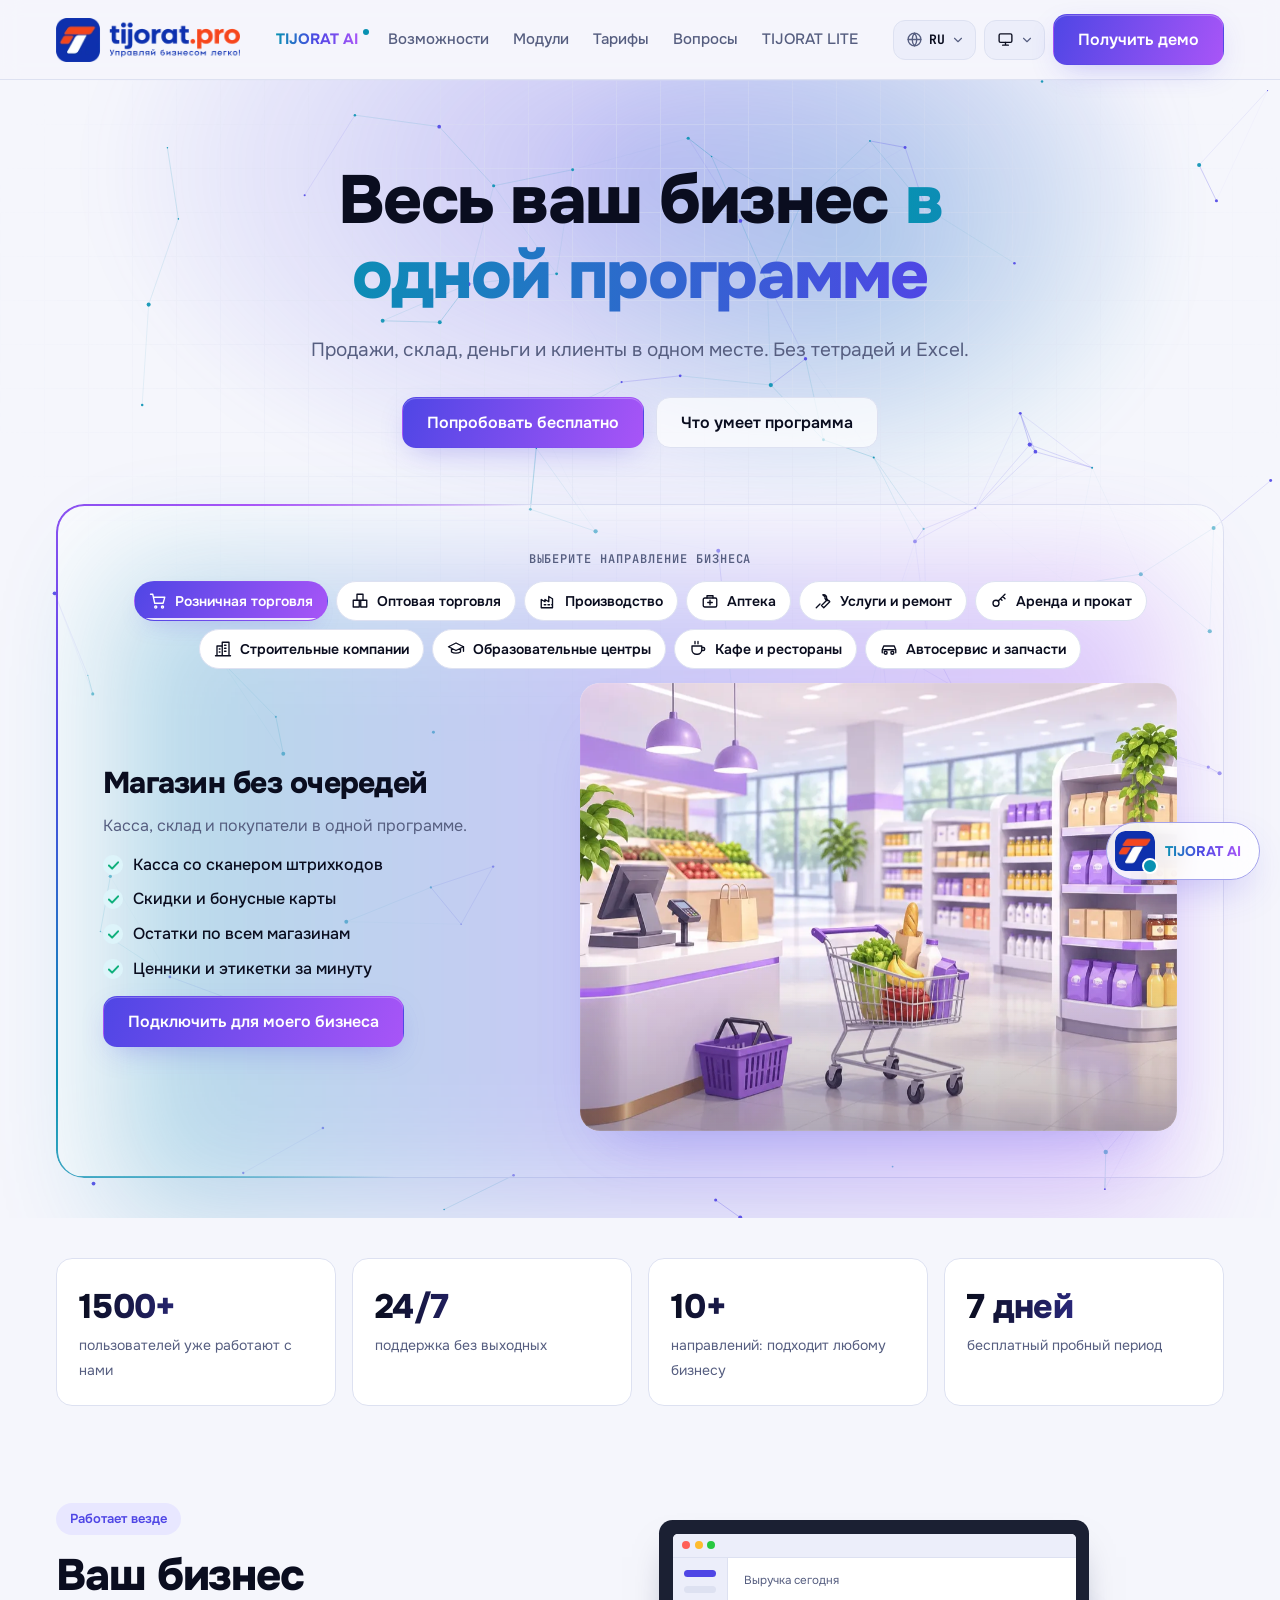
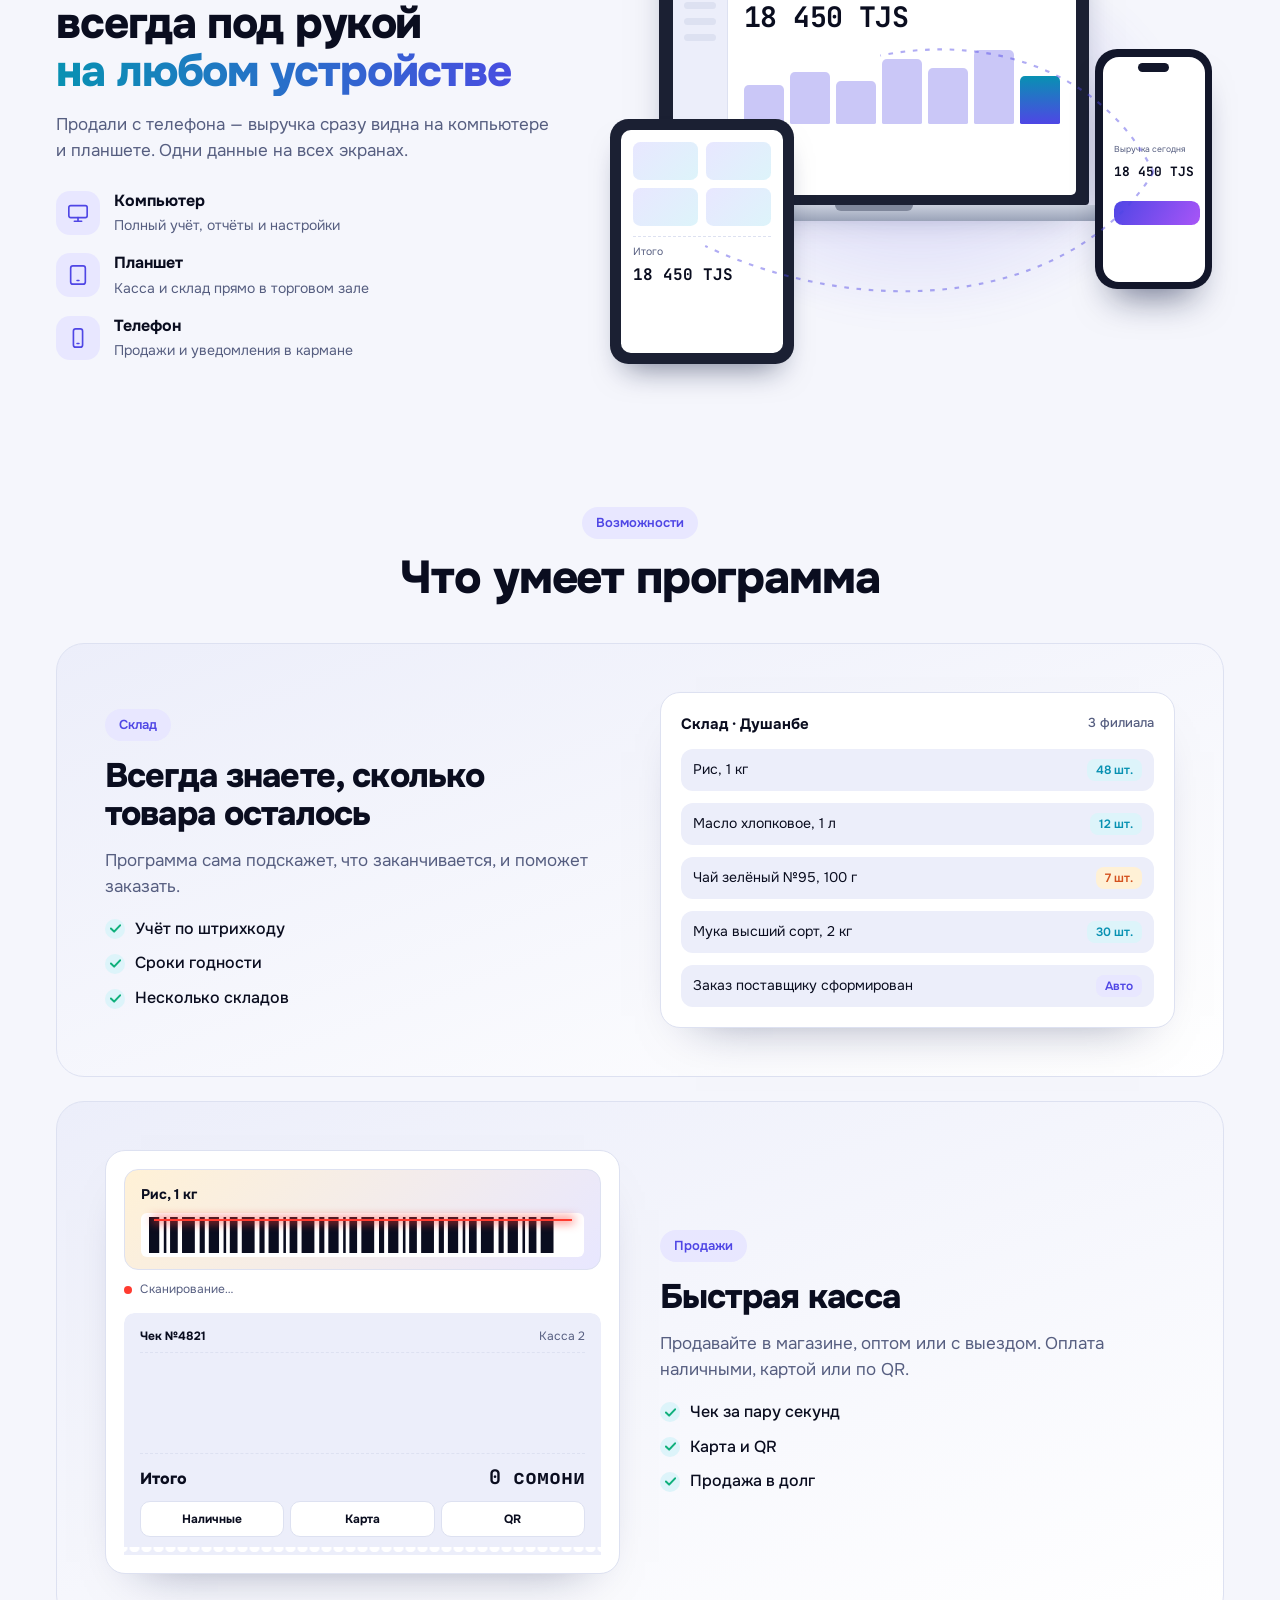
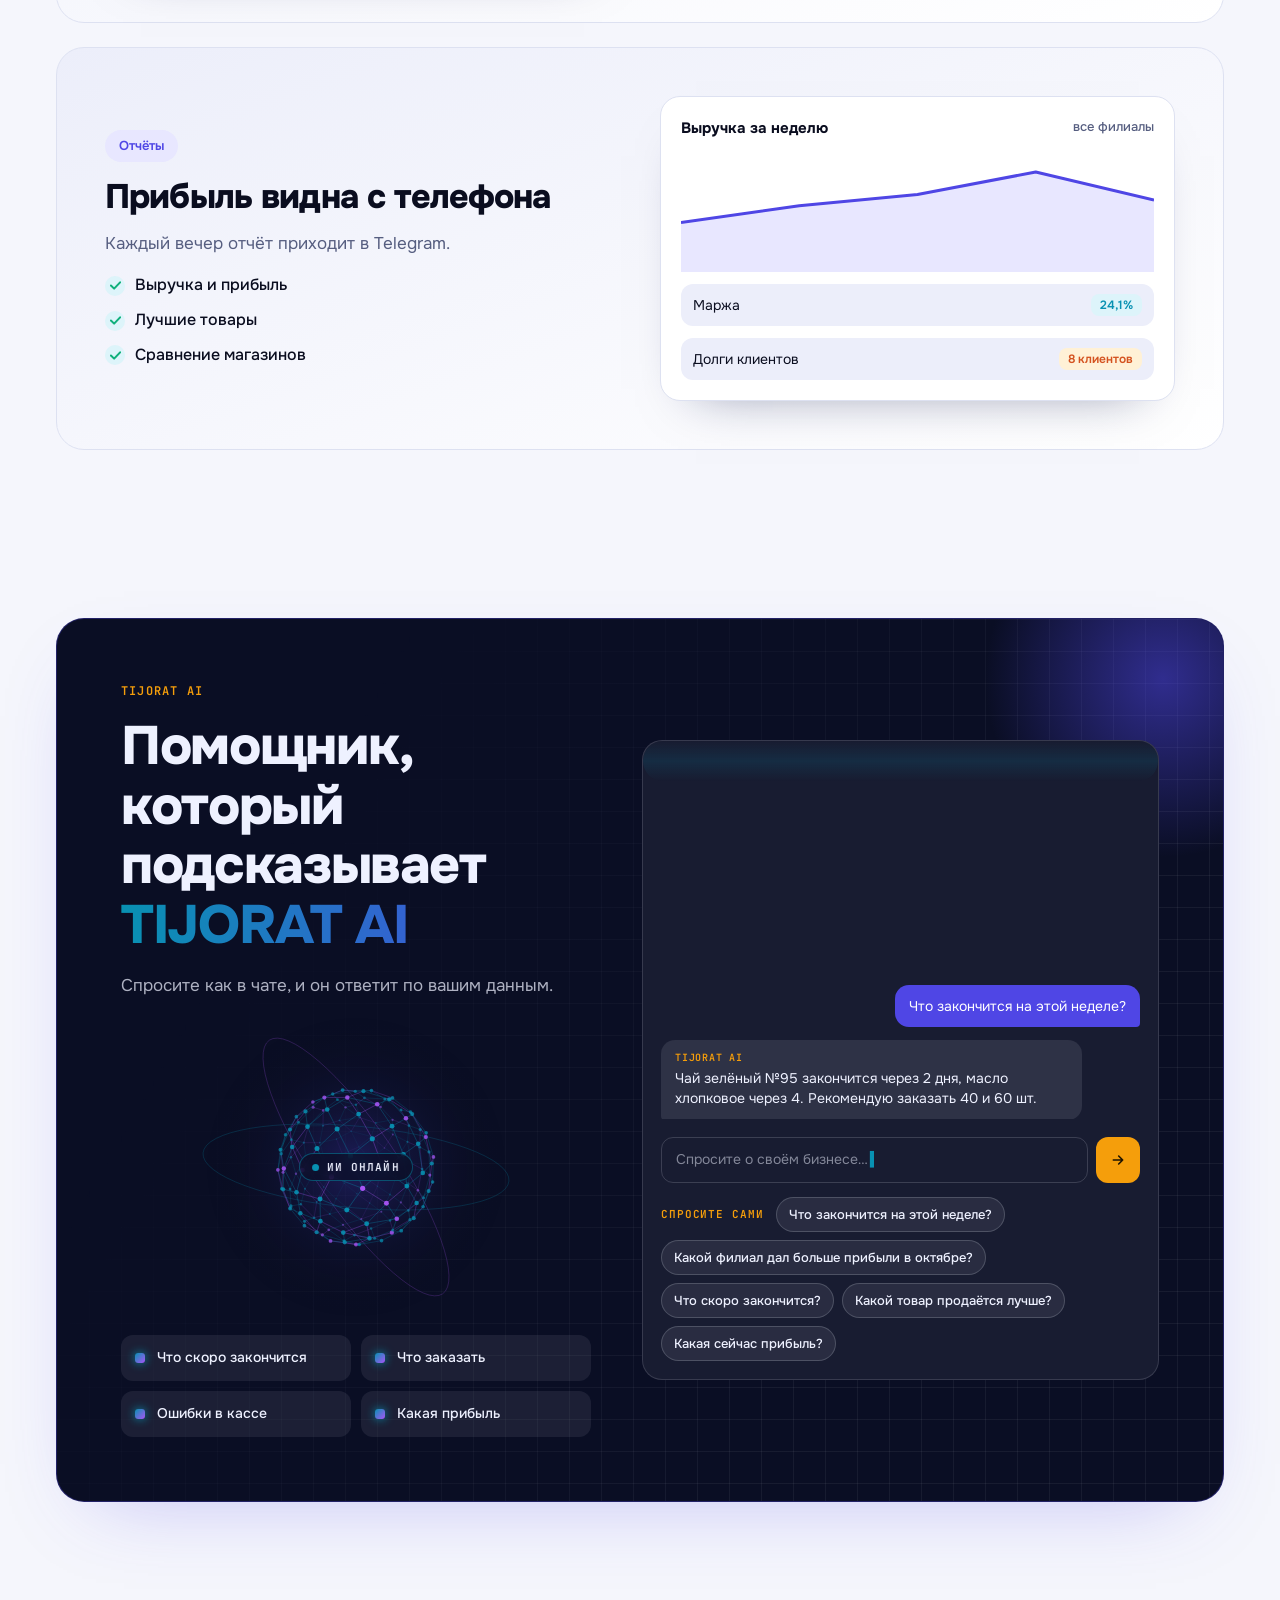
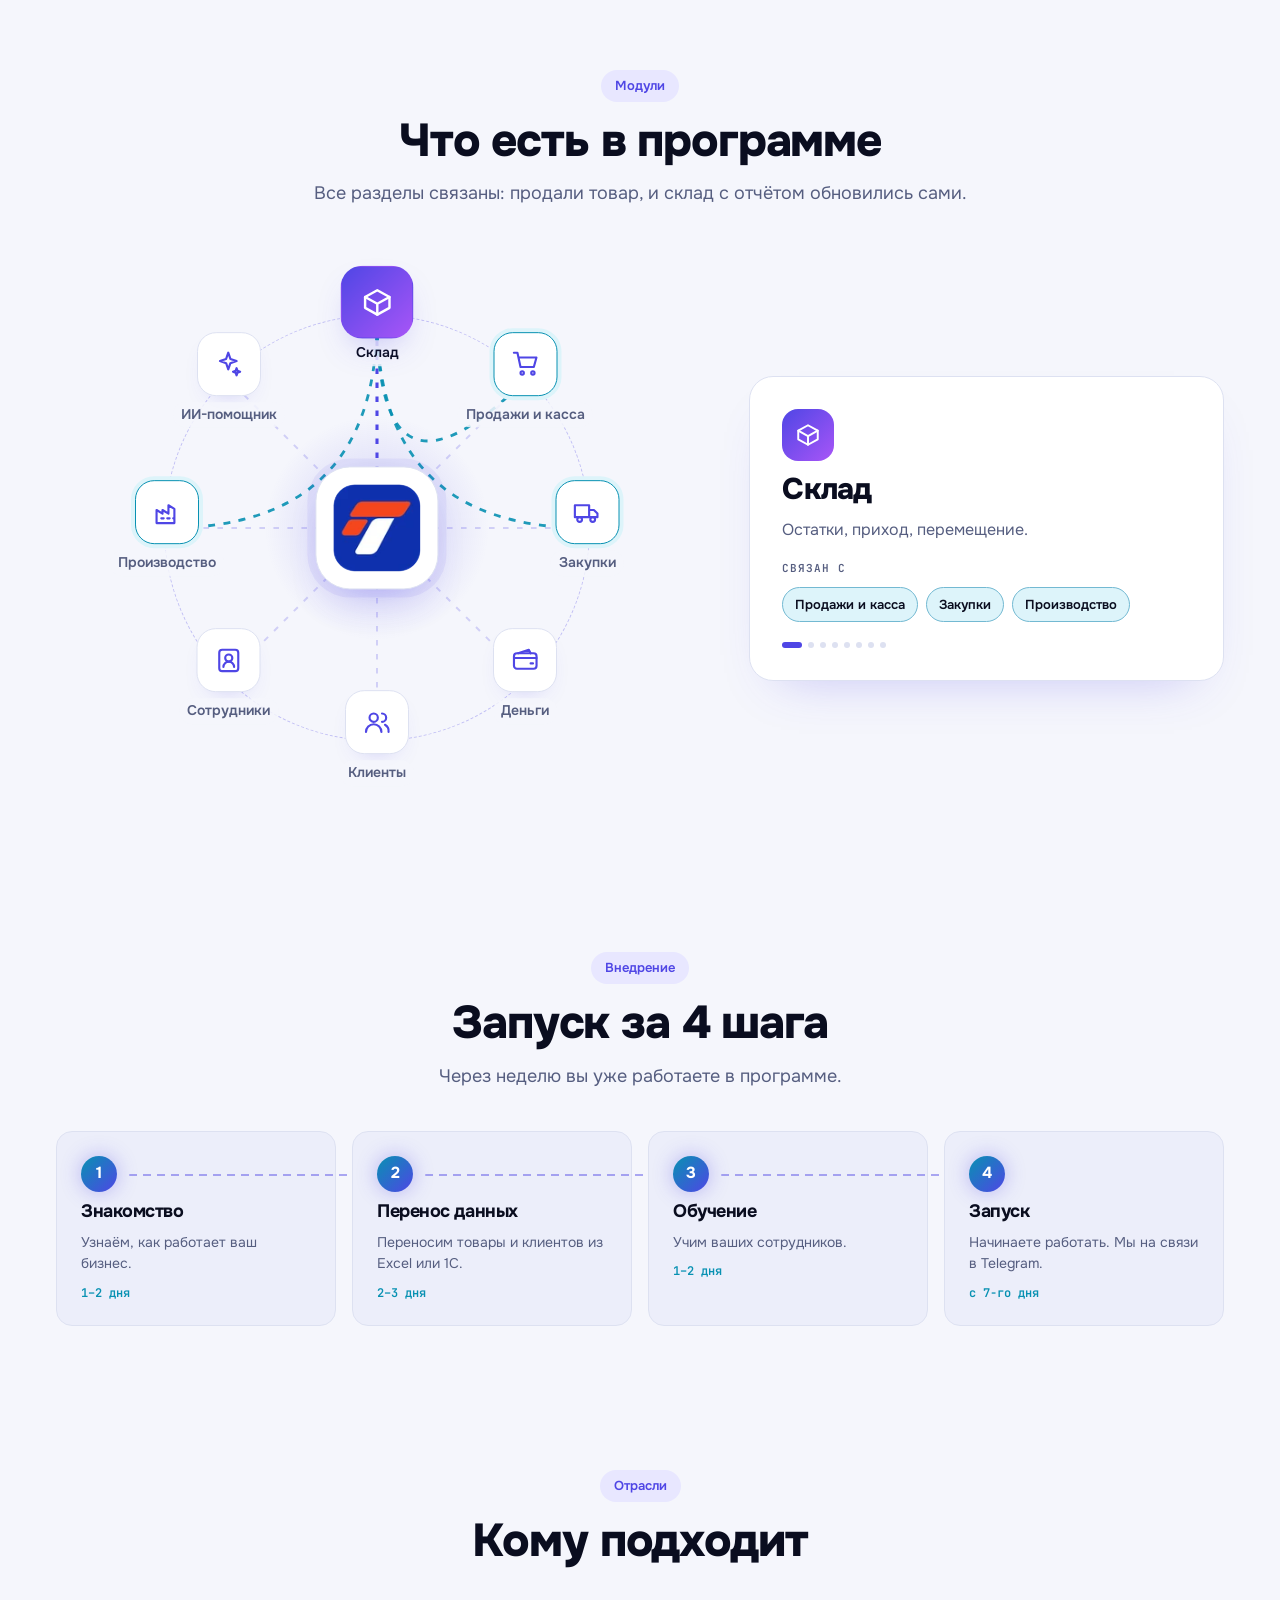
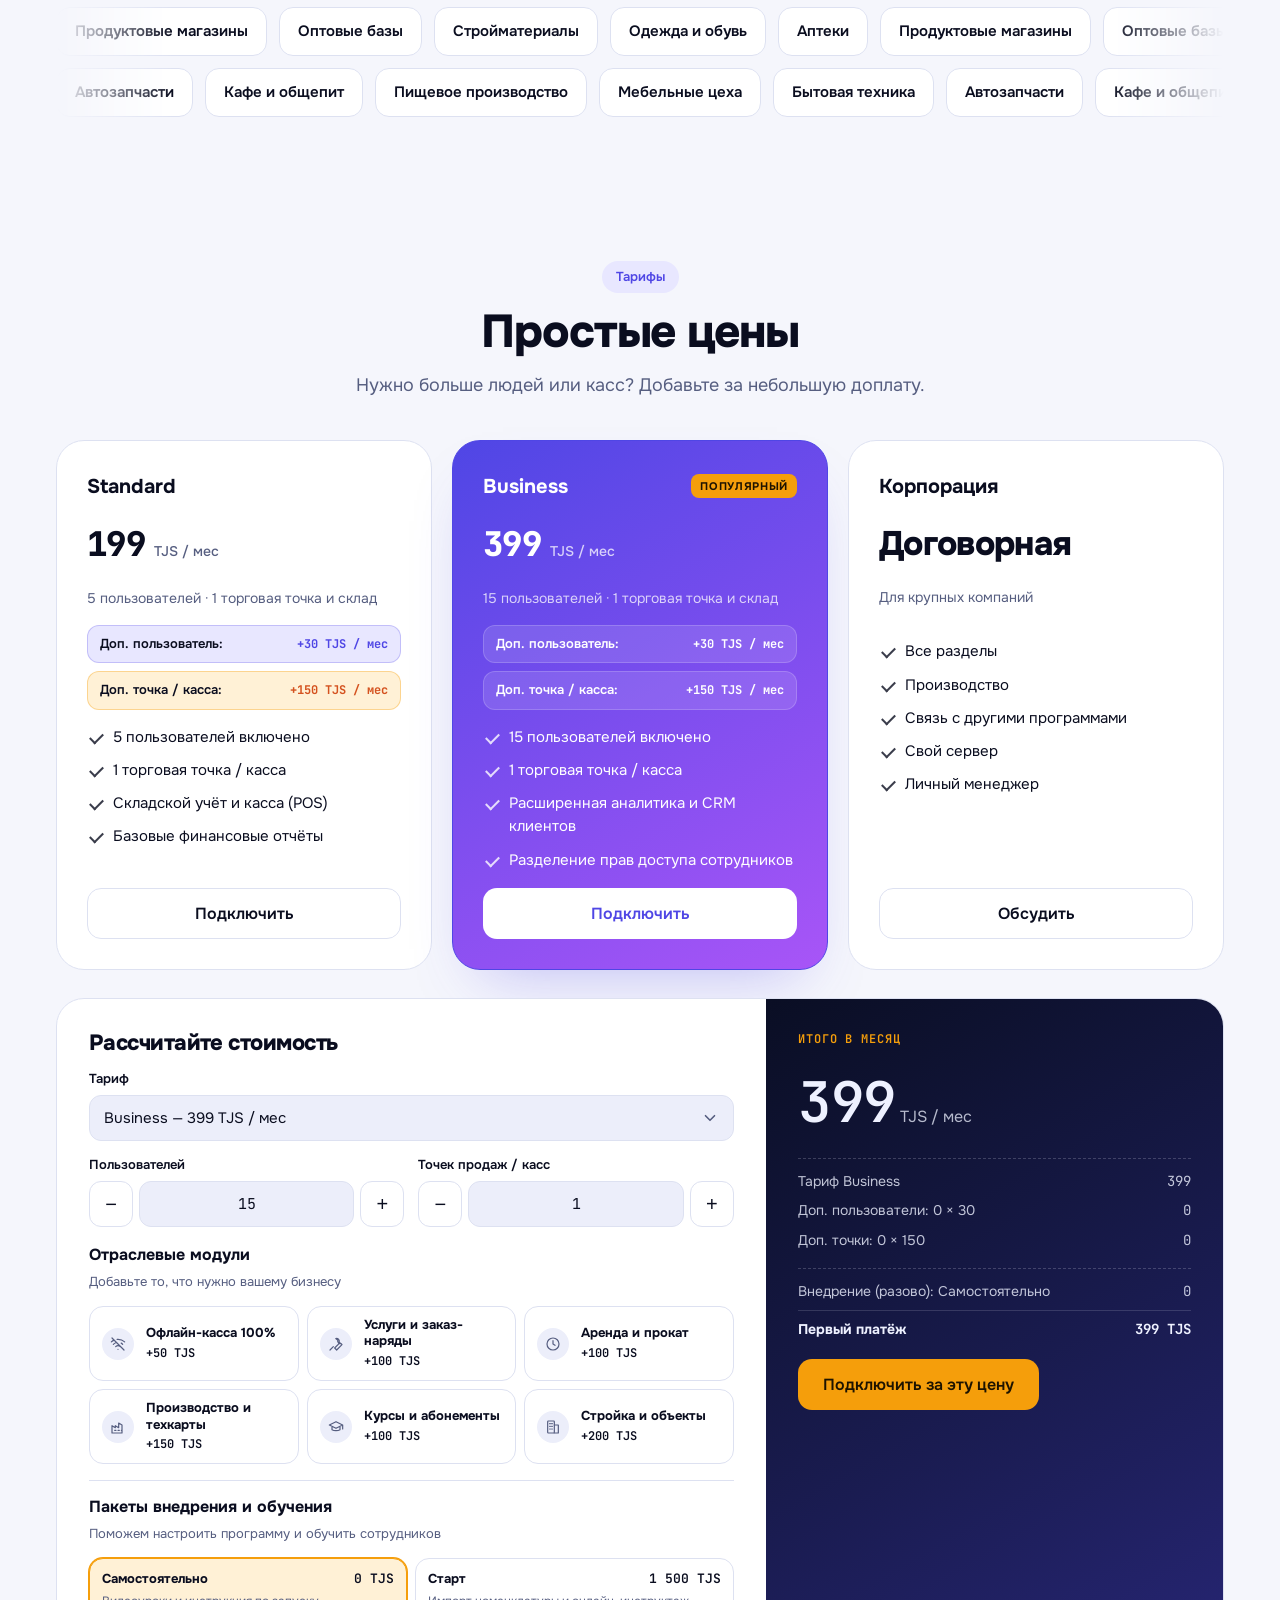
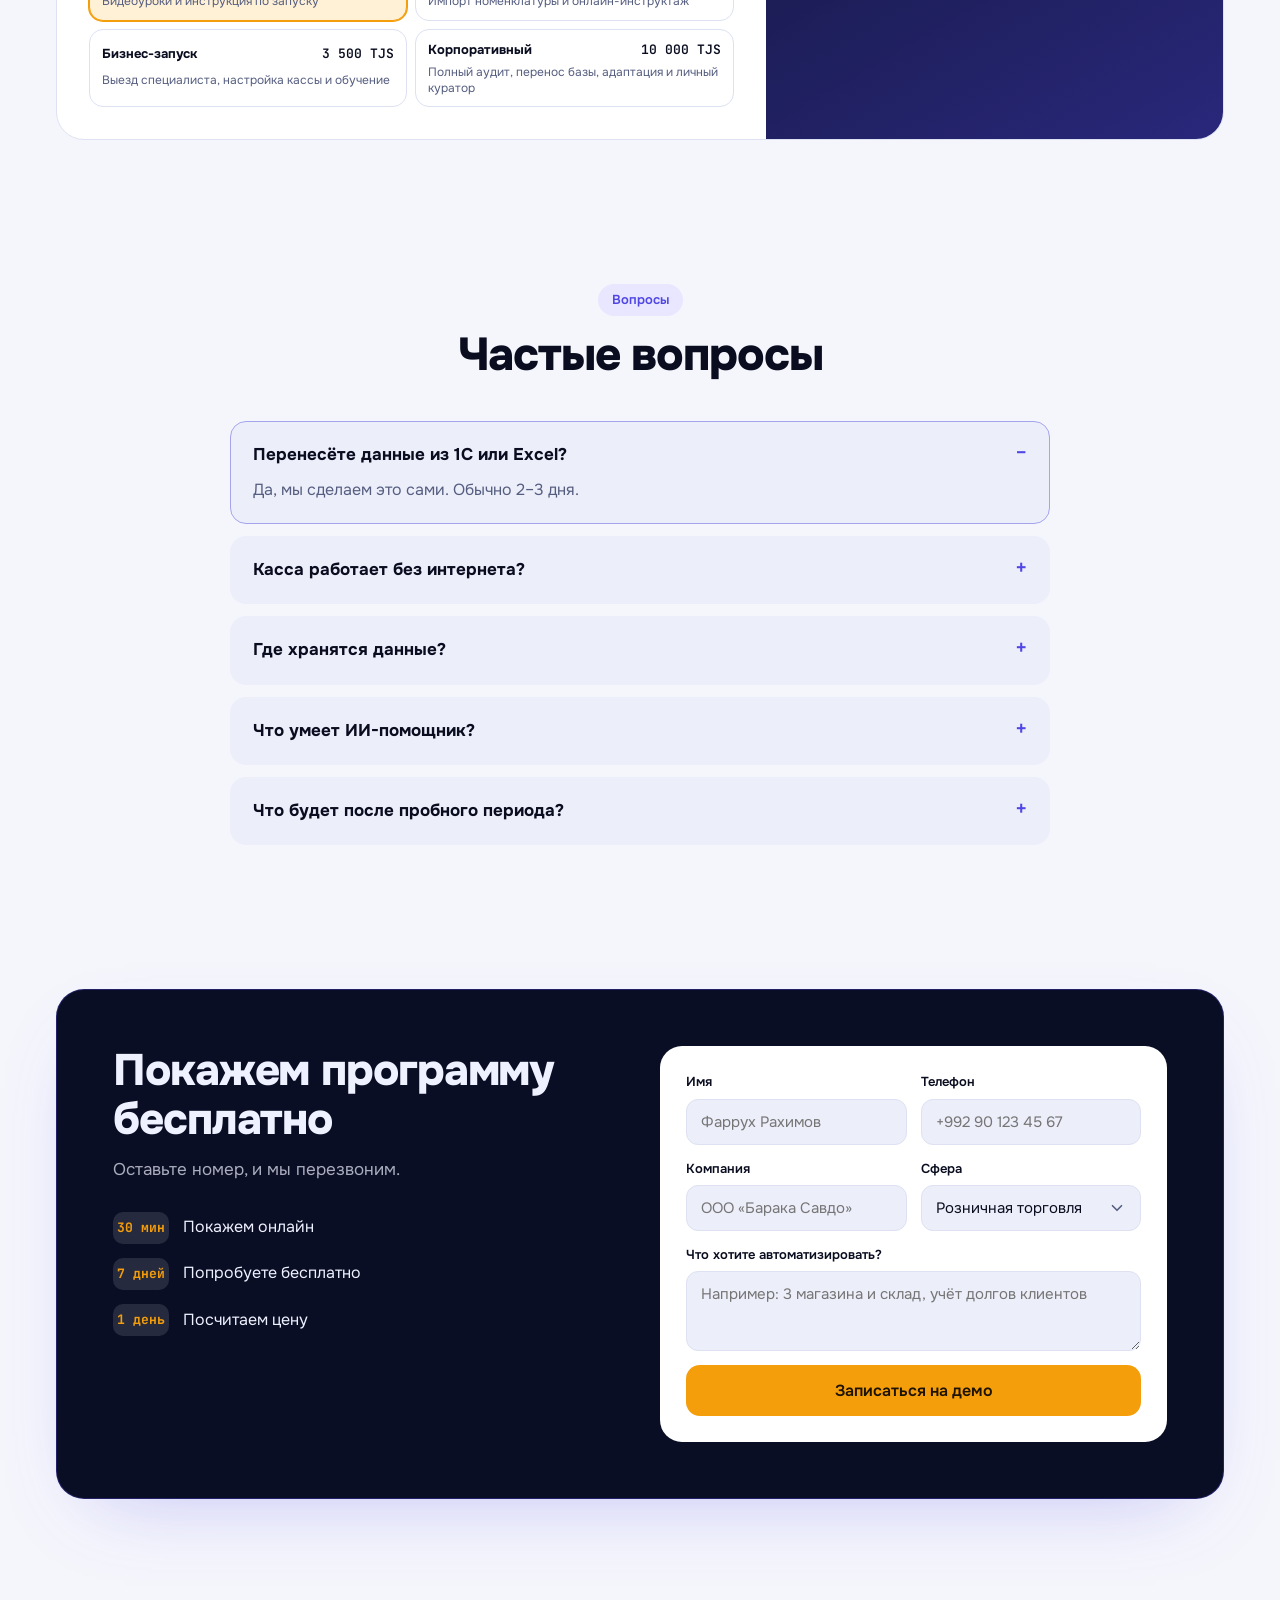
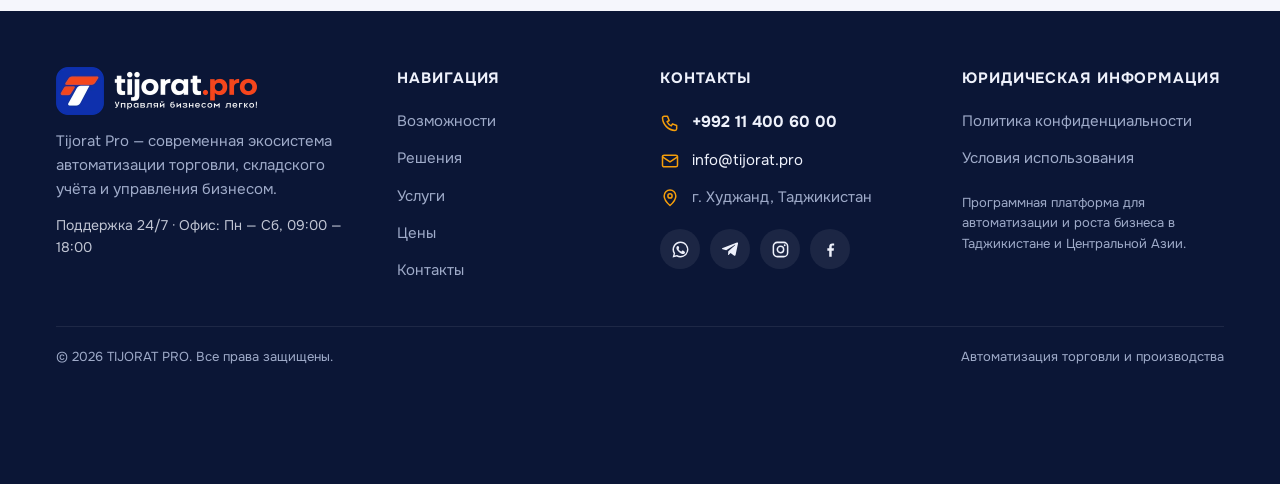
==== tijorat.pro/site/index.html @ 74579e00 "Add Lite website with license admin, link sites, user access settings - tijorat.lite: new lite.tijor" ====
<!doctype html>
<html lang="ru">
<head>
<meta charset="utf-8">
<meta name="viewport" content="width=device-width,initial-scale=1,viewport-fit=cover">
<meta name="description" content="TIJORAT PRO — ERP-система для автоматизации торговли, склада и бизнеса в Таджикистане.">
<style>
:root{color-scheme:light;padding-top:env(safe-area-inset-top,0px);padding-bottom:env(safe-area-inset-bottom,0px)}
body{margin:0;font:14px system-ui,-apple-system,"Segoe UI",sans-serif}
img{max-width:100%}
[hidden]{display:none!important}
</style>
</head>
<body>
<title>TIJORAT PRO</title>
<meta name="viewport" content="width=device-width,initial-scale=1,viewport-fit=cover">
<meta name="claude:viewport-fit-sides" content="cover">
<link rel="preconnect" href="https://fonts.googleapis.com">
<link rel="preconnect" href="https://fonts.gstatic.com" crossorigin>
<link rel="stylesheet" href="https://fonts.googleapis.com/css2?family=Onest:wght@400;500;600;700;800&family=JetBrains+Mono:wght@500;600&display=swap">
<style>
/* Layout: futuristic product landing. Live particle network behind the hero, glowing gradient frames around the product, dark glass bands. Content comes from data.json. */
:root {
  --bg: #f5f6fc;
  --soft: #eceefa;
  --card: #ffffff;
  --fg: #0a0d1f;
  --muted: #565e80;
  --line: #dde1f1;
  --brand: #4f46e5;
  --brand-ink: #ffffff;
  --brand-soft: #e8e7ff;
  --mint: #0891b2;
  --mint-soft: #ddf4fa;
  --violet: #a855f7;
  --sun: #f59e0b;
  --sun-soft: #fff1d6;
  --warn: #d4521f;
  --night: #0a0e24;
  --night-fg: #eef1ff;
  --glow: rgba(79, 70, 229, .35);
  --f-sans: "Onest", "Segoe UI", system-ui, sans-serif;
  --f-mono: "JetBrains Mono", ui-monospace, Menlo, monospace;
  --r-lg: 28px;
  --r: 16px;
}
@media (prefers-color-scheme: dark) {
  :root:not([data-theme="light"]) {
    --bg: #04060f; --soft: #0a0e1f; --card: #0d1226; --fg: #eef1ff; --muted: #8d96ba; --line: #1b2242;
    --brand: #7c7cff; --brand-ink: #05061a; --brand-soft: #17184a; --mint: #22d3ee; --mint-soft: #082a33; --violet: #c084fc;
    --sun: #fbbf24; --sun-soft: #33260a; --warn: #ff8a5b; --night: #0b1030; --night-fg: #eef1ff; --glow: rgba(124, 124, 255, .45); color-scheme: dark;
  }
}
:root[data-theme="dark"] {
  --bg: #04060f; --soft: #0a0e1f; --card: #0d1226; --fg: #eef1ff; --muted: #8d96ba; --line: #1b2242;
  --brand: #7c7cff; --brand-ink: #05061a; --brand-soft: #17184a; --mint: #22d3ee; --mint-soft: #082a33; --violet: #c084fc;
  --sun: #fbbf24; --sun-soft: #33260a; --warn: #ff8a5b; --night: #0b1030; --night-fg: #eef1ff; --glow: rgba(124, 124, 255, .45); color-scheme: dark;
}
* { box-sizing: border-box; }
body { background: var(--bg); color: var(--fg); font-family: var(--f-sans); font-size: 16px; line-height: 1.55; }
h1, h2, h3 { margin: 0; text-wrap: balance; letter-spacing: -0.025em; line-height: 1.1; }
p { margin: 0; }
:focus-visible { outline: 3px solid var(--sun); outline-offset: 2px; }
.wrap { max-width: 1200px; margin: 0 auto; padding-left: max(16px, env(safe-area-inset-left, 0px)); padding-right: max(16px, env(safe-area-inset-right, 0px)); }
.num { font-family: var(--f-mono); font-variant-numeric: tabular-nums; }
.pill { display: inline-flex; align-items: center; gap: 8px; padding: 6px 14px; border-radius: 99px; background: var(--brand-soft); color: var(--brand); font-weight: 600; font-size: 13px; }
.btn { display: inline-flex; align-items: center; justify-content: center; gap: 8px; padding: 14px 24px; border-radius: 14px; font: 600 16px var(--f-sans); border: 1px solid transparent; cursor: pointer; text-decoration: none; transition: transform .15s, box-shadow .15s; }
.btn:hover { transform: translateY(-1px); }
.btn-brand { background: var(--brand); color: var(--brand-ink); box-shadow: 0 10px 24px -12px var(--brand); }
.btn-line { background: var(--card); color: var(--fg); border-color: var(--line); }
.btn-sun { background: var(--sun); color: #1d1300; }

body::before { content: ""; position: fixed; inset: 0 0 auto; height: env(safe-area-inset-top, 0px); z-index: 10; background: var(--bg); }
header.top { position: sticky; top: env(safe-area-inset-top, 0px); z-index: 9; background: color-mix(in srgb, var(--bg) 90%, transparent); backdrop-filter: blur(10px); border-bottom: 1px solid var(--line); }
header.top .wrap { display: flex; align-items: center; justify-content: space-between; gap: 16px; padding-block: 14px; }
.logo { display: flex; align-items: center; gap: 10px; font-weight: 800; font-size: 19px; color: var(--fg); text-decoration: none; letter-spacing: .01em; }
.logo svg { width: 34px; height: 34px; flex: none; }
.logo b { color: var(--brand); }
nav.links { display: flex; gap: 24px; }
nav.links a { color: var(--muted); text-decoration: none; font-weight: 500; font-size: 15px; }
nav.links a:hover { color: var(--fg); }
@media (max-width: 1100px) { nav.links { display: none; } }
@media (max-width: 880px) { header.top .btn { padding: 10px 16px; font-size: 14px; } }

/* hero */
.hero { padding-block: 64px 40px; text-align: center; }
.hero h1 { font-size: clamp(34px, 6vw, 68px); font-weight: 800; max-width: 15em; margin: 20px auto 0; }
.hero h1 .acc { color: var(--brand); }
.hero .lead { margin: 22px auto 0; font-size: clamp(16px, 2vw, 19px); color: var(--muted); max-width: 40em; }
.hero .cta { display: flex; flex-wrap: wrap; justify-content: center; gap: 12px; margin-top: 32px; }
.stage { margin-top: 56px; padding: clamp(10px, 2vw, 22px); border-radius: var(--r-lg); background: linear-gradient(160deg, var(--brand-soft), var(--mint-soft)); text-align: left; }

/* demo app */
.app { background: var(--card); border-radius: 20px; border: 1px solid var(--line); overflow: hidden; box-shadow: 0 30px 70px -40px rgba(12, 21, 70, .45); display: grid; grid-template-columns: 200px minmax(0, 1fr); }
@media (max-width: 760px) { .app { grid-template-columns: minmax(0, 1fr); } }
.app aside { border-right: 1px solid var(--line); padding: 18px 12px; display: grid; gap: 4px; align-content: start; background: var(--soft); }
.app aside .it { font: inherit; border: 0; background: transparent; text-align: left; cursor: pointer; width: 100%; transition: background .15s, color .15s; display: flex; align-items: center; gap: 10px; padding: 9px 12px; border-radius: 10px; font-size: 14px; color: var(--muted); font-weight: 500; }
.app aside .it.on { background: var(--card); color: var(--fg); box-shadow: 0 1px 0 var(--line); }
.app aside .dot { width: 8px; height: 8px; border-radius: 3px; background: var(--line); }
.app aside .it.on .dot { background: var(--brand); }
.app aside .it:hover { color: var(--fg); background: color-mix(in srgb, var(--card) 60%, transparent); }
@media (max-width: 760px) {
  .app aside { display: flex; gap: 6px; overflow-x: auto; padding: 10px; border-right: 0; border-bottom: 1px solid var(--line); scrollbar-width: none; }
  .app aside .it { width: auto; white-space: nowrap; flex: none; padding: 8px 12px; }
}
#v-other { display: grid; gap: 14px; align-content: start; min-width: 0; }
.view-h { display: flex; justify-content: space-between; align-items: center; gap: 12px; flex-wrap: wrap; }
.view-h h4 { margin: 0; font-size: 18px; }
.tbl-w { overflow-x: auto; border: 1px solid var(--line); border-radius: 14px; }
.tbl { width: 100%; border-collapse: collapse; font-size: 14px; }
.tbl th { text-align: left; font-size: 12px; font-weight: 600; color: var(--muted); padding: 10px 14px; background: var(--soft); white-space: nowrap; }
.tbl td { padding: 10px 14px; border-top: 1px solid var(--line); white-space: nowrap; }
.tbl td.r, .tbl th.r { text-align: right; }
.tbl tfoot td { font-weight: 700; background: var(--soft); }
.btn-s { font: 600 13px var(--f-sans); padding: 7px 12px; border-radius: 9px; border: 0; color: var(--brand-ink); background: var(--brand); cursor: pointer; }
.btn-s.alt { background: var(--soft); color: var(--fg); border: 1px solid var(--line); }
.empty { padding: 28px; text-align: center; color: var(--muted); border: 1px dashed var(--line); border-radius: 14px; }
.fin { display: grid; grid-template-columns: repeat(2, minmax(0, 1fr)); gap: 12px; }
.fin .kpi .v { font-size: 22px; }
.fin .kpi.big { grid-column: 1 / -1; background: linear-gradient(120deg, var(--brand-soft), var(--mint-soft)); }
.muted { color: var(--muted); font-size: 13px; }
.aiq { display: flex; flex-wrap: wrap; gap: 8px; }
.aiq button { font: 500 14px var(--f-sans); padding: 9px 14px; border-radius: 99px; border: 1px solid var(--line); background: var(--card); color: var(--fg); cursor: pointer; }
.aiq button:hover { border-color: var(--brand); color: var(--brand); }
.ai-ans { display: grid; gap: 10px; }
.ai-ans .msg { max-width: 100%; }
.ai-ans .msg.a { background: var(--soft); color: var(--fg); }
.ai-ans .msg.a::before { color: var(--brand); }
.app main { min-width: 0; padding: 18px; display: grid; gap: 16px; }
.app-h { display: flex; justify-content: space-between; align-items: center; gap: 12px; flex-wrap: wrap; }
.app-h b { font-size: 16px; }
.live { display: inline-flex; align-items: center; gap: 6px; font-size: 12px; font-weight: 600; color: var(--mint); background: var(--mint-soft); padding: 4px 10px; border-radius: 99px; }
.live::before { content: ""; width: 7px; height: 7px; border-radius: 50%; background: var(--mint); }
.kpis { display: grid; grid-template-columns: repeat(4, minmax(0, 1fr)); gap: 12px; }
@media (max-width: 620px) { .kpis { grid-template-columns: repeat(2, minmax(0, 1fr)); } }
.kpi { background: var(--soft); border-radius: 14px; padding: 14px; min-width: 0; }
.kpi small { display: block; font-size: 12px; color: var(--muted); }
.kpi .v { font-family: var(--f-mono); font-weight: 600; font-size: 18px; margin-top: 4px; white-space: nowrap; overflow: hidden; text-overflow: ellipsis; transition: color .3s; }
.kpi .v.flash { color: var(--mint); }
.app-grid { display: grid; grid-template-columns: minmax(0, 1.3fr) minmax(0, 1fr); gap: 16px; }
@media (max-width: 900px) { .app-grid { grid-template-columns: minmax(0, 1fr); } }
.panel { border: 1px solid var(--line); border-radius: 14px; padding: 14px; min-width: 0; }
.panel-h { display: flex; justify-content: space-between; font-size: 13px; color: var(--muted); font-weight: 600; margin-bottom: 6px; }
.row { display: grid; grid-template-columns: minmax(0, 1fr) auto auto; gap: 10px; align-items: center; padding: 9px 0; border-bottom: 1px solid var(--line); font-size: 14px; }
.row:last-child { border-bottom: 0; }
.row .nm { min-width: 0; }
.row .nm div { white-space: nowrap; overflow: hidden; text-overflow: ellipsis; font-weight: 600; }
.row .nm span { font-size: 12px; color: var(--muted); }
.qty { font-family: var(--f-mono); font-size: 13px; padding: 3px 9px; border-radius: 8px; background: var(--soft); }
.qty.low { background: var(--sun-soft); color: var(--warn); font-weight: 600; }
.sell { font: 600 13px var(--f-sans); padding: 7px 12px; border-radius: 9px; border: 0; color: var(--brand-ink); background: var(--brand); cursor: pointer; }
.sell:disabled { opacity: .35; cursor: not-allowed; }
.side { display: grid; gap: 16px; align-content: start; min-width: 0; }
.bars { display: flex; align-items: flex-end; gap: 8px; height: 96px; }
.bars div { flex: 1; background: var(--brand-soft); border-radius: 6px 6px 2px 2px; min-height: 4px; transition: height .3s; }
.bars div:last-child { background: var(--brand); }
.bars-l { display: flex; gap: 8px; font-family: var(--f-mono); font-size: 10px; color: var(--muted); margin-top: 4px; }
.bars-l span { flex: 1; text-align: center; }
.alert { display: flex; gap: 10px; align-items: center; justify-content: space-between; flex-wrap: wrap; padding: 10px 12px; border-radius: 12px; background: var(--sun-soft); font-size: 13px; }
.alert button { font: 600 12px var(--f-sans); border: 0; border-radius: 8px; padding: 7px 10px; background: var(--sun); color: #1d1300; cursor: pointer; }
.log { list-style: none; margin: 0; padding: 0 8px 0 0; display: grid; gap: 7px; font-size: 13px; max-height: 120px; overflow: auto; }
.log li { display: flex; justify-content: space-between; gap: 8px; }
.log li span:first-child { min-width: 0; overflow: hidden; text-overflow: ellipsis; white-space: nowrap; color: var(--muted); }
.demo-note { text-align: center; font-size: 13px; color: var(--muted); margin-top: 14px; }

/* stats */
.stats { display: grid; grid-template-columns: repeat(4, minmax(0, 1fr)); gap: 16px; padding-block: 40px 24px; }
@media (max-width: 760px) { .stats { grid-template-columns: repeat(2, minmax(0, 1fr)); } }
.stat { padding: 22px; border-radius: var(--r); background: var(--soft); }
.stat strong { display: block; font-size: clamp(24px, 3vw, 34px); font-weight: 800; letter-spacing: -0.02em; }
.stat span { color: var(--muted); font-size: 14px; }

section.sec { padding-block: 72px; }
.sec-h { display: grid; gap: 14px; max-width: 760px; margin-bottom: 40px; }
.sec-h.c { text-align: center; margin-inline: auto; justify-items: center; }
.sec-h h2 { font-size: clamp(28px, 4vw, 46px); font-weight: 800; }
.sec-h p { color: var(--muted); font-size: 18px; }

/* features */
.feats { display: grid; gap: 24px; }
.feat { display: grid; grid-template-columns: minmax(0, 1fr) minmax(0, 1fr); gap: 40px; align-items: center; padding: clamp(24px, 4vw, 48px); border-radius: var(--r-lg); background: var(--soft); }
.feat:nth-child(even) .copy { order: 2; }
@media (max-width: 860px) { .feat { grid-template-columns: minmax(0, 1fr); gap: 28px; } .feat:nth-child(even) .copy { order: 0; } }
.feat .copy { display: grid; gap: 16px; justify-items: start; min-width: 0; }
.feat h3 { font-size: clamp(24px, 3vw, 34px); font-weight: 800; }
.feat p { color: var(--muted); font-size: 17px; }
.feat ul { list-style: none; padding: 0; margin: 0; display: grid; gap: 10px; }
.feat li { display: flex; gap: 10px; align-items: center; font-weight: 500; }
.feat li::before { content: ""; width: 20px; height: 20px; flex: none; border-radius: 50%; background: var(--mint-soft) center / 11px no-repeat url("data:image/svg+xml,%3Csvg xmlns='http://www.w3.org/2000/svg' viewBox='0 0 12 10'%3E%3Cpath d='M1 5l3.5 3.5L11 1.5' fill='none' stroke='%2310b07c' stroke-width='2.2' stroke-linecap='round' stroke-linejoin='round'/%3E%3C/svg%3E"); }
.mock { background: var(--card); border-radius: 20px; border: 1px solid var(--line); padding: 20px; display: grid; gap: 12px; min-width: 0; box-shadow: 0 24px 50px -36px rgba(12, 21, 70, .5); }
.mock .mh { display: flex; justify-content: space-between; font-weight: 700; font-size: 15px; }
.mock .mh span { font-weight: 500; color: var(--muted); font-size: 13px; }
.mrow { display: flex; justify-content: space-between; align-items: center; gap: 10px; padding: 10px 12px; border-radius: 12px; background: var(--soft); font-size: 14px; }
.mrow > span:first-child { min-width: 0; overflow: hidden; text-overflow: ellipsis; white-space: nowrap; }
.chip { font: 600 12px var(--f-sans); padding: 3px 9px; border-radius: 8px; white-space: nowrap; }
.chip.ok { background: var(--mint-soft); color: var(--mint); }
.chip.low { background: var(--sun-soft); color: var(--warn); }
.chip.b { background: var(--brand-soft); color: var(--brand); }
.pay { display: grid; grid-template-columns: repeat(3, minmax(0, 1fr)); gap: 8px; }
.pay div { text-align: center; padding: 12px 6px; border-radius: 12px; border: 1px solid var(--line); font-weight: 700; font-size: 14px; }
.pay div.on { border-color: var(--brand); color: var(--brand); background: var(--brand-soft); }
.total { display: flex; justify-content: space-between; align-items: baseline; font-weight: 800; font-size: 22px; padding-top: 6px; border-top: 1px dashed var(--line); }
.spark { width: 100%; height: 120px; display: block; }

/* modules */
.mods { display: grid; grid-template-columns: repeat(4, minmax(0, 1fr)); gap: 16px; }
@media (max-width: 980px) { .mods { grid-template-columns: repeat(2, minmax(0, 1fr)); } }
@media (max-width: 480px) { .mods { grid-template-columns: minmax(0, 1fr); } }
.mod { padding: 22px; border-radius: var(--r); border: 1px solid var(--line); background: var(--card); display: grid; gap: 10px; align-content: start; transition: border-color .2s, transform .2s; }
.mod:hover { border-color: var(--brand); transform: translateY(-2px); }
.mod .code { width: 48px; height: 48px; border-radius: 14px; display: grid; place-items: center; font: 600 12px var(--f-mono); background: var(--brand-soft); color: var(--brand); }
.mod:nth-child(3n+2) .code { background: var(--mint-soft); color: var(--mint); }
.mod:nth-child(3n) .code { background: var(--sun-soft); color: var(--warn); }
.mod h3 { font-size: 18px; font-weight: 700; }
.mod p { color: var(--muted); font-size: 14px; }

/* steps */
.steps { display: grid; grid-template-columns: repeat(4, minmax(0, 1fr)); gap: 16px; }
@media (max-width: 880px) { .steps { grid-template-columns: repeat(2, minmax(0, 1fr)); } }
@media (max-width: 480px) { .steps { grid-template-columns: minmax(0, 1fr); } }
.step { padding: 24px; border-radius: var(--r); background: var(--soft); display: grid; gap: 10px; align-content: start; }
.step .n { width: 36px; height: 36px; border-radius: 50%; display: grid; place-items: center; background: var(--brand); color: var(--brand-ink); font-weight: 700; }
.step h3 { font-size: 18px; font-weight: 700; }
.step p { color: var(--muted); font-size: 14px; }
.step .t { font: 600 12px var(--f-mono); color: var(--mint); }

.inds { display: flex; flex-wrap: wrap; justify-content: center; gap: 10px; }
.ind { padding: 12px 18px; border-radius: 14px; background: var(--soft); font-weight: 600; font-size: 15px; }

/* pricing */
.billing { display: inline-flex; border-radius: 14px; padding: 4px; background: var(--soft); }
.billing button { font: 600 14px var(--f-sans); border: 0; background: transparent; padding: 10px 16px; border-radius: 11px; cursor: pointer; color: var(--muted); }
.billing button[aria-pressed="true"] { background: var(--card); color: var(--fg); box-shadow: 0 2px 8px -4px rgba(0,0,0,.25); }
.plans { display: grid; grid-template-columns: repeat(3, minmax(0, 1fr)); gap: 20px; margin-top: 28px; }
@media (max-width: 900px) { .plans { grid-template-columns: minmax(0, 1fr); max-width: 480px; margin-inline: auto; } }
.plan { border-radius: var(--r-lg); border: 1px solid var(--line); background: var(--card); padding: 30px; display: grid; gap: 16px; grid-template-rows: auto auto auto 1fr auto; text-align: left; }
.plan.featured { background: var(--brand); color: var(--brand-ink); border-color: var(--brand); }
.plan.featured .who, .plan.featured .price small { color: color-mix(in srgb, var(--brand-ink) 75%, transparent); }
.plan.featured .btn { background: var(--brand-ink); color: var(--brand); }
.plan .pn { display: flex; justify-content: space-between; align-items: center; gap: 8px; font-size: 20px; font-weight: 700; }
.plan .badge { font: 700 11px var(--f-sans); text-transform: uppercase; letter-spacing: .06em; background: var(--sun); color: #1d1300; padding: 5px 9px; border-radius: 8px; }
.plan .price { font-size: 34px; font-weight: 800; letter-spacing: -0.02em; }
.plan .price small { font-size: 14px; font-weight: 500; color: var(--muted); letter-spacing: 0; }
.plan .who { color: var(--muted); font-size: 14px; }
.plan ul { list-style: none; padding: 0; margin: 0; display: grid; gap: 10px; font-size: 15px; align-content: start; }
.plan li { padding-left: 26px; position: relative; }
.plan li::before { content: ""; position: absolute; left: 3px; top: 7px; width: 11px; height: 6px; border-left: 2.5px solid currentColor; border-bottom: 2.5px solid currentColor; transform: rotate(-45deg); opacity: .8; }

/* faq */
.faq { max-width: 820px; margin: 0 auto; display: grid; gap: 12px; }
.faq details { border-radius: var(--r); background: var(--soft); padding: 20px 22px; }
.faq summary { cursor: pointer; font-weight: 700; font-size: 17px; list-style: none; display: flex; justify-content: space-between; gap: 16px; }
.faq summary::-webkit-details-marker { display: none; }
.faq summary::after { content: "+"; color: var(--brand); font-size: 22px; line-height: 1; font-weight: 500; }
.faq details[open] summary::after { content: "−"; }
.faq details p { margin-top: 10px; color: var(--muted); max-width: 65ch; }

/* contact */
.night { background: var(--night); color: var(--night-fg); border-radius: var(--r-lg); padding: clamp(24px, 5vw, 56px); display: grid; grid-template-columns: minmax(0, 1fr) minmax(0, 1fr); gap: 40px; align-items: start; }
@media (max-width: 860px) { .night { grid-template-columns: minmax(0, 1fr); } }
.night h2 { font-size: clamp(28px, 4vw, 44px); font-weight: 800; }
.night .sub { color: color-mix(in srgb, var(--night-fg) 70%, transparent); margin-top: 14px; font-size: 17px; }
.perks { list-style: none; padding: 0; margin: 28px 0 0; display: grid; gap: 14px; }
.perks li { display: flex; gap: 14px; align-items: center; }
.perks b { min-width: 56px; padding: 6px 0; text-align: center; border-radius: 10px; background: color-mix(in srgb, var(--night-fg) 12%, transparent); font-family: var(--f-mono); font-size: 13px; color: var(--sun); }
form.lead { background: var(--card); color: var(--fg); border-radius: 22px; padding: 26px; display: grid; gap: 14px; }
.field { display: grid; gap: 6px; }
.field label { font-size: 13px; font-weight: 600; }
.field input, .field select, .field textarea { font: 15px var(--f-sans); padding: 12px 14px; border: 1px solid var(--line); border-radius: 12px; background: var(--soft); color: var(--fg); width: 100%; }
.field textarea { min-height: 80px; resize: vertical; }
.err { font-size: 12px; color: var(--warn); }
.two { display: grid; grid-template-columns: minmax(0, 1fr) minmax(0, 1fr); gap: 14px; }
@media (max-width: 480px) { .two { grid-template-columns: minmax(0, 1fr); } }
.sent { padding: 14px; border-radius: 12px; background: var(--mint-soft); font-size: 14px; }

/* footer: one dark look in both themes */
footer { --fb: #0b1636; --ff: #eef1fb; --fm: #9fabc9; --fa: #f59e0b; --fl: rgba(255,255,255,.08);
  background: var(--fb); color: var(--fm); font-size: 15px; margin-top: 40px; padding-bottom: 96px; }
footer .wrap { padding-block: 56px 0; }
.f-grid { display: grid; grid-template-columns: 1.15fr .85fr 1fr 1fr; gap: 40px; }
@media (max-width: 960px) { .f-grid { grid-template-columns: repeat(2, minmax(0, 1fr)); } }
@media (max-width: 560px) { .f-grid { grid-template-columns: minmax(0, 1fr); gap: 32px; } }
.f-col { display: grid; gap: 14px; align-content: start; min-width: 0; }
.f-col h4 { margin: 0 0 6px; color: var(--ff); font-size: 15px; font-weight: 700; text-transform: uppercase; letter-spacing: .06em; }
.f-brand .logo { color: var(--ff); font-size: 18px; }
.f-brand .logo b { color: var(--fa); }
.f-tag { font: 600 10px var(--f-mono); letter-spacing: .08em; text-transform: uppercase; color: var(--fa); margin-top: -8px; padding-left: 44px; }
.f-about { line-height: 1.6; max-width: 34ch; }
.f-hours { font-size: 14px; color: var(--ff); opacity: .8; }
.f-col a { color: var(--fm); text-decoration: none; transition: color .15s; }
.f-col a:hover { color: var(--ff); }
.f-ct { display: flex; align-items: center; gap: 12px; }
.f-ct svg { width: 20px; height: 20px; flex: none; fill: none; stroke: var(--fa); stroke-width: 1.8; stroke-linecap: round; stroke-linejoin: round; }
.f-ct.ph a { color: var(--ff); font-weight: 700; font-size: 16px; }
.f-ct.em a { color: var(--ff); }
.f-soc { display: flex; gap: 10px; margin-top: 6px; }
.f-soc a { width: 40px; height: 40px; border-radius: 50%; display: grid; place-items: center; background: rgba(255,255,255,.07); color: var(--ff); transition: background .2s, transform .2s; }
.f-soc a:hover { background: var(--fa); color: #1b1305; transform: translateY(-2px); }
.f-soc svg { width: 19px; height: 19px; }
.f-legal span { color: var(--fm); }
.f-note { font-size: 13px; line-height: 1.6; margin-top: 8px; }
.f-bottom { margin-top: 44px; padding-block: 20px; border-top: 1px solid var(--fl); display: flex; flex-wrap: wrap; justify-content: space-between; gap: 10px; font-size: 13px; }
.loadfail { padding: 40px 0; text-align: center; color: var(--warn); }
@media (prefers-reduced-motion: reduce) { * { transition: none !important; } }

/* controls: language + theme */
.ctrls { display: flex; align-items: center; gap: 8px; }
.seg { display: inline-flex; padding: 3px; border-radius: 11px; background: var(--soft); border: 1px solid var(--line); }
.seg button { font: 600 12px var(--f-mono); border: 0; background: transparent; color: var(--muted); padding: 6px 8px; border-radius: 8px; cursor: pointer; display: grid; place-items: center; min-width: 30px; }
.seg button[aria-pressed="true"] { background: var(--card); color: var(--fg); box-shadow: 0 1px 4px -2px rgba(0,0,0,.3); }
.seg svg { width: 15px; height: 15px; fill: none; stroke: currentColor; stroke-width: 2; stroke-linecap: round; stroke-linejoin: round; }
@media (max-width: 600px) { header.top .btn { display: none; } }
@media (max-width: 480px) { header.top .logo > span, header.top .logo > b { display: none; } .seg button { min-width: 28px; padding: 6px 6px; } }

/* tech grid behind hero */
.hero { position: relative; overflow: hidden; }
.hero::before { content: ""; position: absolute; inset: 0; z-index: -1;
  background-image: linear-gradient(var(--line) 1px, transparent 1px), linear-gradient(90deg, var(--line) 1px, transparent 1px);
  background-size: 44px 44px; opacity: .55;
  -webkit-mask-image: radial-gradient(ellipse 70% 55% at 50% 20%, #000 30%, transparent 75%); mask-image: radial-gradient(ellipse 70% 55% at 50% 20%, #000 30%, transparent 75%); }
.pill.mono { font-family: var(--f-mono); font-size: 12px; letter-spacing: .04em; }
.pill.mono::before { content: ""; width: 7px; height: 7px; border-radius: 50%; background: var(--mint); box-shadow: 0 0 0 4px var(--mint-soft); }

/* AI band */
.ai { background: var(--night); color: var(--night-fg); border-radius: var(--r-lg); padding: clamp(24px, 5vw, 56px); display: grid; grid-template-columns: minmax(0, 1fr) minmax(0, 1.1fr); gap: 40px; align-items: center; position: relative; overflow: hidden; }
.ai::after { content: ""; position: absolute; right: -120px; top: -120px; width: 360px; height: 360px; border-radius: 50%; background: radial-gradient(circle, color-mix(in srgb, var(--brand) 55%, transparent), transparent 70%); pointer-events: none; }
@media (max-width: 860px) { .ai { grid-template-columns: minmax(0, 1fr); } }
.ai .copy { display: grid; gap: 18px; justify-items: start; position: relative; z-index: 1; min-width: 0; }
.ai .tagx { font: 600 12px var(--f-mono); color: var(--sun); letter-spacing: .1em; }
.ai h2 { font-size: clamp(28px, 4vw, 44px); font-weight: 800; }
.ai p { color: color-mix(in srgb, var(--night-fg) 72%, transparent); font-size: 17px; }
.ai ul { list-style: none; padding: 0; margin: 0; display: grid; grid-template-columns: repeat(2, minmax(0, 1fr)); gap: 10px; width: 100%; }
@media (max-width: 480px) { .ai ul { grid-template-columns: minmax(0, 1fr); } }
.ai li { padding: 12px 14px; border-radius: 12px; background: color-mix(in srgb, var(--night-fg) 8%, transparent); font-size: 14px; font-weight: 500; }
.chat { position: relative; z-index: 1; background: color-mix(in srgb, var(--night-fg) 6%, var(--night)); border: 1px solid color-mix(in srgb, var(--night-fg) 14%, transparent); border-radius: 20px; padding: 18px; display: grid; gap: 12px; min-width: 0; }
.msg { max-width: 88%; padding: 11px 14px; border-radius: 14px; font-size: 14px; line-height: 1.45; }
.msg.q { justify-self: end; background: var(--brand); color: var(--brand-ink); border-bottom-right-radius: 4px; }
.msg.a { justify-self: start; background: color-mix(in srgb, var(--night-fg) 10%, transparent); border-bottom-left-radius: 4px; }
.msg.a::before { content: "TIJORAT AI"; display: block; font: 600 10px var(--f-mono); color: var(--sun); letter-spacing: .08em; margin-bottom: 4px; }
.chat-in { display: flex; gap: 8px; margin-top: 4px; }
.chat-in span { flex: 1; min-width: 0; padding: 11px 14px; border-radius: 12px; border: 1px solid color-mix(in srgb, var(--night-fg) 16%, transparent); color: color-mix(in srgb, var(--night-fg) 50%, transparent); font-size: 14px; white-space: nowrap; overflow: hidden; text-overflow: ellipsis; }
.chat-in b { width: 44px; border-radius: 12px; background: var(--sun); display: grid; place-items: center; color: #1d1300; }

/* ===== FX ===== */
@property --ang { syntax: "<angle>"; initial-value: 0deg; inherits: false; }
#fx { position: absolute; inset: 0; width: 100%; height: 100%; z-index: -1; display: block; }
.hero::before { opacity: .35; }
.hero::after { content: ""; position: absolute; z-index: -2; left: 50%; top: -260px; width: min(1100px, 140vw); height: 700px; transform: translateX(-50%); pointer-events: none;
  background: radial-gradient(closest-side, color-mix(in srgb, var(--brand) 30%, transparent), transparent), radial-gradient(closest-side at 70% 60%, color-mix(in srgb, var(--mint) 22%, transparent), transparent);
  filter: blur(20px); animation: breathe 9s ease-in-out infinite alternate; }
@keyframes breathe { from { opacity: .7; transform: translateX(-50%) scale(1); } to { opacity: 1; transform: translateX(-50%) scale(1.08); } }

.hero h1 .acc, .grad { background: linear-gradient(90deg, var(--mint), var(--brand), var(--violet), var(--mint)); background-size: 300% 100%;
  -webkit-background-clip: text; background-clip: text; color: transparent; animation: shine 8s linear infinite; }
@keyframes shine { to { background-position: 300% 0; } }

.btn-brand { background: linear-gradient(110deg, var(--brand), var(--violet)); position: relative; overflow: hidden; box-shadow: 0 10px 30px -10px var(--glow), inset 0 1px 0 rgba(255,255,255,.25); }
.btn-brand::after { content: ""; position: absolute; inset: 0; background: linear-gradient(110deg, transparent 30%, rgba(255,255,255,.35) 50%, transparent 70%); transform: translateX(-120%); animation: sweep 4.5s ease-in-out infinite; }
@keyframes sweep { 0%, 60% { transform: translateX(-120%); } 100% { transform: translateX(120%); } }
.btn-line { background: color-mix(in srgb, var(--card) 70%, transparent); backdrop-filter: blur(6px); }
.btn-line:hover { border-color: var(--brand); box-shadow: 0 0 0 4px var(--brand-soft); }

/* glowing rotating frame around the product */
.stage { position: relative; background: color-mix(in srgb, var(--card) 40%, transparent); border: 1px solid var(--line); isolation: isolate; }
.stage::before { content: ""; position: absolute; inset: -1px; border-radius: inherit; padding: 1.5px; z-index: -1;
  background: conic-gradient(from var(--ang), transparent 0 60%, var(--mint), var(--brand), var(--violet), transparent 95%);
  -webkit-mask: linear-gradient(#000 0 0) content-box, linear-gradient(#000 0 0); -webkit-mask-composite: xor; mask-composite: exclude; animation: spin 6s linear infinite; }
.stage::after { content: ""; position: absolute; inset: 10% 5% -6%; z-index: -2; border-radius: inherit; background: linear-gradient(90deg, var(--mint), var(--brand), var(--violet)); filter: blur(60px); opacity: .28; }
@keyframes spin { to { --ang: 360deg; } }
.app { backdrop-filter: blur(4px); }
.bars div { background: color-mix(in srgb, var(--brand) 30%, transparent); }
.bars div:last-child { background: linear-gradient(to top, var(--brand), var(--mint)); box-shadow: 0 0 18px var(--glow); }
.live::before { animation: ping 1.6s ease-out infinite; }
@keyframes ping { 0% { box-shadow: 0 0 0 0 var(--mint); } 100% { box-shadow: 0 0 0 7px transparent; } }
.kpi .v.flash { color: var(--mint); text-shadow: 0 0 14px var(--mint); }

/* stats with gradient numerals */
.stat { position: relative; overflow: hidden; border: 1px solid var(--line); background: var(--card); }
.stat strong { background: linear-gradient(90deg, var(--fg), var(--brand)); -webkit-background-clip: text; background-clip: text; color: transparent; }

/* spotlight cards: glow follows the cursor */
.spot { position: relative; }
.spot::before { content: ""; position: absolute; inset: 0; border-radius: inherit; pointer-events: none; opacity: 0; transition: opacity .3s;
  background: radial-gradient(380px circle at var(--mx, 50%) var(--my, 50%), color-mix(in srgb, var(--brand) 16%, transparent), transparent 60%); }
.spot:hover::before { opacity: 1; }
.mod { background: var(--card); }
.mod:hover { border-color: color-mix(in srgb, var(--brand) 60%, var(--line)); box-shadow: 0 18px 40px -24px var(--glow); }
.mod .code { position: relative; box-shadow: inset 0 0 0 1px color-mix(in srgb, currentColor 25%, transparent); }
.feat { border: 1px solid var(--line); background: linear-gradient(160deg, var(--soft), var(--card)); }
.step { border: 1px solid var(--line); }
.step .n { background: linear-gradient(135deg, var(--mint), var(--brand)); box-shadow: 0 0 20px var(--glow); }

/* AI band: aurora + scan line */
.ai, .night { border: 1px solid color-mix(in srgb, var(--brand) 35%, transparent); box-shadow: 0 30px 80px -40px var(--glow); }
.ai::before { content: ""; position: absolute; inset: 0; pointer-events: none;
  background-image: linear-gradient(color-mix(in srgb, var(--night-fg) 6%, transparent) 1px, transparent 1px), linear-gradient(90deg, color-mix(in srgb, var(--night-fg) 6%, transparent) 1px, transparent 1px);
  background-size: 32px 32px; -webkit-mask-image: linear-gradient(120deg, transparent 20%, #000 70%); mask-image: linear-gradient(120deg, transparent 20%, #000 70%); }
.ai::after { animation: drift 12s ease-in-out infinite alternate; }
@keyframes drift { to { transform: translate(-80px, 60px) scale(1.2); } }
.chat::after { content: ""; position: absolute; left: 0; right: 0; height: 40px; top: 0; pointer-events: none; border-radius: 20px;
  background: linear-gradient(180deg, transparent, color-mix(in srgb, var(--mint) 14%, transparent), transparent); animation: scan 4s linear infinite; }
@keyframes scan { from { transform: translateY(-40px); } to { transform: translateY(420px); } }
.chat { overflow: hidden; }
.chat-in span::after { content: "▍"; color: var(--mint); margin-left: 2px; animation: blink 1s steps(1) infinite; }
@keyframes blink { 50% { opacity: 0; } }

/* industries marquee */
.marquee { overflow: hidden; -webkit-mask-image: linear-gradient(90deg, transparent, #000 10%, #000 90%, transparent); mask-image: linear-gradient(90deg, transparent, #000 10%, #000 90%, transparent); }
.marquee + .marquee { margin-top: 12px; }
.track { display: flex; gap: 12px; width: max-content; animation: marq 40s linear infinite; }
.marquee.rev .track { animation-direction: reverse; }
.marquee:hover .track { animation-play-state: paused; }
@keyframes marq { to { transform: translateX(-50%); } }
.ind { border: 1px solid var(--line); background: var(--card); white-space: nowrap; }

.plan.featured { background: linear-gradient(150deg, var(--brand), var(--violet)); box-shadow: 0 30px 60px -30px var(--glow); }
.faq details { border: 1px solid transparent; transition: border-color .2s; }
.faq details[open] { border-color: color-mix(in srgb, var(--brand) 40%, var(--line)); }

/* scroll-driven reveal (browsers without support show content as is) */
@supports (animation-timeline: view()) {
  .rv { animation: rise both linear; animation-timeline: view(); animation-range: entry 0% cover 22%; }
  @keyframes rise { from { opacity: .15; transform: translateY(36px) scale(.98); } to { opacity: 1; transform: none; } }
}
@media (prefers-reduced-motion: reduce) {
  *, *::before, *::after { animation: none !important; transition: none !important; }
  .track { flex-wrap: wrap; width: auto; justify-content: center; }
}

/* ===== FX v2: AI focus ===== */
/* page-load sequence for the hero */
@keyframes enter { from { opacity: 0; transform: translateY(22px); filter: blur(6px); } to { opacity: 1; transform: none; filter: none; } }
.hero .pill, .hero h1, .hero .lead, .hero .cta, .hero .stage, .hero .demo-note { animation: enter .8s cubic-bezier(.2,.7,.2,1) both; }
.hero h1 { animation-delay: .08s; } .hero .lead { animation-delay: .18s; } .hero .cta { animation-delay: .28s; } .hero .stage { animation-delay: .4s; } .hero .demo-note { animation-delay: .5s; }

/* scroll progress + cursor glow */
#progress { position: fixed; left: 0; right: 0; top: env(safe-area-inset-top, 0px); height: 3px; z-index: 11; transform-origin: 0 50%; transform: scaleX(0);
  background: linear-gradient(90deg, var(--mint), var(--brand), var(--violet)); box-shadow: 0 0 12px var(--glow); }
#cglow { position: fixed; left: 0; top: 0; width: 520px; height: 520px; margin: -260px 0 0 -260px; border-radius: 50%; pointer-events: none; z-index: -1; opacity: 0; transition: opacity .4s;
  background: radial-gradient(circle, color-mix(in srgb, var(--brand) 18%, transparent), transparent 65%); will-change: transform; }
@media (hover: hover) and (pointer: fine) { body:hover #cglow { opacity: 1; } }

/* stage tilt */
.stage { transition: transform .25s ease-out; transform-style: preserve-3d; }

/* AI toast floating over the product */
.ai-toast { position: absolute; z-index: 3; right: clamp(-10px, -1vw, 0px); top: -26px; max-width: 320px; display: grid; gap: 4px; padding: 12px 16px 12px 46px; border-radius: 16px; text-decoration: none; color: var(--fg); font-size: 13px; line-height: 1.4;
  background: color-mix(in srgb, var(--card) 88%, transparent); backdrop-filter: blur(10px); border: 1px solid color-mix(in srgb, var(--brand) 45%, var(--line)); box-shadow: 0 18px 40px -18px var(--glow); animation: bob 5s ease-in-out infinite; }
.ai-toast::before { content: ""; position: absolute; left: 14px; top: 14px; width: 22px; height: 22px; border-radius: 50%; background: conic-gradient(from var(--ang), var(--mint), var(--brand), var(--violet), var(--mint)); animation: spin 3s linear infinite; box-shadow: 0 0 16px var(--glow); }
.ai-toast b { font: 600 10px var(--f-mono); letter-spacing: .1em; color: var(--brand); }
.ai-toast:hover { border-color: var(--brand); }
@keyframes bob { 0%, 100% { transform: translateY(0); } 50% { transform: translateY(-8px); } }
@media (max-width: 760px) { .ai-toast { position: relative; right: auto; top: auto; margin: 0 0 12px; max-width: none; animation: none; } }

/* nav: AI link stands out */
nav.links a.ai-link { font-weight: 700; background: linear-gradient(90deg, var(--mint), var(--brand), var(--violet)); -webkit-background-clip: text; background-clip: text; color: transparent; position: relative; }
nav.links a.ai-link { margin-right: 6px; }
nav.links a.ai-link::after { content: ""; position: absolute; right: -11px; top: 1px; width: 6px; height: 6px; border-radius: 50%; background: var(--mint); animation: ping 1.6s ease-out infinite; }

/* AI band v2 */
#ai { padding-block: 96px; }
.ai { padding: clamp(24px, 5vw, 64px); gap: clamp(28px, 4vw, 56px); animation: aiGlow 6s ease-in-out infinite alternate; }
@keyframes aiGlow { from { box-shadow: 0 30px 80px -40px var(--glow), 0 0 0 1px color-mix(in srgb, var(--brand) 30%, transparent); } to { box-shadow: 0 40px 120px -30px var(--glow), 0 0 0 1px color-mix(in srgb, var(--mint) 45%, transparent); } }
.ai h2 { font-size: clamp(32px, 4.6vw, 54px); }
.ai h2 .grad { display: block; }
.orb-w { position: relative; width: 100%; height: clamp(220px, 26vw, 300px); }
#orb { width: 100%; height: 100%; display: block; }
.orb-core { position: absolute; left: 50%; top: 50%; transform: translate(-50%, -50%); padding: 6px 12px; border-radius: 99px; font: 600 11px var(--f-mono); letter-spacing: .1em; text-transform: uppercase;
  color: var(--night-fg); background: color-mix(in srgb, var(--night) 70%, transparent); border: 1px solid color-mix(in srgb, var(--mint) 50%, transparent); backdrop-filter: blur(6px); display: flex; align-items: center; gap: 8px; white-space: nowrap; }
.orb-core::before { content: ""; width: 7px; height: 7px; border-radius: 50%; background: var(--mint); animation: ping 1.6s ease-out infinite; }
.ai li { position: relative; padding-left: 36px; transition: background .2s, transform .2s; }
.ai li::before { content: ""; position: absolute; left: 14px; top: 50%; width: 10px; height: 10px; margin-top: -5px; border-radius: 3px; background: linear-gradient(135deg, var(--mint), var(--violet)); box-shadow: 0 0 10px var(--mint); }
.ai li:hover { background: color-mix(in srgb, var(--night-fg) 14%, transparent); transform: translateX(4px); }
.chat { gap: 14px; }
#chat-log { display: flex; flex-direction: column; justify-content: flex-end; gap: 12px; height: 360px; overflow: hidden;
  -webkit-mask-image: linear-gradient(transparent, #000 18%); mask-image: linear-gradient(transparent, #000 18%); }
@media (max-width: 600px) { #chat-log { height: 320px; } }
#chat-log .msg { flex: none; }
#chat-log .msg.q { align-self: flex-end; }
#chat-log .msg.a { align-self: flex-start; }
.msg.pop { animation: pop .35s cubic-bezier(.2,.8,.2,1.2) both; }
@keyframes pop { from { opacity: 0; transform: translateY(10px) scale(.96); } to { opacity: 1; transform: none; } }
.msg.thinking { display: flex; align-items: center; gap: 5px; color: color-mix(in srgb, var(--night-fg) 70%, transparent); flex-wrap: wrap; }
.msg.thinking::before { flex-basis: 100%; }
.msg.thinking i { width: 7px; height: 7px; border-radius: 50%; background: var(--mint); animation: dots 1s ease-in-out infinite; }
.msg.thinking i:nth-child(2) { animation-delay: .15s; } .msg.thinking i:nth-child(3) { animation-delay: .3s; }
@keyframes dots { 0%, 100% { transform: translateY(0); opacity: .4; } 50% { transform: translateY(-5px); opacity: 1; } }
.chat-in span#chat-txt { color: var(--night-fg); }
.chat-in span#chat-txt:empty::before { content: attr(data-ph); color: color-mix(in srgb, var(--night-fg) 50%, transparent); }
.chips { display: flex; flex-wrap: wrap; gap: 8px; align-items: center; }
.chips small { font: 600 11px var(--f-mono); letter-spacing: .08em; text-transform: uppercase; color: var(--sun); margin-right: 4px; }
.chips button { font: 500 13px var(--f-sans); padding: 8px 12px; border-radius: 99px; cursor: pointer; color: var(--night-fg);
  background: color-mix(in srgb, var(--night-fg) 8%, transparent); border: 1px solid color-mix(in srgb, var(--night-fg) 18%, transparent); transition: border-color .2s, background .2s, transform .2s; }
.chips button:hover { border-color: var(--mint); background: color-mix(in srgb, var(--mint) 18%, transparent); transform: translateY(-2px); }
.chips button:disabled { opacity: .5; cursor: wait; transform: none; }
/* modules: AI-style cards */
.mods .mod { position: relative; overflow: hidden; isolation: isolate; gap: 12px; border-radius: 20px; transition: transform .3s cubic-bezier(.2,.7,.2,1), box-shadow .3s, border-color .3s;
  background: linear-gradient(160deg, color-mix(in srgb, var(--brand) 6%, var(--card)), var(--card) 55%); }
.mods .mod { grid-template-rows: auto auto 1fr auto; }
.mods .mod > :not(.scan) { position: relative; z-index: 1; }
/* faint circuit grid in the corner */
.mods .mod .scan::before { content: ""; position: absolute; right: -1px; top: -1px; width: 60%; height: 70%; pointer-events: none; z-index: -1;
  background-image: linear-gradient(color-mix(in srgb, var(--brand) 14%, transparent) 1px, transparent 1px), linear-gradient(90deg, color-mix(in srgb, var(--brand) 14%, transparent) 1px, transparent 1px);
  background-size: 14px 14px; -webkit-mask-image: radial-gradient(circle at 100% 0, #000, transparent 70%); mask-image: radial-gradient(circle at 100% 0, #000, transparent 70%); }
/* rotating neon border */
.mods .mod::after { content: ""; position: absolute; inset: 0; border-radius: inherit; padding: 1.5px; pointer-events: none; z-index: 2;
  background: conic-gradient(from var(--ang), transparent 0 70%, var(--mint), var(--brand), var(--violet), transparent 98%);
  -webkit-mask: linear-gradient(#000 0 0) content-box, linear-gradient(#000 0 0); -webkit-mask-composite: xor; mask-composite: exclude;
  opacity: .45; animation: spin 5s linear infinite; animation-delay: calc(var(--d) * -1); transition: opacity .3s; }
.mods .mod:hover { transform: translateY(-6px); border-color: transparent; box-shadow: 0 24px 50px -24px var(--glow); }
.mods .mod:hover::after { opacity: 1; animation-duration: 2.2s; }
/* light beam sweeping across the top */
.mods .mod .scan { position: absolute; inset: 0; pointer-events: none; z-index: 0; }
.mods .mod .scan::after { content: ""; position: absolute; top: 0; left: -45%; width: 45%; height: 2px;
  background: linear-gradient(90deg, transparent, var(--mint), transparent); box-shadow: 0 0 12px var(--mint); animation: beam 4.5s ease-in-out infinite; animation-delay: var(--d); }
@keyframes beam { 0% { left: -45%; } 55%, 100% { left: 105%; } }
/* gradient chip with orbiting ring */
.mods .mod .code { color: #fff; background: linear-gradient(135deg, var(--mint), var(--brand), var(--violet)); background-size: 200% 200%;
  animation: hue 6s ease-in-out infinite alternate; box-shadow: 0 8px 22px -8px var(--glow); }
.mods .mod .code::after { content: ""; position: absolute; inset: -7px; border-radius: 50%; border: 1.5px dashed color-mix(in srgb, var(--brand) 55%, transparent); animation: spin2 10s linear infinite; }
.mods .mod:hover .code::after { animation-duration: 2.5s; border-color: var(--mint); }
@keyframes hue { from { background-position: 0 0; } to { background-position: 100% 100%; } }
@keyframes spin2 { to { transform: rotate(360deg); } }
/* status line + equalizer: "model is processing" */
.mods .mod .ai-st { display: flex; align-items: center; justify-content: space-between; gap: 10px; margin-top: 4px; padding-top: 12px; border-top: 1px dashed var(--line); }
.mods .mod .ai-st small { font: 600 10px var(--f-mono); letter-spacing: .1em; text-transform: uppercase; color: var(--mint); display: flex; align-items: center; gap: 6px; }
.mods .mod .ai-st small::before { content: ""; width: 6px; height: 6px; border-radius: 50%; background: var(--mint); animation: ping 1.6s ease-out infinite; }
.eq { display: flex; align-items: flex-end; gap: 2px; height: 18px; }
.eq span { width: 3px; height: 100%; border-radius: 2px; background: linear-gradient(to top, var(--brand), var(--mint)); transform-origin: bottom; animation: eq 1.2s ease-in-out infinite; }
@keyframes eq { 0%, 100% { transform: scaleY(.25); } 50% { transform: scaleY(1); } }
@media (prefers-reduced-motion: reduce) { .hero .pill, .hero h1, .hero .lead, .hero .cta, .hero .stage, .hero .demo-note { opacity: 1; filter: none; transform: none; } }
/* ===== chat bot widget ===== */
.bot-fab { position: fixed; z-index: 20; right: calc(20px + env(safe-area-inset-right, 0px)); bottom: calc(20px + env(safe-area-inset-bottom, 0px));
  display: flex; align-items: center; gap: 10px; padding: 8px 18px 8px 8px; border-radius: 99px; border: 1px solid color-mix(in srgb, var(--brand) 40%, var(--line));
  background: color-mix(in srgb, var(--card) 85%, transparent); backdrop-filter: blur(12px); color: var(--fg); font: 700 14px var(--f-sans); cursor: pointer;
  box-shadow: 0 16px 40px -14px var(--glow); transition: transform .2s; }
.bot-fab:hover { transform: translateY(-3px); }
.bot-orb { position: relative; width: 40px; height: 40px; border-radius: 50%; flex: none; background: conic-gradient(from var(--ang), var(--mint), var(--brand), var(--violet), var(--mint)); animation: spin 4s linear infinite; box-shadow: 0 0 18px var(--glow); }
.bot-orb::before { content: ""; position: absolute; inset: 5px; border-radius: 50%; background: radial-gradient(circle at 35% 30%, color-mix(in srgb, #fff 70%, var(--mint)), var(--brand) 55%, var(--violet)); }
.bot-orb::after { content: ""; position: absolute; inset: -4px; border-radius: 50%; border: 2px solid var(--mint); opacity: 0; animation: halo 2.4s ease-out infinite; }
@keyframes halo { 0% { transform: scale(.85); opacity: .8; } 100% { transform: scale(1.35); opacity: 0; } }
.bot-fab .lbl { background: linear-gradient(90deg, var(--mint), var(--brand), var(--violet)); -webkit-background-clip: text; background-clip: text; color: transparent; }
@media (max-width: 520px) { .bot-fab { padding: 6px; } .bot-fab .lbl { display: none; } }
.bot-fab[aria-expanded="true"] { display: none; }

.bot { position: fixed; z-index: 21; right: calc(20px + env(safe-area-inset-right, 0px)); bottom: calc(20px + env(safe-area-inset-bottom, 0px));
  width: min(400px, calc(100vw - 32px)); height: min(600px, calc(100dvh - 110px)); display: grid; grid-template-rows: auto 1fr auto; overflow: hidden;
  border-radius: 24px; background: var(--card); border: 1px solid color-mix(in srgb, var(--brand) 35%, var(--line)); box-shadow: 0 30px 80px -24px var(--glow), 0 0 0 1px rgba(0,0,0,.02);
  transform-origin: 100% 100%; animation: botIn .32s cubic-bezier(.2,.8,.2,1.1) both; }
@keyframes botIn { from { opacity: 0; transform: translateY(16px) scale(.94); } to { opacity: 1; transform: none; } }
@media (max-width: 520px) { .bot { right: max(16px, env(safe-area-inset-right, 0px)); left: max(16px, env(safe-area-inset-left, 0px)); width: auto; bottom: calc(12px + env(safe-area-inset-bottom, 0px)); height: calc(100dvh - 90px); } }
.bot[hidden], [hidden] { display: none !important; }
.bot-h { display: flex; align-items: center; gap: 12px; padding: 14px 16px; color: var(--night-fg); position: relative; overflow: hidden;
  background: linear-gradient(120deg, var(--night), color-mix(in srgb, var(--brand) 55%, var(--night)) 70%, color-mix(in srgb, var(--violet) 55%, var(--night))); }
.bot-h::after { content: ""; position: absolute; inset: 0; background: linear-gradient(100deg, transparent 30%, rgba(255,255,255,.12) 50%, transparent 70%); transform: translateX(-100%); animation: sweep 5s ease-in-out infinite; pointer-events: none; }
.bot-h .bot-orb { width: 36px; height: 36px; }
.bot-h div { display: grid; min-width: 0; flex: 1; }
.bot-h b { font-size: 15px; letter-spacing: .02em; }
.bot-h small { font: 500 11px var(--f-mono); color: color-mix(in srgb, var(--night-fg) 75%, transparent); display: flex; align-items: center; gap: 6px; }
.bot-h small::before { content: ""; width: 6px; height: 6px; border-radius: 50%; background: var(--mint); }
.bot-h small.demo::before { background: var(--sun); }
.bot-x { width: 34px; height: 34px; border-radius: 10px; border: 0; cursor: pointer; display: grid; place-items: center; color: var(--night-fg); background: rgba(255,255,255,.12); position: relative; z-index: 1; }
.bot-x:hover { background: rgba(255,255,255,.22); }
.bot-b { overflow-y: auto; padding: 16px; display: flex; flex-direction: column; gap: 10px; background:
  radial-gradient(circle at 100% 0, color-mix(in srgb, var(--brand) 8%, transparent), transparent 50%), var(--card); overscroll-behavior: contain; }
.bm { max-width: 86%; padding: 10px 13px; border-radius: 16px; font-size: 14px; line-height: 1.5; white-space: pre-wrap; overflow-wrap: anywhere; animation: pop .3s cubic-bezier(.2,.8,.2,1.2) both; }
.bm.u { align-self: flex-end; color: var(--brand-ink); background: linear-gradient(120deg, var(--brand), var(--violet)); border-bottom-right-radius: 4px; }
.bm.a { align-self: flex-start; background: var(--soft); color: var(--fg); border-bottom-left-radius: 4px; border: 1px solid var(--line); }
.bm.a.think { color: var(--muted); display: flex; align-items: center; gap: 5px; }
.bm.a.think i { width: 6px; height: 6px; border-radius: 50%; background: var(--brand); animation: dots 1s ease-in-out infinite; }
.bm.a.think i:nth-child(2) { animation-delay: .15s; } .bm.a.think i:nth-child(3) { animation-delay: .3s; }
.bm.sys { align-self: center; max-width: 100%; font-size: 12px; color: var(--muted); background: transparent; padding: 2px 8px; text-align: center; }
.bm .go { display: inline-block; margin-top: 8px; font: 600 13px var(--f-sans); color: var(--brand); text-decoration: none; }
.bot-sugg { display: flex; flex-wrap: wrap; gap: 6px; }
.bot-sugg button { font: 500 13px var(--f-sans); padding: 7px 11px; border-radius: 99px; border: 1px solid var(--line); background: var(--card); color: var(--fg); cursor: pointer; }
.bot-sugg button:hover { border-color: var(--brand); color: var(--brand); }
.bot-f { border-top: 1px solid var(--line); padding: 10px 12px 12px; display: grid; gap: 6px; background: var(--card); }
.bot-row { display: flex; gap: 8px; align-items: flex-end; }
.bot-row textarea { flex: 1; min-width: 0; resize: none; font: 14px var(--f-sans); line-height: 1.4; padding: 10px 12px; border-radius: 14px; border: 1px solid var(--line); background: var(--soft); color: var(--fg); max-height: 120px; }
.bot-row textarea:focus { outline: none; border-color: var(--brand); box-shadow: 0 0 0 3px var(--brand-soft); }
.bot-send { width: 42px; height: 42px; flex: none; border-radius: 13px; border: 0; cursor: pointer; display: grid; place-items: center; color: var(--brand-ink); background: linear-gradient(120deg, var(--brand), var(--violet)); }
.bot-send.stop { background: var(--warn); color: #fff; }
.bot-send:disabled { opacity: .45; cursor: default; }
.bot-note { font-size: 11px; color: var(--muted); text-align: center; }
/* pricing: add-ons + calculator */
.plan { grid-template-rows: auto auto auto auto 1fr auto; }
.addons { display: grid; gap: 8px; }
.ad { display: flex; justify-content: space-between; gap: 8px; flex-wrap: wrap; align-items: center; padding: 8px 12px; border-radius: 12px; font-size: 13px; font-weight: 600; border: 1px solid; }
.ad::before { content: ""; width: 7px; height: 7px; border-radius: 50%; margin-right: auto; order: -1; display: none; }
.ad b { font-size: 12px; }
.ad.u { background: var(--brand-soft); border-color: color-mix(in srgb, var(--brand) 25%, transparent); color: var(--fg); }
.ad.u b { color: var(--brand); }
.ad.p { background: var(--sun-soft); border-color: color-mix(in srgb, var(--sun) 35%, transparent); color: var(--fg); }
.ad.p b { color: var(--warn); }
.plan.featured .ad { background: rgba(255,255,255,.12); border-color: rgba(255,255,255,.18); color: var(--brand-ink); }
.plan.featured .ad b { color: var(--brand-ink); }
.calc { margin-top: 28px; display: grid; grid-template-columns: minmax(0, 1.2fr) minmax(0, 1fr); text-align: left; border-radius: var(--r-lg); overflow: hidden; border: 1px solid var(--line); background: var(--card); }
@media (max-width: 860px) { .calc { grid-template-columns: minmax(0, 1fr); } }
.calc-in { padding: clamp(20px, 3vw, 32px); display: grid; gap: 16px; align-content: start; }
.calc-in h3 { font-size: 22px; font-weight: 800; }
.calc-in select, .step-in input { font: 15px var(--f-sans); padding: 12px 14px; border: 1px solid var(--line); border-radius: 12px; background: var(--soft); color: var(--fg); width: 100%; }
.step-in { display: flex; gap: 6px; }
.step-in input { text-align: center; font-family: var(--f-mono); -moz-appearance: textfield; min-width: 0; }
.step-in input::-webkit-inner-spin-button { -webkit-appearance: none; }
.step-in button { width: 44px; flex: none; border-radius: 12px; border: 1px solid var(--line); background: var(--card); color: var(--fg); font-size: 20px; cursor: pointer; }
.step-in button:hover { border-color: var(--brand); color: var(--brand); }
.calc-out { padding: clamp(20px, 3vw, 32px); display: grid; gap: 12px; align-content: start; color: var(--night-fg); background: linear-gradient(150deg, var(--night), color-mix(in srgb, var(--brand) 45%, var(--night))); }
.calc-out small { font: 600 12px var(--f-mono); letter-spacing: .08em; text-transform: uppercase; color: var(--sun); }
.calc-sum { font-size: 16px; color: color-mix(in srgb, var(--night-fg) 75%, transparent); }
.calc-sum .num { font-size: clamp(40px, 6vw, 56px); font-weight: 600; color: var(--night-fg); letter-spacing: -0.02em; }
.calc-lines { list-style: none; margin: 0; padding: 12px 0 0; display: grid; gap: 8px; border-top: 1px dashed color-mix(in srgb, var(--night-fg) 20%, transparent); font-size: 14px; }
.calc-lines li { display: flex; justify-content: space-between; gap: 12px; color: color-mix(in srgb, var(--night-fg) 80%, transparent); }
.calc-out .btn { justify-self: start; margin-top: 6px; }
/* calculator: industry modules + onboarding packages */
.calc { align-items: start; overflow: clip; }
.calc-out { position: sticky; top: calc(env(safe-area-inset-top, 0px) + 84px); align-self: start; }
@media (max-width: 860px) { .calc-out { position: static; } }
.cx-h { display: grid; gap: 4px; margin-top: 8px; }
.cx-h.sep { padding-top: 20px; border-top: 1px solid var(--line); }
.cx-h h4 { margin: 0; font-size: 18px; font-weight: 700; }
.cx-h p { color: var(--muted); font-size: 14px; }
.cx-grid { display: grid; grid-template-columns: repeat(2, minmax(0, 1fr)); gap: 12px; }
@media (max-width: 640px) { .cx-grid { grid-template-columns: minmax(0, 1fr); } }
.cx { display: grid; grid-template-columns: auto minmax(0, 1fr) auto; gap: 12px; align-items: start; text-align: left; padding: 14px 16px; border-radius: 18px;
  border: 1px solid var(--line); background: var(--card); color: var(--fg); font: inherit; cursor: pointer; transition: border-color .2s, background .2s, box-shadow .2s; }
.cx.pk { grid-template-columns: minmax(0, 1fr) auto; }
.cx:hover { border-color: color-mix(in srgb, var(--brand) 50%, var(--line)); }
.cx-ic { width: 40px; height: 40px; border-radius: 50%; display: grid; place-items: center; background: var(--soft); color: var(--muted); transition: background .2s, color .2s; }
.cx-ic svg { width: 19px; height: 19px; fill: none; stroke: currentColor; stroke-width: 1.8; stroke-linecap: round; stroke-linejoin: round; }
.cx-t { display: grid; gap: 4px; min-width: 0; }
.cx-t b { font-size: 15px; }
.cx-t small { font-size: 13px; color: var(--muted); line-height: 1.45; }
.cx-p { font-size: 13px; font-weight: 600; white-space: nowrap; }
.cx[aria-pressed="true"] { border-color: var(--brand); background: var(--brand-soft); box-shadow: 0 0 0 1px var(--brand); }
.cx[aria-pressed="true"] .cx-ic { background: var(--brand); color: var(--brand-ink); }
.cx[aria-pressed="true"] .cx-p { color: var(--brand); }
.cx[aria-checked="true"] { border-color: var(--sun); background: var(--sun-soft); box-shadow: 0 0 0 1px var(--sun); }
.cx { grid-template-areas: "ic t p" "ic d d"; row-gap: 4px; }
.cx.pk { grid-template-areas: "t p" "d d"; }
.cx-ic { grid-area: ic; } .cx-t { display: contents; } .cx-t b { grid-area: t; align-self: center; } .cx-t small { grid-area: d; } .cx-p { grid-area: p; align-self: center; }
.calc { grid-template-columns: minmax(0, 1.55fr) minmax(0, 1fr); }
@media (max-width: 860px) { .calc { grid-template-columns: minmax(0, 1fr); } }
.calc-lines.once { margin-top: 4px; }
.calc-lines li.fp { padding-top: 8px; border-top: 1px solid color-mix(in srgb, var(--night-fg) 15%, transparent); color: var(--night-fg); font-weight: 700; }
/* custom dropdown */
.cs { position: relative; }
.cs-native { position: absolute; width: 1px; height: 1px; opacity: 0; pointer-events: none; }
.cs-btn { width: 100%; display: flex; align-items: center; justify-content: space-between; gap: 10px; text-align: left; cursor: pointer;
  font: 15px var(--f-sans); padding: 12px 14px; border: 1px solid var(--line); border-radius: 12px; background: var(--soft); color: var(--fg); transition: border-color .2s, box-shadow .2s, background .2s; }
.cs-btn:hover { border-color: color-mix(in srgb, var(--brand) 50%, var(--line)); }
.cs-val { min-width: 0; overflow: hidden; text-overflow: ellipsis; white-space: nowrap; }
.cs-chev { flex: none; color: var(--muted); transition: transform .25s cubic-bezier(.2,.8,.2,1), color .2s; }
.cs.open .cs-btn { border-color: var(--brand); box-shadow: 0 0 0 3px var(--brand-soft); background: var(--card); }
.cs.open .cs-chev { transform: rotate(180deg); color: var(--brand); }
.cs-list { position: absolute; z-index: 30; left: 0; right: 0; top: calc(100% + 6px); margin: 0; padding: 6px; list-style: none; max-height: 320px; scrollbar-width: thin; overflow-y: auto;
  background: var(--card); border: 1px solid var(--line); border-radius: 14px; box-shadow: 0 22px 44px -18px var(--glow), 0 4px 12px -6px rgba(0,0,0,.18);
  opacity: 0; visibility: hidden; transform: translateY(-6px) scale(.98); transform-origin: 50% 0; pointer-events: none;
  transition: opacity .16s ease, transform .22s cubic-bezier(.2,.8,.2,1.1), visibility 0s linear .22s; }
.cs.open .cs-list { opacity: 1; visibility: visible; transform: none; pointer-events: auto; transition: opacity .16s ease, transform .22s cubic-bezier(.2,.8,.2,1.1), visibility 0s; }
.cs-list:focus { outline: none; }
.cs-list li { display: flex; align-items: center; justify-content: space-between; gap: 10px; padding: 10px 12px; border-radius: 10px; cursor: pointer; font-size: 15px; color: var(--fg); transition: background .12s; }
.cs.open .cs-list li { animation: csIn .24s cubic-bezier(.2,.8,.2,1) both; animation-delay: calc(var(--i) * 28ms); }
@keyframes csIn { from { opacity: 0; transform: translateY(-4px); } to { opacity: 1; transform: none; } }
.cs-list li.active { background: var(--soft); }
.cs-list li[aria-selected="true"] { color: var(--brand); font-weight: 600; background: var(--brand-soft); }
.cs-ok { flex: none; opacity: 0; transform: scale(.6); transition: opacity .2s, transform .2s; }
.cs-list li[aria-selected="true"] .cs-ok { opacity: 1; transform: none; }
/* steps: connector line with flowing dash + numbers light up in turn */
.step { position: relative; transition: transform .3s cubic-bezier(.2,.7,.2,1), box-shadow .3s, border-color .3s; animation: stepCard 4s ease-in-out infinite; animation-delay: calc(var(--k) * 1s); }
.step:hover { transform: translateY(-4px); box-shadow: 0 18px 36px -22px var(--glow); }
.step .n { position: relative; z-index: 1; animation: stepNum 4s ease-in-out infinite; animation-delay: calc(var(--k) * 1s); }
.step::after { content: ""; position: absolute; z-index: 0; top: 42px; left: 72px; right: -17px; height: 2px; border-radius: 2px;
  background: repeating-linear-gradient(90deg, var(--brand) 0 8px, transparent 8px 14px); background-size: 28px 2px; opacity: .45; animation: dashFlow 1.2s linear infinite; }
.steps .step:last-child::after { display: none; }
@media (max-width: 880px) { .step::after { display: none; } }
@keyframes dashFlow { to { background-position: 28px 0; } }
@keyframes stepNum { 0%, 30%, 100% { transform: scale(1); box-shadow: 0 0 20px var(--glow); } 12% { transform: scale(1.18); box-shadow: 0 0 0 8px var(--brand-soft), 0 0 28px var(--glow); } }
@keyframes stepCard { 0%, 30%, 100% { border-color: var(--line); } 12% { border-color: color-mix(in srgb, var(--brand) 55%, var(--line)); } }
/* POS mock */
.mock.pos { position: relative; overflow: hidden; }
.pay button { font: 700 14px var(--f-sans); text-align: center; padding: 12px 6px; border-radius: 12px; border: 1px solid var(--line); background: transparent; color: var(--fg); cursor: pointer; transition: border-color .2s, background .2s, color .2s, transform .15s; }
.pay button:hover:not(:disabled) { border-color: color-mix(in srgb, var(--brand) 55%, var(--line)); transform: translateY(-1px); }
.pay button.on { border-color: var(--brand); color: var(--brand); background: var(--brand-soft); }
.pay button:disabled { cursor: default; }
.pos-d { min-height: 64px; display: grid; }
.pos-in { animation: pop .3s cubic-bezier(.2,.8,.2,1.1) both; display: grid; }
.pos-cash { display: grid; grid-template-columns: 1fr auto; gap: 6px 12px; padding: 10px 12px; border-radius: 12px; background: var(--soft); font-size: 14px; align-items: center; }
.pos-cash span { color: var(--muted); }
.pos-cash b { font-size: 15px; } .pos-cash b.ok { color: var(--mint); }
.pos-card { display: flex; align-items: center; gap: 12px; padding: 10px 12px; border-radius: 12px; background: var(--soft); font-size: 14px; color: var(--muted); }
.nfc { width: 40px; height: 40px; flex: none; border-radius: 12px; display: grid; place-items: center; background: var(--brand-soft); color: var(--brand); animation: ping2 1.8s ease-out infinite; }
.nfc svg { width: 22px; height: 22px; fill: none; stroke: currentColor; stroke-width: 2; stroke-linecap: round; }
@keyframes ping2 { 0% { box-shadow: 0 0 0 0 color-mix(in srgb, var(--brand) 45%, transparent); } 100% { box-shadow: 0 0 0 12px transparent; } }
.pos-qr { display: flex; align-items: center; gap: 14px; padding: 10px 12px; border-radius: 12px; background: var(--soft); font-size: 14px; color: var(--muted); }
.qr { width: 84px; height: 84px; flex: none; border-radius: 8px; fill: #0a0d1f; }
.qr .qr-bg { fill: #ffffff; }
.pos-go { width: 100%; }
.pos-go:disabled { opacity: .85; cursor: default; }
.spin { width: 16px; height: 16px; border-radius: 50%; border: 2px solid currentColor; border-right-color: transparent; animation: spin2 .7s linear infinite; }
.pos-ok { position: absolute; inset: 0; display: grid; place-content: center; justify-items: center; gap: 8px; text-align: center; padding: 20px;
  background: color-mix(in srgb, var(--card) 92%, transparent); backdrop-filter: blur(6px); animation: pop .35s cubic-bezier(.2,.8,.2,1.2) both; }
.pos-ok b { font-size: 22px; } .pos-ok small { color: var(--muted); font-size: 14px; }
.pos-tick { width: 64px; height: 64px; border-radius: 50%; display: grid; place-items: center; background: var(--mint); box-shadow: 0 0 0 10px var(--mint-soft), 0 0 40px var(--mint); }
.pos-tick svg { width: 32px; height: 32px; fill: none; stroke: #fff; stroke-width: 3; stroke-linecap: round; stroke-linejoin: round; stroke-dasharray: 24; stroke-dashoffset: 24; animation: draw .45s .15s ease-out forwards; }
@keyframes draw { to { stroke-dashoffset: 0; } }
/* demo screens: richer data views */
.vk { display: grid; grid-template-columns: repeat(auto-fit, minmax(130px, 1fr)); gap: 10px; }
.vk-i { padding: 12px 14px; border-radius: 14px; background: var(--soft); border: 1px solid var(--line); display: grid; gap: 4px; min-width: 0; animation: pop .3s both; }
.vk-i small { font-size: 12px; color: var(--muted); }
.vk-i b { font-size: 20px; white-space: nowrap; overflow: hidden; text-overflow: ellipsis; }
.vk-i.warn b { color: var(--warn); } .vk-i.good b { color: var(--mint); }
.cell-n { display: grid; gap: 2px; } .cell-n small { font-size: 11px; color: var(--muted); }
.lvl { display: inline-flex; align-items: center; gap: 8px; justify-content: flex-end; }
.bar { display: inline-block; width: 64px; height: 6px; border-radius: 6px; background: var(--soft); overflow: hidden; vertical-align: middle; }
.bar > i { display: block; height: 100%; border-radius: 6px; background: linear-gradient(90deg, var(--mint), var(--brand)); transition: width .4s; }
.bar.low > i { background: linear-gradient(90deg, var(--sun), var(--warn)); }
.pm { display: inline-block; font: 600 11px var(--f-sans); padding: 3px 8px; border-radius: 99px; }
.pm0 { background: var(--mint-soft); color: var(--mint); } .pm1 { background: var(--brand-soft); color: var(--brand); } .pm2 { background: var(--sun-soft); color: var(--warn); }
.bar.pm0 > i { background: var(--mint); } .bar.pm1 > i { background: var(--brand); } .bar.pm2 > i { background: var(--sun); }
.stc { display: inline-block; font: 600 11px var(--f-sans); padding: 3px 9px; border-radius: 99px; }
.stc.st0 { background: var(--mint-soft); color: var(--mint); } .stc.st1 { background: var(--brand-soft); color: var(--brand); } .stc.st2 { background: var(--sun-soft); color: var(--warn); }
.tbl tr.fresh td { animation: rowIn 1.6s ease-out; }
@keyframes rowIn { from { background: var(--brand-soft); } to { background: transparent; } }
.who { display: flex; align-items: center; gap: 10px; }
.ava { width: 30px; height: 30px; flex: none; border-radius: 50%; display: grid; place-items: center; font: 700 11px var(--f-sans); color: #fff; }
.ava.a0 { background: linear-gradient(135deg, var(--brand), var(--violet)); } .ava.a1 { background: linear-gradient(135deg, var(--mint), var(--brand)); }
.ava.a2 { background: linear-gradient(135deg, var(--sun), var(--warn)); } .ava.a3 { background: linear-gradient(135deg, var(--violet), var(--mint)); }
.empty.ok { color: var(--mint); border-color: color-mix(in srgb, var(--mint) 40%, var(--line)); }
.fin2 { display: grid; grid-template-columns: minmax(0, 1.4fr) minmax(0, 1fr); gap: 12px; }
@media (max-width: 900px) { .fin2 { grid-template-columns: minmax(0, 1fr); } }
.wk { display: flex; align-items: flex-end; gap: 8px; height: 150px; padding-top: 4px; }
.wk-c { flex: 1; height: 100%; display: flex; flex-direction: column; justify-content: flex-end; align-items: center; gap: 4px; min-width: 0; }
.wk-c i { width: 100%; max-width: 34px; border-radius: 6px 6px 2px 2px; background: color-mix(in srgb, var(--brand) 30%, transparent); transition: height .4s; }
.wk-c.now i { background: linear-gradient(to top, var(--brand), var(--mint)); box-shadow: 0 0 14px var(--glow); }
.wk-c span { font-size: 10px; color: var(--muted); } .wk-c.now span { color: var(--fg); font-weight: 600; }
.wk-c small { font-size: 11px; color: var(--muted); white-space: nowrap; }
.pays { display: grid; gap: 14px; padding-top: 6px; }
.pay-r { display: grid; gap: 6px; } .pay-t { display: flex; justify-content: space-between; gap: 8px; font-size: 14px; align-items: center; }
.pay-r .bar { width: 100%; height: 8px; }
#v-other > * { animation: pop .3s both; }
/* rotating AI toast */
.ai-toast span#ai-toast-t { display: block; transition: opacity .35s, transform .35s, filter .35s; }
.ai-toast.t-out span#ai-toast-t { opacity: 0; transform: translateY(-8px); filter: blur(4px); }
.ai-toast.t-in span#ai-toast-t { animation: tIn .5s cubic-bezier(.2,.8,.2,1) both; }
@keyframes tIn { from { opacity: 0; transform: translateY(8px); filter: blur(4px); } to { opacity: 1; transform: none; filter: none; } }
.ai-toast.t-out::before { animation-duration: .6s; }
.t-dots { display: inline-block; width: 18px; height: 6px; margin-left: 4px; vertical-align: middle;
  background: radial-gradient(circle, var(--mint) 2px, transparent 2.5px) 0 50% / 6px 6px repeat-x; animation: tdots 1.2s steps(3) infinite; }
@keyframes tdots { from { width: 6px; } to { width: 24px; } }
.t-prog { display: block; height: 2px; border-radius: 2px; background: var(--line); overflow: hidden; margin-top: 4px; }
.t-prog i { display: block; height: 100%; width: 100%; transform-origin: 0 50%; background: linear-gradient(90deg, var(--mint), var(--brand), var(--violet)); animation: tprog 5s linear infinite; }
@keyframes tprog { from { transform: scaleX(0); } to { transform: scaleX(1); } }
.mods .mod .code svg { width: 24px; height: 24px; fill: none; stroke: currentColor; stroke-width: 1.8; stroke-linecap: round; stroke-linejoin: round; }
/* ===== mobile menu ===== */
.burger { display: none; width: 42px; height: 42px; flex: none; border-radius: 12px; border: 1px solid var(--line); background: var(--soft); cursor: pointer; padding: 0; place-content: center; gap: 4px; }
.burger span { display: block; width: 18px; height: 2px; border-radius: 2px; background: var(--fg); transition: transform .25s, opacity .2s; }
.burger[aria-expanded="true"] span:nth-child(1) { transform: translateY(6px) rotate(45deg); }
.burger[aria-expanded="true"] span:nth-child(2) { opacity: 0; }
.burger[aria-expanded="true"] span:nth-child(3) { transform: translateY(-6px) rotate(-45deg); }
@media (max-width: 1100px) { .burger { display: grid; } }
.mnav { position: fixed; z-index: 8; inset: 0; padding-top: calc(env(safe-area-inset-top, 0px) + 72px); background: color-mix(in srgb, var(--bg) 55%, transparent); backdrop-filter: blur(6px); animation: fadeIn .2s both; }
@keyframes fadeIn { from { opacity: 0; } to { opacity: 1; } }
.mnav-in { margin: 0 max(16px, env(safe-area-inset-right, 0px)) 0 max(16px, env(safe-area-inset-left, 0px)); padding: 10px; border-radius: 20px; background: var(--card); border: 1px solid var(--line); box-shadow: 0 24px 50px -20px var(--glow); display: grid; gap: 4px; animation: botIn .28s cubic-bezier(.2,.8,.2,1.1) both; transform-origin: 50% 0; }
#mnav-links { display: grid; }
#mnav-links a { padding: 14px 14px; border-radius: 12px; color: var(--fg); text-decoration: none; font-weight: 600; font-size: 17px; }
#mnav-links a:active, #mnav-links a:hover { background: var(--soft); }
#mnav-links a.ai-link { background: linear-gradient(90deg, var(--mint), var(--brand), var(--violet)); -webkit-background-clip: text; background-clip: text; color: transparent; }
.mnav-in .btn { margin-top: 6px; }
body.menu-open { overflow: hidden; }

/* ===== phone layout: compact, shorter page ===== */
@media (max-width: 640px) {
  body { font-size: 15px; }
  section.sec { padding-block: 44px; }
  #ai { padding-block: 44px; }
  .sec-h { margin-bottom: 22px; gap: 10px; }
  .sec-h h2 { font-size: 26px; }
  .sec-h p { font-size: 15px; }
  .hero { padding-block: 28px 20px; }
  .hero h1 { font-size: 34px; margin-top: 14px; }
  .hero .lead { font-size: 16px; margin-top: 14px; }
  .hero .cta { margin-top: 20px; gap: 10px; }
  .hero .cta .btn { width: 100%; }
  .stage { margin-top: 28px; padding: 6px; border-radius: 20px; }
  .demo-note { font-size: 12px; }
  .btn { padding: 13px 18px; font-size: 15px; }

  /* demo app */
  .app { border-radius: 16px; }
  .app main { padding: 12px; gap: 12px; }
  .kpis { gap: 8px; }
  .kpi { padding: 10px 12px; border-radius: 12px; }
  .kpi .v { font-size: 15px; }
  .panel { padding: 12px; }
  .row { padding: 7px 0; gap: 8px; font-size: 13px; }
  .row .nm span { display: block; white-space: nowrap; overflow: hidden; text-overflow: ellipsis; font-size: 11px; }
  .sell { padding: 7px 10px; font-size: 12px; }
  .bars { height: 70px; }
  .vk { grid-template-columns: repeat(2, minmax(0, 1fr)); }
  .vk-i { padding: 10px 12px; } .vk-i b { font-size: 16px; }
  .tbl { font-size: 13px; } .tbl th, .tbl td { padding: 8px 10px; }
  .wk { height: 120px; gap: 4px; }

  /* stats */
  .stats { gap: 10px; padding-block: 24px 0; }
  .stat { padding: 14px; border-radius: 14px; }
  .stat strong { font-size: 20px; }
  .stat span { font-size: 12px; }

  /* features */
  .feats { gap: 14px; }
  .feat { padding: 18px; gap: 18px; border-radius: 20px; }
  .feat h3 { font-size: 22px; }
  .feat p { font-size: 15px; }
  .feat .copy { gap: 12px; }
  .mock { padding: 14px; gap: 8px; border-radius: 16px; }
  .mrow { padding: 8px 10px; font-size: 13px; }
  .spark { height: 90px; }

  /* AI band */
  .ai { padding: 20px; gap: 22px; border-radius: 22px; }
  .ai h2 { font-size: 28px; }
  .ai p { font-size: 15px; }
  .orb-w { height: 170px; }
  .ai ul { grid-template-columns: repeat(2, minmax(0, 1fr)); gap: 8px; }
  .ai li { padding: 10px 10px 10px 28px; font-size: 13px; }
  .ai li::before { left: 10px; width: 8px; height: 8px; margin-top: -4px; }
  .chat { padding: 12px; grid-template-columns: minmax(0, 1fr); }
  #chat-log { height: 260px; }
  .msg { font-size: 13px; padding: 9px 12px; }
  .chips { flex-wrap: nowrap; overflow-x: auto; scrollbar-width: none; margin-inline: -12px; padding-inline: 12px; }
  .chips button { flex: none; }
  .chips small { flex: none; white-space: nowrap; }

  /* modules: two columns, compact */
  .mods { grid-template-columns: repeat(2, minmax(0, 1fr)); gap: 10px; }
  .mods .mod { padding: 14px; gap: 8px; border-radius: 16px; grid-template-rows: auto auto 1fr; }
  .mods .mod .code { width: 40px; height: 40px; border-radius: 12px; }
  .mods .mod .code svg { width: 20px; height: 20px; }
  .mods .mod h3 { font-size: 15px; }
  .mods .mod p { font-size: 12px; line-height: 1.4; }
  .mods .mod .ai-st { display: none; }

  /* steps: compact rows */
  .steps { gap: 10px; }
  .step { grid-template-columns: auto minmax(0, 1fr); grid-template-areas: "n h" "n p" "n t"; column-gap: 14px; row-gap: 2px; padding: 14px 16px; align-items: start; }
  .step .n { grid-area: n; width: 32px; height: 32px; font-size: 14px; }
  .step h3 { grid-area: h; font-size: 16px; } .step p { grid-area: p; font-size: 13px; } .step .t { grid-area: t; }

  .ind { padding: 9px 14px; font-size: 13px; }

  /* pricing + calculator */
  .plans { gap: 14px; }
  .plan { padding: 20px; gap: 12px; border-radius: 22px; }
  .plan .price { font-size: 28px; }
  .plan ul { font-size: 14px; gap: 8px; }
  .calc { border-radius: 22px; }
  .calc-in, .calc-out { padding: 18px; }
  .cx-grid { gap: 8px; }
  .cx { padding: 12px; border-radius: 14px; column-gap: 10px; }
  .cx-ic { width: 34px; height: 34px; } .cx-ic svg { width: 17px; height: 17px; }
  .cx-t b { font-size: 14px; } .cx-t small { font-size: 12px; }
  .calc-sum .num { font-size: 40px; }

  /* faq, contact, footer */
  .faq details { padding: 16px; } .faq summary { font-size: 15px; }
  .night { padding: 20px; gap: 24px; border-radius: 22px; }
  .night h2 { font-size: 26px; }
  form.lead { padding: 18px; }
  footer .wrap { padding-block: 36px 0; }
  .f-grid { grid-template-columns: repeat(2, minmax(0, 1fr)); gap: 26px 16px; }
  .f-grid > .f-brand, .f-grid > .f-col:nth-child(3) { grid-column: 1 / -1; }
  .f-grid > .f-col:nth-child(3) { order: 3; }
  .f-col h4 { font-size: 13px; }
  .f-col { gap: 10px; font-size: 14px; }

  /* chat button: smaller, out of the way */
  .bot-fab { right: calc(12px + env(safe-area-inset-right, 0px)); bottom: calc(12px + env(safe-area-inset-bottom, 0px)); padding: 4px; }
  .bot-fab .bot-orb { width: 44px; height: 44px; }
}

/* ===== touch devices and small screens: lighter effects for speed ===== */
@media (max-width: 760px), (hover: none) {
  .hero::after { filter: none; animation: none; }
  .stage::after { display: none; }
  .app, .btn-line { backdrop-filter: none; }
  .mods .mod::after { animation: none; opacity: .3; }
  .mods .mod .scan::after, .mods .mod .code::after { display: none; }
  .eq span { animation: none; }
  .chat::after { display: none; }
  .ai::after { animation: none; }
  .hero .pill, .hero h1, .hero .lead, .hero .cta, .hero .stage, .hero .demo-note { animation-name: enterLite; }
  @keyframes enterLite { from { opacity: 0; transform: translateY(14px); } to { opacity: 1; transform: none; } }
  .spot::before { display: none; }
  .mod:hover, .step:hover, .stat:hover { transform: none; }
}
/* ===== hero: business directions ===== */
.dir { display: grid; gap: 14px; padding: clamp(12px, 2.4vw, 24px); }
.dir-pick { font: 600 12px var(--f-mono); letter-spacing: .08em; text-transform: uppercase; color: var(--muted); text-align: center; }
.dir-tabs { display: flex; flex-wrap: wrap; justify-content: center; gap: 8px; scrollbar-width: none; }
.dir-tabs::-webkit-scrollbar { display: none; }
.dt { position: relative; overflow: hidden; display: inline-flex; align-items: center; gap: 8px; padding: 10px 14px; border-radius: 99px; border: 1px solid var(--line);
  background: var(--card); color: var(--fg); font: 600 14px var(--f-sans); white-space: nowrap; cursor: pointer; transition: background .25s, color .25s, border-color .25s, transform .2s; }
.dt:hover { border-color: color-mix(in srgb, var(--brand) 50%, var(--line)); transform: translateY(-1px); }
.dt svg { width: 18px; height: 18px; flex: none; fill: none; stroke: currentColor; stroke-width: 1.8; stroke-linecap: round; stroke-linejoin: round; }
.dt[aria-selected="true"] { background: linear-gradient(120deg, var(--brand), var(--violet)); color: #fff; border-color: transparent; box-shadow: 0 10px 24px -12px var(--glow); }
.dt-prog { position: absolute; left: 0; bottom: 0; height: 2px; width: 100%; transform: scaleX(0); transform-origin: 0 50%; background: rgba(255,255,255,.85); }
.dir-tabs.auto .dt[aria-selected="true"] .dt-prog { animation: tprog 7s linear both; }
.dp-in { display: grid; grid-template-columns: minmax(0, .85fr) minmax(0, 1.15fr); gap: clamp(18px, 3vw, 36px); align-items: center; animation: dpIn .45s cubic-bezier(.2,.8,.2,1) both; }
@keyframes dpIn { from { opacity: 0; transform: translateY(12px); } to { opacity: 1; transform: none; } }
.dp-copy { display: grid; gap: 14px; justify-items: start; min-width: 0; }
.dp-copy h3 { font-size: clamp(22px, 2.6vw, 30px); font-weight: 800; }
.dp-copy p { color: var(--muted); font-size: 16px; }
.dp-copy ul { list-style: none; margin: 0; padding: 0; display: grid; gap: 10px; }
.dp-copy li { display: flex; gap: 10px; align-items: center; font-weight: 500; }
.dp-copy li::before { content: ""; width: 20px; height: 20px; flex: none; border-radius: 50%; background: var(--mint-soft) center / 11px no-repeat url("data:image/svg+xml,%3Csvg xmlns='http://www.w3.org/2000/svg' viewBox='0 0 12 10'%3E%3Cpath d='M1 5l3.5 3.5L11 1.5' fill='none' stroke='%2310b07c' stroke-width='2.2' stroke-linecap='round' stroke-linejoin='round'/%3E%3C/svg%3E"); }
.dp-copy li:nth-child(1) { animation: pop .4s .05s both; } .dp-copy li:nth-child(2) { animation: pop .4s .12s both; } .dp-copy li:nth-child(3) { animation: pop .4s .19s both; } .dp-copy li:nth-child(4) { animation: pop .4s .26s both; }
/* program screen */
.screen { border-radius: 16px; border: 1px solid var(--line); background: var(--card); overflow: hidden; box-shadow: 0 30px 60px -36px var(--glow); min-width: 0; }
.scr-bar { display: flex; align-items: center; gap: 6px; padding: 10px 12px; border-bottom: 1px solid var(--line); background: var(--soft); }
.scr-bar i { width: 9px; height: 9px; border-radius: 50%; background: #ff5f57; } .scr-bar i:nth-child(2) { background: #febc2e; } .scr-bar i:nth-child(3) { background: #28c840; }
.scr-bar span { margin-left: 8px; font: 600 12px var(--f-mono); color: var(--muted); white-space: nowrap; overflow: hidden; text-overflow: ellipsis; }
.scr-body { display: grid; grid-template-columns: 46px minmax(0, 1fr); min-height: 290px; }
.scr-side { border-right: 1px solid var(--line); background: var(--soft); display: grid; gap: 8px; align-content: start; justify-items: center; padding: 12px 0; }
.scr-side i { width: 30px; height: 30px; border-radius: 9px; display: grid; place-items: center; color: var(--muted); }
.scr-side i.on { background: var(--brand-soft); color: var(--brand); }
.scr-side svg { width: 16px; height: 16px; fill: none; stroke: currentColor; stroke-width: 1.8; stroke-linecap: round; stroke-linejoin: round; }
.scr-main { padding: 14px; display: grid; gap: 10px; align-content: start; min-width: 0; font-size: 13px; }
.scr-main > * { animation: pop .4s cubic-bezier(.2,.8,.2,1.1) both; }
.scr-main > :nth-child(2) { animation-delay: .06s; } .scr-main > :nth-child(3) { animation-delay: .12s; } .scr-main > :nth-child(4) { animation-delay: .18s; } .scr-main > :nth-child(5) { animation-delay: .24s; } .scr-main > :nth-child(6) { animation-delay: .3s; }
.scr-main .tbl { font-size: 12px; } .scr-main .tbl th, .scr-main .tbl td { padding: 7px 10px; }
.m-kpis { display: grid; grid-template-columns: repeat(2, minmax(0, 1fr)); gap: 8px; }
.m-kpis div { padding: 10px 12px; border-radius: 10px; background: var(--soft); display: grid; gap: 2px; min-width: 0; }
.m-kpis small { font-size: 11px; color: var(--muted); } .m-kpis b { font-size: 15px; white-space: nowrap; overflow: hidden; text-overflow: ellipsis; }
.m-sub { color: var(--muted); font-size: 12px; }
.m-chip { justify-self: start; }
.m-row { display: flex; align-items: center; gap: 10px; padding: 9px 11px; border-radius: 10px; background: var(--soft); min-width: 0; }
.m-n { flex: 1; min-width: 0; overflow: hidden; text-overflow: ellipsis; white-space: nowrap; display: grid; }
.m-n small { color: var(--muted); font-size: 11px; }
.m-q { color: var(--muted); }
.m-tot { display: flex; justify-content: space-between; align-items: baseline; font-weight: 700; padding-top: 6px; border-top: 1px dashed var(--line); }
.m-tot b { font-size: 18px; }
/* pos */
.m-pos { display: grid; grid-template-columns: minmax(0, 1.25fr) minmax(0, 1fr); gap: 10px; }
.m-grid { display: grid; grid-template-columns: repeat(3, minmax(0, 1fr)); gap: 6px; align-content: start; }
.m-tile { padding: 6px; border-radius: 10px; background: var(--soft); display: grid; gap: 3px; min-width: 0; }
.m-tile b { font-size: 11px; white-space: nowrap; overflow: hidden; text-overflow: ellipsis; } .m-tile small { font-size: 10px; color: var(--muted); }
.m-ph { height: 30px; border-radius: 7px; background: linear-gradient(135deg, var(--brand-soft), var(--mint-soft)); }
.m-rcpt { border: 1px dashed var(--line); border-radius: 10px; padding: 10px; display: grid; gap: 6px; align-content: start; }
.m-ln { display: flex; justify-content: space-between; gap: 8px; font-size: 12px; } .m-ln span:first-child { min-width: 0; overflow: hidden; text-overflow: ellipsis; white-space: nowrap; }
.m-pay { display: grid; grid-template-columns: repeat(3, minmax(0, 1fr)); gap: 4px; }
.m-pay span { text-align: center; font-size: 10px; font-weight: 700; padding: 6px 2px; border-radius: 7px; border: 1px solid var(--line); }
.m-pay span.on { border-color: var(--brand); color: var(--brand); background: var(--brand-soft); }
/* bars */
.m-bars { display: grid; gap: 12px; }
.m-bar { display: grid; gap: 6px; } .m-bar > div { display: flex; justify-content: space-between; gap: 8px; } .m-bar > div span:first-child { min-width: 0; overflow: hidden; text-overflow: ellipsis; white-space: nowrap; } .m-bar > div span:last-child { color: var(--muted); white-space: nowrap; }
.m-bar .bar { width: 100%; height: 8px; } .m-bar .bar > i { animation: grow .9s cubic-bezier(.2,.8,.2,1) both; }
@keyframes grow { from { width: 0; } }
/* pharmacy */
.m-search { display: flex; align-items: center; gap: 8px; padding: 9px 12px; border-radius: 10px; border: 1px solid var(--brand); box-shadow: 0 0 0 3px var(--brand-soft); font-weight: 600; }
.m-search svg { width: 16px; height: 16px; fill: none; stroke: var(--brand); stroke-width: 2.2; stroke-linecap: round; }
.m-warn { font-size: 12px; color: var(--warn); font-weight: 600; }
/* kanban */
.m-kan { display: grid; grid-template-columns: repeat(3, minmax(0, 1fr)); gap: 8px; }
.m-col { background: var(--soft); border-radius: 10px; padding: 8px; display: grid; gap: 6px; align-content: start; min-height: 170px; border-top: 3px solid var(--sun); }
.m-col.c1 { border-top-color: var(--brand); } .m-col.c2 { border-top-color: var(--mint); }
.m-col small { font-size: 11px; color: var(--muted); font-weight: 600; }
.m-card { background: var(--card); border: 1px solid var(--line); border-radius: 8px; padding: 8px; font-size: 12px; box-shadow: 0 4px 10px -8px rgba(0,0,0,.3); }
.m-col.c2 .m-card { animation: pop .5s .35s both; }
/* calendar */
.m-cal { display: grid; grid-template-columns: minmax(70px, 1.3fr) repeat(7, minmax(0, 1fr)); gap: 6px 4px; align-items: center; }
.m-cal small { text-align: center; font-size: 10px; color: var(--muted); }
.m-cl { font-size: 11px; white-space: nowrap; overflow: hidden; text-overflow: ellipsis; }
.m-tr { grid-column: 2 / -1; display: grid; grid-template-columns: repeat(7, minmax(0, 1fr)); gap: 4px; height: 22px; background: var(--soft); border-radius: 6px; }
.m-tr i { border-radius: 6px; background: linear-gradient(90deg, var(--brand), var(--violet)); animation: grow2 .7s cubic-bezier(.2,.8,.2,1) both; transform-origin: 0 50%; }
.m-tr i.c1 { background: linear-gradient(90deg, var(--mint), var(--brand)); } .m-tr i.c2 { background: linear-gradient(90deg, var(--sun), var(--warn)); }
@keyframes grow2 { from { transform: scaleX(0); } }
/* schedule */
.m-sched b { width: 46px; flex: none; color: var(--brand); }
.m-live { width: 9px; height: 9px; flex: none; border-radius: 50%; background: var(--mint); animation: ping 1.6s ease-out infinite; }
/* tables */
.m-tables { display: grid; grid-template-columns: repeat(4, minmax(0, 1fr)); gap: 8px; }
.m-tables span { aspect-ratio: 1.4; max-width: 100%; border-radius: 10px; display: grid; place-items: center; font-weight: 700; font-size: 15px; background: var(--soft); color: var(--muted); border: 1px solid var(--line); }
.m-tables span.t1 { background: var(--brand-soft); color: var(--brand); border-color: color-mix(in srgb, var(--brand) 40%, transparent); }
.m-tables span.t2 { background: var(--sun-soft); color: var(--warn); border-color: color-mix(in srgb, var(--sun) 50%, transparent); animation: ping2 1.8s ease-out infinite; }
.m-legend { display: flex; gap: 12px; flex-wrap: wrap; font-size: 11px; color: var(--muted); }
.m-legend span { display: inline-flex; align-items: center; gap: 5px; }
.m-legend i { width: 10px; height: 10px; border-radius: 3px; background: var(--soft); border: 1px solid var(--line); }
.m-legend i.t1 { background: var(--brand); border: 0; } .m-legend i.t2 { background: var(--sun); border: 0; }
@media (max-width: 900px) { .dp-in { grid-template-columns: minmax(0, 1fr); } }
@media (max-width: 760px) {
  .dir { padding: 12px 10px; gap: 12px; }
  .dir-tabs { flex-wrap: nowrap; justify-content: flex-start; overflow-x: auto; margin-inline: -10px; padding: 2px 10px 4px; scroll-padding-inline: 10px; }
  .dt { padding: 9px 12px; font-size: 13px; flex: none; }
  .dp-copy { padding: 4px 4px 0; gap: 12px; }
  .dp-copy p { font-size: 15px; }
  .dp-copy li { font-size: 14px; }
  .dp-copy .btn { width: 100%; }
  .scr-body { grid-template-columns: minmax(0, 1fr); min-height: 0; }
  .scr-side { display: none; }
  .scr-main { padding: 12px; }
  .m-pos { grid-template-columns: minmax(0, 1fr); }
}
/* brand logo */
:root { --logo-b: #0f32aa; --logo-o: #f6461d; }
@media (prefers-color-scheme: dark) { :root:not([data-theme="light"]) { --logo-b: #a9b8ff; } }
:root[data-theme="dark"] { --logo-b: #a9b8ff; }
.logo-mark { width: 36px; height: 36px; flex: none; border-radius: 26%; display: block; box-shadow: 0 6px 16px -8px rgba(15, 50, 170, .6); }
.logo .wm { font-weight: 800; font-size: 22px; letter-spacing: -0.02em; color: var(--logo-b); line-height: 1; }
.logo .wm b { color: var(--logo-o); font-weight: 800; }
footer .logo .wm { color: #ffffff; }
.f-tag { padding-left: 46px; }
@media (max-width: 480px) { header.top .logo > .wm { display: none; } }
/* brand logo images */
.logo .logo-full { height: 44px; width: auto; display: block; }
.logo .logo-icon { display: none; width: 40px; height: 40px; }
header.top .lf-dark { display: none; }
@media (prefers-color-scheme: dark) { :root:not([data-theme="light"]) header.top .lf-light { display: none; } :root:not([data-theme="light"]) header.top .lf-dark { display: block; } }
:root[data-theme="dark"] header.top .lf-light { display: none; }
:root[data-theme="dark"] header.top .lf-dark { display: block; }
.f-brand .logo .logo-full { height: 48px; }
.f-brand .f-tag { display: none; }
@media (max-width: 480px) { header.top .logo .logo-full { display: none !important; } header.top .logo .logo-icon { display: block; } }
.hp { position: absolute; left: -9999px; width: 1px; height: 1px; opacity: 0; }
.sent.err { background: var(--sun-soft); color: var(--fg); }
#t-submit:disabled { opacity: .7; cursor: wait; }
/* module cards: self-drawing trend line instead of equalizer bars */
.spk { width: 66px; height: 20px; overflow: visible; }
.spk .spk-a { fill: color-mix(in srgb, var(--brand) 16%, transparent); stroke: none; opacity: 0; animation: spkA 4s ease-in-out infinite; animation-delay: var(--d); }
.spk .spk-l { fill: none; stroke: var(--brand); stroke-width: 2; stroke-linecap: round; stroke-linejoin: round; stroke-dasharray: 100; stroke-dashoffset: 100; animation: spkL 4s ease-in-out infinite; animation-delay: var(--d); }
.spk circle { fill: var(--mint); opacity: 0; animation: spkC 4s ease-in-out infinite; animation-delay: var(--d); }
@keyframes spkL { 0% { stroke-dashoffset: 100; } 45%, 85% { stroke-dashoffset: 0; } 100% { stroke-dashoffset: 0; opacity: 0; } }
@keyframes spkA { 0%, 30% { opacity: 0; } 50%, 85% { opacity: 1; } 100% { opacity: 0; } }
@keyframes spkC { 0%, 40% { opacity: 0; transform: scale(.4); } 50% { opacity: 1; transform: scale(1.4); } 60%, 85% { opacity: 1; transform: none; } 100% { opacity: 0; } }
.spk circle { transform-box: fill-box; transform-origin: center; }
@media (prefers-reduced-motion: reduce) { .spk .spk-l { stroke-dashoffset: 0; } .spk .spk-a, .spk circle { opacity: 1; } }
/* icon inside the TIJORAT AI orb */
.bot-orb .bot-ic { position: absolute; z-index: 1; left: 50%; top: 50%; width: 56%; height: 56%; transform: translate(-50%, -50%); fill: none; stroke: #fff; stroke-width: 1.8; stroke-linejoin: round; filter: drop-shadow(0 1px 2px rgba(0,0,0,.35)); }
.bot-orb .bot-ic .st { fill: #fff; stroke: none; transform-box: fill-box; transform-origin: center; animation: twinkle 2.4s ease-in-out infinite; }
@keyframes twinkle { 0%, 100% { transform: scale(1) rotate(0); } 50% { transform: scale(1.25) rotate(45deg); } }
.bot-orb::before { background: radial-gradient(circle at 35% 30%, color-mix(in srgb, #fff 45%, var(--mint)), var(--brand) 60%, var(--violet)); }
/* direction photo */
.dphoto { margin: 0; position: relative; border-radius: 20px; overflow: hidden; aspect-ratio: 4 / 3; max-width: 100%; background: var(--soft); box-shadow: 0 30px 60px -30px var(--glow); }
.dphoto img { width: 100%; height: 100%; object-fit: cover; display: block; animation: photoIn .7s cubic-bezier(.2,.8,.2,1) both, kenburns 14s ease-in-out .7s infinite alternate; }
.dphoto::after { content: ""; position: absolute; inset: 0; border-radius: inherit; box-shadow: inset 0 0 0 1px rgba(255,255,255,.08); background: linear-gradient(180deg, transparent 60%, rgba(5,8,20,.25)); pointer-events: none; }
@keyframes photoIn { from { opacity: 0; transform: scale(1.06); } to { opacity: 1; transform: scale(1); } }
@keyframes kenburns { from { transform: scale(1); } to { transform: scale(1.07); } }
@media (max-width: 760px) { .dphoto { border-radius: 16px; } }
/* calculator: compact left side, no module descriptions, right panel full height */
.calc { align-items: stretch; }
.calc-out { position: static; align-self: stretch; }
.calc-in { gap: 14px; }
.cx-h { margin-top: 2px; } .cx-h.sep { padding-top: 14px; }
.cx-h h4 { font-size: 16px; } .cx-h p { font-size: 13px; }
#cx-mods { grid-template-columns: repeat(3, minmax(0, 1fr)); gap: 8px; }
#cx-mods .cx { grid-template-areas: "ic t" "ic p"; grid-template-columns: auto minmax(0, 1fr); padding: 10px 12px; row-gap: 2px; align-items: center; border-radius: 14px; }
#cx-mods .cx-t small { display: none; }
#cx-mods .cx-t b { font-size: 13px; line-height: 1.25; align-self: end; }
#cx-mods .cx-p { justify-self: start; font-size: 12px; align-self: start; }
#cx-mods .cx-ic { width: 32px; height: 32px; } #cx-mods .cx-ic svg { width: 16px; height: 16px; }
#cx-pkgs { gap: 8px; }
#cx-pkgs .cx { padding: 10px 12px; border-radius: 14px; }
#cx-pkgs .cx-t b { font-size: 13px; } #cx-pkgs .cx-t small { font-size: 12px; line-height: 1.35; }
@media (max-width: 1100px) { #cx-mods { grid-template-columns: repeat(2, minmax(0, 1fr)); } }
/* any device */
.devs-sec { padding-top: 56px; }
.dev-h .b1 { color: var(--logo-b); } .dev-h .b2 { color: var(--logo-o); }
.devs { display: grid; grid-template-columns: repeat(3, minmax(0, 1fr)); gap: 20px; }
.dev { display: grid; justify-items: center; gap: 8px; padding: 28px 20px 24px; border-radius: 22px; background: var(--brand-soft); border: 1px solid var(--line); text-align: center; transition: transform .3s cubic-bezier(.2,.7,.2,1), box-shadow .3s; }
.dev:hover { transform: translateY(-4px); box-shadow: 0 20px 40px -24px var(--glow); }
.dev svg { width: min(100%, 190px); height: auto; aspect-ratio: 120 / 88; fill: var(--logo-b); animation: devFloat 5s ease-in-out infinite; animation-delay: calc(var(--k) * -1.6s); }
.dev svg .scr { fill: var(--brand-soft); }
.dev b { font-size: 18px; margin-top: 8px; }
.dev small { font-size: 13px; color: var(--muted); }
@keyframes devFloat { 0%, 100% { transform: translateY(0); } 50% { transform: translateY(-6px); } }
@media (max-width: 640px) { .devs { grid-template-columns: repeat(3, minmax(0, 1fr)); gap: 8px; } .dev { padding: 14px 6px; border-radius: 16px; gap: 4px; } .dev b { font-size: 12px; margin-top: 4px; } .dev small { display: none; } .devs-sec { padding-top: 36px; } }
/* brand logo in the chat header */
.bot-logo { position: relative; width: 38px; height: 38px; flex: none; }
.bot-logo img { width: 100%; height: 100%; border-radius: 26%; display: block; box-shadow: 0 0 0 2px rgba(255,255,255,.25); }
.bot-logo::after { content: ""; position: absolute; right: -2px; bottom: -2px; width: 11px; height: 11px; border-radius: 50%; background: var(--mint); border: 2px solid var(--night); }
/* ===== any device section ===== */
.any { display: grid; grid-template-columns: minmax(0, .9fr) minmax(0, 1.1fr); gap: clamp(24px, 4vw, 56px); align-items: center; }
@media (max-width: 900px) { .any { grid-template-columns: minmax(0, 1fr); } }
.any-copy { display: grid; gap: 16px; justify-items: start; min-width: 0; }
.any-copy h2 { font-size: clamp(28px, 3.8vw, 44px); font-weight: 800; }
.any-copy h2 .grad { display: block; }
.any-copy p { color: var(--muted); font-size: 17px; max-width: 34em; }
.any-list { list-style: none; margin: 8px 0 0; padding: 0; display: grid; gap: 14px; width: 100%; }
.any-list li { display: flex; gap: 14px; align-items: center; }
.any-list li > span:last-child { display: grid; gap: 2px; }
.any-list b { font-size: 16px; } .any-list small { color: var(--muted); font-size: 14px; }
.al-ic { width: 44px; height: 44px; flex: none; border-radius: 14px; display: grid; place-items: center; background: var(--brand-soft); color: var(--brand); }
.al-ic svg { width: 22px; height: 22px; fill: none; stroke: currentColor; stroke-width: 1.8; stroke-linecap: round; stroke-linejoin: round; }
/* stage: 4:3 box, devices placed in percent, text sized to the box */
.any-stage { position: relative; aspect-ratio: 4 / 3; width: 100%; max-width: 100%; container-type: inline-size; }
.any-stage::before { content: ""; position: absolute; inset: 8% 6%; border-radius: 50%; background: radial-gradient(closest-side, color-mix(in srgb, var(--brand) 22%, transparent), transparent); filter: blur(10px); }
.any-links { position: absolute; inset: 0; width: 100%; height: 100%; overflow: visible; z-index: 4; pointer-events: none; }
.any-links path { fill: none; stroke: color-mix(in srgb, var(--brand) 45%, transparent); stroke-width: 1.4; stroke-dasharray: 3 5; animation: dashFlow2 1.6s linear infinite; }
@keyframes dashFlow2 { to { stroke-dashoffset: -16; } }
.any-links .pkt { fill: var(--mint); filter: drop-shadow(0 0 6px var(--mint)); }
.dv { position: absolute; z-index: 2; }
.dv .scr { position: absolute; overflow: hidden; background: var(--card); }
.laptop { left: 8%; top: 4%; width: 70%; aspect-ratio: 16 / 10.6; }
.laptop::before { content: ""; position: absolute; inset: 0; border-radius: 2.2cqw 2.2cqw .6cqw .6cqw; background: #1b2033; box-shadow: 0 3cqw 6cqw -3cqw rgba(10, 20, 60, .5); }
.laptop .scr { inset: 2.2cqw 2.2cqw 1.6cqw; border-radius: .8cqw; }
.laptop .base { position: absolute; left: -7%; right: -7%; bottom: -2.6cqw; height: 2.6cqw; border-radius: 0 0 2cqw 2cqw; background: linear-gradient(#c9cfdd, #9aa3b8); }
.laptop .base::after { content: ""; position: absolute; left: 42%; right: 42%; top: 0; height: .9cqw; border-radius: 0 0 1cqw 1cqw; background: #7f879b; }
.lp-bar { display: flex; gap: .7cqw; padding: 1.2cqw 1.6cqw; background: var(--soft); border-bottom: 1px solid var(--line); }
.lp-bar i { width: 1.3cqw; height: 1.3cqw; border-radius: 50%; background: #ff5f57; } .lp-bar i:nth-child(2) { background: #febc2e; } .lp-bar i:nth-child(3) { background: #28c840; }
.lp-body { display: grid; grid-template-columns: 9cqw 1fr; height: calc(100% - 3.8cqw); }
.lp-side { background: var(--soft); display: grid; gap: 1.4cqw; align-content: start; padding: 2cqw 1.8cqw; border-right: 1px solid var(--line); }
.lp-side i { height: 1.2cqw; border-radius: 1cqw; background: var(--line); } .lp-side i.on { background: var(--brand); }
.lp-main { padding: 2.4cqw 2.6cqw; display: grid; align-content: start; gap: .8cqw; position: relative; }
.lp-main small { font-size: 1.9cqw; color: var(--muted); }
.lp-main .rev { font-size: 4.6cqw; font-weight: 700; letter-spacing: -.02em; transition: color .4s; }
.lp-bars { display: flex; align-items: flex-end; gap: 1cqw; height: 12cqw; margin-top: 1cqw; }
.lp-bars i { flex: 1; border-radius: .8cqw .8cqw .3cqw .3cqw; background: color-mix(in srgb, var(--brand) 30%, transparent); transition: height .6s cubic-bezier(.2,.8,.2,1); }
.lp-bars i.now { background: linear-gradient(to top, var(--brand), var(--mint)); }
.lp-sync { position: absolute; right: 2.4cqw; top: 2.4cqw; display: inline-flex; align-items: center; gap: .8cqw; font-size: 1.7cqw; font-weight: 600; color: var(--mint); background: var(--mint-soft); padding: .7cqw 1.4cqw; border-radius: 3cqw; opacity: 0; transform: translateY(-1cqw); transition: opacity .3s, transform .3s; }
.lp-sync em { width: 1.2cqw; height: 1.2cqw; border-radius: 50%; background: var(--mint); }
.tablet { left: 0; top: 47%; width: 30%; aspect-ratio: 3 / 4; }
.tablet::before { content: ""; position: absolute; inset: 0; border-radius: 3cqw; background: #1b2033; box-shadow: 0 3cqw 5cqw -2.5cqw rgba(10, 20, 60, .55); }
.tablet .scr { inset: 1.8cqw; border-radius: 1.6cqw; padding: 2cqw; display: grid; gap: 1.6cqw; align-content: start; }
.tb-grid { display: grid; grid-template-columns: repeat(2, 1fr); gap: 1.2cqw; }
.tb-grid i { aspect-ratio: 1.25; border-radius: 1.2cqw; background: linear-gradient(135deg, var(--brand-soft), var(--mint-soft)); }
.tb-tot { display: grid; gap: .4cqw; padding-top: 1.2cqw; border-top: 1px dashed var(--line); }
.tb-tot small { font-size: 1.7cqw; color: var(--muted); } .tb-tot b { font-size: 2.8cqw; font-weight: 700; transition: color .4s; }
.phone { right: 2%; top: 32%; width: 19%; aspect-ratio: 9 / 18.5; z-index: 3; }
.phone::before { content: ""; position: absolute; inset: 0; border-radius: 3.6cqw; background: #12162a; box-shadow: 0 4cqw 6cqw -3cqw rgba(10, 20, 60, .6); }
.phone .scr { inset: 1.2cqw; border-radius: 2.6cqw; padding: 4.6cqw 1.8cqw 2cqw; display: grid; gap: 1cqw; align-content: start; }
.notch { position: absolute; left: 35%; right: 35%; top: 1cqw; height: 1.4cqw; border-radius: 1cqw; background: #12162a; }
.ph-note { display: flex; gap: 1cqw; align-items: center; padding: 1.2cqw; border-radius: 1.6cqw; background: var(--brand-soft); opacity: 0; transform: translateY(-2cqw) scale(.95); }
.ph-note em { width: 2.6cqw; height: 2.6cqw; flex: none; border-radius: .9cqw; background: linear-gradient(135deg, var(--logo-o), #ff8a5b); }
.ph-note div { display: grid; min-width: 0; } .ph-note small { font-size: 1.35cqw; color: var(--muted); white-space: nowrap; overflow: hidden; text-overflow: ellipsis; } .ph-note b { font-size: 1.9cqw; color: var(--brand); }
.ph-l { font-size: 1.4cqw; color: var(--muted); margin-top: 1cqw; }
.phone .rev { font-size: 2.6cqw; font-weight: 700; transition: color .4s; }
.ph-btn { margin-top: 2cqw; height: 4cqw; border-radius: 1.4cqw; background: linear-gradient(120deg, var(--brand), var(--violet)); }
/* sale cycle */
.any-stage.sale .ph-note { animation: noteIn 2.6s cubic-bezier(.2,.8,.2,1.1) both; }
@keyframes noteIn { 0% { opacity: 0; transform: translateY(-2cqw) scale(.95); } 12%, 80% { opacity: 1; transform: none; } 100% { opacity: 0; transform: translateY(-1cqw); } }
.any-stage.sale .phone { animation: tap .5s ease-out both; }
@keyframes tap { 40% { transform: scale(.97); } }
.any-stage.synced .rev { color: var(--mint); }
.any-stage.synced .lp-sync { opacity: 1; transform: none; }
.any-stage.synced .laptop .scr, .any-stage.synced .tablet .scr { animation: flash .9s ease-out; }
@keyframes flash { 0% { box-shadow: inset 0 0 0 2px var(--mint); } 100% { box-shadow: inset 0 0 0 2px transparent; } }
.any-stage .dv { animation: devBob 6s ease-in-out infinite; }
.any-stage .tablet { animation-delay: -2s; } .any-stage .phone { animation-delay: -4s; }
@keyframes devBob { 0%, 100% { translate: 0 0; } 50% { translate: 0 -1.2cqw; } }
@media (max-width: 640px) { .any-copy p { font-size: 15px; } .any-list b { font-size: 15px; } .any-list small { font-size: 13px; } .al-ic { width: 38px; height: 38px; } }
@media (prefers-reduced-motion: reduce) { .ph-note { opacity: 1; transform: none; } }
.tb-grid { grid-template-columns: repeat(2, 1fr); } .tb-grid i { aspect-ratio: 1.7; } .tb-grid i:nth-child(n+5) { display: none; }
.tb-tot b { font-size: 2.6cqw; white-space: nowrap; }
.phone .rev { font-size: 2.1cqw; white-space: nowrap; }
.ph-note b { white-space: nowrap; }
/* brand logo on the chat button */
.fab-logo { position: relative; width: 40px; height: 40px; flex: none; }
.fab-logo img { width: 100%; height: 100%; border-radius: 26%; display: block; position: relative; z-index: 1; }
.fab-logo::before { content: ""; position: absolute; inset: -4px; border-radius: 32%; border: 2px solid var(--mint); opacity: 0; animation: halo 2.4s ease-out infinite; }
.fab-logo::after { content: ""; position: absolute; z-index: 2; right: -3px; bottom: -3px; width: 12px; height: 12px; border-radius: 50%; background: var(--mint); border: 2px solid var(--card); }
@media (max-width: 640px) { .bot-fab .fab-logo { width: 44px; height: 44px; } }
/* ===== features: self-running checkout ===== */
.mock.scan { gap: 14px; padding: 18px; }
.sc-top { display: grid; gap: 10px; }
.sc-box { position: relative; overflow: hidden; border-radius: 14px; padding: 14px 16px 12px; display: grid; gap: 8px; background: linear-gradient(135deg, var(--sun-soft), var(--brand-soft)); border: 1px solid var(--line); }
.sc-name { font-weight: 700; font-size: 14px; min-height: 1.4em; white-space: nowrap; overflow: hidden; text-overflow: ellipsis; }
.sc-bc { width: 100%; height: 44px; fill: #0a0d1f; background: #fff; border-radius: 6px; padding: 4px 8px; box-sizing: border-box; }
.sc-laser { position: absolute; left: 6%; right: 6%; height: 2px; top: 50%; background: #ff3b30; box-shadow: 0 0 10px 2px rgba(255, 59, 48, .7); opacity: 0; }
.scan.scanning .sc-laser { opacity: 1; animation: laser 1.1s ease-in-out; }
@keyframes laser { 0% { top: 38%; } 50% { top: 86%; } 100% { top: 38%; } }
.scan.beep .sc-box { animation: beep .5s ease-out; }
@keyframes beep { 0% { box-shadow: 0 0 0 0 color-mix(in srgb, var(--mint) 60%, transparent); border-color: var(--mint); } 100% { box-shadow: 0 0 0 12px transparent; } }
.sc-st { display: flex; align-items: center; gap: 8px; font-size: 12px; color: var(--muted); }
.sc-st i { width: 8px; height: 8px; border-radius: 50%; background: var(--line); }
.scan.scanning .sc-st i { background: #ff3b30; animation: ping 1s ease-out infinite; }
.scan.beep .sc-st i { background: var(--mint); }
.sc-paper { position: relative; padding: 14px 16px 18px; border-radius: 10px 10px 0 0; background: var(--soft); display: grid; gap: 8px;
  -webkit-mask: linear-gradient(#000 0 0) top / 100% calc(100% - 8px) no-repeat, radial-gradient(circle at 6px 0, transparent 5px, #000 5.5px) bottom / 12px 8px repeat-x;
  mask: linear-gradient(#000 0 0) top / 100% calc(100% - 8px) no-repeat, radial-gradient(circle at 6px 0, transparent 5px, #000 5.5px) bottom / 12px 8px repeat-x; }
.sc-h { display: flex; justify-content: space-between; font-size: 12px; color: var(--muted); padding-bottom: 6px; border-bottom: 1px dashed var(--line); }
.sc-h b { color: var(--fg); }
.sc-lines { display: grid; gap: 6px; min-height: 84px; align-content: start; }
.sc-ln { display: flex; justify-content: space-between; gap: 10px; font-size: 13px; animation: lnIn .45s cubic-bezier(.2,.8,.2,1) both; }
.sc-ln span { min-width: 0; overflow: hidden; text-overflow: ellipsis; white-space: nowrap; }
@keyframes lnIn { from { opacity: 0; transform: translateY(-8px); background: var(--mint-soft); } to { opacity: 1; transform: none; background: transparent; } }
.sc-tot { display: flex; justify-content: space-between; align-items: baseline; padding-top: 8px; border-top: 1px dashed var(--line); font-weight: 800; }
.sc-tot b { font-size: 20px; }
.sc-pay { display: grid; grid-template-columns: repeat(3, minmax(0, 1fr)); gap: 6px; }
.sc-pay span { text-align: center; font-size: 12px; font-weight: 700; padding: 8px 4px; border-radius: 10px; border: 1px solid var(--line); background: var(--card); transition: all .3s; }
.sc-pay span.on { border-color: var(--brand); color: var(--brand); background: var(--brand-soft); transform: scale(1.04); }
.sc-stamp { position: absolute; right: 14px; top: 42%; padding: 6px 14px; border: 3px solid var(--mint); color: var(--mint); border-radius: 10px; font-weight: 800; font-size: 18px; letter-spacing: .08em; text-transform: uppercase; transform: rotate(-12deg) scale(1.6); opacity: 0; pointer-events: none; background: color-mix(in srgb, var(--card) 70%, transparent); }
.scan.paid .sc-stamp { animation: stamp .45s cubic-bezier(.2,.8,.2,1.2) forwards; }
@keyframes stamp { to { opacity: 1; transform: rotate(-12deg) scale(1); } }
/* ===== modules: connected hub ===== */
.hub-wrap { display: grid; grid-template-columns: minmax(0, 1.15fr) minmax(0, .85fr); gap: clamp(20px, 4vw, 56px); align-items: center; }
@media (max-width: 860px) { .hub-wrap { grid-template-columns: minmax(0, 1fr); } }
.hub { position: relative; aspect-ratio: 1; width: 100%; max-width: 560px; justify-self: center; container-type: inline-size; }
.hub::before { content: ""; position: absolute; inset: 12%; border-radius: 50%; border: 1px dashed color-mix(in srgb, var(--brand) 30%, transparent); animation: spin2 60s linear infinite; }
.hub::after { content: ""; position: absolute; inset: 30%; border-radius: 50%; background: radial-gradient(closest-side, color-mix(in srgb, var(--brand) 22%, transparent), transparent); }
.hub-svg { position: absolute; inset: 0; width: 100%; height: 100%; z-index: 1; }
#hub-spokes line { stroke: color-mix(in srgb, var(--brand) 22%, transparent); stroke-width: 1.4; stroke-dasharray: 4 6; }
#hub-spokes line.on { stroke: var(--brand); stroke-width: 2.2; animation: dashFlow2 .8s linear infinite reverse; }
#hub-links path { fill: none; stroke: var(--mint); stroke-width: 2; stroke-dasharray: 5 6; animation: dashFlow2 .9s linear infinite; opacity: .9; }
.hub-core { position: absolute; z-index: 2; left: 50%; top: 50%; width: 22%; aspect-ratio: 1; transform: translate(-50%, -50%); border-radius: 28%; padding: 3%; background: var(--card); border: 1px solid var(--line); box-shadow: 0 20px 40px -20px var(--glow), 0 0 0 8px color-mix(in srgb, var(--brand) 8%, transparent); display: grid; place-items: center; }
.hub-core img { width: 100%; height: 100%; border-radius: 24%; }
.hub-core::after { content: ""; position: absolute; inset: -8px; border-radius: 32%; border: 2px solid var(--brand); opacity: 0; animation: halo 2.4s ease-out infinite; }
.hub-n { position: absolute; z-index: 3; transform: translate(-50%, -50%); display: grid; justify-items: center; gap: 6px; background: none; border: 0; padding: 0; cursor: pointer; color: var(--fg); font: inherit; }
.hub-ic { width: 13cqw; height: 13cqw; max-width: 64px; max-height: 64px; border-radius: 30%; display: grid; place-items: center; background: var(--card); border: 1px solid var(--line); color: var(--brand); box-shadow: 0 10px 24px -16px var(--glow); transition: transform .3s cubic-bezier(.2,.8,.2,1.2), background .3s, color .3s, box-shadow .3s; }
.hub-ic svg { width: 46%; height: 46%; fill: none; stroke: currentColor; stroke-width: 1.8; stroke-linecap: round; stroke-linejoin: round; }
.hub-l { font-size: clamp(10px, 2.6cqw, 14px); font-weight: 600; white-space: nowrap; color: var(--muted); transition: color .3s; }
.hub-n:hover .hub-ic { transform: scale(1.08); }
.hub-n.rel .hub-ic { border-color: var(--mint); box-shadow: 0 0 0 4px var(--mint-soft); }
.hub-n.on .hub-ic { background: linear-gradient(135deg, var(--brand), var(--violet)); color: #fff; border-color: transparent; transform: scale(1.14); box-shadow: 0 14px 30px -12px var(--glow); }
.hub-n.on .hub-l { color: var(--fg); }
.hub-card { min-width: 0; }
.hc-in { padding: clamp(20px, 3vw, 32px); border-radius: 24px; background: var(--card); border: 1px solid var(--line); box-shadow: 0 24px 50px -32px var(--glow); display: grid; gap: 12px; justify-items: start; animation: dpIn .4s cubic-bezier(.2,.8,.2,1) both; }
.hc-ic { width: 52px; height: 52px; border-radius: 16px; display: grid; place-items: center; color: #fff; background: linear-gradient(135deg, var(--brand), var(--violet)); }
.hc-ic svg { width: 26px; height: 26px; fill: none; stroke: currentColor; stroke-width: 1.8; stroke-linecap: round; stroke-linejoin: round; }
.hc-in h3 { font-size: clamp(22px, 2.6vw, 30px); font-weight: 800; }
.hc-in p { color: var(--muted); font-size: 16px; }
.hc-in small { font: 600 11px var(--f-mono); letter-spacing: .08em; text-transform: uppercase; color: var(--muted); margin-top: 6px; }
.hc-chips { display: flex; flex-wrap: wrap; gap: 8px; }
.hc-chips button { font: 600 13px var(--f-sans); padding: 8px 12px; border-radius: 99px; border: 1px solid color-mix(in srgb, var(--mint) 50%, var(--line)); background: var(--mint-soft); color: var(--fg); cursor: pointer; }
.hc-chips button:hover { border-color: var(--mint); }
.hc-dots { display: flex; gap: 6px; margin-top: 8px; }
.hc-dots i { width: 6px; height: 6px; border-radius: 3px; background: var(--line); transition: width .3s, background .3s; }
.hc-dots i.on { width: 20px; background: var(--brand); }
@media (max-width: 640px) { .hub-l { display: none; } .hub-ic { width: 15cqw; height: 15cqw; } }
.hub-l { background: color-mix(in srgb, var(--bg) 85%, transparent); padding: 2px 8px; border-radius: 99px; }
/* ===== header dropdowns ===== */
.dd { position: relative; }
.dd-btn { display: inline-flex; align-items: center; gap: 6px; height: 40px; padding: 0 10px 0 12px; border-radius: 12px; border: 1px solid var(--line); background: var(--soft); color: var(--fg); font: 700 13px var(--f-mono); cursor: pointer; transition: border-color .2s, box-shadow .2s; }
.dd-btn:hover { border-color: color-mix(in srgb, var(--brand) 50%, var(--line)); }
.dd.open .dd-btn { border-color: var(--brand); box-shadow: 0 0 0 3px var(--brand-soft); }
.dd-btn svg { width: 17px; height: 17px; fill: none; stroke: currentColor; stroke-width: 1.9; stroke-linecap: round; stroke-linejoin: round; }
.dd-btn .dd-globe { color: var(--muted); }
.dd-btn #dd-theme-cur { display: grid; }
.dd-ch { width: 14px !important; height: 14px !important; color: var(--muted); transition: transform .25s cubic-bezier(.2,.8,.2,1); }
.dd.open .dd-ch { transform: rotate(180deg); color: var(--brand); }
.dd-menu { position: absolute; right: 0; top: calc(100% + 8px); z-index: 30; min-width: 190px; padding: 6px; display: grid; gap: 2px; border-radius: 14px; background: var(--card); border: 1px solid var(--line); box-shadow: 0 22px 44px -18px var(--glow), 0 4px 12px -6px rgba(0,0,0,.18);
  opacity: 0; visibility: hidden; transform: translateY(-6px) scale(.97); transform-origin: 100% 0; transition: opacity .16s, transform .22s cubic-bezier(.2,.8,.2,1.1), visibility 0s linear .22s; }
.dd.open .dd-menu { opacity: 1; visibility: visible; transform: none; transition: opacity .16s, transform .22s cubic-bezier(.2,.8,.2,1.1), visibility 0s; }
.dd-menu button { display: flex; align-items: center; gap: 10px; width: 100%; padding: 10px 12px; border: 0; border-radius: 10px; background: transparent; color: var(--fg); font: 500 14px var(--f-sans); cursor: pointer; text-align: left; }
.dd-menu button:hover { background: var(--soft); }
.dd-menu button[aria-pressed="true"] { background: var(--brand-soft); color: var(--brand); font-weight: 600; }
.dd-menu button[aria-pressed="true"]::after { content: "✓"; margin-left: auto; font-weight: 700; }
.dd-menu button b { font: 700 12px var(--f-mono); width: 26px; color: var(--muted); }
.dd-menu button[aria-pressed="true"] b { color: var(--brand); }
.dd-menu svg { width: 18px; height: 18px; fill: none; stroke: currentColor; stroke-width: 1.8; stroke-linecap: round; stroke-linejoin: round; flex: none; }
.dd.open .dd-menu button { animation: csIn .22s cubic-bezier(.2,.8,.2,1) both; }
.dd.open .dd-menu button:nth-child(2) { animation-delay: .04s; } .dd.open .dd-menu button:nth-child(3) { animation-delay: .08s; }
.dd-menu button span { white-space: nowrap; }
@media (max-width: 480px) { .dd-btn { height: 40px; padding: 0 8px; gap: 4px; } .dd-btn .dd-globe { display: none; } .dd-menu { min-width: 200px; } }
</style>

<div id="progress" aria-hidden="true"></div>
<div id="cglow" aria-hidden="true"></div>
<header class="top">
  <div class="wrap">
    <a class="logo" href="#top" aria-label="tijorat.pro">
      <img class="logo-full lf-light" src="[data-uri]" width="201" height="48" alt="tijorat.pro"><img class="logo-full lf-dark" src="[data-uri]" width="201" height="48" alt="tijorat.pro"><img class="logo-icon" src="[data-uri]" width="40" height="40" alt="tijorat.pro">
    </a>
    <nav class="links" id="nav"></nav>
    <div class="ctrls">
      <div class="dd" id="dd-lang"><button type="button" class="dd-btn" aria-haspopup="true" aria-expanded="false" aria-label="Language"><svg class="dd-globe" viewBox="0 0 24 24" aria-hidden="true"><circle cx="12" cy="12" r="9"/><path d="M3 12h18M12 3a14 14 0 0 1 0 18M12 3a14 14 0 0 0 0 18"/></svg><span id="dd-lang-cur"></span><svg class="dd-ch" viewBox="0 0 24 24" aria-hidden="true"><path d="M6 9l6 6 6-6"/></svg></button>
        <div class="dd-menu" role="menu" id="langs"></div></div>
      <div class="dd" id="dd-theme"><button type="button" class="dd-btn" aria-haspopup="true" aria-expanded="false" aria-label="Theme"><span id="dd-theme-cur"></span><svg class="dd-ch" viewBox="0 0 24 24" aria-hidden="true"><path d="M6 9l6 6 6-6"/></svg></button>
      <div class="dd-menu" role="menu" id="themes">
        <button type="button" role="menuitemradio" data-th="system"><svg viewBox="0 0 24 24"><rect x="3" y="4" width="18" height="12" rx="2"/><path d="M8 20h8M12 16v4"/></svg></button>
        <button type="button" role="menuitemradio" data-th="light"><svg viewBox="0 0 24 24"><circle cx="12" cy="12" r="4"/><path d="M12 2v2M12 20v2M4.9 4.9l1.4 1.4M17.7 17.7l1.4 1.4M2 12h2M20 12h2M4.9 19.1l1.4-1.4M17.7 6.3l1.4-1.4"/></svg></button>
        <button type="button" role="menuitemradio" data-th="dark"><svg viewBox="0 0 24 24"><path d="M21 12.8A9 9 0 1 1 11.2 3a7 7 0 0 0 9.8 9.8z"/></svg></button>
      </div></div>
      <a class="btn btn-brand" href="#contact" id="t-demoBtn"></a>
      <button type="button" class="burger" id="burger" aria-expanded="false" aria-controls="mnav" aria-label="Меню"><span></span><span></span><span></span></button>
    </div>
  </div>
</header>

<nav class="mnav" id="mnav" hidden><div class="mnav-in"><div id="mnav-links"></div><a class="btn btn-brand" href="#contact" id="mnav-cta"></a></div></nav>
<main id="top">
  <section class="hero">
    <canvas id="fx" aria-hidden="true"></canvas>
    <div class="wrap">
      <h1><span id="h-title"></span> <span class="acc" id="h-accent"></span></h1>
      <p class="lead" id="h-lead"></p>
      <div class="cta">
        <a class="btn btn-brand" href="#contact" id="h-cta"></a>
        <a class="btn btn-line" href="#modules" id="h-cta2"></a>
      </div>
      <div class="stage" id="stage">
        <div class="dir">
          <p class="dir-pick" id="dir-pick"></p>
          <div class="dir-tabs" id="dir-tabs" role="tablist"></div>
          <div class="dir-panel" id="dir-panel" role="tabpanel" aria-live="polite"></div>
        </div>
      </div>
    </div>
  </section>

  <div class="wrap"><div class="stats" id="stats"></div></div>

  <section class="sec any-sec" id="devices">
    <div class="wrap any">
      <div class="any-copy rv">
        <span class="pill" id="t-devPill"></span>
        <h2><span id="t-devT1"></span> <span class="grad" id="t-devT2"></span></h2>
        <p id="t-devSub"></p>
        <ul class="any-list" id="any-list"></ul>
      </div>
      <div class="any-stage" id="any-stage" aria-hidden="true">
        <svg class="any-links" viewBox="0 0 400 300">
          <path id="lk1" d="M354 176 C 320 108, 244 86, 176 100"/>
          <path id="lk2" d="M354 176 C 300 262, 168 274, 62 224"/>
          <circle r="5" class="pkt" opacity="0"><animateMotion id="pm1" dur="0.9s" begin="indefinite" fill="freeze" keyPoints="0;1" keyTimes="0;1" calcMode="spline" keySplines=".4 0 .2 1"><mpath href="#lk1"/></animateMotion></circle>
          <circle r="5" class="pkt" opacity="0"><animateMotion id="pm2" dur="0.9s" begin="indefinite" fill="freeze" keyPoints="0;1" keyTimes="0;1" calcMode="spline" keySplines=".4 0 .2 1"><mpath href="#lk2"/></animateMotion></circle>
        </svg>
        <div class="dv laptop">
          <div class="scr">
            <div class="lp-bar"><i></i><i></i><i></i></div>
            <div class="lp-body">
              <div class="lp-side"><i class="on"></i><i></i><i></i><i></i><i></i></div>
              <div class="lp-main">
                <small class="t-rev"></small>
                <b class="rev num"></b>
                <div class="lp-bars" id="lp-bars"></div>
                <span class="lp-sync"><em></em><span class="t-sync"></span></span>
              </div>
            </div>
          </div>
          <i class="base"></i>
        </div>
        <div class="dv tablet">
          <div class="scr">
            <div class="tb-grid"><i></i><i></i><i></i><i></i><i></i><i></i></div>
            <div class="tb-tot"><small class="t-total"></small><b class="rev num"></b></div>
          </div>
        </div>
        <div class="dv phone">
          <div class="scr">
            <i class="notch"></i>
            <div class="ph-note"><em></em><div><small class="t-sale"></small><b class="num ph-amt"></b></div></div>
            <small class="t-rev ph-l"></small>
            <b class="rev num"></b>
            <div class="ph-btn"></div>
          </div>
        </div>
      </div>
    </div>
  </section>

  <section class="sec" id="features">
    <div class="wrap">
      <div class="sec-h c rv"><span class="pill" id="t-featTag"></span><h2 id="t-featTitle"></h2></div>
      <div class="feats" id="feats"></div>
    </div>
  </section>

  <section class="sec" id="ai">
    <div class="wrap">
      <div class="ai rv">
        <div class="copy">
          <span class="tagx" id="t-aiTag"></span>
          <h2><span id="t-aiTitle"></span> <span class="grad">TIJORAT AI</span></h2>
          <p id="t-aiLead"></p>
          <div class="orb-w"><canvas id="orb" aria-hidden="true"></canvas><span class="orb-core" id="orb-core"></span></div>
          <ul id="ai-points"></ul>
        </div>
        <div class="chat" id="chat">
          <div id="chat-log" aria-live="polite"></div>
          <div class="chat-in" aria-hidden="true"><span id="chat-txt"></span><b><svg width="16" height="16" viewBox="0 0 24 24" fill="none" stroke="currentColor" stroke-width="2.4" stroke-linecap="round" stroke-linejoin="round"><path d="M5 12h14M13 6l6 6-6 6"/></svg></b></div>
          <div class="chips" id="chat-chips"></div>
        </div>
      </div>
    </div>
  </section>

  <section class="sec" id="modules">
    <div class="wrap">
      <div class="sec-h c rv"><span class="pill" id="t-modTag"></span><h2 id="t-modTitle"></h2><p id="t-modLead"></p></div>
      <div class="hub-wrap">
        <div class="hub" id="hub">
          <svg class="hub-svg" viewBox="0 0 400 400" aria-hidden="true"><g id="hub-spokes"></g><g id="hub-links"></g></svg>
          <div class="hub-core"><img src="[data-uri]" width="64" height="64" alt="tijorat.pro"></div>
          <div id="hub-nodes"></div>
        </div>
        <div class="hub-card" id="hub-card" aria-live="polite"></div>
      </div>
    </div>
  </section>

  <section class="sec">
    <div class="wrap">
      <div class="sec-h c rv"><span class="pill" id="t-stepTag"></span><h2 id="t-stepTitle"></h2><p id="t-stepLead"></p></div>
      <div class="steps" id="steps"></div>
    </div>
  </section>

  <section class="sec">
    <div class="wrap">
      <div class="sec-h c rv"><span class="pill" id="t-indTag"></span><h2 id="t-indTitle"></h2></div>
      <div id="inds"></div>
    </div>
  </section>

  <section class="sec" id="pricing">
    <div class="wrap" style="text-align:center">
      <div class="sec-h c rv"><span class="pill" id="t-priceTag"></span><h2 id="t-priceTitle"></h2><p id="t-priceLead"></p></div>
      <div class="plans" id="plans"></div>
      <div class="calc rv" id="calc">
        <div class="calc-in">
          <h3 id="c-title"></h3>
          <div class="field"><label for="c-plan" id="c-planL"></label><select id="c-plan"></select></div>
          <div class="two">
            <div class="field"><label for="c-users" id="c-usersL"></label><div class="step-in"><button type="button" data-st="c-users:-1" aria-label="−">−</button><input id="c-users" type="number" min="1" max="500" inputmode="numeric"><button type="button" data-st="c-users:1" aria-label="+">+</button></div></div>
            <div class="field"><label for="c-points" id="c-pointsL"></label><div class="step-in"><button type="button" data-st="c-points:-1" aria-label="−">−</button><input id="c-points" type="number" min="1" max="100" inputmode="numeric"><button type="button" data-st="c-points:1" aria-label="+">+</button></div></div>
          </div>
          <div class="cx-h"><h4 id="cx-modT"></h4><p id="cx-modSub"></p></div>
          <div class="cx-grid" id="cx-mods"></div>
          <div class="cx-h sep"><h4 id="cx-pkgT"></h4><p id="cx-pkgSub"></p></div>
          <div class="cx-grid" id="cx-pkgs" role="radiogroup"></div>
        </div>
        <div class="calc-out">
          <small id="c-totalL"></small>
          <div class="calc-sum"><span class="num" id="c-total">0</span> <span id="c-cur"></span></div>
          <ul class="calc-lines" id="c-lines"></ul>
          <ul class="calc-lines once" id="c-once"></ul>
          <a class="btn btn-sun" href="#contact" id="c-cta"></a>
        </div>
      </div>
    </div>
  </section>

  <section class="sec" id="faq">
    <div class="wrap">
      <div class="sec-h c rv"><span class="pill" id="t-faqTag"></span><h2 id="t-faqTitle"></h2></div>
      <div class="faq" id="faqs"></div>
    </div>
  </section>

  <section class="sec" id="contact">
    <div class="wrap">
      <div class="night rv">
        <div>
          <h2 id="t-contactTitle"></h2>
          <p class="sub" id="t-contactSub"></p>
          <ul class="perks" id="perks"></ul>
        </div>
        <form class="lead" id="lead" novalidate>
          <div class="two">
            <div class="field"><label for="f-name" id="t-fName"></label><input id="f-name" autocomplete="name"><span class="err" id="e-name" hidden></span></div>
            <div class="field"><label for="f-phone" id="t-fPhone"></label><input id="f-phone" type="tel" autocomplete="tel" placeholder="+992 90 123 45 67"><span class="err" id="e-phone" hidden></span></div>
          </div>
          <div class="two">
            <div class="field"><label for="f-company" id="t-fCompany"></label><input id="f-company"></div>
            <div class="field"><label for="f-type" id="t-fSphere"></label><select id="f-type"></select></div>
          </div>
          <div class="field"><label for="f-msg" id="t-fMsg"></label><textarea id="f-msg"></textarea></div>
          <input type="text" id="f-web" name="website" tabindex="-1" autocomplete="off" aria-hidden="true" class="hp">
          <button class="btn btn-sun" type="submit" id="t-submit"></button>
          <div class="sent" id="sent" hidden></div>
        </form>
      </div>
    </div>
  </section>
</main>

<footer>
  <div class="wrap">
    <div class="f-grid">
      <div class="f-col f-brand">
        <a class="logo" href="#top" aria-label="tijorat.pro">
          <img class="logo-full" src="[data-uri]" width="201" height="48" alt="tijorat.pro">
        </a>
        <span class="f-tag" id="f-tagline"></span>
        <p class="f-about" id="f-about"></p>
        <span class="f-hours" id="f-hours"></span>
      </div>
      <nav class="f-col" aria-labelledby="f-navT"><h4 id="f-navT"></h4><div class="f-col" id="f-nav"></div></nav>
      <div class="f-col"><h4 id="f-contT"></h4><div class="f-col" id="f-cont"></div></div>
      <div class="f-col f-legal"><h4 id="f-legalT"></h4><div class="f-col" id="f-legal"></div><p class="f-note" id="f-note"></p></div>
    </div>
    <div class="f-bottom"><span id="f-copy"></span><span id="f-tag"></span></div>
  </div>
</footer>

<button type="button" class="bot-fab" id="bot-fab" aria-expanded="false" aria-controls="bot"><span class="fab-logo" aria-hidden="true"><img src="[data-uri]" width="40" height="40" alt=""></span><span class="lbl">TIJORAT AI</span></button>
<section class="bot" id="bot" role="dialog" aria-labelledby="bot-title" hidden>
  <div class="bot-h">
    <span class="bot-logo"><img src="[data-uri]" width="38" height="38" alt=""></span>
    <div><b id="bot-title">TIJORAT AI</b><small id="bot-st"></small></div>
    <button type="button" class="bot-x" id="bot-x"><svg width="16" height="16" viewBox="0 0 24 24" fill="none" stroke="currentColor" stroke-width="2.4" stroke-linecap="round"><path d="M6 6l12 12M18 6L6 18"/></svg></button>
  </div>
  <div class="bot-b" id="bot-b" aria-live="polite"></div>
  <form class="bot-f" id="bot-f">
    <div class="bot-row">
      <textarea id="bot-in" rows="1"></textarea>
      <button type="submit" class="bot-send" id="bot-send"></button>
    </div>
    <div class="bot-note" id="bot-note"></div>
  </form>
</section>

<script>window.__TP_DATA__ = {"shared": {"brand": {"name": "TIJORAT", "suffix": "PRO"}, "prices": [199, 399, null], "featured": 1, "moduleCodes": ["WMS", "POS", "PUR", "FIN", "CRM", "HRM", "MFG", "AI"], "demo": {"revenue": 18450, "checks": 212, "hours": ["09", "10", "11", "12", "13", "14"], "hourly": [2.1, 3.0, 3.6, 4.8, 3.3, 0], "items": [{"sku": "RIS-001", "price": 14, "cost": 11.5, "qty": 48, "min": 10}, {"sku": "MSL-014", "price": 22, "cost": 19, "qty": 12, "min": 10}, {"sku": "CHY-095", "price": 12, "cost": 9, "qty": 7, "min": 8}, {"sku": "ARD-200", "price": 13, "cost": 11, "qty": 30, "min": 10}, {"sku": "QND-010", "price": 11, "cost": 9.6, "qty": 22, "min": 10}], "cogs": 14390, "debts": [1250, 640, 2300, 0], "salesSeed": [["13:05", 0, 2, 1], ["13:12", 3, 1, 0], ["13:18", 1, 1, 2], ["13:26", 4, 3, 0], ["13:34", 2, 2, 1], ["13:41", 0, 1, 0], ["13:49", 3, 2, 1], ["13:58", 1, 3, 2]], "purchases": [["ЗП-118", 0, "24.10", 2480, 0], ["ЗП-121", 1, "27.10", 1350, 1], ["ЗП-122", 2, "28.10", 960, 2]], "week": [15.2, 17.8, 16.4, 19.1, 21.3, 23.0], "payShare": [0.46, 0.38, 0.16], "custLast": ["27.10", "26.10", "21.10", "28.10"]}, "contacts": {"phone": "+992 11 400 60 00", "phoneHref": "tel:+992114006000", "email": "info@tijorat.pro", "social": [["WhatsApp", "https://wa.me/992114006000"], ["Telegram", "https://t.me/tijorat_pro"], ["Instagram", "https://instagram.com/tijorat.pro"], ["Facebook", "https://facebook.com/tijorat.pro"]]}, "included": [[5, 1], [15, 1]], "addons": {"user": 30, "point": 150}, "extras": [["offline", 50], ["service", 100], ["rent", 100], ["mfg", 150], ["courses", 100], ["build", 200]], "packages": [0, 1500, 3500, 10000], "dirs": [["retail", "pos"], ["wholesale", "order"], ["mfg", "bars"], ["pharmacy", "pharm"], ["services", "kanban"], ["rental", "cal"], ["construction", "build"], ["education", "sched"], ["horeca", "tables"], ["auto", "auto"]], "modLinks": [[1, 2, 6], [0, 3, 4], [0, 3], [1, 2, 5], [1, 3, 7], [3], [0, 2], [1, 3, 4]]}, "ru": {"label": "RU", "ui": {"nav": ["Возможности", "TIJORAT AI", "Модули", "Тарифы", "Вопросы"], "demoBtn": "Получить демо", "themeSystem": "Системная тема", "themeLight": "Светлая тема", "themeDark": "Тёмная тема", "currency": "сомони", "perMonth": "TJS / мес", "featTag": "Возможности", "featTitle": "Что умеет программа", "aiTag": "TIJORAT AI", "aiTitle": "Помощник, который подсказывает", "aiLead": "Спросите как в чате, и он ответит по вашим данным.", "aiPoints": ["Что скоро закончится", "Что заказать", "Ошибки в кассе", "Какая прибыль"], "aiChat": [{"q": "Что закончится на этой неделе?", "a": "Чай зелёный №95 закончится через 2 дня, масло хлопковое через 4. Рекомендую заказать 40 и 60 шт."}, {"q": "Какой филиал дал больше прибыли в октябре?", "a": "Филиал №2: прибыль на 18% выше среднего, маржа 24,1%."}], "aiInput": "Спросите о своём бизнесе…", "modTag": "Модули", "modTitle": "Что есть в программе", "modLead": "Все разделы связаны: продали товар, и склад с отчётом обновились сами.", "stepTag": "Внедрение", "stepTitle": "Запуск за 4 шага", "stepLead": "Через неделю вы уже работаете в программе.", "indTag": "Отрасли", "indTitle": "Кому подходит", "priceTag": "Тарифы", "priceTitle": "Простые цены", "priceLead": "Нужно больше людей или касс? Добавьте за небольшую доплату.", "billM": "Помесячно", "billY": "За год −20%", "popular": "Популярный", "connect": "Подключить", "discuss": "Обсудить", "negotiable": "Договорная", "faqTag": "Вопросы", "faqTitle": "Частые вопросы", "contactTitle": "Покажем программу бесплатно", "contactSub": "Оставьте номер, и мы перезвоним.", "perks": [["30 мин", "Покажем онлайн"], ["7 дней", "Попробуете бесплатно"], ["1 день", "Посчитаем цену"]], "fName": "Имя", "fPhone": "Телефон", "fCompany": "Компания", "fSphere": "Сфера", "fMsg": "Что хотите автоматизировать?", "pName": "Фаррух Рахимов", "pCompany": "ООО «Барака Савдо»", "pMsg": "Например: 3 магазина и склад, учёт долгов клиентов", "spheres": ["Розничная торговля", "Оптовая торговля", "Дистрибуция", "Продуктовый магазин / минимаркет", "Одежда и обувь", "Стройматериалы", "Аптека", "Автозапчасти и автосервис", "Бытовая техника и электроника", "Кафе и рестораны", "Производство", "Услуги и ремонт", "Аренда и прокат", "Образование и курсы", "Строительство", "Другое"], "submit": "Записаться на демо", "errName": "Укажите имя", "errPhone": "Введите номер: +992 и 9 цифр, например +992 90 123 45 67", "sent": "{name}, спасибо! Заявка отправлена. Мы перезвоним в рабочее время.", "footer": "Автоматизация торговли и производства", "demo": {"store": "Магазин №3 · Душанбе", "online": "онлайн", "menu": ["Главная", "Склад", "Продажи", "Закупки", "Клиенты", "Финансы", "ИИ-помощник"], "revenue": "Выручка", "checks": "Чеков", "avg": "Средний чек", "stock": "Склад", "stockPanel": "Остатки", "pcs": "шт.", "hourly": "Продажи по часам", "hourlyUnit": "тыс. сомони", "ops": "Последние операции", "opsEmpty": "Продажи появятся здесь", "sell": "Продать", "low": "Заканчивается", "reorder": "Заказать у поставщика", "check": "Чек", "incoming": "Приход", "toStock": "склад", "note": "Это пример. Нажмите «Продать» и посмотрите, что изменится.", "items": ["Рис, 1 кг", "Масло хлопковое, 1 л", "Чай зелёный №95, 100 г", "Мука высший сорт, 2 кг", "Сахар, 1 кг"], "v": {"stockCols": ["Товар", "Остаток", "Мин.", "Сумма"], "receive": "+10", "low": "Мало", "ok": "В норме", "salesCols": ["Время", "Товар", "Кол-во", "Сумма"], "salesEmpty": "Продаж пока нет. Откройте «Главная» и нажмите «Продать».", "salesTotal": "Итого за смену", "purEmpty": "Все товары в наличии, заказывать нечего.", "purCols": ["Товар", "Остаток", "Заказ"], "order": "Заказать", "purHistory": "История приходов", "none": "Пока пусто", "custCols": ["Клиент", "Телефон", "Долг"], "pay": "Погасить", "noDebt": "Нет долга", "custTotal": "Всего долгов", "custNames": ["ИП Каримов", "Магазин «Сомон»", "Кафе «Ватан»", "ООО «Нур Савдо»"], "fin": ["Выручка", "Себестоимость", "Валовая прибыль", "Маржа"], "finNote": "Цифры меняются после каждой продажи и прихода.", "aiQ": ["Что скоро закончится?", "Какой товар продаётся лучше?", "Какая сейчас прибыль?"], "aiA": ["{name}: осталось {qty} шт. Рекомендую заказать {n} шт.", "Все товары выше минимального остатка.", "{name}: продано {n} шт. на {sum} сомони.", "В этой смене демо-продаж ещё не было. Нажмите «Продать» на главной.", "Выручка {rev}, себестоимость {cogs}, прибыль {profit} сомони. Маржа {m}%."], "aiNote": "Демо: ответы считаются по данным этой страницы.", "aiHint": "Выберите вопрос", "kItems": "Позиций", "kStockSum": "Сумма склада", "kLow": "Заканчивается", "kRev": "Выручка за смену", "kChecks": "Чеков", "kAvg": "Средний чек", "lastChecks": "Последние чеки", "salesCols2": ["Время", "Товар", "Кол-во", "Оплата", "Сумма"], "poT": "Заказы поставщикам", "poCols": ["№", "Поставщик", "Дата", "Статус", "Сумма"], "poSt": ["Доставлен", "В пути", "Ожидает"], "suppliers": ["Сугд Агро", "Нури Хуҷанд", "Зарафшон Савдо"], "needT": "Нужно заказать", "inT": "Приходы сегодня", "kDebt": "Долг клиентов", "kDebtors": "Должников", "kClients": "Клиентов", "custCols2": ["Клиент", "Телефон", "Последняя покупка", "Долг"], "weekT": "Выручка за 7 дней, тыс.", "days": ["Пн", "Вт", "Ср", "Чт", "Пт", "Сб", "Сегодня"], "payT": "Способы оплаты"}}, "mock": {"stockHead": "Склад · Душанбе", "stockSub": "3 филиала", "autoRow": "Заказ поставщику сформирован", "auto": "Авто", "posHead": "Чек №4821", "posSub": "Касса 2", "pay": ["Наличные", "Карта", "QR"], "total": "Итого", "repHead": "Выручка за неделю", "repSub": "все филиалы", "margin": "Маржа", "debts": "Долги клиентов", "debtsVal": "8 клиентов", "payBtn": "Пробить чек", "paying": "Проводим оплату…", "paid": "Оплачено", "given": "Получено", "change": "Сдача", "cardWait": "Приложите карту к терминалу", "qrScan": "Отсканируйте QR в банковском приложении", "posHeadN": "Чек №", "scanning": "Сканирование…"}, "loadfail": "Не удалось загрузить данные. Обновите страницу.", "aiTry": "Спросите сами", "aiThinking": "Анализирую данные", "aiToast": "Чай зелёный №95 закончится через 2 дня. Заказать 40 шт.?", "aiCore": "ИИ онлайн", "bot": {"open": "Открыть чат TIJORAT AI", "close": "Закрыть чат", "title": "TIJORAT AI", "online": "онлайн · Claude", "demo": "демо-режим", "greet": "Здравствуйте! Я TIJORAT AI. Спросите про цены, возможности или подключение.", "ph": "Напишите вопрос…", "send": "Отправить", "stop": "Стоп", "thinking": "Думаю…", "sugg": ["Сколько стоит?", "Есть ли касса без интернета?", "Как перенести данные из 1С?"], "note": "Ответы ИИ могут быть неточными. Цены и условия уточняйте у менеджера.", "noMatch": "Точного ответа у меня нет. Оставьте заявку внизу страницы, и менеджер ответит вам лично.", "toForm": "Оставить заявку", "errRate": "Слишком много вопросов подряд. Попробуйте через минуту.", "errGen": "Не удалось получить ответ. Попробуйте ещё раз.", "fallbackNote": "ИИ сейчас недоступен, отвечаю из базы знаний."}, "foot": {"tagline": "Управляй бизнесом легко!", "about": "Tijorat Pro — современная экосистема автоматизации торговли, складского учёта и управления бизнесом.", "hours": "Поддержка 24/7 · Офис: Пн — Сб, 09:00 — 18:00", "navT": "Навигация", "nav": ["Возможности", "Решения", "Услуги", "Цены", "Контакты"], "contT": "Контакты", "address": "г. Худжанд, Таджикистан", "legalT": "Юридическая информация", "legal": ["Политика конфиденциальности", "Условия использования"], "legalNote": "Программная платформа для автоматизации и роста бизнеса в Таджикистане и Центральной Азии.", "rights": "Все права защищены."}, "addUser": "Доп. пользователь", "addPoint": "Доп. точка / касса", "calcT": "Рассчитайте стоимость", "calcPlan": "Тариф", "calcUsers": "Пользователей", "calcPoints": "Точек продаж / касс", "calcTotal": "Итого в месяц", "calcBase": "Тариф", "calcExtraU": "Доп. пользователи", "calcExtraP": "Доп. точки", "calcCta": "Подключить за эту цену", "calcX": {"modT": "Отраслевые модули", "modSub": "Добавьте то, что нужно вашему бизнесу", "pkgT": "Пакеты внедрения и обучения", "pkgSub": "Поможем настроить программу и обучить сотрудников", "onceL": "Внедрение (разово)", "firstPay": "Первый платёж", "perMonthShort": "/ мес", "extras": [["Офлайн-касса 100%", "Автономная работа кассовых мест при отсутствии интернета"], ["Услуги и заказ-наряды", "Учёт услуг мастеров, автосервисов и приёма техники в ремонт"], ["Аренда и прокат", "Учёт посуточной и почасовой аренды с расчётом залога"], ["Производство и техкарты", "Списание сырья, технологические карты и себестоимость"], ["Курсы и абонементы", "Учёт посещений учебных центров, тренеров и абонементов"], ["Стройка и объекты", "Сметный учёт стройматериалов и взаиморасчёты с бригадами"]], "packages": [["Самостоятельно", "Видеоуроки и инструкция по запуску"], ["Старт", "Импорт номенклатуры и онлайн-инструктаж"], ["Бизнес-запуск", "Выезд специалиста, настройка кассы и обучение"], ["Корпоративный", "Полный аудит, перенос базы, адаптация и личный куратор"]]}, "aiToasts": ["Чай зелёный №95 закончится через 2 дня. Заказать 40 шт.?", "Продажи сегодня на 12% выше, чем в прошлую субботу.", "У 3 клиентов долг больше 30 дней. Отправить SMS-напоминание?", "Маржа по муке упала до 15%. Проверьте цену поставщика.", "Пик продаж с 12:00 до 13:00. Поставьте второго кассира."], "dirPick": "Выберите направление бизнеса", "dirCta": "Подключить для моего бизнеса", "sending": "Отправляем…", "sendErr": "Не удалось отправить заявку. Попробуйте ещё раз или позвоните нам: +992 11 400 60 00.", "devT": "доступен с любого устройства", "devSub": "Продали с телефона — выручка сразу видна на компьютере и планшете. Одни данные на всех экранах.", "devs": ["Компьютер", "Планшет", "Телефон"], "devNotes": ["Полный учёт, отчёты и настройки", "Касса и склад прямо в торговом зале", "Продажи и уведомления в кармане"], "devPill": "Работает везде", "devT1": "Ваш бизнес всегда под рукой", "devT2": "на любом устройстве", "devSale": "Новая продажа", "devRev": "Выручка сегодня", "devSync": "Синхронизировано", "devTotal": "Итого", "modLinked": "Связан с", "modTap": "Нажмите на раздел"}, "hero": {"eyebrow": "Программа для магазина и склада", "title": "Весь ваш бизнес", "accent": "в одной программе", "lead": "Продажи, склад, деньги и клиенты в одном месте. Без тетрадей и Excel.", "cta": "Попробовать бесплатно", "cta2": "Что умеет программа"}, "stats": [["1500+", "пользователей уже работают с нами"], ["24/7", "поддержка без выходных"], ["10+", "направлений: подходит любому бизнесу"], ["7 дней", "бесплатный пробный период"]], "features": [{"tag": "Склад", "title": "Всегда знаете, сколько товара осталось", "text": "Программа сама подскажет, что заканчивается, и поможет заказать.", "points": ["Учёт по штрихкоду", "Сроки годности", "Несколько складов"], "mock": "stock"}, {"tag": "Продажи", "title": "Быстрая касса", "text": "Продавайте в магазине, оптом или с выездом. Оплата наличными, картой или по QR.", "points": ["Чек за пару секунд", "Карта и QR", "Продажа в долг"], "mock": "pos"}, {"tag": "Отчёты", "title": "Прибыль видна с телефона", "text": "Каждый вечер отчёт приходит в Telegram.", "points": ["Выручка и прибыль", "Лучшие товары", "Сравнение магазинов"], "mock": "report"}], "modules": [["Склад", "Остатки, приход, перемещение."], ["Продажи и касса", "Чеки, скидки, продажа в долг."], ["Закупки", "Заказы поставщикам."], ["Деньги", "Касса, банк, расходы."], ["Клиенты", "Покупки и долги клиентов."], ["Сотрудники", "Смены и зарплата."], ["Производство", "Сырьё и готовая продукция."], ["ИИ-помощник", "Подсказки и ответы на вопросы."]], "steps": [["Знакомство", "Узнаём, как работает ваш бизнес.", "1–2 дня"], ["Перенос данных", "Переносим товары и клиентов из Excel или 1С.", "2–3 дня"], ["Обучение", "Учим ваших сотрудников.", "1–2 дня"], ["Запуск", "Начинаете работать. Мы на связи в Telegram.", "с 7-го дня"]], "industries": ["Продуктовые магазины", "Оптовые базы", "Стройматериалы", "Одежда и обувь", "Аптеки", "Автозапчасти", "Кафе и общепит", "Пищевое производство", "Мебельные цеха", "Бытовая техника"], "plans": [{"name": "Standard", "who": "5 пользователей · 1 торговая точка и склад", "items": ["5 пользователей включено", "1 торговая точка / касса", "Складской учёт и касса (POS)", "Базовые финансовые отчёты"]}, {"name": "Business", "who": "15 пользователей · 1 торговая точка и склад", "items": ["15 пользователей включено", "1 торговая точка / касса", "Расширенная аналитика и CRM клиентов", "Разделение прав доступа сотрудников"]}, {"name": "Корпорация", "who": "Для крупных компаний", "items": ["Все разделы", "Производство", "Связь с другими программами", "Свой сервер", "Личный менеджер"]}], "faq": [["Перенесёте данные из 1С или Excel?", "Да, мы сделаем это сами. Обычно 2–3 дня."], ["Касса работает без интернета?", "Да. Когда интернет появится, всё сохранится."], ["Где хранятся данные?", "В защищённом облаке. Копия делается каждый день."], ["Что умеет ИИ-помощник?", "Подсказывает, что заказать, и отвечает на вопросы о вашем бизнесе."], ["Что будет после пробного периода?", "Выберите тариф и работайте дальше. Все данные сохранятся."]], "dirs": [{"name": "Розничная торговля", "title": "Магазин без очередей", "desc": "Касса, склад и покупатели в одной программе.", "feats": ["Касса со сканером штрихкодов", "Скидки и бонусные карты", "Остатки по всем магазинам", "Ценники и этикетки за минуту"], "mock": {"t": "Касса · Магазин №1", "grid": [["Рис, 1 кг", "14"], ["Масло, 1 л", "22"], ["Чай №95", "12"], ["Сахар, 1 кг", "11"], ["Мука, 2 кг", "13"], ["Молоко", "9"]], "lines": [["Рис, 1 кг × 2", "28"], ["Масло, 1 л", "22"], ["Чай №95 × 3", "36"]], "total": "Итого", "sum": "86 TJS", "pay": ["Наличные", "Карта", "QR"]}}, {"name": "Оптовая торговля", "title": "Оптовые заказы за минуту", "desc": "Прайсы для разных клиентов, лимиты долга и доставка.", "feats": ["Несколько прайс-листов", "Лимит долга для клиента", "Приложение для торгового агента", "Маршруты доставки"], "mock": {"t": "Заказ №1042", "sub": "ООО «Нур Савдо» · Прайс: Опт-2", "cols": ["Товар", "Кол-во", "Сумма"], "rows": [["Рис, мешок 25 кг", "40", "13 200"], ["Масло, коробка 12 л", "25", "6 300"], ["Сахар, мешок 50 кг", "10", "5 200"]], "kv": [["Лимит долга", "50 000"], ["Текущий долг", "18 400"]], "chip": "Доставка завтра · маршрут №3"}}, {"name": "Производство", "title": "Знаете цену каждой единицы", "desc": "Сырьё списывается само, видно сколько стоит продукция.", "feats": ["Рецепты и техкарты", "Автосписание сырья", "Себестоимость партии", "План и выпуск по сменам"], "mock": {"t": "Партия №58 · Хлеб «Нон»", "bars": [["Мука", "120 кг", 96], ["Вода", "70 л", 100], ["Дрожжи", "2 кг", 88], ["Соль", "2,4 кг", 100]], "kpi": [["Выпуск", "1 200 шт."], ["Цена 1 шт.", "1,85 TJS"]]}}, {"name": "Аптека", "title": "Каждая упаковка под контролем", "desc": "Сроки годности, серии и быстрый поиск лекарств.", "feats": ["Сроки годности и серии", "Поиск по названию и веществу", "Рецептурные препараты", "Продажа поштучно из упаковки"], "mock": {"t": "Поиск: Парацетамол", "rows": [["Парацетамол 500 мг №20", "до 03.2027", "48", "6,5", 0], ["Парацетамол сироп 100 мл", "до 11.2026", "12", "14", 0], ["Нурофен 200 мг №10", "до 01.2026", "5", "22", 1]], "note": "Срок скоро истекает: 1 товар"}}, {"name": "Услуги и ремонт", "title": "Все заказы на одном экране", "desc": "Приём, мастера, статус и оплата каждого заказа.", "feats": ["Заказ-наряды", "Работа мастеров и их процент", "SMS клиенту, когда готово", "Запчасти списываются сами"], "mock": {"t": "Заказы", "cols": [["Принят", ["iPhone 13 · экран", "Ноутбук HP · чистка"]], ["В работе", ["Samsung A52 · батарея"]], ["Готов", ["Принтер Canon · 350 TJS"]]]}}, {"name": "Аренда и прокат", "title": "Видно, что свободно и когда", "desc": "Календарь аренды, залог и возврат вовремя.", "feats": ["Календарь занятости", "Посуточно и почасово", "Учёт залога", "Напоминание о возврате"], "mock": {"t": "Календарь аренды", "days": ["Пн", "Вт", "Ср", "Чт", "Пт", "Сб", "Вс"], "rows": [["Бетономешалка", [[0, 3]]], ["Перфоратор", [[0, 1], [4, 6]]], ["Леса, 10 секций", [[2, 6]]], ["Генератор 5 кВт", [[3, 4]]]], "note": "Залог получен: 2 400 TJS"}}, {"name": "Строительные компании", "title": "Бюджет каждого объекта", "desc": "Смета, материалы и расчёты с бригадами.", "feats": ["Смета по объектам", "Материалы на объектах", "Расчёты с бригадами", "Расход денег против плана"], "mock": {"t": "Объекты", "bars": [["ЖК «Сомон», блок А", "бюджет", 62], ["Школа №14, ремонт", "бюджет", 88], ["Склад «Нур»", "бюджет", 35]], "kpi": [["Бригад на объектах", "6"], ["Долг бригадам", "14 300 TJS"]]}}, {"name": "Образовательные центры", "title": "Группы, оплаты и посещения", "desc": "Расписание, абонементы и долги учеников.", "feats": ["Расписание групп", "Абонементы и оплаты", "Отметка посещений", "Зарплата преподавателей"], "mock": {"t": "Расписание · сегодня", "rows": [["09:00", "Английский A2", "Группа 5 · 12/14", 1], ["11:00", "Математика", "Группа 2 · 9/10", 0], ["14:00", "IT для детей", "Группа 1 · 15/15", 0]], "kpi": [["Абонемент заканчивается", "7 учеников"], ["Оплатили за месяц", "86%"]]}}, {"name": "Кафе и рестораны", "title": "Зал и кухня работают вместе", "desc": "Столы, заказы и кухня без бумажек.", "feats": ["Схема зала и столы", "Заказы сразу на кухню", "Учёт продуктов по рецептам", "Доставка и самовывоз"], "mock": {"t": "Зал", "tables": [0, 1, 2, 1, 0, 1, 0, 2], "legend": ["Свободен", "Занят", "Счёт"], "orders": [["Стол 2", "Плов × 2, чай", "Готовится"], ["Стол 4", "Шашлык × 4", "Готово"]]}}, {"name": "Автосервис и запчасти", "title": "Машина, запчасти и работа в одном заказе", "desc": "Подбор деталей, работа мастеров и история машины.", "feats": ["Подбор запчастей по VIN", "История ремонта машины", "Работа и запчасти в одном чеке", "Склад запчастей"], "mock": {"t": "Toyota Camry · 01 777 AA", "rows": [["Масло 5W-30, 4 л", "1", "320"], ["Фильтр масляный", "1", "45"], ["Работа: замена масла", "—", "80"]], "total": "Итого", "sum": "445 TJS", "chip": "Подбор по VIN"}}]}, "en": {"label": "EN", "ui": {"nav": ["Features", "TIJORAT AI", "Modules", "Pricing", "FAQ"], "demoBtn": "Book a demo", "themeSystem": "System theme", "themeLight": "Light theme", "themeDark": "Dark theme", "currency": "TJS", "perMonth": "TJS / month", "featTag": "Features", "featTitle": "What the app does", "aiTag": "TIJORAT AI", "aiTitle": "An assistant that gives tips", "aiLead": "Ask like in a chat, and it answers from your data.", "aiPoints": ["What's running out", "What to order", "Till mistakes", "Your profit"], "aiChat": [{"q": "What will run out this week?", "a": "Green tea No. 95 runs out in 2 days, cotton oil in 4. I recommend ordering 40 and 60 units."}, {"q": "Which branch made the most profit in October?", "a": "Branch No. 2: profit 18% above average, margin 24.1%."}], "aiInput": "Ask about your business…", "modTag": "Modules", "modTitle": "What's inside", "modLead": "Everything is connected: sell something, and stock and reports update.", "stepTag": "Onboarding", "stepTitle": "Up and running in 4 steps", "stepLead": "In a week you're working in the app.", "indTag": "Industries", "indTitle": "Who it's for", "priceTag": "Pricing", "priceTitle": "Simple pricing", "priceLead": "Need more people or tills? Add them for a small fee.", "billM": "Monthly", "billY": "Yearly −20%", "popular": "Popular", "connect": "Get started", "discuss": "Contact us", "negotiable": "Custom", "faqTag": "FAQ", "faqTitle": "Common questions", "contactTitle": "We'll show you the app for free", "contactSub": "Leave your number and we'll call you back.", "perks": [["30 min", "Online demo"], ["7 days", "Free trial"], ["1 day", "Price estimate"]], "fName": "Name", "fPhone": "Phone", "fCompany": "Company", "fSphere": "Industry", "fMsg": "What do you want to automate?", "pName": "Farrukh Rahimov", "pCompany": "Baraka Savdo LLC", "pMsg": "For example: 3 shops and a warehouse, customer debt tracking", "spheres": ["Retail", "Wholesale", "Distribution", "Grocery / convenience store", "Clothing and shoes", "Building materials", "Pharmacy", "Auto parts and car service", "Appliances and electronics", "Cafés and restaurants", "Manufacturing", "Services and repair", "Rental and hire", "Education and courses", "Construction", "Other"], "submit": "Book a demo", "errName": "Enter your name", "errPhone": "Enter a number: +992 and 9 digits, e.g. +992 90 123 45 67", "sent": "Thank you, {name}! Your request has been sent. We'll call you back during working hours.", "footer": "Retail and manufacturing automation", "demo": {"store": "Shop No. 3 · Dushanbe", "online": "online", "menu": ["Home", "Stock", "Sales", "Purchasing", "Customers", "Finance", "AI assistant"], "revenue": "Revenue", "checks": "Receipts", "avg": "Avg receipt", "stock": "Stock value", "stockPanel": "Stock", "pcs": "pcs", "hourly": "Sales by hour", "hourlyUnit": "k TJS", "ops": "Recent activity", "opsEmpty": "Sales will appear here", "sell": "Sell", "low": "Running low", "reorder": "Order from supplier", "check": "Receipt", "incoming": "Received", "toStock": "stock", "note": "This is an example. Press “Sell” and see what changes.", "items": ["Rice, 1 kg", "Cotton oil, 1 l", "Green tea No. 95, 100 g", "Premium flour, 2 kg", "Sugar, 1 kg"], "v": {"stockCols": ["Product", "Qty", "Min", "Value"], "receive": "+10", "low": "Low", "ok": "OK", "salesCols": ["Time", "Product", "Qty", "Amount"], "salesEmpty": "No sales yet. Open Home and press “Sell”.", "salesTotal": "Shift total", "purEmpty": "Everything is in stock, nothing to order.", "purCols": ["Product", "Qty", "Order"], "order": "Order", "purHistory": "Receiving history", "none": "Nothing yet", "custCols": ["Customer", "Phone", "Debt"], "pay": "Settle", "noDebt": "No debt", "custTotal": "Total debt", "custNames": ["Karimov (sole trader)", "Somon shop", "Vatan café", "Nur Savdo LLC"], "fin": ["Revenue", "Cost of goods", "Gross profit", "Margin"], "finNote": "Figures update after every sale and delivery.", "aiQ": ["What will run out soon?", "Which product sells best?", "What is the profit now?"], "aiA": ["{name}: {qty} left. I recommend ordering {n} units.", "All products are above minimum stock.", "{name}: {n} sold for {sum} TJS.", "No demo sales this shift yet. Press “Sell” on Home.", "Revenue {rev}, cost of goods {cogs}, profit {profit} TJS. Margin {m}%."], "aiNote": "Demo: answers are calculated from this page's data.", "aiHint": "Pick a question", "kItems": "Items", "kStockSum": "Stock value", "kLow": "Running low", "kRev": "Shift revenue", "kChecks": "Receipts", "kAvg": "Avg receipt", "lastChecks": "Latest receipts", "salesCols2": ["Time", "Product", "Qty", "Payment", "Amount"], "poT": "Supplier orders", "poCols": ["No.", "Supplier", "Date", "Status", "Amount"], "poSt": ["Delivered", "In transit", "Pending"], "suppliers": ["Sughd Agro", "Nuri Khujand", "Zarafshon Savdo"], "needT": "Needs ordering", "inT": "Received today", "kDebt": "Customer debt", "kDebtors": "Debtors", "kClients": "Customers", "custCols2": ["Customer", "Phone", "Last purchase", "Debt"], "weekT": "Revenue, last 7 days, k", "days": ["Mon", "Tue", "Wed", "Thu", "Fri", "Sat", "Today"], "payT": "Payment methods"}}, "mock": {"stockHead": "Stock · Dushanbe", "stockSub": "3 branches", "autoRow": "Supplier order created", "auto": "Auto", "posHead": "Receipt #4821", "posSub": "Till 2", "pay": ["Cash", "Card", "QR"], "total": "Total", "repHead": "Revenue this week", "repSub": "all branches", "margin": "Margin", "debts": "Customer debts", "debtsVal": "8 customers", "payBtn": "Ring up", "paying": "Processing payment…", "paid": "Paid", "given": "Received", "change": "Change", "cardWait": "Tap the card on the terminal", "qrScan": "Scan the QR in your banking app", "posHeadN": "Receipt #", "scanning": "Scanning…"}, "loadfail": "Could not load data. Refresh the page.", "aiTry": "Try it yourself", "aiThinking": "Analysing data", "aiToast": "Green tea No. 95 runs out in 2 days. Order 40 units?", "aiCore": "AI online", "bot": {"open": "Open TIJORAT AI chat", "close": "Close chat", "title": "TIJORAT AI", "online": "online · Claude", "demo": "demo mode", "greet": "Hello! I'm TIJORAT AI. Ask me about prices, features or getting started.", "ph": "Type a question…", "send": "Send", "stop": "Stop", "thinking": "Thinking…", "sugg": ["How much does it cost?", "Does the till work offline?", "How do we migrate from 1C?"], "note": "AI answers may be inaccurate. Confirm prices and terms with a manager.", "noMatch": "I don't have an exact answer. Leave a request at the bottom of the page and a manager will reply personally.", "toForm": "Leave a request", "errRate": "Too many questions in a row. Try again in a minute.", "errGen": "Couldn't get an answer. Please try again.", "fallbackNote": "AI is unavailable right now, answering from the knowledge base."}, "foot": {"tagline": "Run your business with ease!", "about": "Tijorat Pro is a modern ecosystem for retail automation, inventory management and running a business.", "hours": "Support 24/7 · Office: Mon — Sat, 09:00 — 18:00", "navT": "Navigation", "nav": ["Features", "Solutions", "Services", "Pricing", "Contacts"], "contT": "Contacts", "address": "Khujand, Tajikistan", "legalT": "Legal", "legal": ["Privacy policy", "Terms of use"], "legalNote": "A software platform for automating and growing businesses in Tajikistan and Central Asia.", "rights": "All rights reserved."}, "addUser": "Extra user", "addPoint": "Extra point / till", "calcT": "Calculate your price", "calcPlan": "Plan", "calcUsers": "Users", "calcPoints": "Points of sale / tills", "calcTotal": "Total per month", "calcBase": "Plan", "calcExtraU": "Extra users", "calcExtraP": "Extra points", "calcCta": "Get started at this price", "calcX": {"modT": "Industry modules", "modSub": "Add what your business needs", "pkgT": "Onboarding and training packages", "pkgSub": "We'll set up the app and train your staff", "onceL": "Onboarding (one-time)", "firstPay": "First payment", "perMonthShort": "/ mo", "extras": [["Offline till 100%", "Tills keep working when the internet is down"], ["Services & work orders", "Track technician services, car services and repair intake"], ["Rental & hire", "Daily and hourly rentals with deposit calculation"], ["Manufacturing & recipes", "Raw material write-off, recipe cards and cost price"], ["Courses & memberships", "Attendance for training centres, coaches and memberships"], ["Construction & sites", "Estimate-based materials tracking and settlements with crews"]], "packages": [["Self-service", "Video lessons and a launch guide"], ["Start", "Catalogue import and online briefing"], ["Business launch", "On-site specialist, till setup and training"], ["Corporate", "Full audit, data migration, adaptation and a personal curator"]]}, "aiToasts": ["Green tea No. 95 runs out in 2 days. Order 40 units?", "Sales today are 12% higher than last Saturday.", "3 customers owe for over 30 days. Send an SMS reminder?", "Flour margin dropped to 15%. Check the supplier price.", "Peak sales are 12:00–13:00. Add a second cashier."], "dirPick": "Choose your type of business", "dirCta": "Get it for my business", "sending": "Sending…", "sendErr": "Couldn't send the request. Try again or call us: +992 11 400 60 00.", "devT": "works on any device", "devSub": "Sell from your phone and the revenue shows up on the computer and tablet at once. The same data on every screen.", "devs": ["Computer", "Tablet", "Phone"], "devNotes": ["Full accounting, reports and settings", "Till and stock right on the shop floor", "Sales and alerts in your pocket"], "devPill": "Works everywhere", "devT1": "Your business always at hand", "devT2": "on any device", "devSale": "New sale", "devRev": "Revenue today", "devSync": "Synced", "devTotal": "Total", "modLinked": "Connected to", "modTap": "Tap a section"}, "hero": {"eyebrow": "Software for shops and warehouses", "title": "Your whole business", "accent": "in one app", "lead": "Sales, stock, money and customers in one place. No more notebooks or Excel.", "cta": "Try for free", "cta2": "What it does"}, "stats": [["1500+", "users already work with us"], ["24/7", "support, no days off"], ["10+", "business types: fits any business"], ["7 days", "free trial"]], "features": [{"tag": "Stock", "title": "Always know what's left", "text": "The app tells you what's running out and helps you reorder.", "points": ["Barcode scanning", "Expiry dates", "Several warehouses"], "mock": "stock"}, {"tag": "Sales", "title": "A fast till", "text": "Sell in store, wholesale or on the road. Cash, card or QR.", "points": ["Receipt in seconds", "Card and QR", "Sell on credit"], "mock": "pos"}, {"tag": "Reports", "title": "See your profit on your phone", "text": "A report comes to Telegram every evening.", "points": ["Revenue and profit", "Best-selling products", "Compare shops"], "mock": "report"}], "modules": [["Stock", "Stock, deliveries, transfers."], ["Sales & till", "Receipts, discounts, credit."], ["Purchasing", "Orders to suppliers."], ["Money", "Cash, bank, expenses."], ["Customers", "Purchases and debts."], ["Staff", "Shifts and pay."], ["Manufacturing", "Raw materials and products."], ["AI assistant", "Tips and answers."]], "steps": [["Getting to know you", "We learn how your business works.", "1–2 days"], ["Data transfer", "We move products and customers from Excel or 1C.", "2–3 days"], ["Training", "We train your staff.", "1–2 days"], ["Launch", "You start working. We're on Telegram.", "from day 7"]], "industries": ["Grocery stores", "Wholesale depots", "Building materials", "Clothing and shoes", "Pharmacies", "Auto parts", "Cafés and restaurants", "Food production", "Furniture workshops", "Home appliances"], "plans": [{"name": "Standard", "who": "5 users · 1 point of sale and warehouse", "items": ["5 users included", "1 point of sale / till", "Inventory and POS", "Basic financial reports"]}, {"name": "Business", "who": "15 users · 1 point of sale and warehouse", "items": ["15 users included", "1 point of sale / till", "Advanced analytics and customer CRM", "Staff access permissions"]}, {"name": "Enterprise", "who": "For large companies", "items": ["All sections", "Manufacturing", "Connect other software", "Your own server", "Personal manager"]}], "faq": [["Can you move our data from 1C or Excel?", "Yes, we do it for you. Usually 2–3 days."], ["Does the till work offline?", "Yes. Everything syncs when the internet is back."], ["Where is our data stored?", "In a secure cloud, backed up every day."], ["What does the AI assistant do?", "It suggests what to order and answers questions about your business."], ["What happens after the trial?", "Pick a plan and keep working. All your data stays."]], "dirs": [{"name": "Retail", "title": "A shop without queues", "desc": "Till, stock and customers in one app.", "feats": ["Till with barcode scanner", "Discounts and loyalty cards", "Stock across all shops", "Price tags and labels in a minute"], "mock": {"t": "Till · Shop 1", "grid": [["Rice, 1 kg", "14"], ["Oil, 1 l", "22"], ["Tea No. 95", "12"], ["Sugar, 1 kg", "11"], ["Flour, 2 kg", "13"], ["Milk", "9"]], "lines": [["Rice, 1 kg × 2", "28"], ["Oil, 1 l", "22"], ["Tea No. 95 × 3", "36"]], "total": "Total", "sum": "86 TJS", "pay": ["Cash", "Card", "QR"]}}, {"name": "Wholesale", "title": "Wholesale orders in a minute", "desc": "Price lists per customer, credit limits and delivery.", "feats": ["Several price lists", "Credit limit per customer", "App for sales reps", "Delivery routes"], "mock": {"t": "Order #1042", "sub": "Nur Savdo LLC · Price list: Wholesale-2", "cols": ["Product", "Qty", "Amount"], "rows": [["Rice, 25 kg bag", "40", "13 200"], ["Oil, 12 l box", "25", "6 300"], ["Sugar, 50 kg bag", "10", "5 200"]], "kv": [["Credit limit", "50 000"], ["Current debt", "18 400"]], "chip": "Delivery tomorrow · route 3"}}, {"name": "Manufacturing", "title": "Know the cost of every unit", "desc": "Raw materials are written off automatically and you see the product cost.", "feats": ["Recipes and specs", "Automatic material write-off", "Batch cost", "Plan and output per shift"], "mock": {"t": "Batch #58 · “Non” bread", "bars": [["Flour", "120 kg", 96], ["Water", "70 l", 100], ["Yeast", "2 kg", 88], ["Salt", "2.4 kg", 100]], "kpi": [["Output", "1 200 pcs"], ["Cost per piece", "1.85 TJS"]]}}, {"name": "Pharmacy", "title": "Every pack under control", "desc": "Expiry dates, batches and quick medicine search.", "feats": ["Expiry dates and batches", "Search by name or substance", "Prescription medicines", "Sell single units from a pack"], "mock": {"t": "Search: Paracetamol", "rows": [["Paracetamol 500 mg ×20", "to 03.2027", "48", "6.5", 0], ["Paracetamol syrup 100 ml", "to 11.2026", "12", "14", 0], ["Nurofen 200 mg ×10", "to 01.2026", "5", "22", 1]], "note": "Expiring soon: 1 item"}}, {"name": "Services and repair", "title": "All jobs on one screen", "desc": "Intake, technicians, status and payment for every job.", "feats": ["Work orders", "Technician work and commission", "SMS to the customer when ready", "Parts written off automatically"], "mock": {"t": "Jobs", "cols": [["Received", ["iPhone 13 · screen", "HP laptop · cleaning"]], ["In progress", ["Samsung A52 · battery"]], ["Ready", ["Canon printer · 350 TJS"]]]}}, {"name": "Rental and hire", "title": "See what's free and when", "desc": "Rental calendar, deposits and on-time returns.", "feats": ["Availability calendar", "Daily and hourly", "Deposit tracking", "Return reminders"], "mock": {"t": "Rental calendar", "days": ["Mon", "Tue", "Wed", "Thu", "Fri", "Sat", "Sun"], "rows": [["Concrete mixer", [[0, 3]]], ["Hammer drill", [[0, 1], [4, 6]]], ["Scaffolding, 10", [[2, 6]]], ["Generator 5 kW", [[3, 4]]]], "note": "Deposit received: 2 400 TJS"}}, {"name": "Construction companies", "title": "A budget for every site", "desc": "Estimates, materials and payments to crews.", "feats": ["Estimates per site", "Materials on site", "Payments to crews", "Spending vs plan"], "mock": {"t": "Sites", "bars": [["Somon residence, block A", "budget", 62], ["School No. 14, renovation", "budget", 88], ["Nur warehouse", "budget", 35]], "kpi": [["Crews on site", "6"], ["Owed to crews", "14 300 TJS"]]}}, {"name": "Education centres", "title": "Groups, payments and attendance", "desc": "Timetable, memberships and student debts.", "feats": ["Group timetable", "Memberships and payments", "Attendance marks", "Teacher pay"], "mock": {"t": "Timetable · today", "rows": [["09:00", "English A2", "Group 5 · 12/14", 1], ["11:00", "Maths", "Group 2 · 9/10", 0], ["14:00", "IT for kids", "Group 1 · 15/15", 0]], "kpi": [["Membership ending", "7 students"], ["Paid this month", "86%"]]}}, {"name": "Cafés and restaurants", "title": "Floor and kitchen work together", "desc": "Tables, orders and kitchen without paper.", "feats": ["Floor plan and tables", "Orders go straight to the kitchen", "Ingredient tracking by recipe", "Delivery and takeaway"], "mock": {"t": "Floor", "tables": [0, 1, 2, 1, 0, 1, 0, 2], "legend": ["Free", "Busy", "Bill"], "orders": [["Table 2", "Plov × 2, tea", "Cooking"], ["Table 4", "Shashlik × 4", "Ready"]]}}, {"name": "Car service and parts", "title": "Car, parts and labour in one order", "desc": "Parts lookup, technician work and car history.", "feats": ["Parts lookup by VIN", "Car repair history", "Labour and parts on one receipt", "Parts warehouse"], "mock": {"t": "Toyota Camry · 01 777 AA", "rows": [["Oil 5W-30, 4 l", "1", "320"], ["Oil filter", "1", "45"], ["Labour: oil change", "—", "80"]], "total": "Total", "sum": "445 TJS", "chip": "VIN lookup"}}]}, "tg": {"label": "TJ", "ui": {"nav": ["Имкониятҳо", "TIJORAT AI", "Модулҳо", "Тарифҳо", "Саволҳо"], "demoBtn": "Демо гирифтан", "themeSystem": "Мавзӯи система", "themeLight": "Мавзӯи равшан", "themeDark": "Мавзӯи торик", "currency": "сомонӣ", "perMonth": "TJS / моҳ", "featTag": "Имкониятҳо", "featTitle": "Барнома чӣ кор мекунад", "aiTag": "TIJORAT AI", "aiTitle": "Ёрдамчие, ки маслиҳат медиҳад", "aiLead": "Мисли чат пурсед, ва ӯ аз рӯи маълумоти шумо ҷавоб медиҳад.", "aiPoints": ["Чӣ тамом мешавад", "Чиро фармоиш додан", "Хатоҳо дар хазина", "Фоида чанд аст"], "aiChat": [{"q": "Дар ҳамин ҳафта чӣ тамом мешавад?", "a": "Чойи сабзи №95 пас аз 2 рӯз, равғани пахта пас аз 4 рӯз тамом мешавад. 40 ва 60 дона фармоиш додан тавсия дода мешавад."}, {"q": "Дар моҳи октябр кадом филиал бештар фоида овард?", "a": "Филиали №2: фоида 18% аз миёна зиёд, маржа 24,1%."}], "aiInput": "Дар бораи тиҷорати худ пурсед…", "modTag": "Модулҳо", "modTitle": "Дар барнома чӣ ҳаст", "modLead": "Ҳама бахшҳо пайвастанд: мол фурӯхтед, анбор ва ҳисобот худ нав мешаванд.", "stepTag": "Ҷорӣ кардан", "stepTitle": "Оғоз дар 4 қадам", "stepLead": "Пас аз як ҳафта шумо дар барнома кор мекунед.", "indTag": "Соҳаҳо", "indTitle": "Барои кӣ мувофиқ аст", "priceTag": "Тарифҳо", "priceTitle": "Нархҳои содда", "priceLead": "Одам ё хазинаи бештар лозим аст? Бо пардохти хурди иловагӣ илова кунед.", "billM": "Ҳар моҳ", "billY": "Барои сол −20%", "popular": "Маъмул", "connect": "Пайваст шудан", "discuss": "Муҳокима", "negotiable": "Бо мувофиқа", "faqTag": "Саволҳо", "faqTitle": "Саволҳои маъмул", "contactTitle": "Барномаро ройгон нишон медиҳем", "contactSub": "Рақамро гузоред, мо занг мезанем.", "perks": [["30 дақ", "Намоиши онлайн"], ["7 рӯз", "Ройгон санҷидан"], ["1 рӯз", "Ҳисоби нарх"]], "fName": "Ном", "fPhone": "Телефон", "fCompany": "Ширкат", "fSphere": "Соҳа", "fMsg": "Чиро автоматикунонидан мехоҳед?", "pName": "Фаррух Раҳимов", "pCompany": "ҶДММ «Барака Савдо»", "pMsg": "Масалан: 3 мағоза ва анбор, баҳисобгирии қарзи мизоҷон", "spheres": ["Савдои чакана", "Савдои яклухт", "Дистрибутсия", "Мағозаи хӯрокворӣ / минимаркет", "Либос ва пойафзол", "Масолеҳи сохтмонӣ", "Дорухона", "Қисмҳои эҳтиётӣ ва автосервис", "Техникаи маишӣ ва электроника", "Қаҳвахона ва тарабхонаҳо", "Истеҳсолот", "Хизматрасонӣ ва таъмир", "Иҷора ва киро", "Маориф ва курсҳо", "Сохтмон", "Дигар"], "submit": "Ба демо сабт шудан", "errName": "Номро нависед", "errPhone": "Рақамро ворид кунед: +992 ва 9 рақам, масалан +992 90 123 45 67", "sent": "{name}, ташаккур! Дархост фиристода шуд. Дар вақти корӣ занг мезанем.", "footer": "Автоматикунонии савдо ва истеҳсолот", "demo": {"store": "Мағозаи №3 · Душанбе", "online": "онлайн", "menu": ["Асосӣ", "Анбор", "Фурӯш", "Харид", "Мизоҷон", "Молия", "Ёрдамчии ЗС"], "revenue": "Даромад", "checks": "Чекҳо", "avg": "Чеки миёна", "stock": "Анбор", "stockPanel": "Бақияҳо", "pcs": "дона", "hourly": "Фурӯш аз рӯи соат", "hourlyUnit": "ҳаз. сомонӣ", "ops": "Амалиёти охирин", "opsEmpty": "Фурӯшҳо дар ин ҷо пайдо мешаванд", "sell": "Фурӯхтан", "low": "Тамом шуда истодааст", "reorder": "Фармоиш ба таъминкунанда", "check": "Чек", "incoming": "Воридот", "toStock": "анбор", "note": "Ин намуна аст. «Фурӯхтан»-ро пахш кунед ва бинед, ки чӣ тағйир меёбад.", "items": ["Биринҷ, 1 кг", "Равғани пахта, 1 л", "Чойи сабз №95, 100 г", "Орди олӣ, 2 кг", "Шакар, 1 кг"], "v": {"stockCols": ["Мол", "Бақия", "Ҳадди ақал", "Маблағ"], "receive": "+10", "low": "Кам", "ok": "Мӯътадил", "salesCols": ["Вақт", "Мол", "Миқдор", "Маблағ"], "salesEmpty": "Ҳоло фурӯш нест. «Асосӣ»-ро кушоед ва «Фурӯхтан»-ро пахш кунед.", "salesTotal": "Ҳамагӣ дар баст", "purEmpty": "Ҳамаи молҳо ҳастанд, фармоиш лозим нест.", "purCols": ["Мол", "Бақия", "Фармоиш"], "order": "Фармоиш", "purHistory": "Таърихи воридот", "none": "Ҳоло холӣ", "custCols": ["Мизоҷ", "Телефон", "Қарз"], "pay": "Пардохт", "noDebt": "Қарз нест", "custTotal": "Ҳамагӣ қарз", "custNames": ["СЯ Каримов", "Мағозаи «Сомон»", "Қаҳвахонаи «Ватан»", "ҶДММ «Нур Савдо»"], "fin": ["Даромад", "Арзиши аслӣ", "Фоидаи умумӣ", "Маржа"], "finNote": "Рақамҳо пас аз ҳар фурӯш ва воридот нав мешаванд.", "aiQ": ["Чӣ зуд тамом мешавад?", "Кадом мол беҳтар фурӯхта мешавад?", "Ҳоло фоида чӣ қадар аст?"], "aiA": ["{name}: {qty} дона монд. {n} дона фармоиш додан тавсия дода мешавад.", "Ҳамаи молҳо аз бақияи ҳадди ақал зиёданд.", "{name}: {n} дона ба маблағи {sum} сомонӣ фурӯхта шуд.", "Дар ин баст ҳоло фурӯши демо набуд. Дар «Асосӣ» «Фурӯхтан»-ро пахш кунед.", "Даромад {rev}, арзиши аслӣ {cogs}, фоида {profit} сомонӣ. Маржа {m}%."], "aiNote": "Демо: ҷавобҳо аз рӯи маълумоти ҳамин саҳифа ҳисоб мешаванд.", "aiHint": "Саволро интихоб кунед", "kItems": "Мавқеъҳо", "kStockSum": "Маблағи анбор", "kLow": "Тамом мешавад", "kRev": "Даромади баст", "kChecks": "Чекҳо", "kAvg": "Чеки миёна", "lastChecks": "Чекҳои охирин", "salesCols2": ["Вақт", "Мол", "Миқдор", "Пардохт", "Маблағ"], "poT": "Фармоишҳо ба таъминкунандагон", "poCols": ["№", "Таъминкунанда", "Сана", "Ҳолат", "Маблағ"], "poSt": ["Расонида шуд", "Дар роҳ", "Интизорӣ"], "suppliers": ["Суғд Агро", "Нури Хуҷанд", "Зарафшон Савдо"], "needT": "Бояд фармоиш дод", "inT": "Воридоти имрӯза", "kDebt": "Қарзи мизоҷон", "kDebtors": "Қарздорон", "kClients": "Мизоҷон", "custCols2": ["Мизоҷ", "Телефон", "Хариди охирин", "Қарз"], "weekT": "Даромад дар 7 рӯз, ҳаз.", "days": ["Дш", "Сш", "Чш", "Пш", "Ҷм", "Шб", "Имрӯз"], "payT": "Тарзҳои пардохт"}}, "mock": {"stockHead": "Анбор · Душанбе", "stockSub": "3 филиал", "autoRow": "Фармоиш ба таъминкунанда тайёр шуд", "auto": "Худкор", "posHead": "Чеки №4821", "posSub": "Хазинаи 2", "pay": ["Нақд", "Корт", "QR"], "total": "Ҳамагӣ", "repHead": "Даромади ҳафта", "repSub": "ҳамаи филиалҳо", "margin": "Маржа", "debts": "Қарзи мизоҷон", "debtsVal": "8 мизоҷ", "payBtn": "Чекро задан", "paying": "Пардохт иҷро мешавад…", "paid": "Пардохт шуд", "given": "Гирифта шуд", "change": "Бақияи пул", "cardWait": "Кортро ба терминал наздик кунед", "qrScan": "QR-ро дар барномаи бонкӣ скан кунед", "posHeadN": "Чеки №", "scanning": "Скан мешавад…"}, "loadfail": "Маълумот бор нашуд. Саҳифаро нав кунед.", "aiTry": "Худатон пурсед", "aiThinking": "Маълумотро таҳлил мекунам", "aiToast": "Чойи сабзи №95 пас аз 2 рӯз тамом мешавад. 40 дона фармоиш диҳем?", "aiCore": "ЗС онлайн", "bot": {"open": "Чати TIJORAT AI-ро кушодан", "close": "Пӯшидани чат", "title": "TIJORAT AI", "online": "онлайн · Claude", "demo": "реҷаи демо", "greet": "Салом! Ман TIJORAT AI ҳастам. Дар бораи нарх, имкониятҳо ё пайвастшавӣ пурсед.", "ph": "Саволро нависед…", "send": "Фиристодан", "stop": "Бас", "thinking": "Фикр мекунам…", "sugg": ["Нархаш чанд аст?", "Оё хазина бе интернет кор мекунад?", "Маълумотро аз 1С чӣ тавр интиқол диҳем?"], "note": "Ҷавобҳои ЗС метавонанд нодуруст бошанд. Нарх ва шартҳоро аз менеҷер пурсед.", "noMatch": "Ҷавоби дақиқ надорам. Дар поёни саҳифа дархост гузоред, менеҷер шахсан ҷавоб медиҳад.", "toForm": "Дархост гузоштан", "errRate": "Саволҳо аз ҳад зиёд. Пас аз як дақиқа кӯшиш кунед.", "errGen": "Ҷавоб гирифта нашуд. Боз кӯшиш кунед.", "fallbackNote": "ЗС ҳоло дастрас нест, аз базаи дониш ҷавоб медиҳам."}, "foot": {"tagline": "Тиҷоратро осон идора кунед!", "about": "Tijorat Pro — экосистемаи муосири автоматикунонии савдо, баҳисобгирии анбор ва идоракунии тиҷорат.", "hours": "Дастгирӣ 24/7 · Офис: Дш — Шб, 09:00 — 18:00", "navT": "Навигатсия", "nav": ["Имкониятҳо", "Ҳалли масъалаҳо", "Хизматрасониҳо", "Нархҳо", "Тамос"], "contT": "Тамос", "address": "ш. Хуҷанд, Тоҷикистон", "legalT": "Маълумоти ҳуқуқӣ", "legal": ["Сиёсати махфият", "Шартҳои истифода"], "legalNote": "Платформаи барномавӣ барои автоматикунонӣ ва рушди тиҷорат дар Тоҷикистон ва Осиёи Марказӣ.", "rights": "Ҳамаи ҳуқуқҳо ҳифз шудаанд."}, "addUser": "Корбари иловагӣ", "addPoint": "Нуқта / хазинаи иловагӣ", "calcT": "Арзишро ҳисоб кунед", "calcPlan": "Тариф", "calcUsers": "Корбарон", "calcPoints": "Нуқтаҳои фурӯш / хазинаҳо", "calcTotal": "Ҳамагӣ дар як моҳ", "calcBase": "Тариф", "calcExtraU": "Корбарони иловагӣ", "calcExtraP": "Нуқтаҳои иловагӣ", "calcCta": "Бо ҳамин нарх пайваст шудан", "calcX": {"modT": "Модулҳои соҳавӣ", "modSub": "Барои тиҷорати худ чизи лозимиро илова кунед", "pkgT": "Бастаҳои ҷорӣ кардан ва омӯзиш", "pkgSub": "Барномаро танзим мекунем ва кормандонро меомӯзонем", "onceL": "Ҷорӣ кардан (якдафъаина)", "firstPay": "Пардохти аввал", "perMonthShort": "/ моҳ", "extras": [["Хазинаи офлайн 100%", "Кори мустақили ҷойҳои хазина ҳангоми набудани интернет"], ["Хизматрасонӣ ва фармоишҳои корӣ", "Баҳисобгирии хизмати устоҳо, автосервисҳо ва қабули техника барои таъмир"], ["Иҷора ва киро", "Баҳисобгирии иҷораи шабонарӯзӣ ва соатбайъ бо ҳисоби гарав"], ["Истеҳсолот ва харитаҳои технологӣ", "Хориҷи ашёи хом, харитаҳои технологӣ ва арзиши аслӣ"], ["Курсҳо ва абонементҳо", "Баҳисобгирии ташрифи марказҳои таълимӣ, мураббиён ва абонементҳо"], ["Сохтмон ва объектҳо", "Баҳисобгирии сметавии масолеҳи сохтмонӣ ва ҳисоббаробаркунӣ бо бригадаҳо"]], "packages": [["Мустақилона", "Дарсҳои видеоӣ ва дастури оғоз"], ["Старт", "Воридоти номенклатура ва дастурдиҳии онлайн"], ["Бизнес-оғоз", "Сафари мутахассис, танзими хазина ва омӯзиш"], ["Корпоративӣ", "Аудити пурра, интиқоли база, мутобиқсозӣ ва куратори шахсӣ"]]}, "aiToasts": ["Чойи сабзи №95 пас аз 2 рӯз тамом мешавад. 40 дона фармоиш диҳем?", "Фурӯши имрӯза аз шанбеи гузашта 12% зиёд аст.", "3 мизоҷ зиёда аз 30 рӯз қарздоранд. SMS-ёдрас фиристем?", "Маржаи орд то 15% паст шуд. Нархи таъминкунандаро санҷед.", "Авҷи фурӯш аз 12:00 то 13:00. Хазинадори дуюмро гузоред."], "dirPick": "Самти тиҷоратро интихоб кунед", "dirCta": "Барои тиҷорати ман пайваст кардан", "sending": "Фиристода истодаем…", "sendErr": "Дархост фиристода нашуд. Боз кӯшиш кунед ё ба мо занг занед: +992 11 400 60 00.", "devT": "аз ҳар дастгоҳ дастрас аст", "devSub": "Аз телефон фурӯхтед — даромад фавран дар компютер ва планшет намоён аст. Маълумоти ягона дар ҳама экранҳо.", "devs": ["Компютер", "Планшет", "Телефон"], "devNotes": ["Баҳисобгирии пурра, ҳисобот ва танзимот", "Хазина ва анбор дар толори савдо", "Фурӯш ва огоҳиҳо дар кисаатон"], "devPill": "Дар ҳама ҷо кор мекунад", "devT1": "Тиҷорати шумо ҳамеша дар даст", "devT2": "дар ҳар дастгоҳ", "devSale": "Фурӯши нав", "devRev": "Даромади имрӯз", "devSync": "Ҳамоҳанг шуд", "devTotal": "Ҳамагӣ", "modLinked": "Пайваст бо", "modTap": "Ба бахш пахш кунед"}, "hero": {"eyebrow": "Барнома барои мағоза ва анбор", "title": "Тамоми тиҷорати шумо", "accent": "дар як барнома", "lead": "Фурӯш, анбор, пул ва мизоҷон дар як ҷо. Бе дафтар ва Excel.", "cta": "Ройгон санҷед", "cta2": "Барнома чӣ кор мекунад"}, "stats": [["1500+", "корбар аллакай бо мо кор мекунанд"], ["24/7", "дастгирӣ бе рӯзи истироҳат"], ["10+", "самт: барои ҳар тиҷорат мувофиқ"], ["7 рӯз", "давраи озмоишии ройгон"]], "features": [{"tag": "Анбор", "title": "Ҳамеша медонед, ки чӣ қадар мол монд", "text": "Барнома худаш мегӯяд, ки чӣ тамом мешавад, ва дар фармоиш кумак мекунад.", "points": ["Бо штрих-код", "Мӯҳлати истифода", "Якчанд анбор"], "mock": "stock"}, {"tag": "Фурӯш", "title": "Хазинаи тез", "text": "Дар мағоза, яклухт ё сайёр фурӯшед. Нақд, корт ё QR.", "points": ["Чек дар чанд сония", "Корт ва QR", "Фурӯш ба қарз"], "mock": "pos"}, {"tag": "Ҳисобот", "title": "Фоида дар телефон", "text": "Ҳар бегоҳ ҳисобот ба Telegram меояд.", "points": ["Даромад ва фоида", "Молҳои беҳтарин", "Муқоисаи мағозаҳо"], "mock": "report"}], "modules": [["Анбор", "Бақия, воридот, интиқол."], ["Фурӯш ва хазина", "Чек, тахфиф, фурӯш ба қарз."], ["Харид", "Фармоиш ба таъминкунандагон."], ["Пул", "Хазина, бонк, хароҷот."], ["Мизоҷон", "Харидҳо ва қарзҳо."], ["Кормандон", "Баст ва музд."], ["Истеҳсолот", "Ашёи хом ва маҳсулот."], ["Ёрдамчии ЗС", "Маслиҳат ва ҷавобҳо."]], "steps": [["Шиносоӣ", "Мефаҳмем, ки тиҷорати шумо чӣ тавр кор мекунад.", "1–2 рӯз"], ["Интиқоли маълумот", "Молҳо ва мизоҷонро аз Excel ё 1С интиқол медиҳем.", "2–3 рӯз"], ["Омӯзиш", "Кормандони шуморо меомӯзонем.", "1–2 рӯз"], ["Оғоз", "Кор оғоз мекунед. Мо дар Telegram ҳастем.", "аз рӯзи 7"]], "industries": ["Мағозаҳои хӯрокворӣ", "Базаҳои яклухт", "Масолеҳи сохтмонӣ", "Либос ва пойафзол", "Дорухонаҳо", "Қисмҳои эҳтиётии мошин", "Қаҳвахона ва ошхона", "Истеҳсоли хӯрокворӣ", "Сехҳои мебел", "Техникаи маишӣ"], "plans": [{"name": "Standard", "who": "5 корбар · 1 нуқтаи савдо ва анбор", "items": ["5 корбар дохил аст", "1 нуқтаи савдо / хазина", "Баҳисобгирии анбор ва хазина (POS)", "Ҳисоботҳои асосии молиявӣ"]}, {"name": "Business", "who": "15 корбар · 1 нуқтаи савдо ва анбор", "items": ["15 корбар дохил аст", "1 нуқтаи савдо / хазина", "Таҳлили васеъ ва CRM-и мизоҷон", "Тақсими ҳуқуқи дастрасии кормандон"]}, {"name": "Корпоратсия", "who": "Барои ширкатҳои калон", "items": ["Ҳамаи бахшҳо", "Истеҳсолот", "Пайвастшавӣ бо барномаҳои дигар", "Сервери худ", "Менеҷери шахсӣ"]}], "faq": [["Маълумотро аз 1С ё Excel интиқол медиҳед?", "Бале, худамон интиқол медиҳем. Одатан 2–3 рӯз."], ["Хазина бе интернет кор мекунад?", "Бале. Вақте интернет пайдо шавад, ҳама нигоҳ дошта мешавад."], ["Маълумот дар куҷо нигоҳ дошта мешавад?", "Дар абри ҳифзшуда. Ҳар рӯз нусха гирифта мешавад."], ["Ёрдамчии ЗС чӣ кор мекунад?", "Мегӯяд, ки чиро фармоиш диҳед, ва ба саволҳо дар бораи тиҷорататон ҷавоб медиҳад."], ["Пас аз давраи озмоишӣ чӣ мешавад?", "Тарифро интихоб кунед ва кор кунед. Ҳама маълумот боқӣ мемонад."]], "dirs": [{"name": "Савдои чакана", "title": "Мағоза бе навбат", "desc": "Хазина, анбор ва харидорон дар як барнома.", "feats": ["Хазина бо сканери штрих-код", "Тахфиф ва кортҳои бонусӣ", "Бақия дар ҳамаи мағозаҳо", "Нархнома ва тамғаҳо дар як дақиқа"], "mock": {"t": "Хазина · Мағозаи №1", "grid": [["Биринҷ, 1 кг", "14"], ["Равған, 1 л", "22"], ["Чой №95", "12"], ["Шакар, 1 кг", "11"], ["Орд, 2 кг", "13"], ["Шир", "9"]], "lines": [["Биринҷ, 1 кг × 2", "28"], ["Равған, 1 л", "22"], ["Чой №95 × 3", "36"]], "total": "Ҳамагӣ", "sum": "86 TJS", "pay": ["Нақд", "Корт", "QR"]}}, {"name": "Савдои яклухт", "title": "Фармоиши яклухт дар як дақиқа", "desc": "Нархномаҳо барои мизоҷони гуногун, ҳадди қарз ва расонидан.", "feats": ["Якчанд нархнома", "Ҳадди қарз барои мизоҷ", "Барнома барои агенти савдо", "Масирҳои расонидан"], "mock": {"t": "Фармоиши №1042", "sub": "ҶДММ «Нур Савдо» · Нархнома: Яклухт-2", "cols": ["Мол", "Миқдор", "Маблағ"], "rows": [["Биринҷ, халта 25 кг", "40", "13 200"], ["Равған, қуттӣ 12 л", "25", "6 300"], ["Шакар, халта 50 кг", "10", "5 200"]], "kv": [["Ҳадди қарз", "50 000"], ["Қарзи ҷорӣ", "18 400"]], "chip": "Расонидан фардо · масири №3"}}, {"name": "Истеҳсолот", "title": "Нархи ҳар як воҳидро медонед", "desc": "Ашёи хом худ хориҷ мешавад, арзиши маҳсулот намоён аст.", "feats": ["Дастурҳо ва харитаҳои технологӣ", "Хориҷи худкори ашё", "Арзиши партия", "Нақша ва истеҳсол аз рӯи баст"], "mock": {"t": "Партияи №58 · Нон", "bars": [["Орд", "120 кг", 96], ["Об", "70 л", 100], ["Хамиртуруш", "2 кг", 88], ["Намак", "2,4 кг", 100]], "kpi": [["Истеҳсол", "1 200 дона"], ["Нархи 1 дона", "1,85 TJS"]]}}, {"name": "Дорухона", "title": "Ҳар баста зери назорат", "desc": "Мӯҳлати истифода, серияҳо ва ҷустуҷӯи тези дору.", "feats": ["Мӯҳлат ва серияҳо", "Ҷустуҷӯ аз рӯи ном ва модда", "Доруҳои бо дорухат", "Фурӯши донагӣ аз баста"], "mock": {"t": "Ҷустуҷӯ: Парацетамол", "rows": [["Парацетамол 500 мг №20", "то 03.2027", "48", "6,5", 0], ["Парацетамол шарбат 100 мл", "то 11.2026", "12", "14", 0], ["Нурофен 200 мг №10", "то 01.2026", "5", "22", 1]], "note": "Мӯҳлат ба охир мерасад: 1 мол"}}, {"name": "Хизматрасонӣ ва таъмир", "title": "Ҳамаи фармоишҳо дар як экран", "desc": "Қабул, устоҳо, ҳолат ва пардохти ҳар фармоиш.", "feats": ["Фармоишҳои корӣ", "Кори устоҳо ва фоизи онҳо", "SMS ба мизоҷ ҳангоми тайёр шудан", "Қисмҳо худ хориҷ мешаванд"], "mock": {"t": "Фармоишҳо", "cols": [["Қабул шуд", ["iPhone 13 · экран", "Ноутбук HP · тозакунӣ"]], ["Дар кор", ["Samsung A52 · батарея"]], ["Тайёр", ["Принтер Canon · 350 TJS"]]]}}, {"name": "Иҷора ва киро", "title": "Намоён аст, ки чӣ ва кай озод аст", "desc": "Тақвими иҷора, гарав ва баргардонидан саривақт.", "feats": ["Тақвими бандӣ", "Шабонарӯзӣ ва соатбайъ", "Баҳисобгирии гарав", "Ёдрас дар бораи баргардонидан"], "mock": {"t": "Тақвими иҷора", "days": ["Дш", "Сш", "Чш", "Пш", "Ҷм", "Шб", "Яш"], "rows": [["Бетонхалткунак", [[0, 3]]], ["Перфоратор", [[0, 1], [4, 6]]], ["Ҳавоза, 10 қисм", [[2, 6]]], ["Генератор 5 кВт", [[3, 4]]]], "note": "Гарав гирифта шуд: 2 400 TJS"}}, {"name": "Ширкатҳои сохтмонӣ", "title": "Буҷети ҳар объект", "desc": "Смета, масолеҳ ва ҳисоббаробаркунӣ бо бригадаҳо.", "feats": ["Смета аз рӯи объектҳо", "Масолеҳ дар объектҳо", "Ҳисоб бо бригадаҳо", "Хароҷот нисбат ба нақша"], "mock": {"t": "Объектҳо", "bars": [["ЖК «Сомон», блоки А", "буҷет", 62], ["Мактаби №14, таъмир", "буҷет", 88], ["Анбори «Нур»", "буҷет", 35]], "kpi": [["Бригадаҳо дар объект", "6"], ["Қарз ба бригадаҳо", "14 300 TJS"]]}}, {"name": "Марказҳои таълимӣ", "title": "Гурӯҳҳо, пардохтҳо ва ташрифҳо", "desc": "Ҷадвал, абонементҳо ва қарзи хонандагон.", "feats": ["Ҷадвали гурӯҳҳо", "Абонементҳо ва пардохтҳо", "Қайди ташриф", "Музди омӯзгорон"], "mock": {"t": "Ҷадвал · имрӯз", "rows": [["09:00", "Англисӣ A2", "Гурӯҳи 5 · 12/14", 1], ["11:00", "Математика", "Гурӯҳи 2 · 9/10", 0], ["14:00", "IT барои кӯдакон", "Гурӯҳи 1 · 15/15", 0]], "kpi": [["Абонемент тамом мешавад", "7 хонанда"], ["Дар моҳ пардохтанд", "86%"]]}}, {"name": "Қаҳвахона ва тарабхонаҳо", "title": "Толор ва ошхона якҷоя кор мекунанд", "desc": "Мизҳо, фармоишҳо ва ошхона бе коғаз.", "feats": ["Нақшаи толор ва мизҳо", "Фармоиш фавран ба ошхона", "Баҳисобгирии маҳсулот аз рӯи дастур", "Расонидан ва бурдан"], "mock": {"t": "Толор", "tables": [0, 1, 2, 1, 0, 1, 0, 2], "legend": ["Озод", "Банд", "Ҳисоб"], "orders": [["Мизи 2", "Палов × 2, чой", "Пухта мешавад"], ["Мизи 4", "Шашлик × 4", "Тайёр"]]}}, {"name": "Автосервис ва қисмҳо", "title": "Мошин, қисмҳо ва кор дар як фармоиш", "desc": "Интихоби қисмҳо, кори устоҳо ва таърихи мошин.", "feats": ["Интихоби қисм аз рӯи VIN", "Таърихи таъмири мошин", "Кор ва қисмҳо дар як чек", "Анбори қисмҳо"], "mock": {"t": "Toyota Camry · 01 777 AA", "rows": [["Равғани 5W-30, 4 л", "1", "320"], ["Филтри равған", "1", "45"], ["Кор: ивази равған", "—", "80"]], "total": "Ҳамагӣ", "sum": "445 TJS", "chip": "Интихоб аз рӯи VIN"}}]}};</script>
<script>
(() => {
  const $ = id => document.getElementById(id);
  const esc = s => String(s).replace(/[&<>"]/g, c => ({ "&": "&amp;", "<": "&lt;", ">": "&gt;", '"': "&quot;" }[c]));
  const fmt = n => n.toLocaleString("ru-RU", { maximumFractionDigits: 2 }).replace(/[\u00a0\u202f]/g, " ");
  const fmt0 = n => Math.round(n).toLocaleString("ru-RU").replace(/[\u00a0\u202f]/g, " ");
  const store = { get(k) { try { return localStorage.getItem(k); } catch (e) { return null; } }, set(k, v) { try { localStorage.setItem(k, v); } catch (e) {} } };
  const LANGS = ["ru", "en", "tg"];

  /* theme: system by default */
  function applyTheme(th) {
    if (th === "light" || th === "dark") document.documentElement.dataset.theme = th;
    else { delete document.documentElement.dataset.theme; th = "system"; }
    document.querySelectorAll("#themes button").forEach(b => b.setAttribute("aria-pressed", String(b.dataset.th === th)));
    const cur = document.querySelector(`#themes button[data-th="${th}"] svg`); if (cur && $("dd-theme-cur")) $("dd-theme-cur").innerHTML = cur.outerHTML;
    return th;
  }
  let theme = applyTheme(store.get("tp-theme") || "system");
  $("themes").addEventListener("click", e => {
    const b = e.target.closest("button"); if (!b) return;
    theme = applyTheme(b.dataset.th); store.set("tp-theme", theme);
  });

  let D, L, lang, yearly = false;
  const S = { items: null, hourly: null, rev: 0, cnt: 0, cogs: 0, sold: [], debts: [], log: [], view: 0, ai: [] };

  function mockHtml(kind) {
    const m = L.ui.mock, cur = L.ui.currency, its = S.items;
    if (kind === "stock") {
      return `<div class="mock"><div class="mh">${esc(m.stockHead)} <span>${esc(m.stockSub)}</span></div>
        ${its.slice(0, 4).map((i, k) => `<div class="mrow"><span>${esc(L.ui.demo.items[k])}</span><span class="chip ${i.qty <= i.min ? "low" : "ok"}">${i.qty} ${esc(L.ui.demo.pcs)}</span></div>`).join("")}
        <div class="mrow"><span>${esc(m.autoRow)}</span><span class="chip b">${esc(m.auto)}</span></div></div>`;
    }
    if (kind === "pos") {
      const bars = Array.from({ length: 34 }, (_, k) => ((k * 7 + 3) % 5) + 1).map((w, k, arr) => { const x = arr.slice(0, k).reduce((a2, b2) => a2 + b2 + 1.2, 0); return `<rect x="${x.toFixed(1)}" y="0" width="${w * .9}" height="40"/>`; }).join("");
      return `<div class="mock scan" id="scan">
        <div class="sc-top"><div class="sc-box"><span class="sc-name" id="sc-name"></span><svg class="sc-bc" viewBox="0 0 150 40" preserveAspectRatio="none" aria-hidden="true">${bars}</svg><i class="sc-laser"></i></div>
          <div class="sc-st"><i></i><span id="sc-st">${esc(m.scanning)}</span></div></div>
        <div class="sc-paper"><div class="sc-h"><b id="sc-no"></b><span>${esc(m.posSub)}</span></div>
          <div class="sc-lines" id="sc-lines"></div>
          <div class="sc-tot"><span>${esc(m.total)}</span><b class="num" id="sc-tot">0</b></div>
          <div class="sc-pay">${m.pay.map((p2, k) => `<span data-k="${k}">${esc(p2)}</span>`).join("")}</div>
          <div class="sc-stamp" id="sc-stamp">${esc(m.paid)}</div></div></div>`;
    }
    const h = D.shared.demo.hourly.slice(0, -1), max = Math.max(...h);
    const pts = h.map((v, i) => `${(i / (h.length - 1)) * 300},${110 - (v / max) * 90}`).join(" ");
    return `<div class="mock"><div class="mh">${esc(m.repHead)} <span>${esc(m.repSub)}</span></div>
      <svg class="spark" viewBox="0 0 300 120" preserveAspectRatio="none" aria-hidden="true">
        <polygon points="0,120 ${pts} 300,120" fill="var(--brand-soft)"/>
        <polyline points="${pts}" fill="none" stroke="var(--brand)" stroke-width="3" stroke-linejoin="round" vector-effect="non-scaling-stroke"/>
      </svg>
      <div class="mrow"><span>${esc(m.margin)}</span><span class="chip ok">24,1%</span></div>
      <div class="mrow"><span>${esc(m.debts)}</span><span class="chip low">${esc(m.debtsVal)}</span></div></div>`;
  }

  function setPrices() {
    document.querySelectorAll("[data-m]").forEach(el => { el.textContent = fmt0(+el.dataset.m); });
  }

  const MOD_IC = [
    '<path d="M3 8l9-5 9 5v8l-9 5-9-5z"/><path d="M3 8l9 5 9-5M12 13v8"/>',
    '<circle cx="9" cy="20" r="1.4"/><circle cx="18" cy="20" r="1.4"/><path d="M2 3h3l2.6 12h11.2L21 7H6.2"/>',
    '<path d="M2 6h12v10H2zM14 10h4l3 3v3h-7"/><circle cx="6" cy="18" r="2"/><circle cx="17" cy="18" r="2"/>',
    '<rect x="2.5" y="6" width="19" height="13" rx="2.5"/><path d="M2.5 10h19M16.5 14.5h2"/><path d="M6 6l9-3 1.5 3"/>',
    '<circle cx="9" cy="8" r="3.5"/><path d="M2.5 20a6.5 6.5 0 0 1 13 0M16 4.5a3.5 3.5 0 0 1 0 7M18.5 14a6 6 0 0 1 3 6"/>',
    '<rect x="4" y="3" width="16" height="18" rx="2.5"/><circle cx="12" cy="10" r="3"/><path d="M7.5 17.5a4.5 4.5 0 0 1 9 0"/>',
    '<path d="M3 21V10l5 3V10l5 3V6l5 3v12zM7 17h2M12 17h2M17 17h1"/>',
    '<path d="M12 3l1.8 5.2L19 10l-5.2 1.8L12 17l-1.8-5.2L5 10l5.2-1.8zM19 16l.8 2.2L22 19l-2.2.8L19 22l-.8-2.2L16 19l2.2-.8z"/>'
  ];
  // small trend line for a module card: a rising curve, shape varies per card
  function modSpark(i) {
    const ys = Array.from({ length: 7 }, (_, k) => 16 - k * 1.7 - (((i * 5 + k * 3) % 7) - 3) * 1.1);
    const pts = ys.map((y, k) => `${(k * 10 + 2).toFixed(0)},${Math.max(2, Math.min(18, y)).toFixed(1)}`);
    const last = pts[pts.length - 1].split(",");
    return `<svg class="spk" viewBox="0 0 66 20" style="--d:${(i * .3).toFixed(1)}s" aria-hidden="true">
      <polyline class="spk-a" points="2,20 ${pts.join(" ")} 62,20"/>
      <polyline class="spk-l" points="${pts.join(" ")}" pathLength="100"/>
      <circle cx="${last[0]}" cy="${last[1]}" r="2.6"/></svg>`;
  }
  function renderPage() {
    const u = L.ui, sh = D.shared;
    document.documentElement.lang = lang === "tg" ? "tg" : lang;
    const LNAME = { ru: "Русский", en: "English", tg: "Тоҷикӣ" };
    $("langs").innerHTML = LANGS.map(k => `<button type="button" role="menuitemradio" data-l="${k}" aria-pressed="${k === lang}"><b>${D[k].label}</b><span>${LNAME[k]}</span></button>`).join("");
    $("dd-lang-cur").textContent = D[lang].label;
    document.querySelectorAll("#themes button").forEach(b => { const t = { system: u.themeSystem, light: u.themeLight, dark: u.themeDark }[b.dataset.th]; let lb = b.querySelector("span"); if (!lb) { lb = document.createElement("span"); b.appendChild(lb); } lb.textContent = t; });
    const navHref = ["#features", "#ai", "#modules", "#pricing", "#faq"];
    $("nav").innerHTML = [1, 0, 2, 3, 4].map(i => `<a href="${navHref[i]}"${i === 1 ? ' class="ai-link"' : ""}>${esc(u.nav[i])}</a>`).join("") + `<a href="https://lite.tijorat.pro" target="_blank" rel="noopener">TIJORAT LITE</a>`;
    $("mnav-links").innerHTML = $("nav").innerHTML; $("mnav-cta").textContent = u.demoBtn;

    ["demoBtn", "featTag", "featTitle", "aiTag", "aiTitle", "aiLead", "modTag", "modTitle", "modLead", "stepTag", "stepTitle", "stepLead", "indTag", "indTitle", "priceTag", "priceTitle", "priceLead", "faqTag", "faqTitle", "contactTitle", "contactSub", "fName", "fPhone", "fCompany", "fSphere", "fMsg", "submit"]
      .forEach(k => { $("t-" + k).textContent = u[k]; });
    $("e-name").textContent = u.errName; $("e-phone").textContent = u.errPhone;
    $("f-name").placeholder = u.pName; $("f-company").placeholder = u.pCompany; $("f-msg").placeholder = u.pMsg;
    const sel = $("f-type").selectedIndex;
    $("f-type").innerHTML = u.spheres.map(s => `<option>${esc(s)}</option>`).join("");
    if (sel > 0) $("f-type").selectedIndex = sel;
    enhanceSelect($("f-type"));
    $("f-tag").textContent = u.footer;
    const ft = u.foot, ct = sh.contacts;
    const IC = {
      phone: '<path d="M5 4h4l2 5-2.5 1.5a11 11 0 0 0 5 5L15 13l5 2v4a2 2 0 0 1-2 2A16 16 0 0 1 3 6a2 2 0 0 1 2-2"/>',
      mail: '<rect x="3" y="5" width="18" height="14" rx="2"/><path d="M3 7l9 6 9-6"/>',
      pin: '<path d="M12 21s-7-6.2-7-11.5A7 7 0 0 1 19 9.5C19 14.8 12 21 12 21z"/><circle cx="12" cy="9.5" r="2.5"/>'
    };
    const SOC = {
      WhatsApp: '<path fill="currentColor" d="M12 2a10 10 0 0 0-8.6 15.1L2 22l5-1.3A10 10 0 1 0 12 2zm0 18.2a8.2 8.2 0 0 1-4.2-1.2l-.3-.2-3 .8.8-2.9-.2-.3A8.2 8.2 0 1 1 12 20.2zm4.5-6.1c-.2-.1-1.5-.7-1.7-.8s-.4-.1-.6.1-.7.8-.8 1-.3.2-.5.1a6.7 6.7 0 0 1-3.3-2.9c-.3-.4.3-.4.7-1.3a.5.5 0 0 0 0-.5l-.8-1.8c-.2-.5-.4-.4-.6-.4h-.5a1 1 0 0 0-.7.3 3 3 0 0 0-.9 2.2 5.2 5.2 0 0 0 1.1 2.8 11.9 11.9 0 0 0 4.6 4c1.7.7 2.3.8 3.2.7a2.7 2.7 0 0 0 1.8-1.3 2.2 2.2 0 0 0 .1-1.3c0-.1-.2-.2-.4-.3z"/>',
      Telegram: '<path fill="currentColor" d="M21.5 4.3 18.4 19c-.2 1-.8 1.3-1.7.8l-4.6-3.4-2.2 2.1c-.3.3-.5.5-1 .5l.3-4.7 8.6-7.8c.4-.3-.1-.5-.6-.2L6.6 13 2 11.6c-1-.3-1-1 .2-1.5l17.9-6.9c.8-.3 1.6.2 1.4 1.1z"/>',
      Instagram: '<g fill="none" stroke="currentColor" stroke-width="1.9"><rect x="3" y="3" width="18" height="18" rx="5"/><circle cx="12" cy="12" r="4"/></g><circle cx="17.3" cy="6.7" r="1.2" fill="currentColor"/>',
      Facebook: '<path fill="currentColor" d="M13.5 21v-7.5H16l.4-3h-2.9V8.6c0-.9.3-1.5 1.5-1.5h1.6V4.4a21 21 0 0 0-2.3-.1c-2.3 0-3.9 1.4-3.9 4v2.2H8v3h2.4V21z"/>'
    };
    $("f-tagline").textContent = ft.tagline; $("f-about").textContent = ft.about; $("f-hours").textContent = ft.hours;
    $("f-navT").textContent = ft.navT; $("f-contT").textContent = ft.contT; $("f-legalT").textContent = ft.legalT; $("f-note").textContent = ft.legalNote;
    $("f-nav").innerHTML = ["#features", "#ai", "#modules", "#pricing", "#contact"].map((h, i) => `<a href="${h}">${esc(ft.nav[i])}</a>`).join("");
    $("f-cont").innerHTML = `
      <div class="f-ct ph"><svg viewBox="0 0 24 24" aria-hidden="true">${IC.phone}</svg><a href="${ct.phoneHref}">${esc(ct.phone)}</a></div>
      <div class="f-ct em"><svg viewBox="0 0 24 24" aria-hidden="true">${IC.mail}</svg><a href="mailto:${esc(ct.email)}">${esc(ct.email)}</a></div>
      <div class="f-ct"><svg viewBox="0 0 24 24" aria-hidden="true">${IC.pin}</svg><span>${esc(ft.address)}</span></div>
      <div class="f-soc">${ct.social.map(([n, url]) => `<a href="${url}" target="_blank" rel="noopener" aria-label="${n}" title="${n}"><svg viewBox="0 0 24 24" aria-hidden="true">${SOC[n]}</svg></a>`).join("")}</div>`;
    $("f-legal").innerHTML = ft.legal.map(t => `<span>${esc(t)}</span>`).join("");
    $("f-copy").textContent = `© 2026 TIJORAT PRO. ${ft.rights}`;

    const H = L.hero;
    $("h-title").textContent = H.title; $("h-accent").textContent = H.accent;
    $("h-lead").textContent = H.lead; $("h-cta").textContent = H.cta; $("h-cta2").textContent = H.cta2;

    ["devPill", "devT1", "devT2", "devSub"].forEach(k => { $("t-" + k).textContent = u[k]; });
    const DEV_LI = ['<rect x="2" y="4" width="20" height="13" rx="2"/><path d="M8 21h8M12 17v4"/>', '<rect x="4" y="2" width="16" height="20" rx="2.5"/><path d="M11 18h2"/>', '<rect x="7" y="2" width="10" height="20" rx="2.5"/><path d="M11 18h2"/>'];
    $("any-list").innerHTML = u.devs.map((n, i) => `<li><span class="al-ic"><svg viewBox="0 0 24 24">${DEV_LI[i]}</svg></span><span><b>${esc(n)}</b><small>${esc(u.devNotes[i])}</small></span></li>`).join("");
    document.querySelectorAll("#any-stage .t-rev").forEach(e => { e.textContent = u.devRev; });
    document.querySelectorAll("#any-stage .t-total").forEach(e => { e.textContent = u.devTotal; });
    document.querySelectorAll("#any-stage .t-sale").forEach(e => { e.textContent = u.devSale; });
    document.querySelectorAll("#any-stage .t-sync").forEach(e => { e.textContent = u.devSync; });
    anyRender();
    $("stats").innerHTML = L.stats.map(s => `<div class="stat spot rv"><strong>${esc(s[0])}</strong><span>${esc(s[1])}</span></div>`).join("");
    $("feats").innerHTML = L.features.map(f => `<article class="feat rv"><div class="copy"><span class="pill">${esc(f.tag)}</span><h3>${esc(f.title)}</h3><p>${esc(f.text)}</p><ul>${f.points.map(p => `<li>${esc(p)}</li>`).join("")}</ul></div>${mockHtml(f.mock)}</article>`).join("");
    posRender();
    scan.run++; clearTimeout(scan.timer); scanWatch();
    $("ai-points").innerHTML = u.aiPoints.map(p => `<li>${esc(p)}</li>`).join("");
    $("orb-core").textContent = u.aiCore;
    chatReset();
    botLang();
    renderHub();
    $("steps").innerHTML = L.steps.map((s, i) => `<div class="step spot rv" style="--k:${i}"><span class="n">${i + 1}</span><h3>${esc(s[0])}</h3><p>${esc(s[1])}</p><span class="t">${esc(s[2])}</span></div>`).join("");
    const half = Math.ceil(L.industries.length / 2), row = a => a.concat(a).map(i => `<span class="ind">${esc(i)}</span>`).join("");
    $("inds").innerHTML = `<div class="marquee"><div class="track">${row(L.industries.slice(0, half))}</div></div><div class="marquee rev"><div class="track">${row(L.industries.slice(half))}</div></div>`;
    $("plans").innerHTML = L.plans.map((p, i) => {
      const price = sh.prices[i], feat = i === sh.featured;
      return `<div class="plan spot rv${feat ? " featured" : ""}">
        <div class="pn">${esc(p.name)}${feat ? `<span class="badge">${esc(u.popular)}</span>` : ""}</div>
        <div class="price">${price ? `<span class="num" data-m="${price}"></span> <small>${esc(u.perMonth)}</small>` : esc(u.negotiable)}</div>
        <p class="who">${esc(p.who)}</p>
        ${price ? `<div class="addons"><span class="ad u">${esc(u.addUser)}: <b class="num">+${sh.addons.user} ${esc(u.perMonth)}</b></span><span class="ad p">${esc(u.addPoint)}: <b class="num">+${sh.addons.point} ${esc(u.perMonth)}</b></span></div>` : `<div class="addons"></div>`}
        <ul>${p.items.map(x => `<li>${esc(x)}</li>`).join("")}</ul>
        <a class="btn ${feat ? "" : "btn-line"}" href="#contact">${esc(price ? u.connect : u.discuss)}</a></div>`;
    }).join("");
    setPrices();
    calcLang();
    $("faqs").innerHTML = L.faq.map((f, i) => `<details${i ? "" : " open"}><summary>${esc(f[0])}</summary><p>${esc(f[1])}</p></details>`).join("");
    $("perks").innerHTML = u.perks.map(p => `<li><b>${esc(p[0])}</b><span>${esc(p[1])}</span></li>`).join("");

    renderDirs();
  }

  function renderMenu() {
    if (!$("d-menu")) return;
    $("d-menu").innerHTML = L.ui.demo.menu.map((m, i) => `<button type="button" class="it${i === S.view ? " on" : ""}" data-v="${i}" aria-pressed="${i === S.view}"><span class="dot"></span>${esc(m)}</button>`).join("");
  }

  /* simple screens behind each menu item */
  function renderView() {
    if (!$("v-home")) return;
    const home = S.view === 0;
    $("v-home").hidden = !home; $("v-other").hidden = home;
    if (home) return;
    const d = L.ui.demo, v = d.v, cur = L.ui.currency, its = S.items, nm = i => esc(d.items[i]), dm = D.shared.demo, pay = L.ui.mock.pay;
    const head = `<div class="view-h"><h4>${esc(d.menu[S.view])}</h4></div>`;
    const table = (cols, rows, foot, alignLeft = 1) => `<div class="tbl-w"><table class="tbl"><thead><tr>${cols.map((c, i) => `<th${i >= alignLeft ? ' class="r"' : ""}>${esc(c)}</th>`).join("")}</tr></thead><tbody>${rows}</tbody>${foot || ""}</table></div>`;
    const kpis = arr => `<div class="vk">${arr.map(([l, val, cls]) => `<div class="vk-i${cls ? " " + cls : ""}"><small>${esc(l)}</small><b class="num">${val}</b></div>`).join("")}</div>`;
    const pmChip = k => `<span class="pm pm${k}">${esc(pay[k])}</span>`;
    let h = "";
    if (S.view === 1) {
      const low = its.filter(it => it.qty <= it.min).length;
      h = kpis([[v.kItems, its.length], [v.kStockSum + ", " + cur, fmt0(its.reduce((a, it) => a + it.qty * it.cost, 0))], [v.kLow, low, low ? "warn" : "good"]])
        + table([...v.stockCols, ""], its.map((it, i) => {
          const pct = Math.min(100, it.qty / (it.min * 5) * 100);
          return `<tr><td><div class="cell-n">${nm(i)}<small class="num">${esc(it.sku)}</small></div></td>
            <td class="r"><div class="lvl"><span class="qty${it.qty <= it.min ? " low" : ""}">${it.qty}</span><i class="bar${it.qty <= it.min ? " low" : ""}"><i style="width:${pct}%"></i></i></div></td>
            <td class="r">${it.min}</td><td class="r num">${fmt(it.qty * it.cost)}</td><td class="r"><button class="btn-s alt" data-recv="${i}">${esc(v.receive)}</button></td></tr>`;
        }).join(""));
    } else if (S.view === 2) {
      const sales = S.log.filter(l => l.kind === "sale");
      h = kpis([[v.kRev + ", " + cur, fmt0(S.rev)], [v.kChecks, S.cnt], [v.kAvg, fmt(Math.round(S.rev / S.cnt * 100) / 100)]])
        + `<div class="muted">${esc(v.lastChecks)}</div>`
        + table(v.salesCols2, sales.slice(0, 10).map(l => `<tr${l.fresh ? ' class="fresh"' : ""}><td class="num">${l.t}</td><td>${nm(l.i)}</td><td class="r">${l.n}</td><td class="r">${pmChip(l.pm)}</td><td class="r num">${fmt(l.sum)}</td></tr>`).join(""), "", 2);
    } else if (S.view === 3) {
      const low = its.map((it, i) => i).filter(i => its[i].qty <= its[i].min);
      const ins = S.log.filter(l => l.kind === "in");
      h = `<div class="muted">${esc(v.needT)}</div>`
        + (low.length ? table([...v.purCols, ""], low.map(i => `<tr><td>${nm(i)}</td><td class="r"><span class="qty low">${its[i].qty}</span></td><td class="r">${its[i].min * 4}</td><td class="r"><button class="btn-s" data-ord="${i}">${esc(v.order)}</button></td></tr>`).join("")) : `<div class="empty ok">${esc(v.purEmpty)}</div>`)
        + `<div class="muted">${esc(v.poT)}</div>`
        + table(v.poCols, dm.purchases.map(([no, sp, dt, sum, st]) => `<tr><td class="num">${no}</td><td>${esc(v.suppliers[sp])}</td><td class="r num">${dt}</td><td class="r"><span class="stc st${st}">${esc(v.poSt[st])}</span></td><td class="r num">${fmt0(sum)}</td></tr>`).join(""), "", 2)
        + (ins.length ? `<div class="muted">${esc(v.inT)}</div><ul class="log">${ins.map(l => `<li><span>${l.t} · ${nm(l.i)}</span><span class="num">+${l.n} ${esc(d.pcs)}</span></li>`).join("")}</ul>` : "");
    } else if (S.view === 4) {
      const tot = S.debts.reduce((a, b) => a + b, 0), mx = Math.max(...S.debts, 1);
      h = kpis([[v.kClients, S.debts.length], [v.kDebtors, S.debts.filter(Boolean).length, S.debts.some(Boolean) ? "warn" : "good"], [v.kDebt + ", " + cur, fmt0(tot)]])
        + table([...v.custCols2, ""], S.debts.map((db, i) => {
          const nmC = v.custNames[i], ini = nmC.replace(/[«»"]/g, "").split(/\s+/).map(w => w[0]).join("").slice(0, 2).toUpperCase();
          return `<tr><td><div class="who"><span class="ava a${i % 4}">${esc(ini)}</span>${esc(nmC)}</div></td><td class="r num">+992 9${i} ••• •${i}${i + 3}</td><td class="r num">${dm.custLast[i]}</td>
            <td class="r">${db ? `<div class="lvl"><span class="num">${fmt0(db)}</span><i class="bar low"><i style="width:${db / mx * 100}%"></i></i></div>` : `<span class="stc st0">${esc(v.noDebt)}</span>`}</td>
            <td class="r">${db ? `<button class="btn-s alt" data-pay="${i}">${esc(v.pay)}</button>` : ""}</td></tr>`;
        }).join(""), `<tfoot><tr><td colspan="3">${esc(v.custTotal)}</td><td class="r num">${fmt0(tot)} ${esc(cur)}</td><td></td></tr></tfoot>`);
    } else if (S.view === 5) {
      const profit = S.rev - S.cogs, m = S.rev ? profit / S.rev * 100 : 0;
      const wk = [...dm.week, S.rev / 1000], wmax = Math.max(...wk);
      h = kpis([[v.fin[0] + ", " + cur, fmt0(S.rev)], [v.fin[1] + ", " + cur, fmt0(S.cogs)], [v.fin[2] + ", " + cur, fmt0(profit), "good"], [v.fin[3], fmt(Math.round(m * 10) / 10) + "%"]])
        + `<div class="fin2">
          <div class="panel"><div class="panel-h"><span>${esc(v.weekT)}</span></div>
            <div class="wk">${wk.map((x, i) => `<div class="wk-c${i === wk.length - 1 ? " now" : ""}"><span class="num">${fmt(Math.round(x * 10) / 10)}</span><i style="height:${x / wmax * 100}%"></i><small>${esc(v.days[i])}</small></div>`).join("")}</div></div>
          <div class="panel"><div class="panel-h"><span>${esc(v.payT)}</span></div>
            <div class="pays">${dm.payShare.map((sh, k) => `<div class="pay-r"><div class="pay-t">${pmChip(k)}<span class="num">${fmt0(S.rev * sh)} ${esc(cur)}</span></div><i class="bar pm${k}"><i style="width:${sh * 100}%"></i></i></div>`).join("")}</div></div>
        </div><div class="muted">${esc(v.finNote)}</div>`;
    } else {
      const shown = S.ai.length ? S.ai : [0];
      h = `<div class="muted">${esc(v.aiHint)}</div><div class="aiq">${v.aiQ.map((q, i) => `<button type="button" data-q="${i}">${esc(q)}</button>`).join("")}</div>
        <div class="ai-ans">${shown.map(a => `<div class="msg q">${esc(v.aiQ[a])}</div><div class="msg a">${esc(answer(a))}</div>`).join("")}</div>
        <div class="muted">${esc(v.aiNote)}</div>`;
    }
    $("v-other").innerHTML = head + h;
  }

  function answer(q) {
    const v = L.ui.demo.v, its = S.items, short = i => L.ui.demo.items[i].split(",")[0];
    const t = (s, o) => s.replace(/\{(\w+)\}/g, (_, k) => o[k]);
    if (q === 0) {
      const idx = its.map((it, i) => i).sort((a, b) => its[a].qty / its[a].min - its[b].qty / its[b].min)[0];
      return its[idx].qty <= its[idx].min ? t(v.aiA[0], { name: short(idx), qty: its[idx].qty, n: its[idx].min * 4 }) : v.aiA[1];
    }
    if (q === 1) {
      const idx = S.sold.indexOf(Math.max(...S.sold));
      return S.sold[idx] ? t(v.aiA[2], { name: short(idx), n: S.sold[idx], sum: fmt(S.sold[idx] * its[idx].price) }) : v.aiA[3];
    }
    const profit = S.rev - S.cogs;
    return t(v.aiA[4], { rev: fmt0(S.rev), cogs: fmt0(S.cogs), profit: fmt0(profit), m: fmt(Math.round(profit / S.rev * 1000) / 10) });
  }

  function renderDemo(flash) {
    if (!$("items")) return;
    const d = L.ui.demo, its = S.items, short = i => d.items[i].split(",")[0];
    $("k-rev").textContent = fmt0(S.rev);
    $("k-cnt").textContent = S.cnt;
    $("k-avg").textContent = fmt(S.rev / S.cnt);
    $("k-stock").textContent = fmt0(its.reduce((s, i) => s + i.qty * i.cost, 0));
    if (flash) { const el = $("k-rev"); el.classList.add("flash"); setTimeout(() => el.classList.remove("flash"), 600); }
    $("items").innerHTML = its.map((it, i) => `<div class="row"><div class="nm"><div>${esc(d.items[i])}</div><span class="num">${esc(it.sku)} · ${fmt(it.price)} ${esc(L.ui.currency)}</span></div><span class="qty${it.qty <= it.min ? " low" : ""}">${it.qty}</span><button class="sell" data-i="${i}" ${it.qty ? "" : "disabled"}>${esc(d.sell)}</button></div>`).join("");
    const max = Math.max(...S.hourly, 5);
    $("bars").innerHTML = S.hourly.map(v => `<div style="height:${(v / max) * 100}%" title="${v.toFixed(2)}"></div>`).join("");
    $("bars-l").innerHTML = D.shared.demo.hours.map(h => `<span>${h}</span>`).join("");
    const low = its.map((it, i) => i).filter(i => its[i].qty <= its[i].min);
    $("alert-slot").innerHTML = low.length ? `<div class="alert"><span>${esc(d.low)}: <b>${low.map(i => esc(short(i))).join(", ")}</b></span><button type="button" id="reorder">${esc(d.reorder)}</button></div>` : "";
    $("log").innerHTML = S.log.length
      ? S.log.slice(0, 6).map(l => `<li><span>${l.t} · ${esc(l.kind === "sale" ? d.check : d.incoming)}: ${esc(short(l.i))} × ${l.n}</span><span class="num">${l.kind === "sale" ? "+" + fmt(l.sum) : esc(d.toStock)}</span></li>`).join("")
      : `<li><span>${esc(d.opsEmpty)}</span><span></span></li>`;
    renderView();
  }

  const now = () => new Date().toTimeString().slice(0, 5);
  document.addEventListener("click", e => {
    if (!D) return;
    const lb = e.target.closest("#langs button");
    if (lb) { setLang(lb.dataset.l); return; }
    const t = e.target.closest("[data-v],[data-recv],[data-ord],[data-pay],[data-q]");
    if (t) {
      const ds = t.dataset;
      if (ds.v) { S.view = +ds.v; renderMenu(); }
      if (ds.recv) { const i = +ds.recv; S.items[i].qty += 10; S.log.unshift({ t: now(), kind: "in", i, n: 10 }); }
      if (ds.ord) { const i = +ds.ord, it = S.items[i], add = it.min * 4; it.qty += add; S.log.unshift({ t: now(), kind: "in", i, n: add }); }
      if (ds.pay) { S.debts[+ds.pay] = 0; }
      if (ds.q) { S.ai.push(+ds.q); S.ai = S.ai.slice(-3); }
      renderDemo(false);
      return;
    }
    const b = e.target.closest(".sell");
    if (b) {
      const i = +b.dataset.i, it = S.items[i];
      if (!it.qty) return;
      const n = Math.min(it.qty, 1 + Math.floor(Math.random() * 3));
      it.qty -= n; S.rev += n * it.price; S.cnt += 1; S.cogs += n * it.cost; S.sold[i] += n;
      S.hourly[S.hourly.length - 1] += n * it.price / 1000;
      S.log.forEach(l => { l.fresh = false; }); S.log.unshift({ t: now(), kind: "sale", i, n, sum: n * it.price, pm: Math.floor(Math.random() * 3), fresh: true });
      renderDemo(true);
    } else if (e.target.id === "reorder") {
      S.items.forEach((it, i) => { if (it.qty <= it.min) { const add = it.min * 4; it.qty += add; S.log.unshift({ t: now(), kind: "in", i, n: add }); } });
      renderDemo(false);
    }
  });
  /* price calculator: plan + extra users + extra points */
  const calc = { plan: 1, users: 15, points: 1, extras: new Set(), pkg: 0 };
  const XI = {
    offline: '<path d="M2 8.8a15 15 0 0 1 4.2-2.6M10.7 5a15 15 0 0 1 11.3 3.8M5 12.5a10 10 0 0 1 5.2-2.7M16.8 10.7A10 10 0 0 1 19 12.5M8.5 16a5 5 0 0 1 7 0M12 20h.01M3 3l18 18"/>',
    service: '<path d="M14.7 6.3a4 4 0 0 0 5 5L21 13l-8 8-3-3 8-8-1.3-1.3a4 4 0 0 0-5-5L13 5zM3 21l5-5"/>',
    rent: '<circle cx="12" cy="12" r="9"/><path d="M12 7v5l3 2"/>',
    mfg: '<path d="M3 21V10l5 3V10l5 3V6l5 3v12zM7 17h2M12 17h2M17 17h1"/>',
    courses: '<path d="M2 9l10-5 10 5-10 5zM6 11v5c3 2 9 2 12 0v-5M22 9v6"/>',
    build: '<rect x="4" y="3" width="10" height="18" rx="1"/><path d="M14 9h6v12h-6M7 7h1M10 7h1M7 11h1M10 11h1M7 15h1M10 15h1"/>'
  };
  function calcLang() {
    const u = L.ui, sh = D.shared;
    $("c-title").textContent = u.calcT; $("c-planL").textContent = u.calcPlan; $("c-usersL").textContent = u.calcUsers; $("c-pointsL").textContent = u.calcPoints;
    $("c-totalL").textContent = u.calcTotal; $("c-cta").textContent = u.calcCta; $("c-cur").textContent = u.perMonth;
    $("c-plan").innerHTML = L.plans.map((p, i) => sh.prices[i] ? `<option value="${i}">${esc(p.name)} — ${sh.prices[i]} ${esc(u.perMonth)}</option>` : "").join("");
    $("c-plan").value = String(calc.plan);
    enhanceSelect($("c-plan"));
    const x = u.calcX;
    $("cx-modT").textContent = x.modT; $("cx-modSub").textContent = x.modSub; $("cx-pkgT").textContent = x.pkgT; $("cx-pkgSub").textContent = x.pkgSub;
    $("cx-mods").innerHTML = sh.extras.map(([id, pr], i) => `<button type="button" class="cx" data-x="${id}" aria-pressed="${calc.extras.has(id)}">
      <span class="cx-ic"><svg viewBox="0 0 24 24" aria-hidden="true">${XI[id]}</svg></span>
      <span class="cx-t"><b>${esc(x.extras[i][0])}</b><small>${esc(x.extras[i][1])}</small></span>
      <span class="cx-p num">+${pr} TJS</span></button>`).join("");
    $("cx-pkgs").innerHTML = sh.packages.map((pr, i) => `<button type="button" class="cx pk" role="radio" data-pk="${i}" aria-checked="${calc.pkg === i}">
      <span class="cx-t"><b>${esc(x.packages[i][0])}</b><small>${esc(x.packages[i][1])}</small></span>
      <span class="cx-p num">${fmt0(pr)} TJS</span></button>`).join("");
    calcRender();
  }
  function calcRender() {
    const u = L.ui, sh = D.shared, inc = sh.included[calc.plan];
    calc.users = Math.max(1, Math.min(500, calc.users | 0 || 1)); calc.points = Math.max(1, Math.min(100, calc.points | 0 || 1));
    $("c-users").value = calc.users; $("c-points").value = calc.points;
    const xu = Math.max(0, calc.users - inc[0]), xp = Math.max(0, calc.points - inc[1]);
    const x = u.calcX, base = sh.prices[calc.plan];
    const ext = sh.extras.map(([id, pr], i) => calc.extras.has(id) ? [x.extras[i][0], pr] : null).filter(Boolean);
    const total = base + xu * sh.addons.user + xp * sh.addons.point + ext.reduce((a, e) => a + e[1], 0);
    const once = sh.packages[calc.pkg];
    $("c-total").textContent = fmt0(total);
    $("c-lines").innerHTML = [
      [`${u.calcBase} ${L.plans[calc.plan].name}`, base],
      [`${u.calcExtraU}: ${xu} × ${sh.addons.user}`, xu * sh.addons.user],
      [`${u.calcExtraP}: ${xp} × ${sh.addons.point}`, xp * sh.addons.point],
      ...ext
    ].map(([t, v]) => `<li><span>${esc(t)}</span><span class="num">${fmt0(v)}</span></li>`).join("");
    $("c-once").innerHTML = `<li><span>${esc(x.onceL)}: ${esc(x.packages[calc.pkg][0])}</span><span class="num">${fmt0(once)}</span></li>
      <li class="fp"><span>${esc(x.firstPay)}</span><span class="num">${fmt0(total + once)} TJS</span></li>`;
    document.querySelectorAll("#cx-mods .cx").forEach(b => b.setAttribute("aria-pressed", String(calc.extras.has(b.dataset.x))));
    document.querySelectorAll("#cx-pkgs .cx").forEach(b => b.setAttribute("aria-checked", String(+b.dataset.pk === calc.pkg)));
  }
  $("c-plan").addEventListener("change", e => { calc.plan = +e.target.value; const inc = D.shared.included[calc.plan]; if (calc.users < inc[0]) calc.users = inc[0]; calcRender(); });
  $("c-users").addEventListener("input", e => { calc.users = +e.target.value; calcRender(); });
  $("c-points").addEventListener("input", e => { calc.points = +e.target.value; calcRender(); });
  $("calc").addEventListener("click", e => {
    const xb = e.target.closest("[data-x]");
    if (xb) { const id = xb.dataset.x; calc.extras.has(id) ? calc.extras.delete(id) : calc.extras.add(id); calcRender(); return; }
    const pb = e.target.closest("[data-pk]");
    if (pb) { calc.pkg = +pb.dataset.pk; calcRender(); return; }
    const b = e.target.closest("[data-st]"); if (!b) return;
    const [id, dlt] = b.dataset.st.split(":"); const k = id === "c-users" ? "users" : "points";
    calc[k] += +dlt; calcRender();
  });

  /* lead form: phone mask, validation, send to the server function (which forwards to Telegram) */
  const phoneDigits = v => { let d = v.replace(/\D/g, ""); if (d.startsWith("992")) d = d.slice(3); return "992" + d; };
  const phonePretty = d => { d = d.slice(0, 9); let out = "+992"; if (d) out += " " + d.slice(0, 2); if (d.length > 2) out += " " + d.slice(2, 5); if (d.length > 5) out += " " + d.slice(5, 7); if (d.length > 7) out += " " + d.slice(7, 9); return out; };
  $("f-phone").addEventListener("input", e => {
    const t = e.target, raw = t.value.replace(/\D/g, "");
    if (!raw) { t.value = ""; return; }
    if (raw.length <= 3 && "992".startsWith(raw)) { t.value = "+" + raw; return; }
    t.value = phonePretty(raw.startsWith("992") ? raw.slice(3) : raw);
    $("e-phone").hidden = true;
  });
  $("f-name").addEventListener("input", () => { $("e-name").hidden = true; });
  $("lead").addEventListener("submit", async e => {
    e.preventDefault();
    const btn = $("t-submit"), s = $("sent");
    if (btn.disabled) return;
    const name = $("f-name").value.trim(), phone = phoneDigits($("f-phone").value);
    const okN = name.length > 1, okP = /^992\d{9}$/.test(phone);
    $("e-name").hidden = okN; $("e-phone").hidden = okP;
    if (!okN) { $("f-name").focus(); return; }
    if (!okP) { $("f-phone").focus(); return; }
    btn.disabled = true; btn.textContent = L.ui.sending; s.hidden = true; s.classList.remove("err");
    try {
      const r = await fetch("api/lead.php", { method: "POST", headers: { "Content-Type": "application/json" },
        body: JSON.stringify({ name, phone, company: $("f-company").value.trim(), sphere: $("f-type").value, msg: $("f-msg").value.trim(), lang, website: $("f-web").value }) });
      const j = await r.json().catch(() => ({}));
      if (!r.ok || !j.ok) throw new Error(j.error || r.status);
      s.textContent = L.ui.sent.replace("{name}", name); s.hidden = false;
      $("lead").reset(); enhanceSelect($("f-type"));
    } catch (err) {
      s.textContent = L.ui.sendErr; s.classList.add("err"); s.hidden = false;
    } finally { btn.disabled = false; btn.textContent = L.ui.submit; }
  });

  function setLang(k) {
    lang = LANGS.includes(k) ? k : "ru";
    L = D[lang];
    store.set("tp-lang", lang);
    $("sent").hidden = true;
    renderPage();
  }

  const reduced = matchMedia("(prefers-reduced-motion: reduce)").matches;
  const fine = matchMedia("(hover: hover) and (pointer: fine)").matches;
  const sleep = ms => new Promise(r => setTimeout(r, ms));

  /* ===== TIJORAT AI chat: types questions, thinks, answers ===== */
  const chat = { busy: false, auto: true, idx: 1, token: 0, inView: false };
  const orbState = { boost: 0 };
  function pool() {
    const u = L.ui;
    return [...u.aiChat.map(c => ({ q: c.q, a: () => c.a })), ...u.demo.v.aiQ.map((q, i) => ({ q, a: () => answer(i) }))];
  }
  function addMsg(cls, text) {
    const log = $("chat-log"), el = document.createElement("div");
    el.className = "msg " + cls + " pop"; el.textContent = text; log.appendChild(el);
    while (log.children.length > 6) log.firstElementChild.remove();
    return el;
  }
  function chatReset() {
    chat.token++; chat.busy = false; chat.idx = 1; orbState.boost = 0;
    const c = L.ui.aiChat[0];
    $("chat-log").innerHTML = "";
    addMsg("q", c.q); addMsg("a", c.a);
    $("chat-txt").textContent = ""; $("chat-txt").dataset.ph = L.ui.aiInput;
    $("chat-chips").innerHTML = `<small>${esc(L.ui.aiTry)}</small>` + pool().map((p, i) => `<button type="button" data-aq="${i}">${esc(p.q)}</button>`).join("");
  }
  function lockChips(on) { document.querySelectorAll("#chat-chips button").forEach(b => { b.disabled = on; }); }
  async function ask(item, fromUser) {
    if (chat.busy) return;
    chat.busy = true; lockChips(true);
    const tk = ++chat.token, txt = $("chat-txt");
    if (!reduced) { for (const ch of item.q) { if (tk !== chat.token) return; txt.textContent += ch; await sleep(fromUser ? 16 : 34); } await sleep(220); }
    if (tk !== chat.token) return;
    txt.textContent = ""; addMsg("q", item.q);
    const th = addMsg("a thinking", "");
    th.innerHTML = `<i></i><i></i><i></i><span>&nbsp;${esc(L.ui.aiThinking)}</span>`;
    orbState.boost = 1;
    await sleep(reduced ? 0 : 1100);
    if (tk !== chat.token) return;
    th.className = "msg a"; th.textContent = "";
    const ans = item.a();
    if (reduced) th.textContent = ans;
    else for (let i = 0; i < ans.length; i += 2) { if (tk !== chat.token) return; th.textContent = ans.slice(0, i + 2); await sleep(14); }
    orbState.boost = 0; chat.busy = false; lockChips(false);
  }
  $("chat-chips").addEventListener("click", e => {
    const b = e.target.closest("[data-aq]"); if (!b || chat.busy) return;
    chat.auto = false; ask(pool()[+b.dataset.aq], true);
  });
  new IntersectionObserver(([en]) => { chat.inView = en.isIntersecting; }, { threshold: .35 }).observe($("chat"));
  setInterval(() => {
    if (!D || !chat.auto || !chat.inView || chat.busy || document.hidden || reduced) return;
    const p = pool(); ask(p[chat.idx++ % p.length], false);
  }, 7000);

  /* ===== AI orb: rotating neural sphere ===== */
  (function orb() {
    const cv = $("orb"), ctx = cv.getContext("2d");
    const N = 150, P = [], E = [];
    for (let i = 0; i < N; i++) { const y = 1 - (i / (N - 1)) * 2, r = Math.sqrt(1 - y * y), t = i * 2.39996; P.push([Math.cos(t) * r, y, Math.sin(t) * r]); }
    for (let i = 0; i < N; i++) for (let j = i + 1; j < N; j++) { const a = P[i], b = P[j]; if (Math.hypot(a[0] - b[0], a[1] - b[1], a[2] - b[2]) < .34) E.push([i, j]); }
    let W = 0, H = 0, rot = 0, boost = 0, vis = false, col = {}, pulses = [];
    const readCols = () => { const cs = getComputedStyle(document.documentElement); col = { m: cs.getPropertyValue("--mint").trim(), b: cs.getPropertyValue("--brand").trim(), v: cs.getPropertyValue("--violet").trim() }; };
    function size() { const d = Math.min(devicePixelRatio || 1, 2); W = cv.clientWidth; H = cv.clientHeight; cv.width = W * d; cv.height = H * d; ctx.setTransform(d, 0, 0, d, 0, 0); }
    function draw(t) {
      boost += (orbState.boost - boost) * .05;
      rot += .004 + boost * .022;
      const cx = W / 2, cy = H / 2, R = Math.min(W, H) * .4 * (1 + .025 * Math.sin(t / 700) + boost * .06);
      const ca = Math.cos(rot), sa = Math.sin(rot), ct = Math.cos(.4), st = Math.sin(.4);
      const S2 = P.map(p => { const x = p[0] * ca - p[2] * sa, z = p[0] * sa + p[2] * ca, y = p[1] * ct - z * st, z2 = p[1] * st + z * ct, k = 1 / (1.6 - z2 * .45); return [cx + x * R * k, cy + y * R * k, (z2 + 1) / 2]; });
      ctx.clearRect(0, 0, W, H);
      const g = ctx.createRadialGradient(cx, cy, 0, cx, cy, R * 1.25);
      g.addColorStop(0, col.b); g.addColorStop(1, "transparent");
      ctx.globalAlpha = .28 + boost * .3; ctx.fillStyle = g; ctx.fillRect(0, 0, W, H);
      ctx.lineWidth = 1;
      for (let r = 0; r < 2; r++) {
        ctx.globalAlpha = .22 + boost * .2; ctx.strokeStyle = r ? col.v : col.m; ctx.beginPath();
        ctx.ellipse(cx, cy, R * 1.28, R * .34, rot * (r ? -1.4 : 1) + r * 1.1, 0, Math.PI * 2); ctx.stroke();
      }
      for (const [i, j] of E) { const a = S2[i], b = S2[j], dz = (a[2] + b[2]) / 2; ctx.globalAlpha = .05 + dz * .3; ctx.strokeStyle = i % 3 ? col.m : col.v; ctx.beginPath(); ctx.moveTo(a[0], a[1]); ctx.lineTo(b[0], b[1]); ctx.stroke(); }
      if (Math.random() < .08 + boost * .4) pulses.push({ e: E[(Math.random() * E.length) | 0], t: 0 });
      pulses = pulses.filter(p => (p.t += .03 + boost * .04) < 1);
      for (const p of pulses) { const a = S2[p.e[0]], b = S2[p.e[1]]; ctx.globalAlpha = Math.sin(p.t * Math.PI); ctx.fillStyle = col.m; ctx.beginPath(); ctx.arc(a[0] + (b[0] - a[0]) * p.t, a[1] + (b[1] - a[1]) * p.t, 2.4, 0, 7); ctx.fill(); }
      for (let i = 0; i < N; i++) { const s = S2[i]; ctx.globalAlpha = .25 + s[2] * .75; ctx.fillStyle = i % 4 ? col.m : col.v; ctx.beginPath(); ctx.arc(s[0], s[1], .6 + s[2] * 2, 0, 7); ctx.fill(); }
      ctx.globalAlpha = 1;
      if (vis && !reduced) requestAnimationFrame(draw);
    }
    new ResizeObserver(() => { size(); if (reduced || !vis) draw(0); }).observe(cv);
    new IntersectionObserver(([en]) => { const was = vis; vis = en.isIntersecting; if (vis && !was && !reduced) requestAnimationFrame(draw); }).observe(cv);
    new MutationObserver(readCols).observe(document.documentElement, { attributes: true, attributeFilter: ["data-theme"] });
    matchMedia("(prefers-color-scheme: dark)").addEventListener("change", readCols);
    readCols(); size(); draw(0);
  })();

  /* ===== page-wide motion: progress bar, cursor glow, stage tilt, magnetic buttons ===== */
  const bar = $("progress");
  const onScroll = () => { const h = document.documentElement.scrollHeight - innerHeight; bar.style.transform = `scaleX(${h > 0 ? scrollY / h : 0})`; };
  addEventListener("scroll", onScroll, { passive: true }); onScroll();
  if (fine && !reduced) {
    const glow = $("cglow"), stage = $("stage");
    addEventListener("pointermove", e => { glow.style.transform = `translate(${e.clientX}px, ${e.clientY}px)`; }, { passive: true });
    stage.addEventListener("pointermove", e => {
      const r = stage.getBoundingClientRect(), x = (e.clientX - r.left) / r.width - .5, y = (e.clientY - r.top) / r.height - .5;
      stage.style.transform = `perspective(1600px) rotateX(${-y * 4}deg) rotateY(${x * 5}deg)`;
    });
    stage.addEventListener("pointerleave", () => { stage.style.transform = ""; });
    document.addEventListener("pointermove", e => {
      const b = e.target.closest && e.target.closest(".btn-brand, .btn-sun");
      document.querySelectorAll(".btn-brand, .btn-sun").forEach(x => { if (x !== b) x.style.transform = ""; });
      if (!b) return;
      const r = b.getBoundingClientRect();
      b.style.transform = `translate(${(e.clientX - r.left - r.width / 2) * .15}px, ${(e.clientY - r.top - r.height / 2) * .3}px)`;
    });
  }

  /* spotlight: glow follows the cursor */
  document.addEventListener("pointermove", e => {
    const c = e.target.closest && e.target.closest(".spot"); if (!c) return;
    const r = c.getBoundingClientRect();
    c.style.setProperty("--mx", (e.clientX - r.left) + "px"); c.style.setProperty("--my", (e.clientY - r.top) + "px");
  });

  /* particle network behind the hero */
  (function particles() {
    const cv = $("fx"), ctx = cv.getContext("2d"), hero = cv.parentElement;
    const still = matchMedia("(prefers-reduced-motion: reduce)").matches;
    let W = 0, H = 0, dpr = 1, pts = [], col = {}, mouse = { x: -9999, y: -9999 }, running = true, raf = 0;
    const readCols = () => { const cs = getComputedStyle(document.documentElement); col = { a: cs.getPropertyValue("--brand").trim(), b: cs.getPropertyValue("--mint").trim() }; };
    function size() {
      dpr = Math.min(devicePixelRatio || 1, innerWidth < 760 ? 1.5 : 2); W = hero.clientWidth; H = hero.clientHeight;
      cv.width = W * dpr; cv.height = H * dpr; ctx.setTransform(dpr, 0, 0, dpr, 0, 0);
      const n = Math.round(Math.min(110, W * H / 14000));
      pts = Array.from({ length: n }, () => ({ x: Math.random() * W, y: Math.random() * H, vx: (Math.random() - .5) * .35, vy: (Math.random() - .5) * .35, r: Math.random() * 1.6 + .6, c: Math.random() < .5 }));
    }
    function frame() {
      ctx.clearRect(0, 0, W, H);
      const L = 130;
      for (const p of pts) {
        if (!still) {
          const dx = mouse.x - p.x, dy = mouse.y - p.y, d = Math.hypot(dx, dy);
          if (d < 180) { p.vx += dx / d * .012; p.vy += dy / d * .012; }
          p.vx *= .995; p.vy *= .995; p.x += p.vx; p.y += p.vy;
          if (p.x < 0 || p.x > W) p.vx *= -1; if (p.y < 0 || p.y > H) p.vy *= -1;
        }
      }
      ctx.lineWidth = 1;
      for (let i = 0; i < pts.length; i++) for (let j = i + 1; j < pts.length; j++) {
        const a = pts[i], b = pts[j], d = Math.hypot(a.x - b.x, a.y - b.y);
        if (d < L) { ctx.globalAlpha = (1 - d / L) * .35; ctx.strokeStyle = a.c ? col.a : col.b; ctx.beginPath(); ctx.moveTo(a.x, a.y); ctx.lineTo(b.x, b.y); ctx.stroke(); }
      }
      for (const p of pts) {
        const dm = Math.hypot(mouse.x - p.x, mouse.y - p.y);
        if (dm < 160) { ctx.globalAlpha = (1 - dm / 160) * .6; ctx.strokeStyle = col.b; ctx.beginPath(); ctx.moveTo(p.x, p.y); ctx.lineTo(mouse.x, mouse.y); ctx.stroke(); }
        ctx.globalAlpha = .9; ctx.fillStyle = p.c ? col.a : col.b; ctx.beginPath(); ctx.arc(p.x, p.y, p.r, 0, 7); ctx.fill();
      }
      ctx.globalAlpha = 1;
      if (running && !still) raf = requestAnimationFrame(frame);
    }
    hero.addEventListener("pointermove", e => { const r = hero.getBoundingClientRect(); mouse.x = e.clientX - r.left; mouse.y = e.clientY - r.top; });
    hero.addEventListener("pointerleave", () => { mouse.x = mouse.y = -9999; });
    new ResizeObserver(() => { size(); if (still || !running) frame(); }).observe(hero);
    new MutationObserver(() => { readCols(); if (still) frame(); }).observe(document.documentElement, { attributes: true, attributeFilter: ["data-theme"] });
    matchMedia("(prefers-color-scheme: dark)").addEventListener("change", () => { readCols(); if (still) frame(); });
    new IntersectionObserver(([en]) => { const was = running; running = en.isIntersecting && !document.hidden; if (running && !was && !still) raf = requestAnimationFrame(frame); }).observe(hero);
    readCols(); size(); frame();
  })();

  /* ===== AI toast over the demo: rotating insights ===== */
  const toast = { i: 0 };
  function toastNext() {
    if (!L || document.hidden) return;
    const list = L.ui.aiToasts, el = $("ai-toast-t"), card = el.closest(".ai-toast");
    if (reduced) { toast.i = (toast.i + 1) % list.length; el.textContent = list[toast.i]; return; }
    card.classList.add("t-out");
    setTimeout(() => {
      toast.i = (toast.i + 1) % list.length;
      el.textContent = list[toast.i];
      card.classList.remove("t-out"); card.classList.add("t-in");
      const pr = $("ai-toast-prog"); pr.style.animation = "none"; void pr.offsetWidth; pr.style.animation = "";
      setTimeout(() => card.classList.remove("t-in"), 600);
    }, 380);
  }


  /* ===== business directions: tabs + feature list + program screen ===== */
  const DIR_IC = {
    retail: '<circle cx="9" cy="20" r="1.4"/><circle cx="18" cy="20" r="1.4"/><path d="M2 3h3l2.6 12h11.2L21 7H6.2"/>',
    wholesale: '<path d="M3 11h8v9H3zM13 11h8v9h-8zM8 3h8v8H8z"/>',
    mfg: '<path d="M3 21V10l5 3V10l5 3V6l5 3v12zM7 17h2M12 17h2M17 17h1"/>',
    pharmacy: '<rect x="3" y="8" width="18" height="12" rx="2"/><path d="M8 8V5h8v3M12 11v6M9 14h6"/>',
    services: '<path d="M14.7 6.3a4 4 0 0 0 5 5L21 13l-8 8-3-3 8-8-1.3-1.3a4 4 0 0 0-5-5L13 5zM3 21l5-5"/>',
    rental: '<circle cx="8" cy="15" r="4"/><path d="M11 12l9-9M17 6l3 3M14 9l2 2"/>',
    construction: '<path d="M2 21h20M4 21V8h7v13M11 21V3h9v18M7 12h1M7 16h1M14 7h2M14 11h2M14 15h2"/>',
    education: '<path d="M2 9l10-5 10 5-10 5zM6 11v5c3 2 9 2 12 0v-5M22 9v6"/>',
    horeca: '<path d="M4 8h13v5a6 6 0 0 1-6 6h-1a6 6 0 0 1-6-6zM17 10h2a2 2 0 0 1 0 4h-2M8 2v3M12 2v3"/>',
    auto: '<path d="M3 17v-4l2-5h14l2 5v4M5 13h14"/><circle cx="7.5" cy="17" r="2"/><circle cx="16.5" cy="17" r="2"/>'
  };
  const dirSt = { i: 0, auto: true, inView: true };
  function dirMock(kind, m) {
    const e = esc, kpis = arr => `<div class="m-kpis">${arr.map(k => `<div><small>${e(k[0])}</small><b>${e(k[1])}</b></div>`).join("")}</div>`;
    const tbl = (cols, rows) => `<div class="tbl-w"><table class="tbl"><thead><tr>${cols.map((c, i) => `<th${i ? ' class="r"' : ""}>${e(c)}</th>`).join("")}</tr></thead><tbody>${rows.map(r => `<tr>${r.map((c, i) => `<td${i ? ' class="r num"' : ""}>${e(c)}</td>`).join("")}</tr>`).join("")}</tbody></table></div>`;
    switch (kind) {
      case "pos": return `<div class="m-pos"><div class="m-grid">${m.grid.map(g => `<div class="m-tile"><span class="m-ph"></span><b>${e(g[0])}</b><small class="num">${e(g[1])} TJS</small></div>`).join("")}</div>
        <div class="m-rcpt">${m.lines.map(l => `<div class="m-ln"><span>${e(l[0])}</span><span class="num">${e(l[1])}</span></div>`).join("")}
        <div class="m-tot"><span>${e(m.total)}</span><b class="num">${e(m.sum)}</b></div><div class="m-pay">${m.pay.map((p, i) => `<span${i === 1 ? ' class="on"' : ""}>${e(p)}</span>`).join("")}</div></div></div>`;
      case "order": return `<div class="m-sub">${e(m.sub)}</div>${tbl(m.cols, m.rows)}${kpis(m.kv)}<span class="chip b m-chip">${e(m.chip)}</span>`;
      case "bars": case "build": return `<div class="m-bars">${m.bars.map(b => `<div class="m-bar"><div><span>${e(b[0])}</span><span class="num">${e(b[1])} · ${b[2]}%</span></div><i class="bar${b[2] > 85 && kind === "build" ? " low" : ""}"><i style="width:${b[2]}%"></i></i></div>`).join("")}</div>${kpis(m.kpi)}`;
      case "pharm": return `<div class="m-search"><svg viewBox="0 0 24 24" aria-hidden="true"><circle cx="11" cy="11" r="7"/><path d="M20 20l-4-4"/></svg>${e(m.t.split(": ")[1] || m.t)}</div>
        ${m.rows.map(r => `<div class="m-row"><span class="m-n">${e(r[0])}</span><span class="chip ${r[4] ? "low" : "ok"}">${e(r[1])}</span><span class="num m-q">${e(r[2])}</span><b class="num">${e(r[3])}</b></div>`).join("")}<div class="m-warn">${e(m.note)}</div>`;
      case "kanban": return `<div class="m-kan">${m.cols.map((c, ci) => `<div class="m-col c${ci}"><small>${e(c[0])} · ${c[1].length}</small>${c[1].map(x => `<div class="m-card">${e(x)}</div>`).join("")}</div>`).join("")}</div>`;
      case "cal": return `<div class="m-cal"><span></span>${m.days.map(x => `<small>${e(x)}</small>`).join("")}
        ${m.rows.map((r, ri) => `<span class="m-cl">${e(r[0])}</span><div class="m-tr">${r[1].map(([a, b2]) => `<i style="grid-column:${a + 1} / ${b2 + 2}" class="c${ri % 3}"></i>`).join("")}</div>`).join("")}</div><div class="m-sub">${e(m.note)}</div>`;
      case "sched": return `${m.rows.map(r => `<div class="m-row m-sched"><b class="num">${e(r[0])}</b><span class="m-n">${e(r[1])}<small>${e(r[2])}</small></span>${r[3] ? '<span class="m-live"></span>' : ""}</div>`).join("")}${kpis(m.kpi)}`;
      case "tables": return `<div class="m-tables">${m.tables.map((st, i) => `<span class="t${st}">${i + 1}</span>`).join("")}</div>
        <div class="m-legend">${m.legend.map((l, i) => `<span><i class="t${i}"></i>${e(l)}</span>`).join("")}</div>
        ${m.orders.map((o, i) => `<div class="m-row"><b>${e(o[0])}</b><span class="m-n">${e(o[1])}</span><span class="chip ${i ? "ok" : "low"}">${e(o[2])}</span></div>`).join("")}`;
      case "auto": return `<span class="chip b m-chip">${e(m.chip)}</span>${m.rows.map(r => `<div class="m-row"><span class="m-n">${e(r[0])}</span><span class="num m-q">${e(r[1])}</span><b class="num">${e(r[2])}</b></div>`).join("")}<div class="m-tot"><span>${e(m.total)}</span><b class="num">${e(m.sum)}</b></div>`;
    }
    return "";
  }
  let dirPreloaded = false;
  function renderDirs() {
    if (!dirPreloaded) { dirPreloaded = true; D.shared.dirs.forEach(([k]) => { const im = new Image(); im.src = `img/${k}.webp`; }); }
    $("dir-pick").textContent = L.ui.dirPick;
    $("dir-tabs").innerHTML = L.dirs.map((x, i) => `<button type="button" role="tab" class="dt" data-dir="${i}" aria-selected="${i === dirSt.i}"><svg viewBox="0 0 24 24" aria-hidden="true">${DIR_IC[D.shared.dirs[i][0]]}</svg><span>${esc(x.name)}</span><i class="dt-prog"></i></button>`).join("");
    $("dir-tabs").classList.toggle("auto", dirSt.auto && !reduced);
    dirShow(dirSt.i);
  }
  function dirShow(i) {
    dirSt.i = i;
    const x = L.dirs[i], kind = D.shared.dirs[i][1], tabs = $("dir-tabs");
    tabs.querySelectorAll(".dt").forEach(b => b.setAttribute("aria-selected", String(+b.dataset.dir === i)));
    const act = tabs.querySelector(`[data-dir="${i}"]`);
    if (act && tabs.scrollWidth > tabs.clientWidth) tabs.scrollTo({ left: act.offsetLeft - tabs.offsetLeft - 16, behavior: reduced ? "auto" : "smooth" });
    $("dir-panel").innerHTML = `<div class="dp-in">
      <div class="dp-copy"><h3>${esc(x.title)}</h3><p>${esc(x.desc)}</p>
        <ul>${x.feats.map(f => `<li>${esc(f)}</li>`).join("")}</ul>
        <a class="btn btn-brand" href="#contact">${esc(L.ui.dirCta)}</a></div>
      <figure class="dphoto"><img src="img/${D.shared.dirs[i][0]}.webp" alt="${esc(x.name)}" width="1000" height="750"></figure></div>`;
  }
  $("dir-tabs").addEventListener("click", e => {
    const b = e.target.closest("[data-dir]"); if (!b) return;
    dirSt.auto = false; $("dir-tabs").classList.remove("auto"); dirShow(+b.dataset.dir);
  });
  new IntersectionObserver(([en]) => { dirSt.inView = en.isIntersecting; }, { threshold: .3 }).observe($("stage"));
  setInterval(() => {
    if (!L || !dirSt.auto || !dirSt.inView || document.hidden || reduced) return;
    dirShow((dirSt.i + 1) % L.dirs.length);
    const tabs = $("dir-tabs"); tabs.classList.remove("auto"); void tabs.offsetWidth; tabs.classList.add("auto");
  }, 7000);

  /* ===== any device: a sale on the phone syncs to laptop and tablet ===== */
  const any = { rev: 18450, bars: [9, 12, 10, 15, 13, 17, 11], inView: false, amt: 86 };
  function anyRender() {
    document.querySelectorAll("#any-stage .rev").forEach(e => { e.textContent = fmt0(any.rev) + " TJS"; });
    const mx = Math.max(...any.bars);
    $("lp-bars").innerHTML = any.bars.map((v, i) => `<i style="height:${v / mx * 100}%"${i === any.bars.length - 1 ? ' class="now"' : ""}></i>`).join("");
    document.querySelectorAll("#any-stage .ph-amt").forEach(e => { e.textContent = "+" + any.amt + " TJS"; });
  }
  function anySale() {
    const st = $("any-stage");
    any.amt = [42, 86, 120, 64, 150, 38, 95][Math.floor(Math.random() * 7)];
    anyRender();
    st.classList.remove("sale", "synced"); void st.offsetWidth; st.classList.add("sale");
    setTimeout(() => {
      st.querySelectorAll(".pkt").forEach(c => c.setAttribute("opacity", "1"));
      $("pm1").beginElement(); $("pm2").beginElement();
    }, 450);
    setTimeout(() => {
      st.querySelectorAll(".pkt").forEach(c => c.setAttribute("opacity", "0"));
      any.rev += any.amt; any.bars[any.bars.length - 1] += any.amt / 40; anyRender();
      st.classList.add("synced");
    }, 1400);
  }
  new IntersectionObserver(([en]) => { any.inView = en.isIntersecting; }, { threshold: .3 }).observe($("any-stage"));
  setInterval(() => { if (D && any.inView && !document.hidden && !reduced) anySale(); }, 3600);

  /* ===== modules: connected hub ===== */
  const hub = { i: 0, auto: true, inView: false };
  const hubPos = i => { const a = (i * 45 - 90) * Math.PI / 180; return [200 + Math.cos(a) * 150, 200 + Math.sin(a) * 150]; };
  function renderHub() {
    $("hub-spokes").innerHTML = L.modules.map((_, i) => { const [x, y] = hubPos(i); return `<line x1="200" y1="200" x2="${x.toFixed(1)}" y2="${y.toFixed(1)}" data-s="${i}"/>`; }).join("");
    $("hub-nodes").innerHTML = L.modules.map((m, i) => { const [x, y] = hubPos(i);
      return `<button type="button" class="hub-n" data-h="${i}" style="left:${x / 4}%;top:${y / 4}%"><span class="hub-ic"><svg viewBox="0 0 24 24">${MOD_IC[i] || ""}</svg></span><span class="hub-l">${esc(m[0])}</span></button>`; }).join("");
    hubShow(hub.i);
  }
  function hubShow(i) {
    hub.i = i;
    const links = D.shared.modLinks[i] || [], [x0, y0] = hubPos(i);
    document.querySelectorAll("#hub-nodes .hub-n").forEach(b => { const k = +b.dataset.h; b.classList.toggle("on", k === i); b.classList.toggle("rel", links.includes(k)); });
    document.querySelectorAll("#hub-spokes line").forEach(l => l.classList.toggle("on", +l.dataset.s === i));
    $("hub-links").innerHTML = links.map(k => { const [x, y] = hubPos(k); return `<path d="M${x0.toFixed(1)} ${y0.toFixed(1)} Q 200 200 ${x.toFixed(1)} ${y.toFixed(1)}"/>`; }).join("");
    const m = L.modules[i];
    $("hub-card").innerHTML = `<div class="hc-in"><span class="hc-ic"><svg viewBox="0 0 24 24">${MOD_IC[i] || ""}</svg></span>
      <h3>${esc(m[0])}</h3><p>${esc(m[1])}</p>
      <small>${esc(L.ui.modLinked)}</small><div class="hc-chips">${links.map(k => `<button type="button" data-h="${k}">${esc(L.modules[k][0])}</button>`).join("")}</div>
      <div class="hc-dots">${L.modules.map((_, k) => `<i class="${k === i ? "on" : ""}"></i>`).join("")}</div></div>`;
  }
  document.addEventListener("click", e => {
    const b = e.target.closest("#hub [data-h], #hub-card [data-h]"); if (!b) return;
    hub.auto = false; hubShow(+b.dataset.h);
  });
  new IntersectionObserver(([en]) => { hub.inView = en.isIntersecting; }, { threshold: .3 }).observe($("hub"));
  setInterval(() => { if (L && hub.auto && hub.inView && !document.hidden && !reduced) hubShow((hub.i + 1) % L.modules.length); }, 3200);

  /* ===== features: self-running checkout (scan → receipt → paid) ===== */
  const scan = { no: 4821, timer: 0, run: 0, inView: false };
  function scanCycle() {
    const box = $("scan"); if (!box || !L) return;
    const run = ++scan.run, items = D.shared.demo.items, names = L.ui.demo.items, cur = L.ui.currency, m = L.ui.mock;
    const pick = [0, 1, 2, 3, 4].sort(() => Math.random() - .5).slice(0, 3);
    let total = 0, step = 0;
    $("sc-no").textContent = m.posHeadN + scan.no; $("sc-lines").innerHTML = ""; $("sc-tot").textContent = "0 " + cur;
    box.classList.remove("paid", "beep"); box.querySelectorAll(".sc-pay span").forEach(x => x.classList.remove("on"));
    const next = () => {
      if (run !== scan.run || !$("scan")) return;
      if (step < pick.length) {
        const i = pick[step], q = 1 + ((i + step) % 3), sum = items[i].price * q;
        $("sc-name").textContent = names[i];
        box.classList.remove("beep"); void box.offsetWidth; box.classList.add("scanning");
        scan.timer = setTimeout(() => {
          if (run !== scan.run) return;
          box.classList.remove("scanning"); box.classList.add("beep");
          const li = document.createElement("div"); li.className = "sc-ln";
          li.innerHTML = `<span>${esc(names[i])} × ${q}</span><b class="num">${fmt(sum)}</b>`;
          $("sc-lines").appendChild(li);
          const from = total; total += sum; const t0 = performance.now();
          const tick = t => { const k = Math.min(1, (t - t0) / 500); $("sc-tot").textContent = fmt(Math.round((from + (total - from) * k) * 100) / 100) + " " + cur; if (k < 1 && run === scan.run) requestAnimationFrame(tick); };
          requestAnimationFrame(tick);
          step++; scan.timer = setTimeout(next, 700);
        }, 1100);
      } else {
        const pm = Math.floor(Math.random() * 3);
        box.querySelector(`.sc-pay span[data-k="${pm}"]`).classList.add("on");
        scan.timer = setTimeout(() => { if (run !== scan.run) return; box.classList.add("paid");
          scan.timer = setTimeout(() => { if (run !== scan.run) return; scan.no++; scanCycle(); }, 2600); }, 700);
      }
    };
    next();
  }
  function scanWatch() {
    const box = $("scan"); if (!box) return;
    new IntersectionObserver(([en]) => {
      scan.inView = en.isIntersecting;
      if (en.isIntersecting && !reduced) scanCycle(); else { scan.run++; clearTimeout(scan.timer); }
    }, { threshold: .3 }).observe(box);
    if (reduced) { scanCycle(); }
  }

  /* ===== POS mock: working payment buttons ===== */
  const pos = { pm: 1, no: 4821, state: "idle", total: 0, timer: 0 };
  function qrSvg(seed) {
    let x = seed * 9301 + 49297, cells = "";
    const rnd = () => (x = (x * 9301 + 49297) % 233280) / 233280;
    const N = 21, finder = (r, c) => [[0, 0], [0, N - 7], [N - 7, 0]].some(([a, b]) => r >= a && r < a + 7 && c >= b && c < b + 7);
    for (let r = 0; r < N; r++) for (let c = 0; c < N; c++) {
      let on;
      if (finder(r, c)) { const [a, b] = r < 7 ? (c < 7 ? [0, 0] : [0, N - 7]) : [N - 7, 0]; const y = r - a, z = c - b; on = y === 0 || y === 6 || z === 0 || z === 6 || (y >= 2 && y <= 4 && z >= 2 && z <= 4); }
      else on = rnd() > .52;
      if (on) cells += `<rect x="${c}" y="${r}" width="1" height="1"/>`;
    }
    return `<svg class="qr" viewBox="-1 -1 23 23" aria-hidden="true"><rect x="-1" y="-1" width="23" height="23" class="qr-bg"/>${cells}</svg>`;
  }
  function posRender() {
    if (!$("pos")) return;
    const m = L.ui.mock, cur = L.ui.currency, busy = pos.state !== "idle";
    $("pos-no").textContent = m.posHeadN + pos.no;
    document.querySelectorAll("#pos [data-pm]").forEach(b => { const on = +b.dataset.pm === pos.pm; b.classList.toggle("on", on); b.setAttribute("aria-checked", String(on)); b.disabled = busy; });
    let h = "";
    if (pos.pm === 0) {
      const given = Math.ceil((pos.total + 1) / 50) * 50;
      h = `<div class="pos-cash"><span>${esc(m.given)}</span><b class="num">${fmt(given)} ${esc(cur)}</b><span>${esc(m.change)}</span><b class="num ok">${fmt(given - pos.total)} ${esc(cur)}</b></div>`;
    } else if (pos.pm === 1) {
      h = `<div class="pos-card"><span class="nfc"><svg viewBox="0 0 24 24" aria-hidden="true"><path d="M8.5 7a7 7 0 0 1 0 10M12 4.5a11 11 0 0 1 0 15M15.5 2a15 15 0 0 1 0 20"/></svg></span><span>${esc(m.cardWait)}</span></div>`;
    } else {
      h = `<div class="pos-qr">${qrSvg(pos.no)}<span>${esc(m.qrScan)}</span></div>`;
    }
    $("pos-d").innerHTML = `<div class="pos-in" key="${pos.pm}">${h}</div>`;
    const go = $("pos-go");
    go.disabled = busy;
    go.innerHTML = pos.state === "paying" ? `<span class="spin" aria-hidden="true"></span>${esc(m.paying)}` : esc(m.payBtn);
    $("pos-ok").hidden = pos.state !== "paid";
    $("pos-okT").textContent = m.paid;
    $("pos-okS").textContent = `${m.posHeadN}${pos.no} · ${fmt(pos.total)} ${cur} · ${m.pay[pos.pm]}`;
  }
  document.addEventListener("click", e => {
    const pm = e.target.closest("#pos [data-pm]");
    if (pm && pos.state === "idle") { pos.pm = +pm.dataset.pm; posRender(); return; }
    if (e.target.closest("#pos-go") && pos.state === "idle") {
      pos.state = "paying"; posRender();
      clearTimeout(pos.timer);
      pos.timer = setTimeout(() => {
        pos.state = "paid"; posRender();
        pos.timer = setTimeout(() => { pos.state = "idle"; pos.no += 1; posRender(); }, 2200);
      }, reduced ? 0 : 1100);
    }
  });

  /* ===== custom dropdowns: styled button + animated list over a hidden native select ===== */
  const csel = new Map();
  const CHEV = '<svg class="cs-chev" width="18" height="18" viewBox="0 0 24 24" fill="none" stroke="currentColor" stroke-width="2.2" stroke-linecap="round" stroke-linejoin="round" aria-hidden="true"><path d="M6 9l6 6 6-6"/></svg>';
  const CHECK = '<svg class="cs-ok" width="16" height="16" viewBox="0 0 24 24" fill="none" stroke="currentColor" stroke-width="2.6" stroke-linecap="round" stroke-linejoin="round" aria-hidden="true"><path d="M5 12.5l4.5 4.5L19 7.5"/></svg>';
  function enhanceSelect(sel) {
    if (!csel.has(sel)) {
      const w = document.createElement("div"); w.className = "cs";
      sel.parentNode.insertBefore(w, sel); w.appendChild(sel);
      sel.classList.add("cs-native"); sel.tabIndex = -1; sel.setAttribute("aria-hidden", "true");
      const btn = document.createElement("button");
      btn.type = "button"; btn.className = "cs-btn"; btn.id = sel.id + "-btn";
      btn.setAttribute("aria-haspopup", "listbox"); btn.setAttribute("aria-expanded", "false");
      btn.innerHTML = '<span class="cs-val"></span>' + CHEV;
      const lab = document.querySelector(`label[for="${sel.id}"]`); if (lab) lab.htmlFor = btn.id;
      const list = document.createElement("ul");
      list.className = "cs-list"; list.id = sel.id + "-list"; list.tabIndex = -1; list.setAttribute("role", "listbox");
      if (lab) list.setAttribute("aria-labelledby", lab.id || "");
      btn.setAttribute("aria-controls", list.id);
      w.append(btn, list);
      csel.set(sel, { w, btn, list, active: 0 });
      btn.addEventListener("click", () => csToggle(sel, !w.classList.contains("open")));
      btn.addEventListener("keydown", e => { if (["ArrowDown", "ArrowUp"].includes(e.key)) { e.preventDefault(); csToggle(sel, true); } });
      list.addEventListener("click", e => { const li = e.target.closest("li"); if (li) csPick(sel, +li.dataset.i); });
      list.addEventListener("pointermove", e => { const li = e.target.closest("li"); if (li) csActive(sel, +li.dataset.i, false); });
      list.addEventListener("keydown", e => {
        const c = csel.get(sel), n = sel.options.length;
        if (e.key === "ArrowDown") { e.preventDefault(); csActive(sel, (c.active + 1) % n); }
        else if (e.key === "ArrowUp") { e.preventDefault(); csActive(sel, (c.active - 1 + n) % n); }
        else if (e.key === "Home") { e.preventDefault(); csActive(sel, 0); }
        else if (e.key === "End") { e.preventDefault(); csActive(sel, n - 1); }
        else if (e.key === "Enter" || e.key === " ") { e.preventDefault(); csPick(sel, c.active); }
        else if (e.key === "Escape") { e.preventDefault(); e.stopPropagation(); csToggle(sel, false, true); }
        else if (e.key === "Tab") csToggle(sel, false);
      });
      sel.addEventListener("change", () => csRefresh(sel));
    }
    csRefresh(sel);
  }
  function csRefresh(sel) {
    const c = csel.get(sel);
    c.btn.querySelector(".cs-val").textContent = sel.options[sel.selectedIndex]?.text || "";
    c.list.innerHTML = [...sel.options].map((o, i) => `<li role="option" id="${sel.id}-o${i}" data-i="${i}" style="--i:${i}" aria-selected="${i === sel.selectedIndex}"><span>${esc(o.text)}</span>${CHECK}</li>`).join("");
  }
  function csActive(sel, i, scroll = true) {
    const c = csel.get(sel); c.active = i;
    c.list.querySelectorAll("li").forEach(li => li.classList.toggle("active", +li.dataset.i === i));
    c.list.setAttribute("aria-activedescendant", `${sel.id}-o${i}`);
    if (scroll) c.list.querySelector(`[data-i="${i}"]`)?.scrollIntoView({ block: "nearest" });
  }
  function csToggle(sel, on, focusBtn) {
    const c = csel.get(sel);
    if (on) csel.forEach((o, s2) => { if (s2 !== sel) csToggle(s2, false); });
    c.w.classList.toggle("open", on); c.btn.setAttribute("aria-expanded", String(on));
    if (on) { csRefresh(sel); csActive(sel, Math.max(0, sel.selectedIndex)); c.list.focus({ preventScroll: true }); }
    else if (focusBtn) c.btn.focus();
  }
  function csPick(sel, i) {
    sel.selectedIndex = i;
    sel.dispatchEvent(new Event("change", { bubbles: true }));
    csToggle(sel, false, true);
  }
  document.addEventListener("pointerdown", e => { csel.forEach((c, sel) => { if (c.w.classList.contains("open") && !c.w.contains(e.target)) csToggle(sel, false); }); });

  /* ===== header dropdowns: language + theme ===== */
  function ddClose(except) { document.querySelectorAll(".dd.open").forEach(d => { if (d !== except) { d.classList.remove("open"); d.querySelector(".dd-btn").setAttribute("aria-expanded", "false"); } }); }
  document.addEventListener("click", e => {
    const btn = e.target.closest(".dd-btn");
    if (btn) { const dd = btn.parentElement, on = !dd.classList.contains("open"); ddClose(dd); dd.classList.toggle("open", on); btn.setAttribute("aria-expanded", String(on)); return; }
    if (e.target.closest(".dd-menu button")) { setTimeout(() => ddClose(), 120); return; }
    if (!e.target.closest(".dd")) ddClose();
  });
  document.addEventListener("keydown", e => { if (e.key === "Escape") ddClose(); });

  /* ===== mobile menu ===== */
  function menu(on) {
    $("mnav").hidden = !on; $("burger").setAttribute("aria-expanded", String(on));
    document.body.classList.toggle("menu-open", on);
  }
  $("burger").addEventListener("click", () => menu($("mnav").hidden));
  $("mnav").addEventListener("click", e => { if (e.target.closest("a") || e.target === $("mnav")) menu(false); });
  document.addEventListener("keydown", e => { if (e.key === "Escape" && !$("mnav").hidden) { menu(false); $("burger").focus(); } });
  addEventListener("resize", () => { if (innerWidth > 1100 && !$("mnav").hidden) menu(false); });

  /* ===== TIJORAT AI chat bot ===== */
  const ICON_SEND = '<svg width="18" height="18" viewBox="0 0 24 24" fill="none" stroke="currentColor" stroke-width="2.4" stroke-linecap="round" stroke-linejoin="round"><path d="M5 12h14M13 6l6 6-6 6"/></svg>';
  const ICON_STOP = '<svg width="14" height="14" viewBox="0 0 24 24" fill="currentColor"><rect x="5" y="5" width="14" height="14" rx="2"/></svg>';
  const bot = { ai: undefined, turns: [], busy: false, ctl: null, started: false };
  const botReady = (window.claude && window.claude.use ? window.claude.use("sample") : Promise.resolve(null))
    .then(fn => { bot.ai = fn || null; botStatus(); }, () => { bot.ai = null; botStatus(); });

  function botStatus() {
    if (!L) return;
    const st = $("bot-st"), b = L.ui.bot;
    st.textContent = bot.ai ? b.online : b.demo;
    st.classList.toggle("demo", !bot.ai);
  }
  function botMsg(cls, text) {
    const el = document.createElement("div");
    el.className = "bm " + cls; el.textContent = text;
    $("bot-b").appendChild(el); $("bot-b").scrollTop = $("bot-b").scrollHeight;
    return el;
  }
  function botSugg() {
    const old = $("bot-b").querySelector(".bot-sugg"); if (old) old.remove();
    const w = document.createElement("div"); w.className = "bot-sugg";
    w.innerHTML = L.ui.bot.sugg.map(q => `<button type="button">${esc(q)}</button>`).join("");
    $("bot-b").appendChild(w);
  }
  function botLang() {
    const b = L.ui.bot;
    $("bot-fab").setAttribute("aria-label", b.open); $("bot-x").setAttribute("aria-label", b.close);
    $("bot-in").placeholder = b.ph; $("bot-note").textContent = b.note;
    setSendBtn(); botStatus();
    if (!bot.busy) { bot.turns = []; $("bot-b").innerHTML = ""; botMsg("a", b.greet); botSugg(); }
  }
  function setSendBtn() {
    const btn = $("bot-send"), b = L.ui.bot;
    btn.innerHTML = bot.busy ? ICON_STOP : ICON_SEND; btn.classList.toggle("stop", bot.busy);
    btn.setAttribute("aria-label", bot.busy ? b.stop : b.send);
  }
  function openBot(on) {
    $("bot").hidden = !on; $("bot-fab").setAttribute("aria-expanded", String(on));
    if (on) setTimeout(() => $("bot-in").focus(), 50); else $("bot-fab").focus();
  }
  $("bot-fab").addEventListener("click", () => openBot(true));
  $("bot-x").addEventListener("click", () => openBot(false));
  document.addEventListener("keydown", e => { if (e.key === "Escape" && !$("bot").hidden) openBot(false); });
  $("bot-in").addEventListener("input", e => { const t = e.target; t.style.height = "auto"; t.style.height = Math.min(t.scrollHeight, 120) + "px"; });
  $("bot-in").addEventListener("keydown", e => { if (e.key === "Enter" && !e.shiftKey) { e.preventDefault(); $("bot-f").requestSubmit(); } });
  $("bot-b").addEventListener("click", e => { const b = e.target.closest(".bot-sugg button"); if (b) botAsk(b.textContent); });
  $("bot-f").addEventListener("submit", e => {
    e.preventDefault();
    if (bot.busy) { bot.ctl && bot.ctl.abort(); return; }
    const q = $("bot-in").value.trim(); if (!q) return;
    $("bot-in").value = ""; $("bot-in").style.height = "auto";
    botAsk(q);
  });

  // Everything the bot may say comes from data.json, in the visitor's language.
  function knowledge() {
    const u = L.ui, sh = D.shared, d = u.demo;
    const plans = L.plans.map((p, i) => `- ${p.name}: ${sh.prices[i] ? sh.prices[i] + " " + u.perMonth : u.negotiable}; ${p.who}; ${p.items.join(", ")}`).join("\n")
      + `\nAdd-ons for any plan: extra user +${sh.addons.user} ${u.perMonth}; extra point of sale / till +${sh.addons.point} ${u.perMonth}. Monthly total = plan price + extra users + extra points + industry modules.`
      + `\nIndustry modules (monthly add-ons): ${sh.extras.map(([id, pr], i) => `${u.calcX.extras[i][0]} +${pr} TJS (${u.calcX.extras[i][1]})`).join("; ")}`
      + `\nOnboarding and training packages (one-time): ${sh.packages.map((pr, i) => `${u.calcX.packages[i][0]} ${pr} TJS (${u.calcX.packages[i][1]})`).join("; ")}`;
    const stock = S.items.map((it, i) => `${d.items[i]}: ${it.qty} ${d.pcs} (min ${it.min})`).join("; ");
    return [
      `Product: ${D.shared.brand.name} ${D.shared.brand.suffix} — ${L.hero.eyebrow}. ${L.hero.lead}`,
      `Modules:\n${L.modules.map(m => `- ${m[0]}: ${m[1]}`).join("\n")}`,
      `Pricing (7-day free trial):\n${plans}`,
      `Onboarding steps:\n${L.steps.map(s => `- ${s[0]} (${s[2]}): ${s[1]}`).join("\n")}`,
      `Industries: ${L.industries.join(", ")}`,
      `Solutions by type of business:\n${L.dirs.map(x => `- ${x.name}: ${x.title}. ${x.feats.join(", ")}`).join("\n")}`,
      `Contacts: phone ${D.shared.contacts.phone}, email ${D.shared.contacts.email}, office ${L.ui.foot.address}, working hours ${L.ui.foot.hours}; ${D.shared.contacts.social.map(s => s[0] + " " + s[1]).join(", ")}`,
      `FAQ:\n${L.faq.map(f => `Q: ${f[0]}\nA: ${f[1]}`).join("\n")}`,
      `AI features: ${u.aiPoints.join(", ")}`,
      `Live demo on this page (sample data, not a real shop): revenue ${fmt0(S.rev)} ${u.currency}, ${S.cnt} receipts; stock: ${stock}`
    ].join("\n\n");
  }
  function rules() {
    const langName = { ru: "Russian", en: "English", tg: "Tajik (Cyrillic)" }[lang];
    return `You are TIJORAT AI, the website assistant of TIJORAT PRO, an ERP system for retail and manufacturing businesses in Tajikistan.
Answer the visitor's questions using ONLY the facts below. If the answer is not in the facts, say you don't know and suggest leaving a request in the demo form at the bottom of the page. Never invent prices, clients, integrations, deadlines or contact details; give only the contacts listed in the facts.
Reply in the visitor's language; if unclear, use ${langName}. Keep answers short: 1-4 sentences or a short list, plain text without Markdown headings or tables. Be friendly and professional. Do not discuss topics unrelated to TIJORAT PRO and running a business with it.

FACTS:
${knowledge()}`;
  }
  // Offline fallback: pick the closest FAQ / module / plan by shared words.
  function fallback(q) {
    const u = L.ui, sh = D.shared;
    const cands = [
      ...L.faq.map(f => ({ k: f[0] + " " + f[1], a: f[1] })),
      ...L.modules.map(m => ({ k: m[0] + " " + m[1], a: `${m[0]}: ${m[1]}` })),
      ...L.plans.map((p, i) => ({ k: p.name + " " + p.who + " " + p.items.join(" ") + " " + u.priceTitle + " " + u.priceTag + " " + u.perMonth, a: `${p.name}: ${sh.prices[i] ? fmt0(sh.prices[i]) + " " + u.perMonth : u.negotiable}. ${p.who}. ${p.items.join(", ")}.` })),
      ...L.steps.map(s => ({ k: u.stepTitle + " " + s[0] + " " + s[1], a: `${s[0]} (${s[2]}): ${s[1]}` }))
    ];
    const stem = w => w.slice(0, 5);
    const words = q.toLowerCase().match(/[\p{L}\d]{3,}/gu) || [];
    let best = null, top = 0;
    for (const c of cands) {
      const k = c.k.toLowerCase(); let sc = 0;
      for (const w of words) if (k.includes(stem(w))) sc += w.length > 4 ? 2 : 1;
      if (sc > top) { top = sc; best = c; }
    }
    if (/цен|стои|сколько|price|cost|нарх|тариф|plan/i.test(q)) return L.plans.map((p, i) => `${p.name}: ${sh.prices[i] ? fmt0(sh.prices[i]) + " " + u.perMonth : u.negotiable}`).join("\n") + `\n${u.addUser}: +${sh.addons.user} ${u.perMonth}\n${u.addPoint}: +${sh.addons.point} ${u.perMonth}`;
    return top >= 2 ? best.a : null;
  }
  function addFormLink(el) {
    const a = document.createElement("a"); a.href = "#contact"; a.className = "go"; a.textContent = L.ui.bot.toForm + " →";
    a.addEventListener("click", () => openBot(false));
    el.appendChild(document.createElement("br")); el.appendChild(a);
  }

  async function botAsk(q) {
    if (bot.busy) return;
    const sg = $("bot-b").querySelector(".bot-sugg"); if (sg) sg.remove();
    botMsg("u", q);
    bot.busy = true; setSendBtn();
    const out = botMsg("a think", "");
    out.innerHTML = `<i></i><i></i><i></i>&nbsp;${esc(L.ui.bot.thinking)}`;
    if (bot.ai === undefined) await Promise.race([botReady, sleep(3000)]);
    const b = L.ui.bot;
    const useFallback = () => {
      const a = fallback(q);
      out.className = "bm a"; out.textContent = a || b.noMatch;
      if (!a) addFormLink(out);
    };
    if (!bot.ai) { await sleep(500); useFallback(); }
    else {
      bot.turns.push({ role: "user", content: q });
      bot.turns = bot.turns.slice(-12);
      if (bot.turns[0].role !== "user") bot.turns.shift();
      bot.ctl = new AbortController();
      try {
        const { text } = await bot.ai([{ role: "user", content: rules() }, ...bot.turns], {
          modelTier: "quick", cache: false, signal: bot.ctl.signal,
          onText: ({ text }) => { out.className = "bm a"; out.textContent = text; $("bot-b").scrollTop = $("bot-b").scrollHeight; }
        });
        bot.turns.push({ role: "assistant", content: text });
      } catch (e) {
        bot.turns.pop();
        const code = e && e.code;
        if (code === "cancelled") { out.className = "bm a"; out.textContent = e.text || "…"; }
        else if (["not_granted", "sampling_disabled", "not_declared", "capability_disabled", "capability_removed", "session_expired"].includes(code)) {
          bot.ai = null; botStatus(); botMsg("sys", b.fallbackNote); useFallback();
        }
        else if (code === "rate_limited") { out.className = "bm a"; out.textContent = (e.text ? e.text + "\n\n" : "") + b.errRate; }
        else if (code === "refused") { out.className = "bm a"; out.textContent = b.noMatch; addFormLink(out); }
        else { out.className = "bm a"; out.textContent = (e && e.text ? e.text + "\n\n" : "") + b.errGen; }
      }
    }
    bot.busy = false; bot.ctl = null; setSendBtn();
    $("bot-b").scrollTop = $("bot-b").scrollHeight;
  }

  Promise.resolve(window.__TP_DATA__).then(data => {
    D = data;
    const dm = D.shared.demo;
    S.items = dm.items.map(i => ({ ...i })); S.hourly = dm.hourly.slice(); S.rev = dm.revenue; S.cnt = dm.checks; S.cogs = dm.cogs; S.debts = dm.debts.slice(); S.sold = dm.items.map(() => 0);
    S.log = dm.salesSeed.map(([t, i, n, pm]) => ({ t, kind: "sale", i, n, pm, sum: n * dm.items[i].price })).reverse();
    setLang(store.get("tp-lang") || "ru");
  }).catch(() => {
    document.querySelector("main").insertAdjacentHTML("afterbegin", '<p class="loadfail wrap">Не удалось загрузить данные. Обновите страницу.</p>');
  });
})();
</script>

</body>
</html>
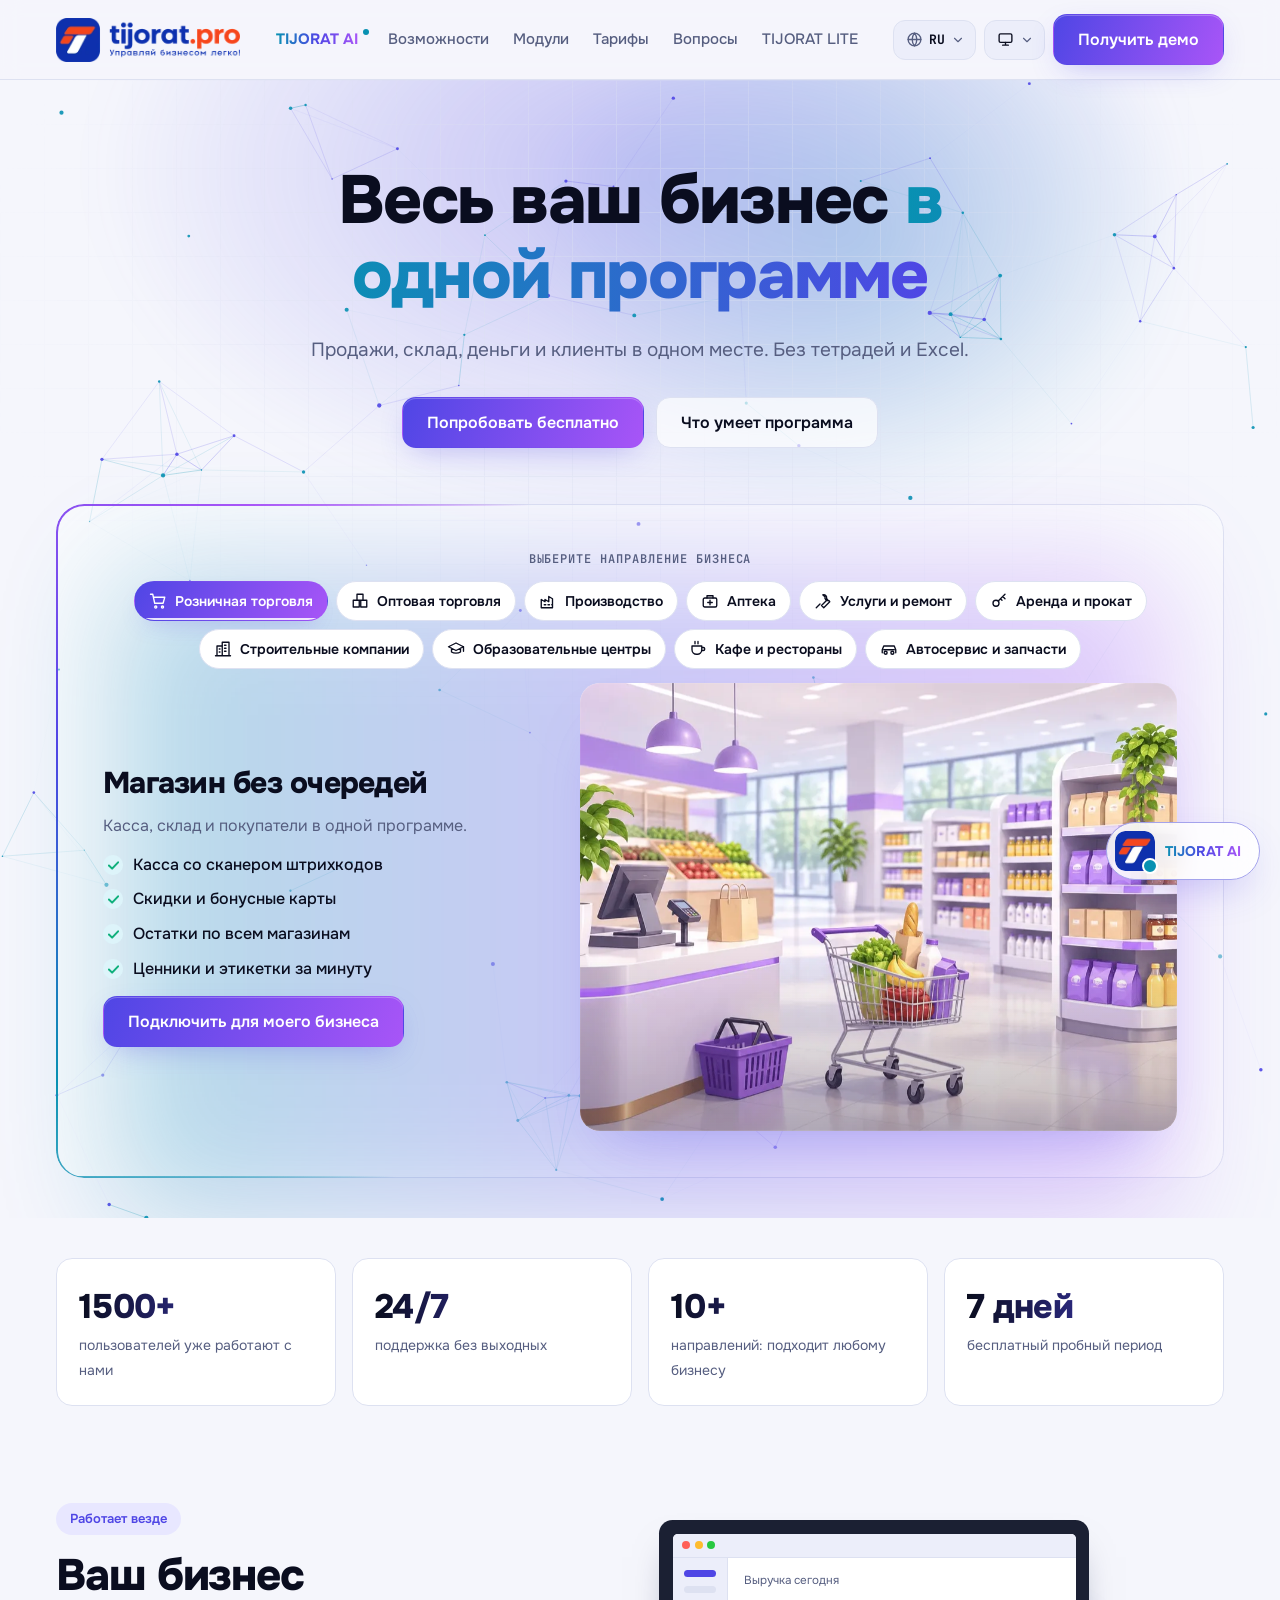
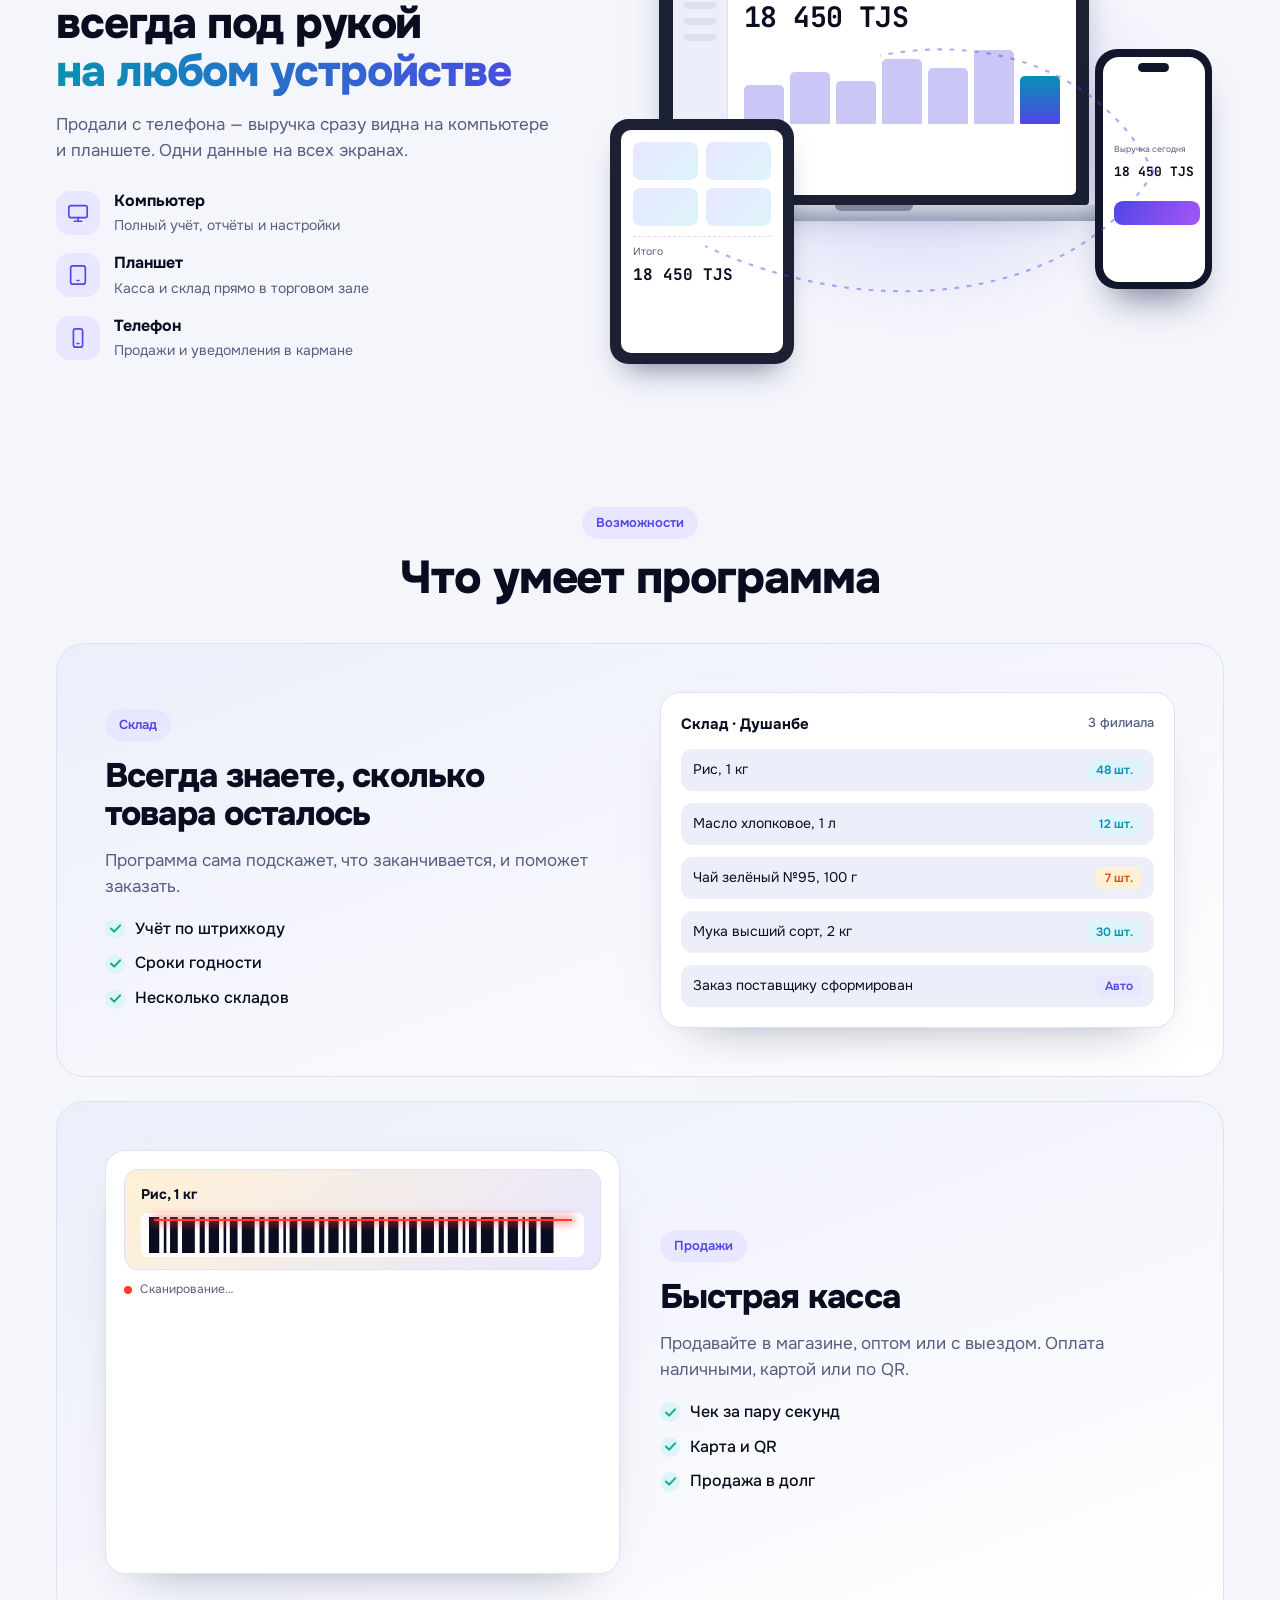
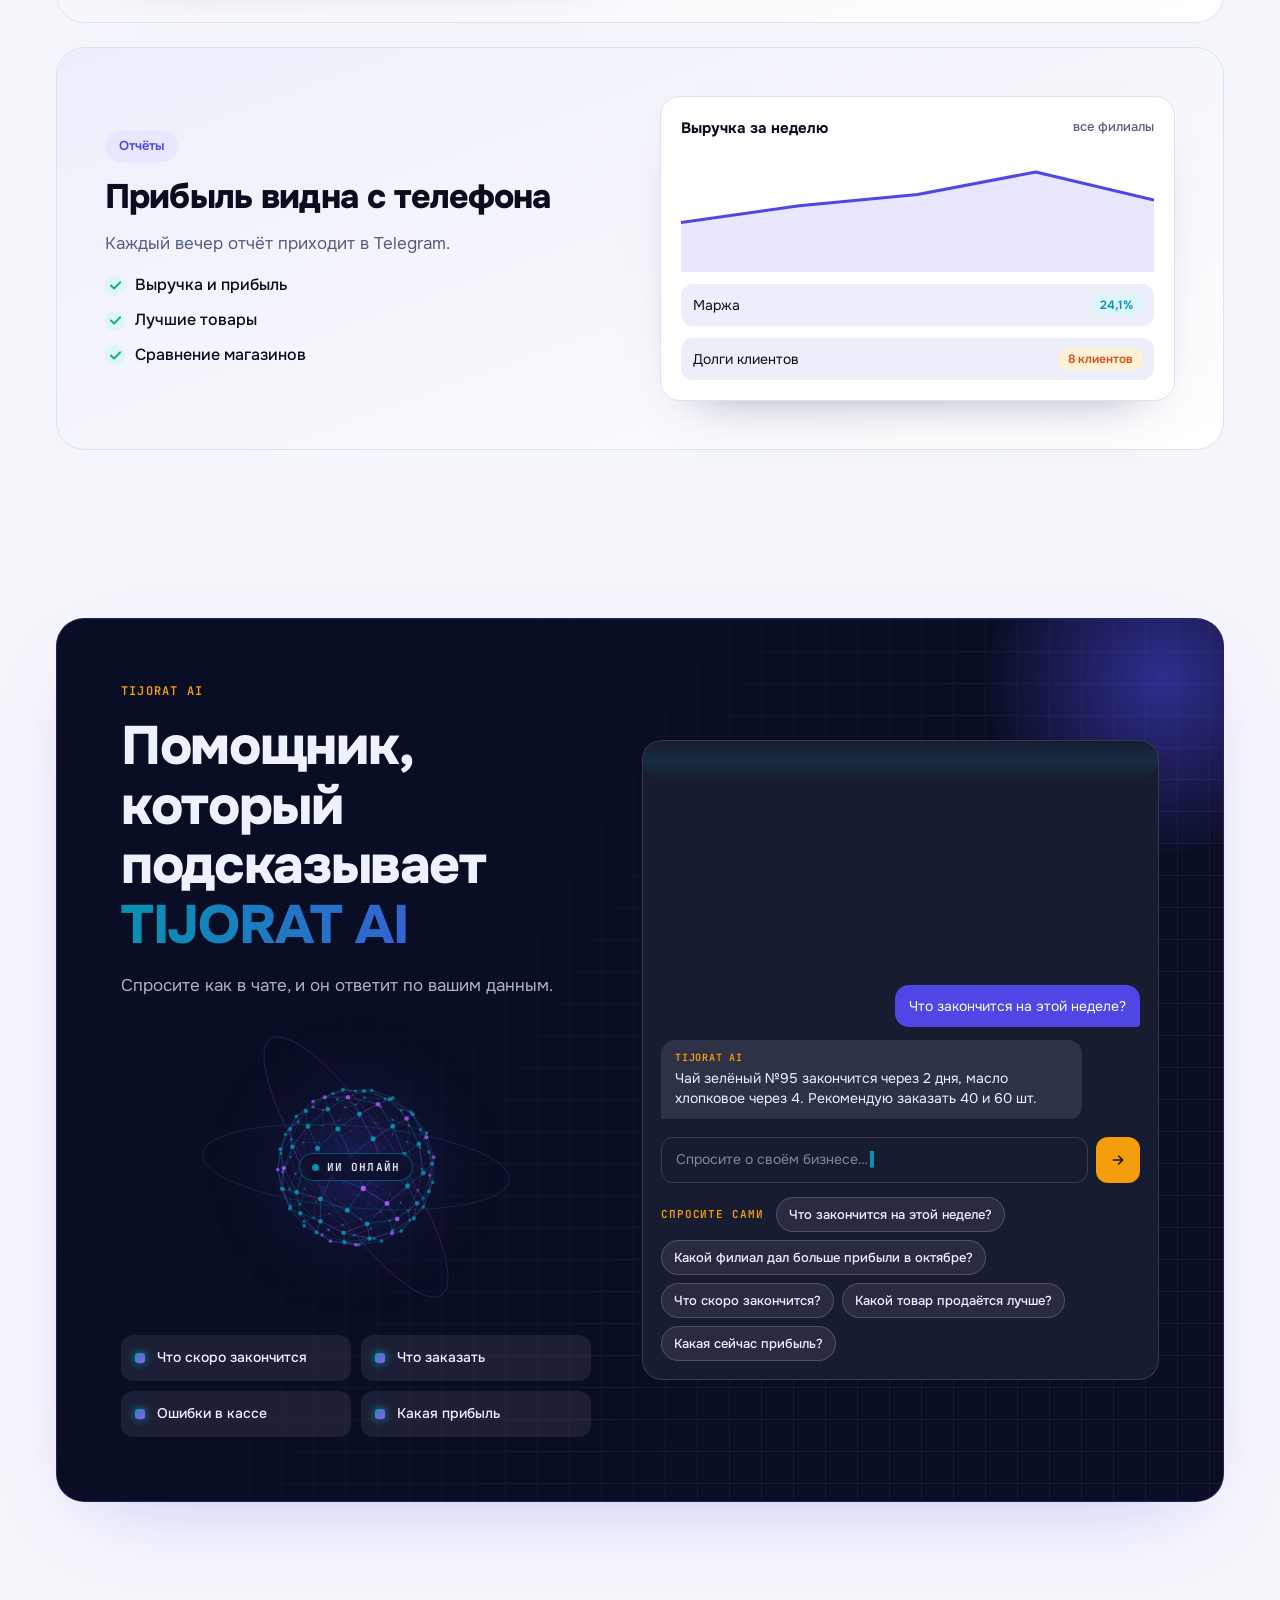
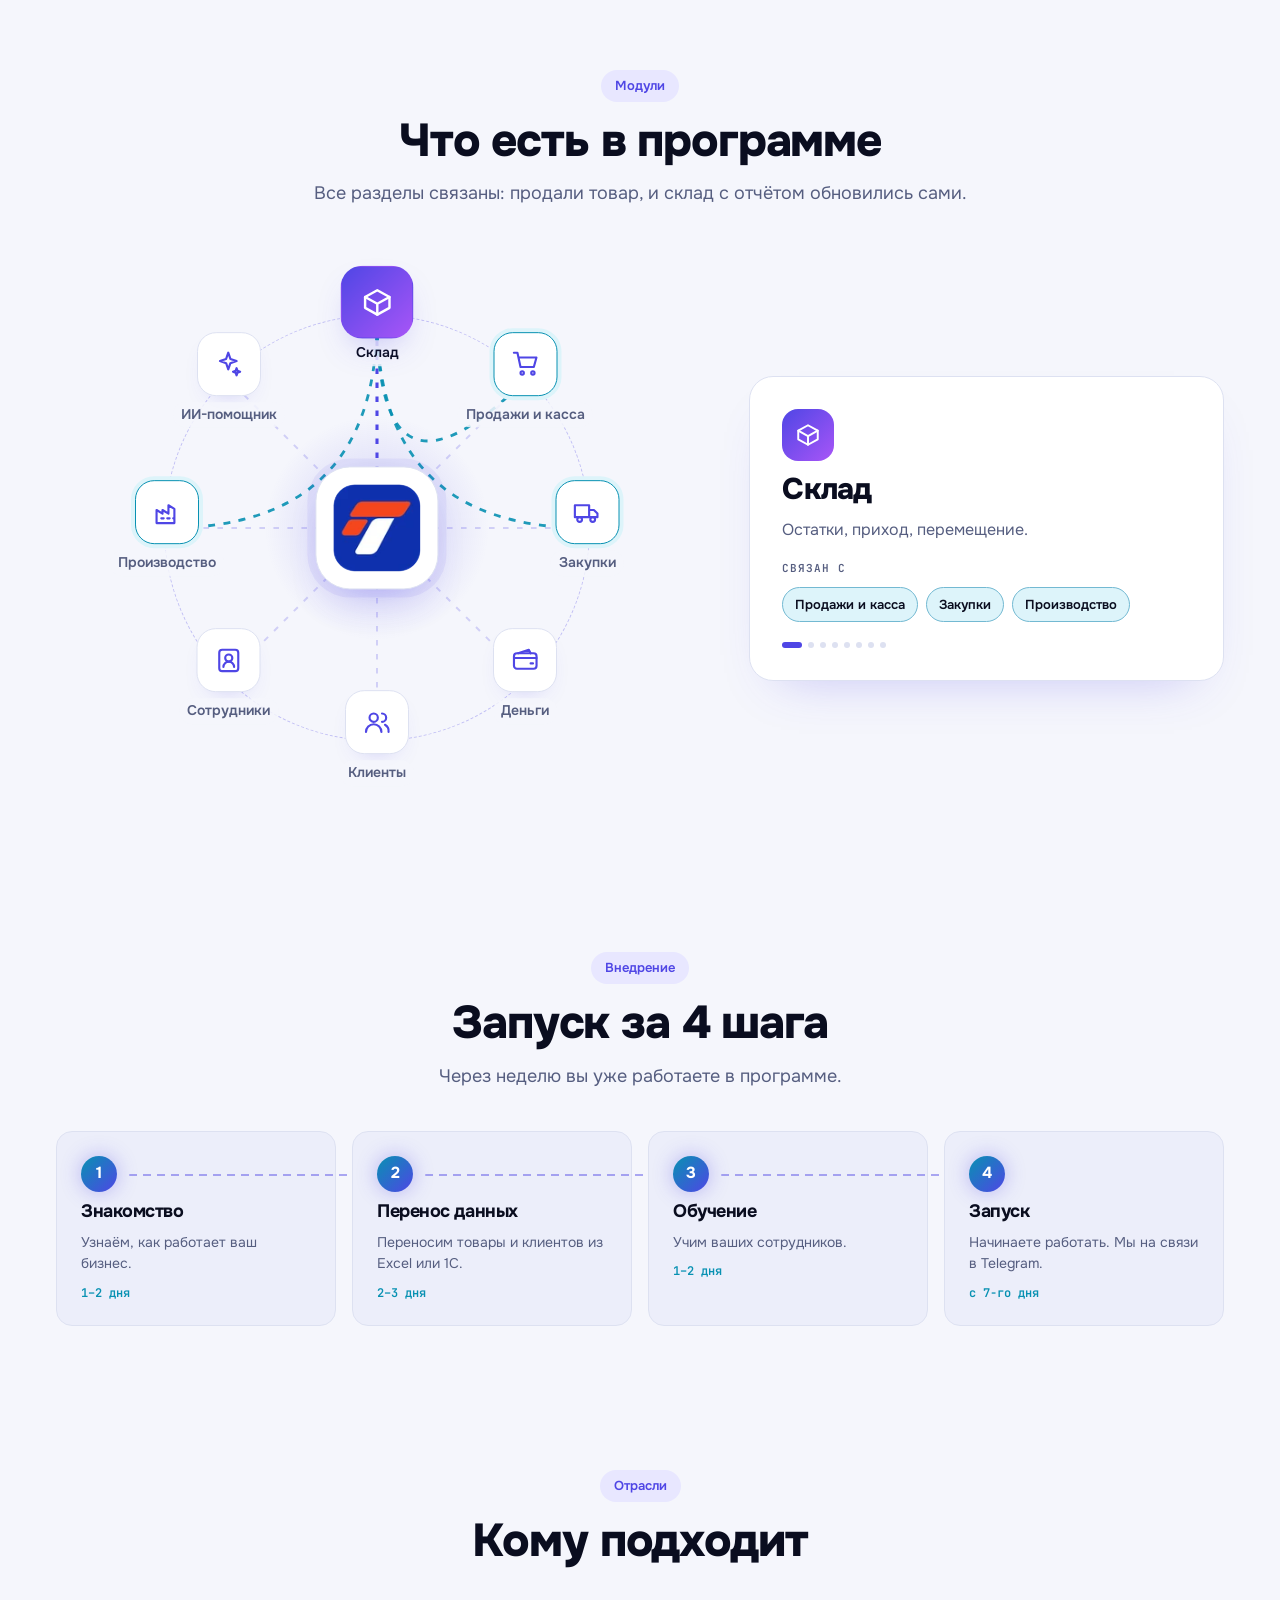
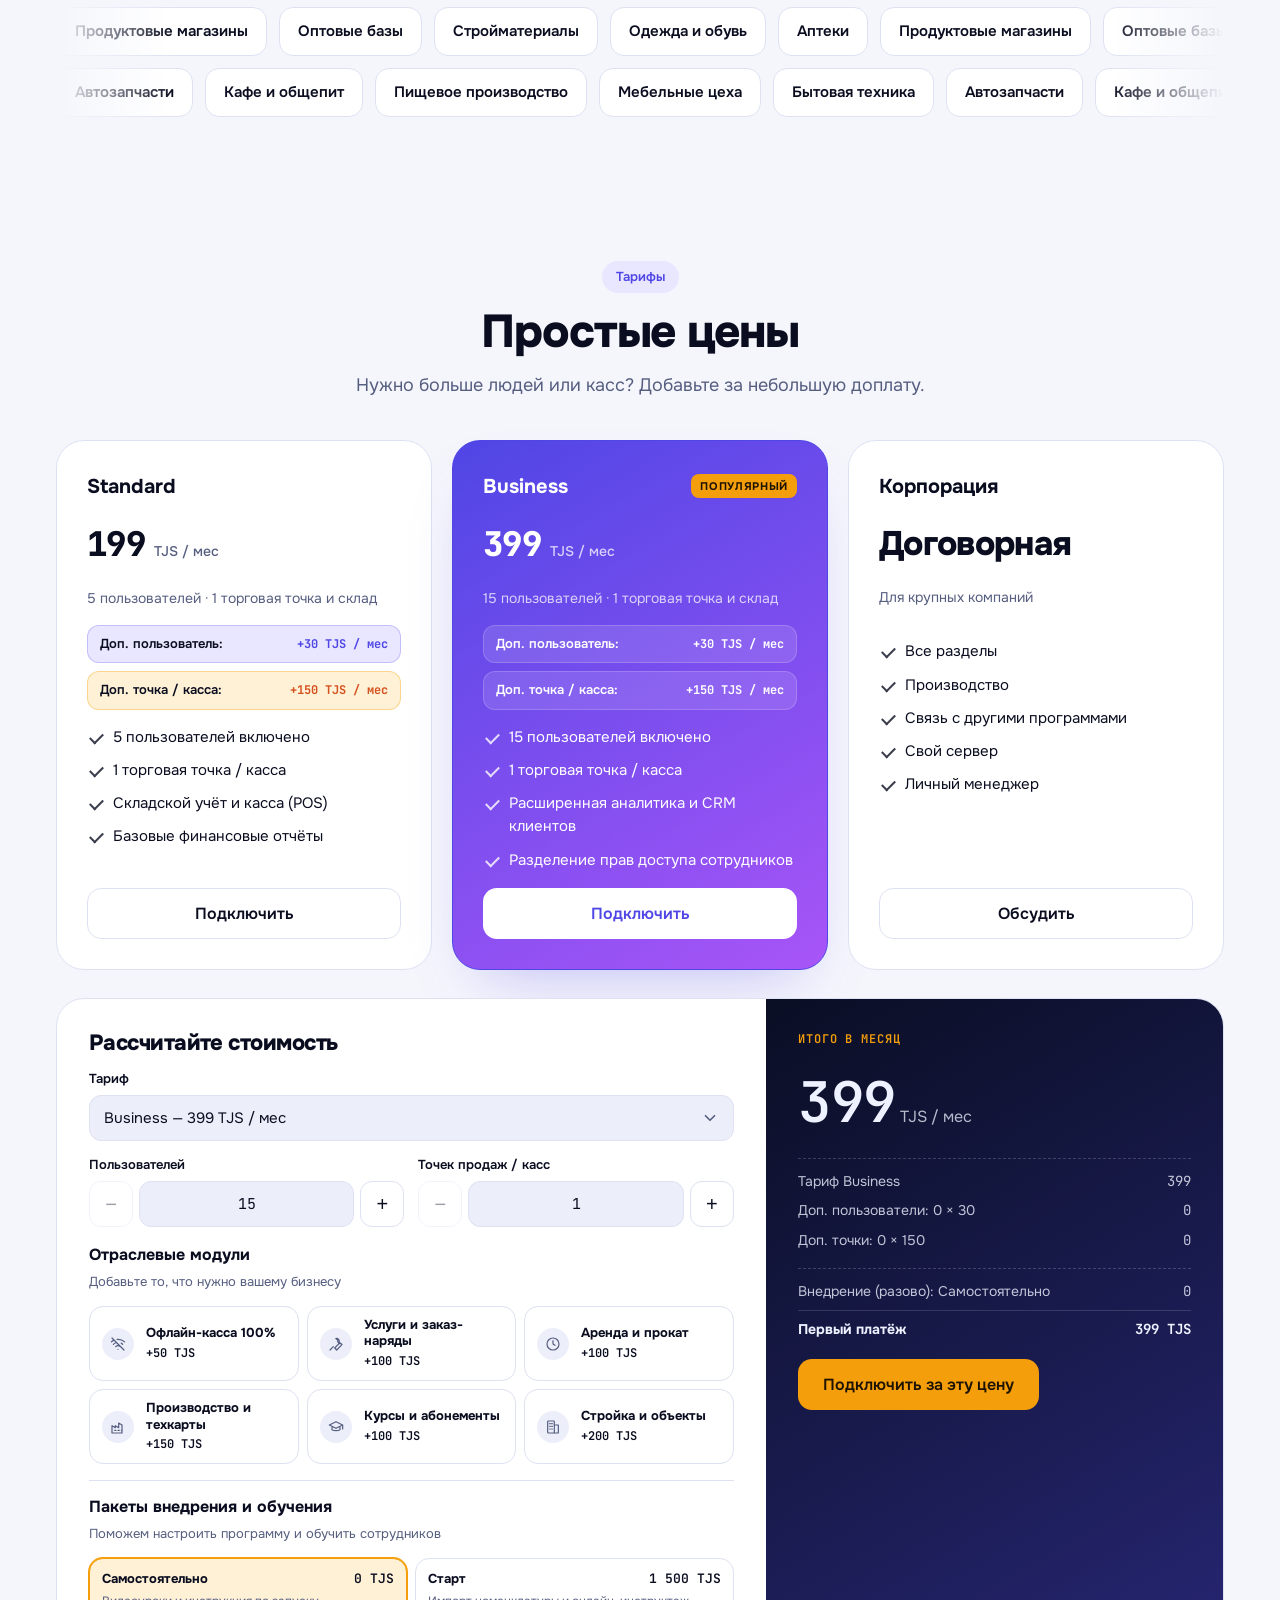
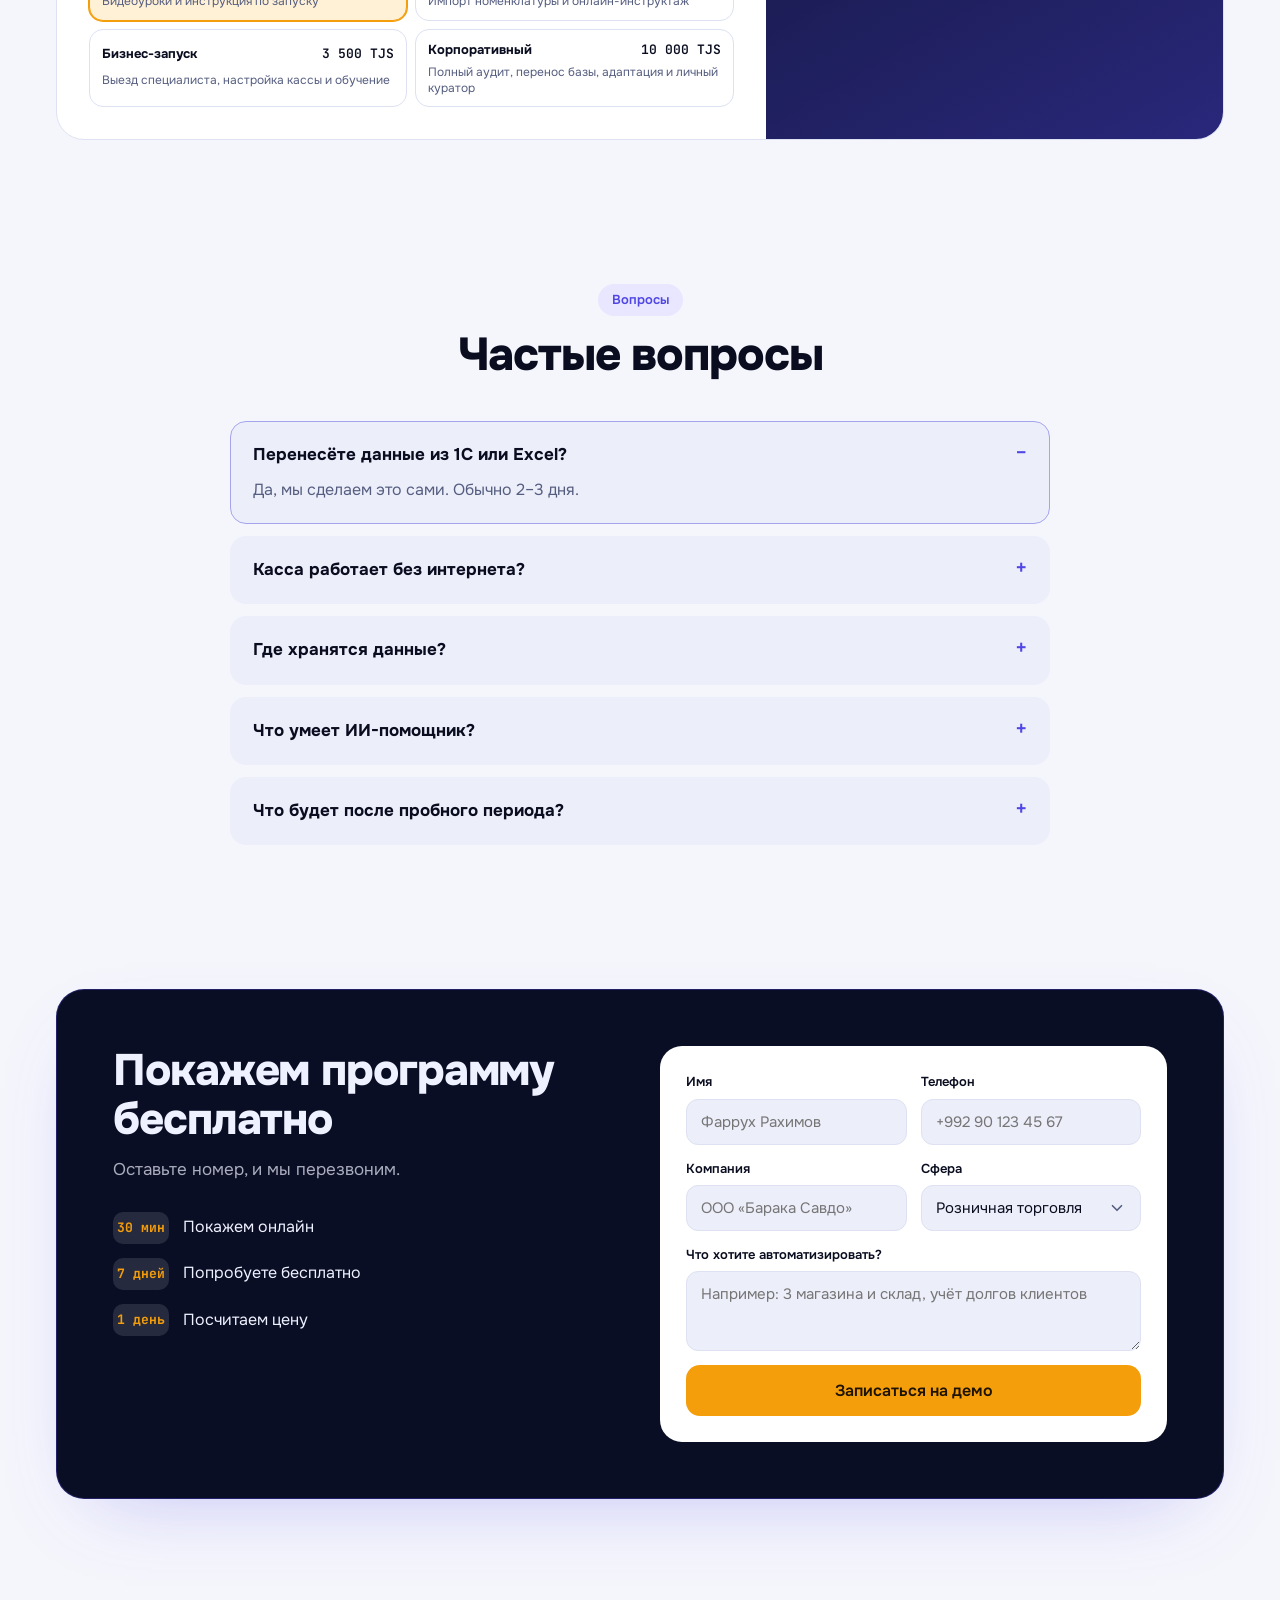
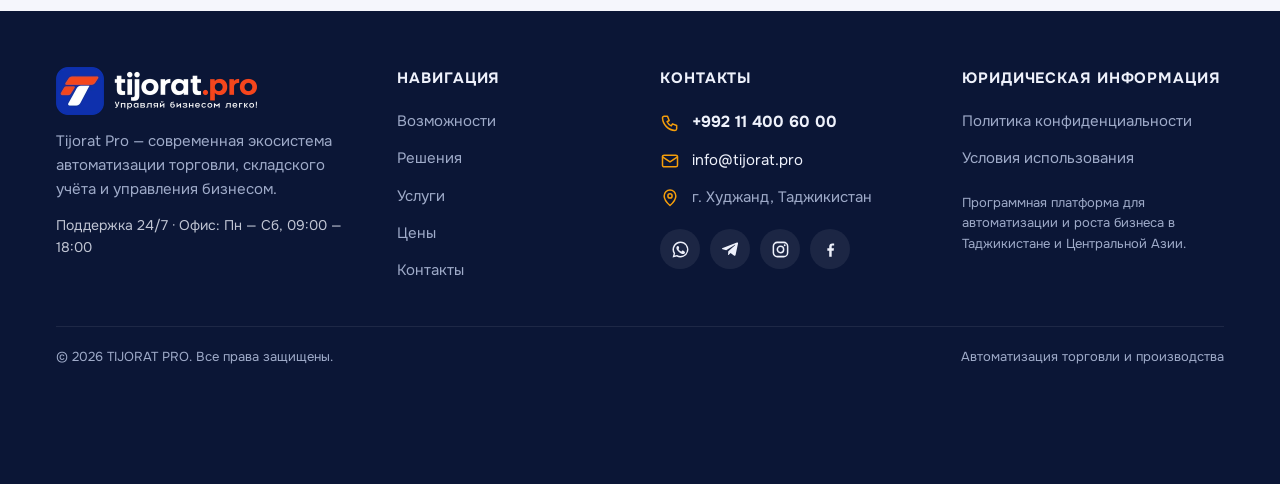
==== commit 4d9e953e: "Release 1.8.4: icon-only receipt buttons, time picker for work hours, settings layout, tariff minimu" ====
--- a/tijorat.pro/site/index.html
+++ b/tijorat.pro/site/index.html
@@ -604,6 +604,7 @@
 .step-in input::-webkit-inner-spin-button { -webkit-appearance: none; }
 .step-in button { width: 44px; flex: none; border-radius: 12px; border: 1px solid var(--line); background: var(--card); color: var(--fg); font-size: 20px; cursor: pointer; }
 .step-in button:hover { border-color: var(--brand); color: var(--brand); }
+.step-in button:disabled { opacity: .4; cursor: not-allowed; border-color: var(--line); color: var(--fg); }
 .calc-out { padding: clamp(20px, 3vw, 32px); display: grid; gap: 12px; align-content: start; color: var(--night-fg); background: linear-gradient(150deg, var(--night), color-mix(in srgb, var(--brand) 45%, var(--night))); }
 .calc-out small { font: 600 12px var(--f-mono); letter-spacing: .08em; text-transform: uppercase; color: var(--sun); }
 .calc-sum { font-size: 16px; color: color-mix(in srgb, var(--night-fg) 75%, transparent); }
@@ -1827,7 +1828,11 @@
   }
   function calcRender() {
     const u = L.ui, sh = D.shared, inc = sh.included[calc.plan];
-    calc.users = Math.max(1, Math.min(500, calc.users | 0 || 1)); calc.points = Math.max(1, Math.min(100, calc.points | 0 || 1));
+    // Пользователей и точек — не меньше, чем входит в тариф
+    calc.users = Math.max(inc[0], Math.min(500, calc.users | 0 || inc[0])); calc.points = Math.max(inc[1], Math.min(100, calc.points | 0 || inc[1]));
+    $("c-users").min = inc[0]; $("c-points").min = inc[1];
+    document.querySelector("[data-st=\"c-users:-1\"]").disabled = calc.users <= inc[0];
+    document.querySelector("[data-st=\"c-points:-1\"]").disabled = calc.points <= inc[1];
     $("c-users").value = calc.users; $("c-points").value = calc.points;
     const xu = Math.max(0, calc.users - inc[0]), xp = Math.max(0, calc.points - inc[1]);
     const x = u.calcX, base = sh.prices[calc.plan];
@@ -1846,9 +1851,10 @@
     document.querySelectorAll("#cx-mods .cx").forEach(b => b.setAttribute("aria-pressed", String(calc.extras.has(b.dataset.x))));
     document.querySelectorAll("#cx-pkgs .cx").forEach(b => b.setAttribute("aria-checked", String(+b.dataset.pk === calc.pkg)));
   }
-  $("c-plan").addEventListener("change", e => { calc.plan = +e.target.value; const inc = D.shared.included[calc.plan]; if (calc.users < inc[0]) calc.users = inc[0]; calcRender(); });
-  $("c-users").addEventListener("input", e => { calc.users = +e.target.value; calcRender(); });
-  $("c-points").addEventListener("input", e => { calc.points = +e.target.value; calcRender(); });
+  // Смена тарифа: количество по умолчанию — сколько входит в тариф
+  $("c-plan").addEventListener("change", e => { calc.plan = +e.target.value; const inc = D.shared.included[calc.plan]; calc.users = inc[0]; calc.points = inc[1]; calcRender(); });
+  $("c-users").addEventListener("change", e => { calc.users = +e.target.value; calcRender(); });
+  $("c-points").addEventListener("change", e => { calc.points = +e.target.value; calcRender(); });
   $("calc").addEventListener("click", e => {
     const xb = e.target.closest("[data-x]");
     if (xb) { const id = xb.dataset.x; calc.extras.has(id) ? calc.extras.delete(id) : calc.extras.add(id); calcRender(); return; }
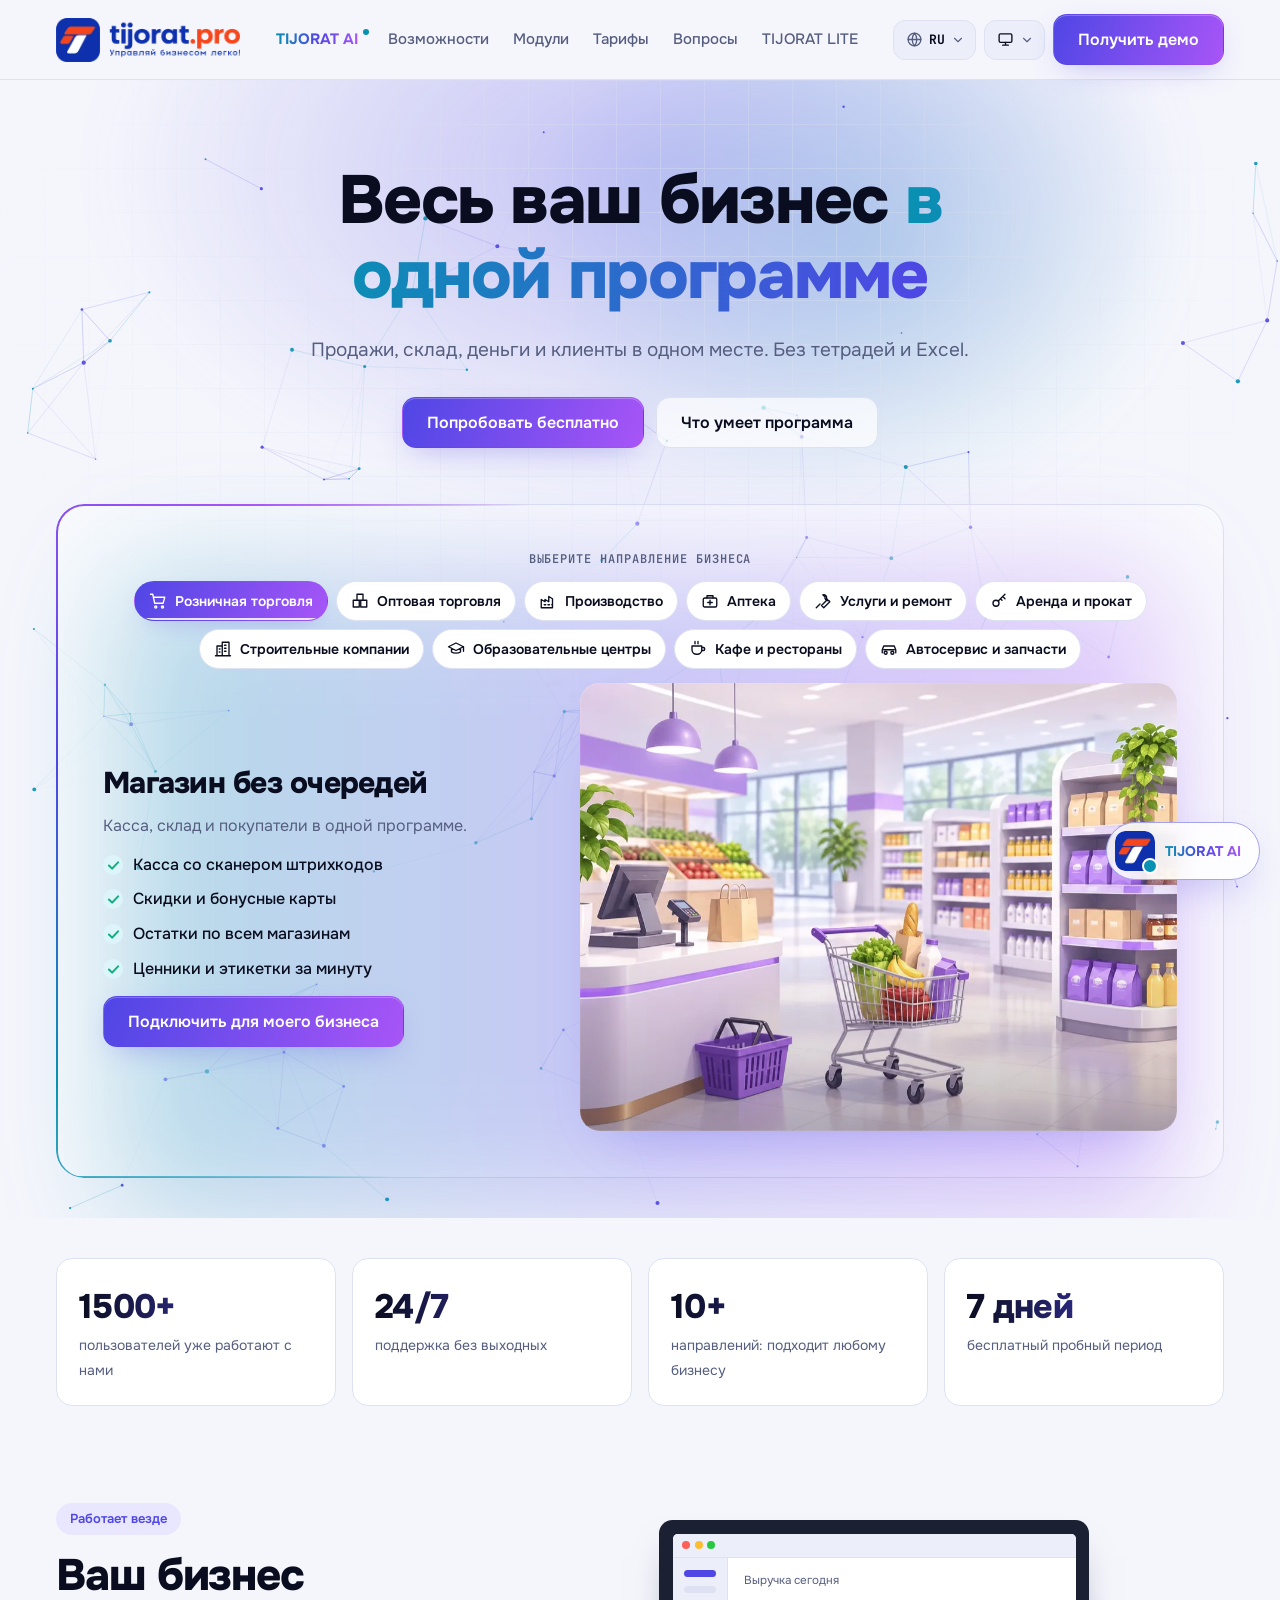
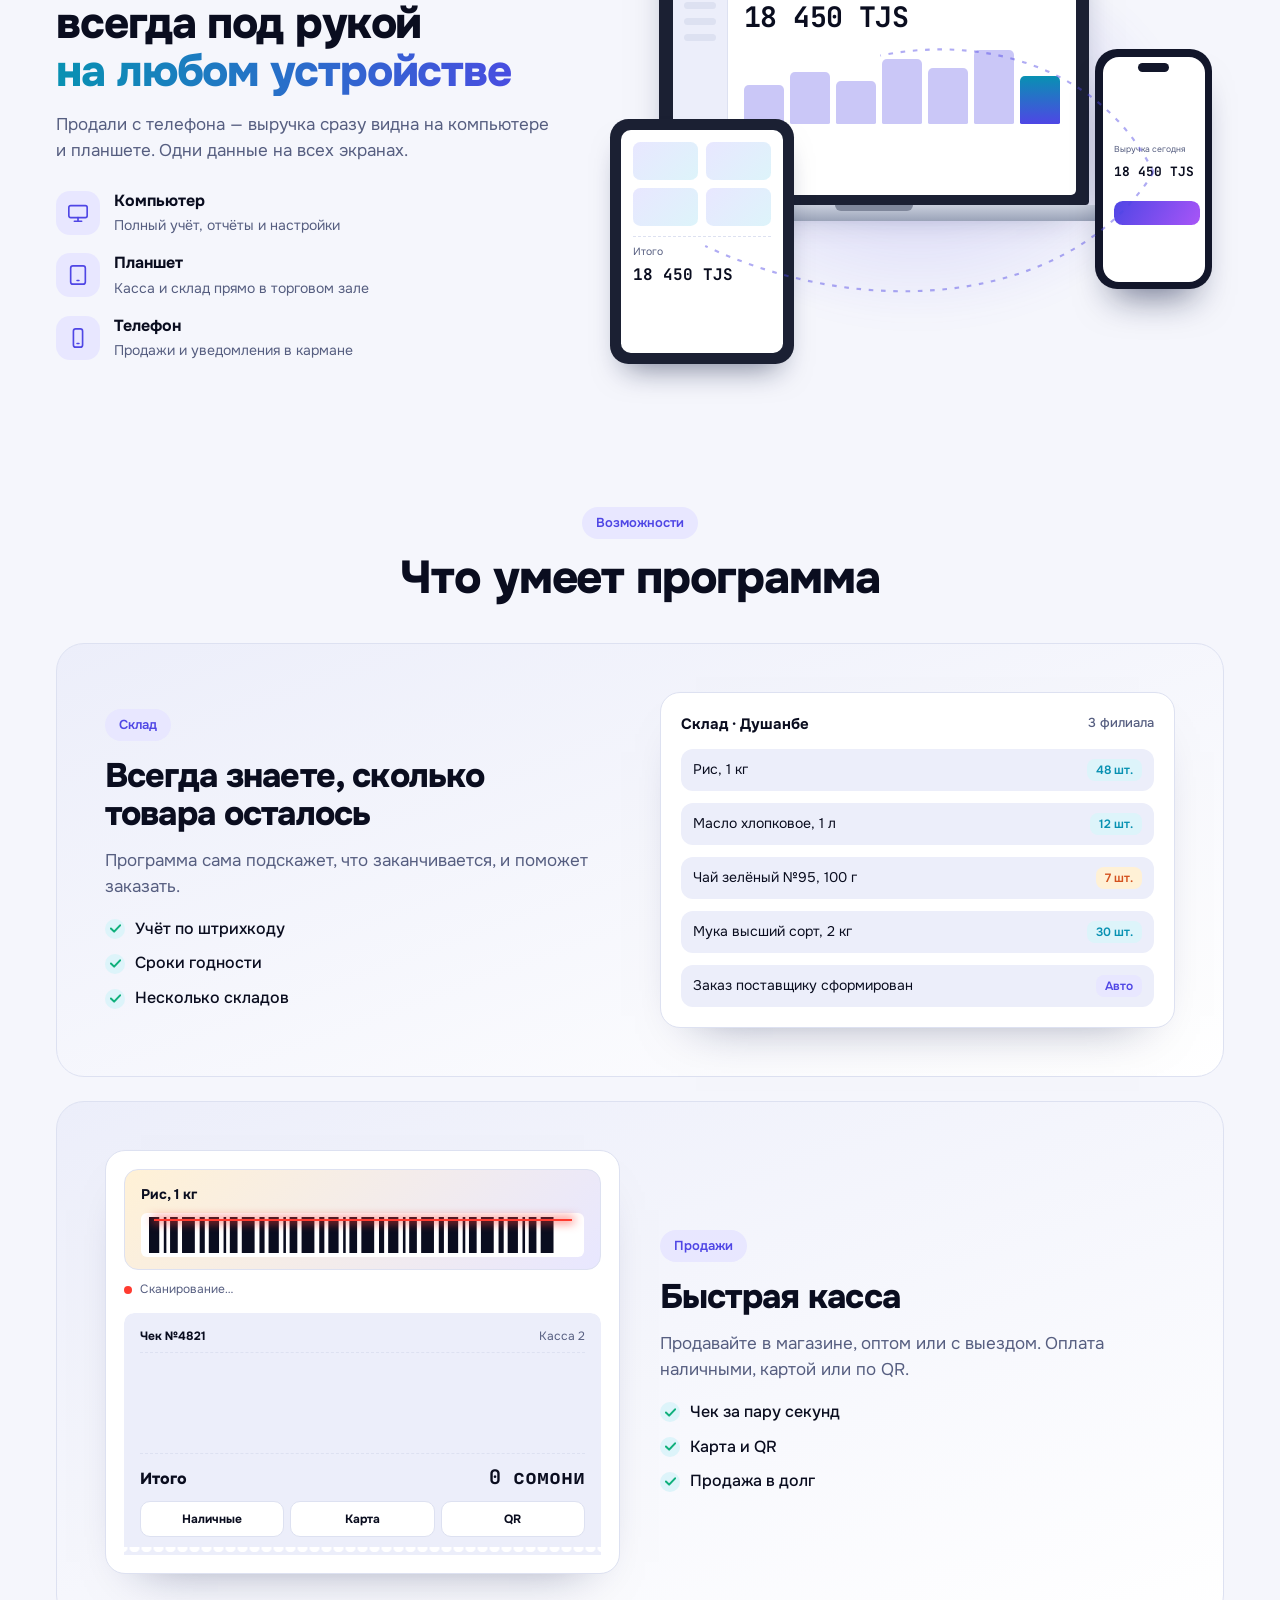
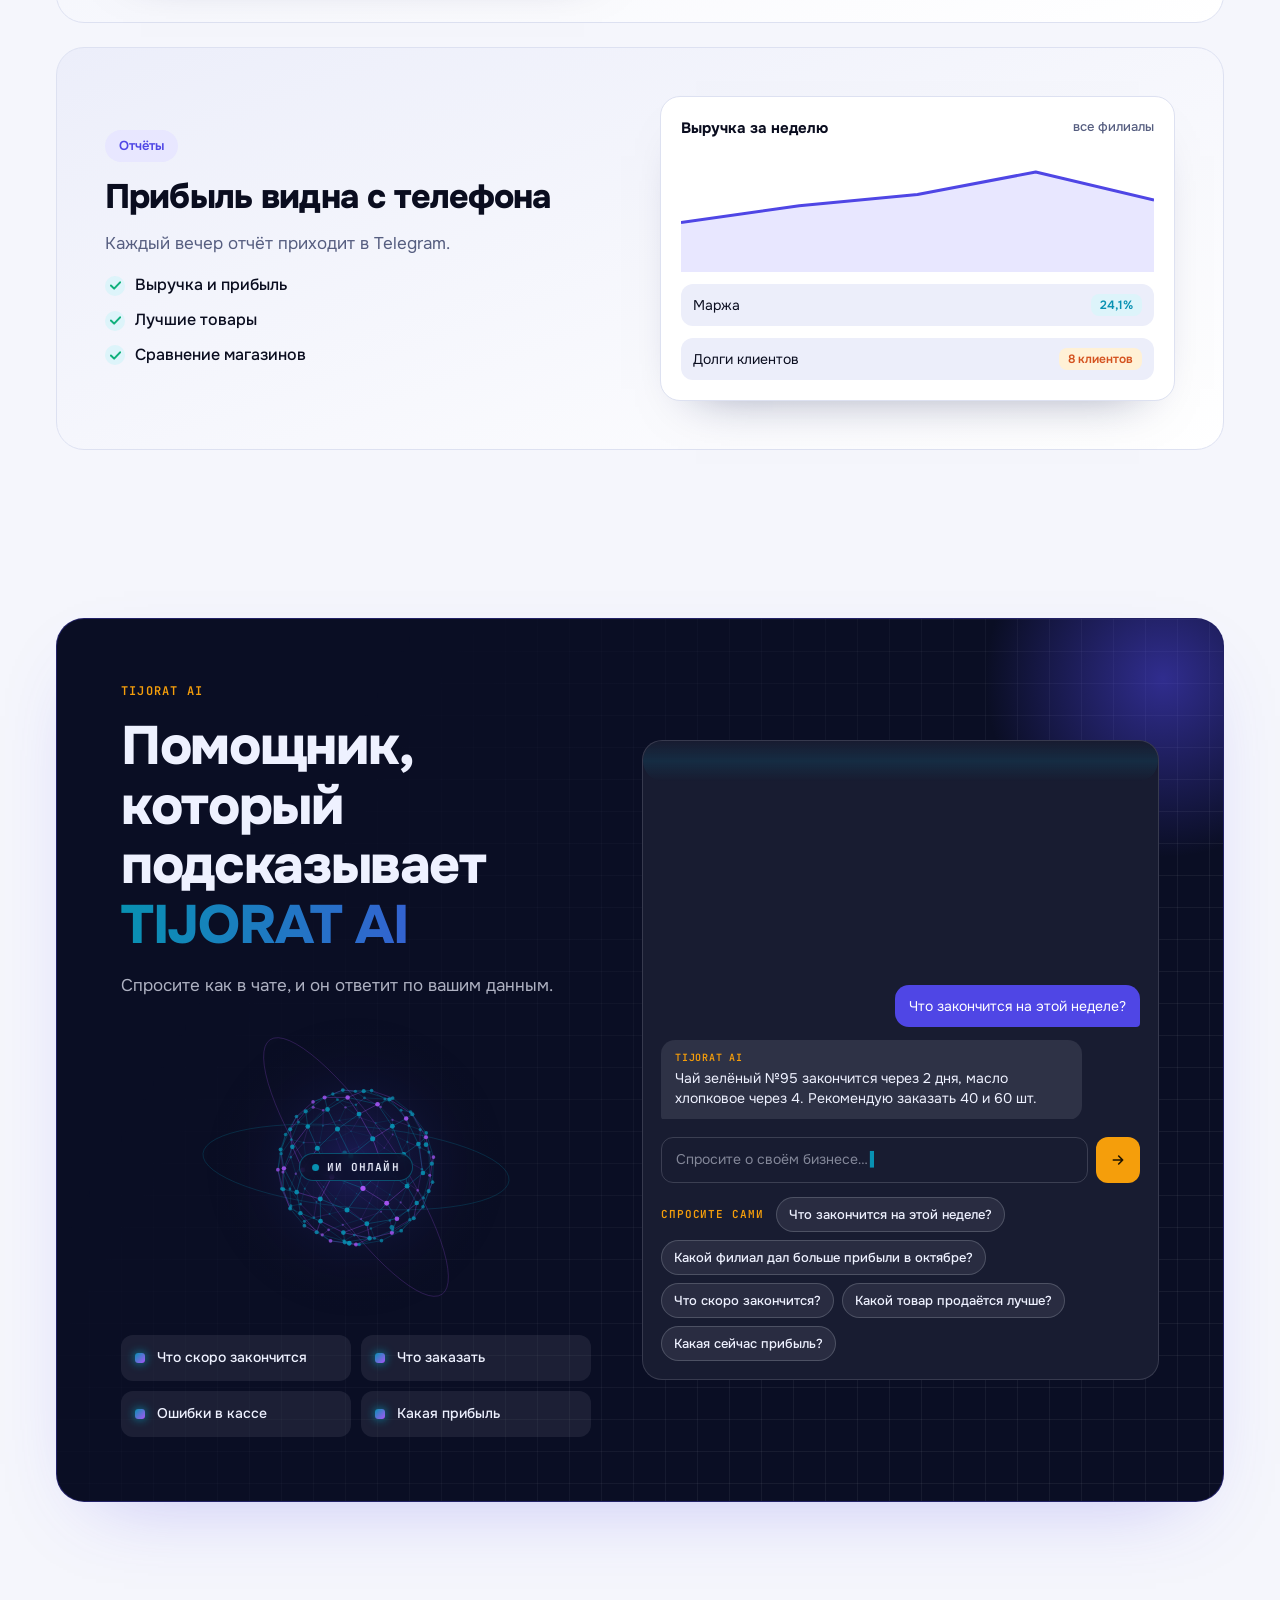
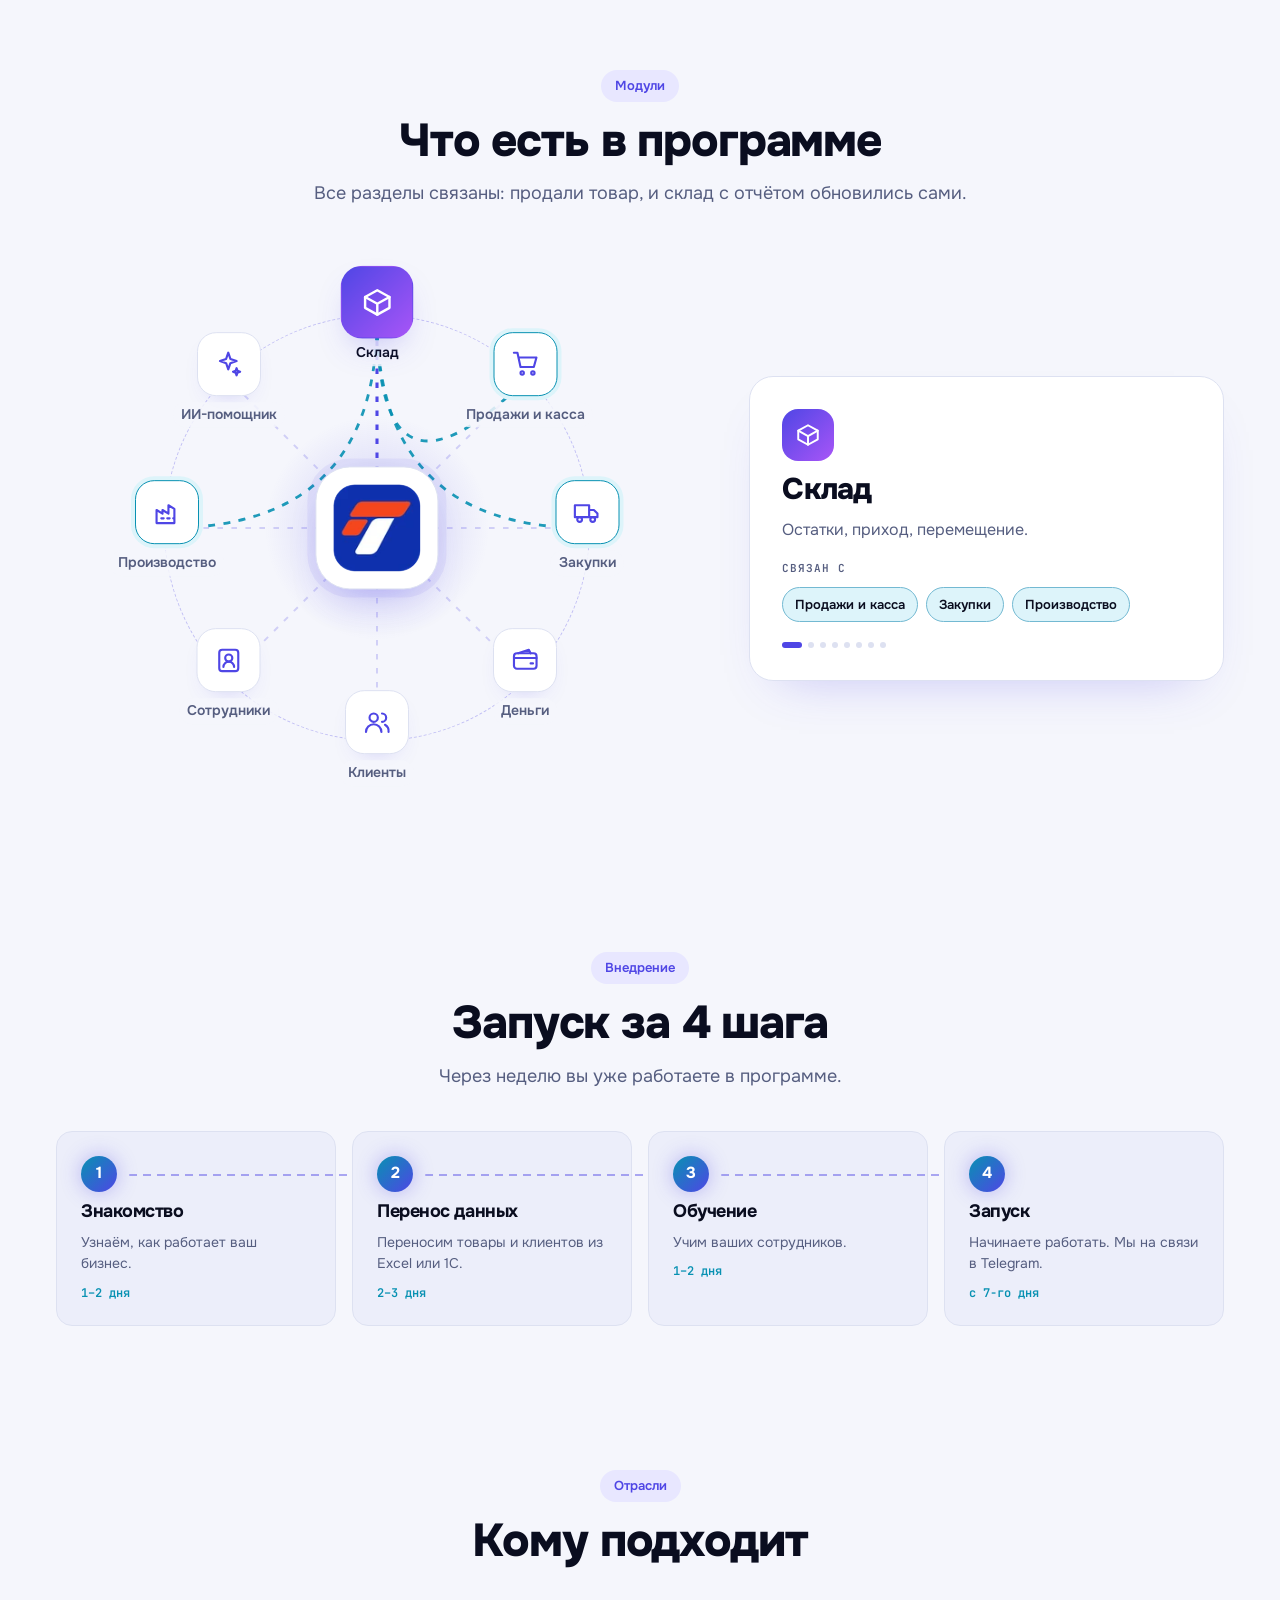
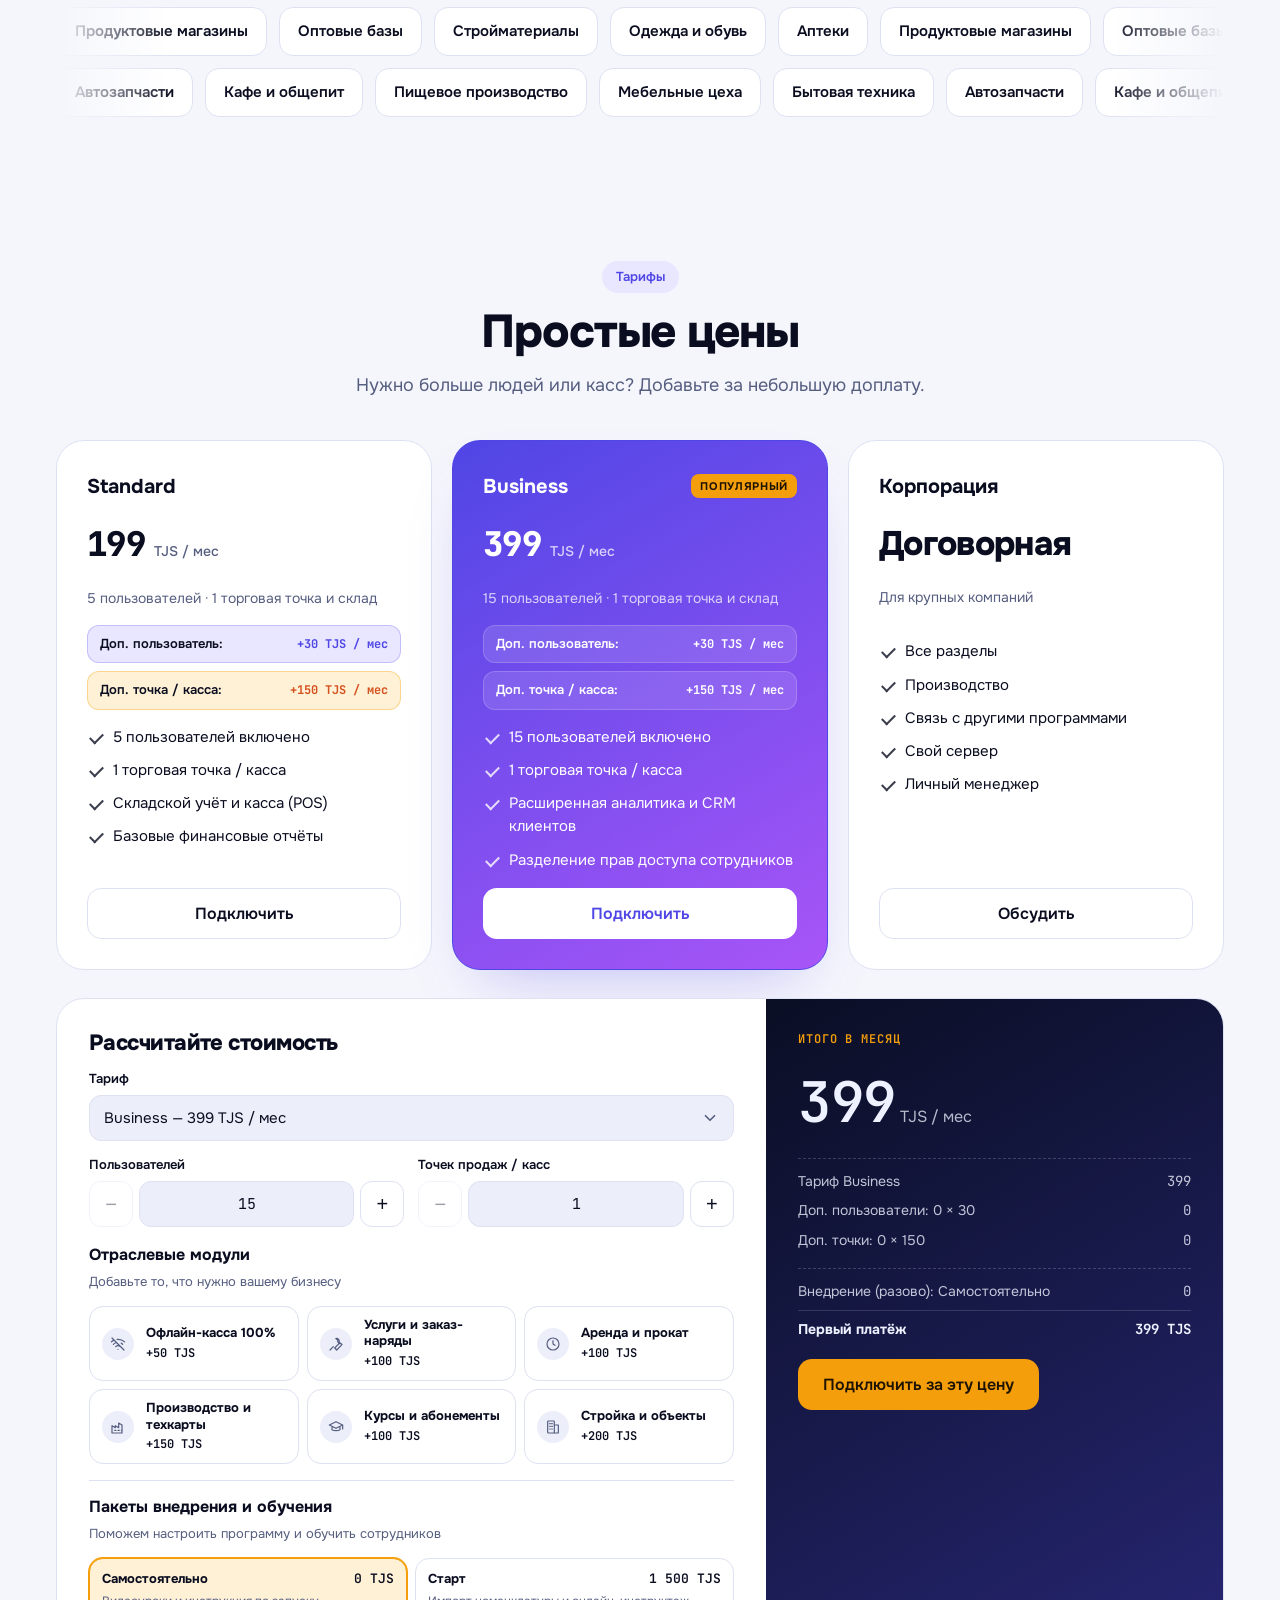
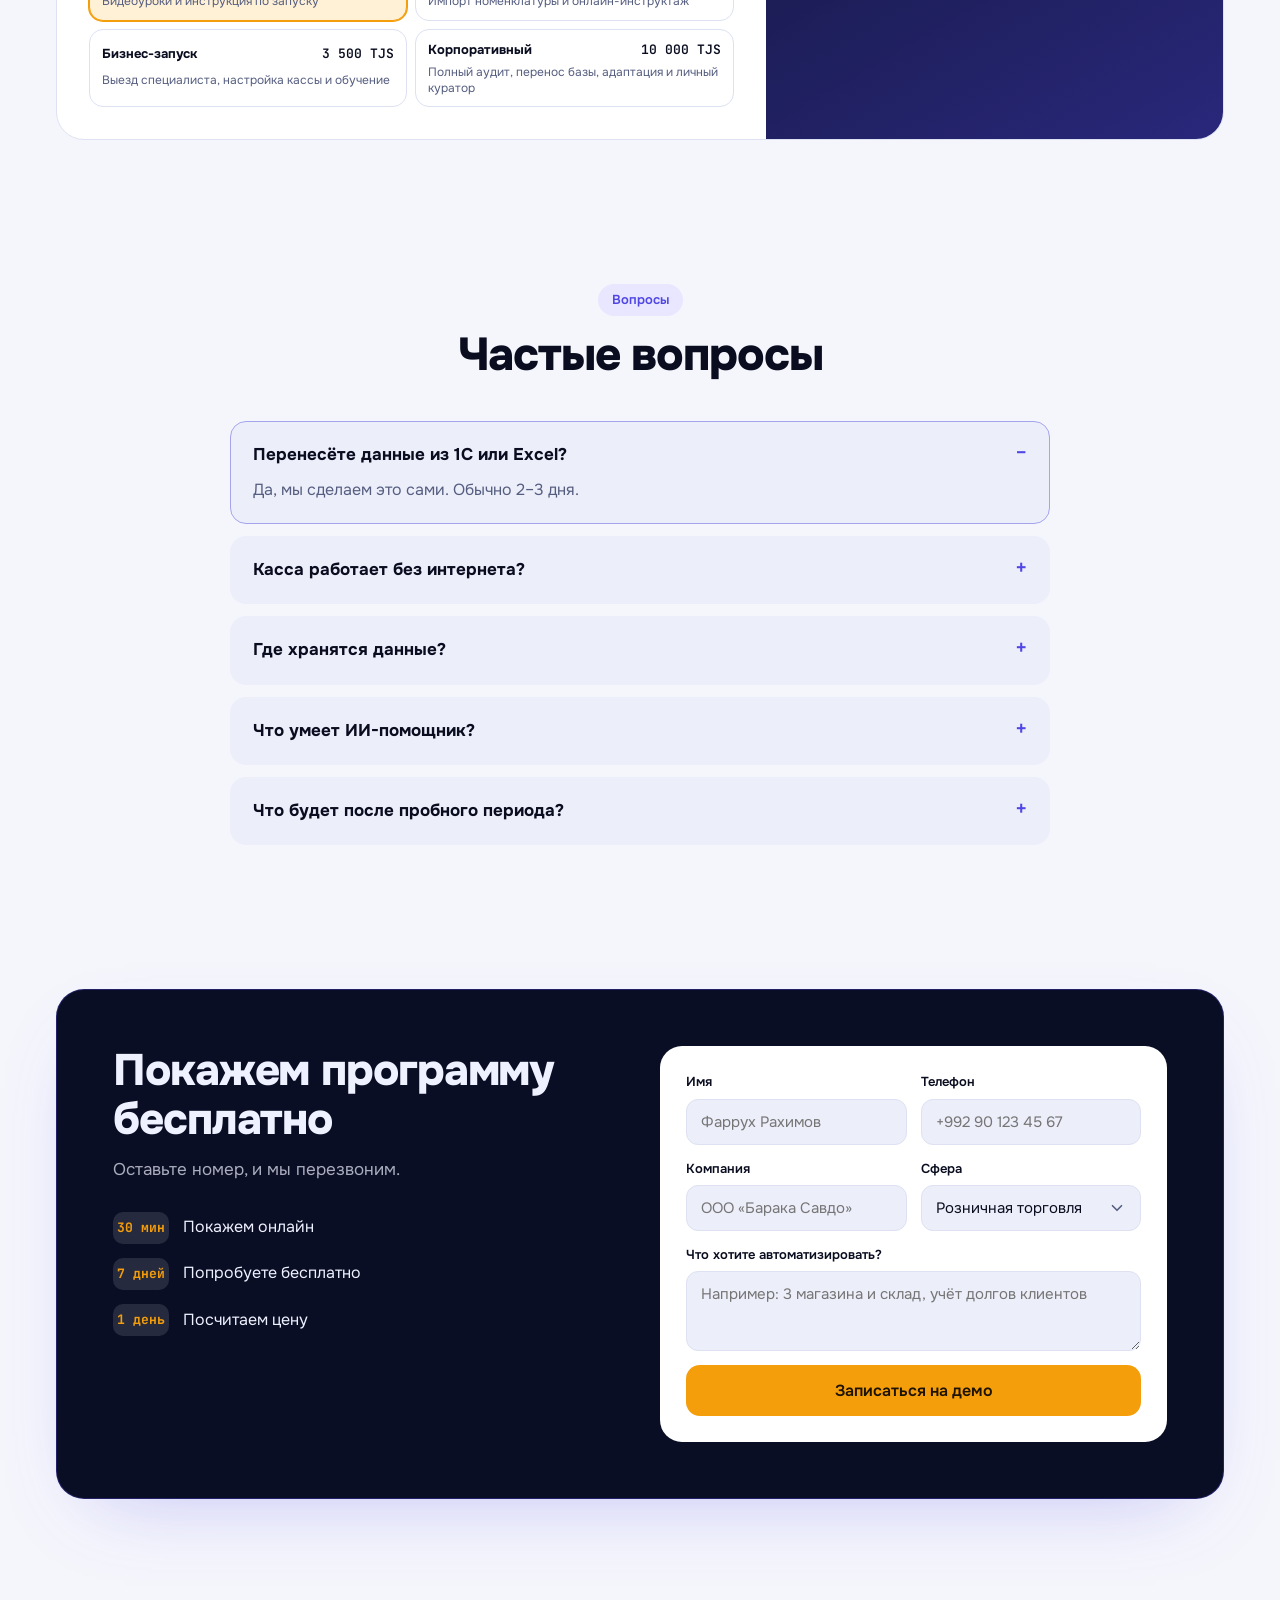
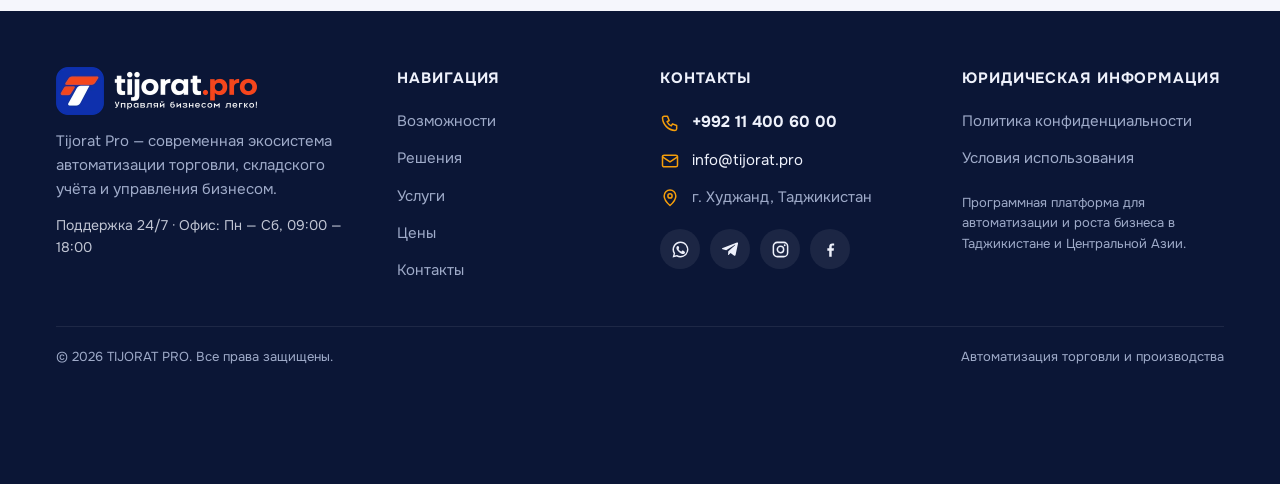
==== commit 73c1739a: "Release 1.8.7: production actions menu, stock before/after in movements, dynamic quick amounts in ch" ====
--- a/tijorat.pro/site/index.html
+++ b/tijorat.pro/site/index.html
@@ -13,6 +13,7 @@
 </head>
 <body>
 <title>TIJORAT PRO</title>
+<link rel="icon" type="image/webp" href="[data-uri]">
 <meta name="viewport" content="width=device-width,initial-scale=1,viewport-fit=cover">
 <meta name="claude:viewport-fit-sides" content="cover">
 <link rel="preconnect" href="https://fonts.googleapis.com">
